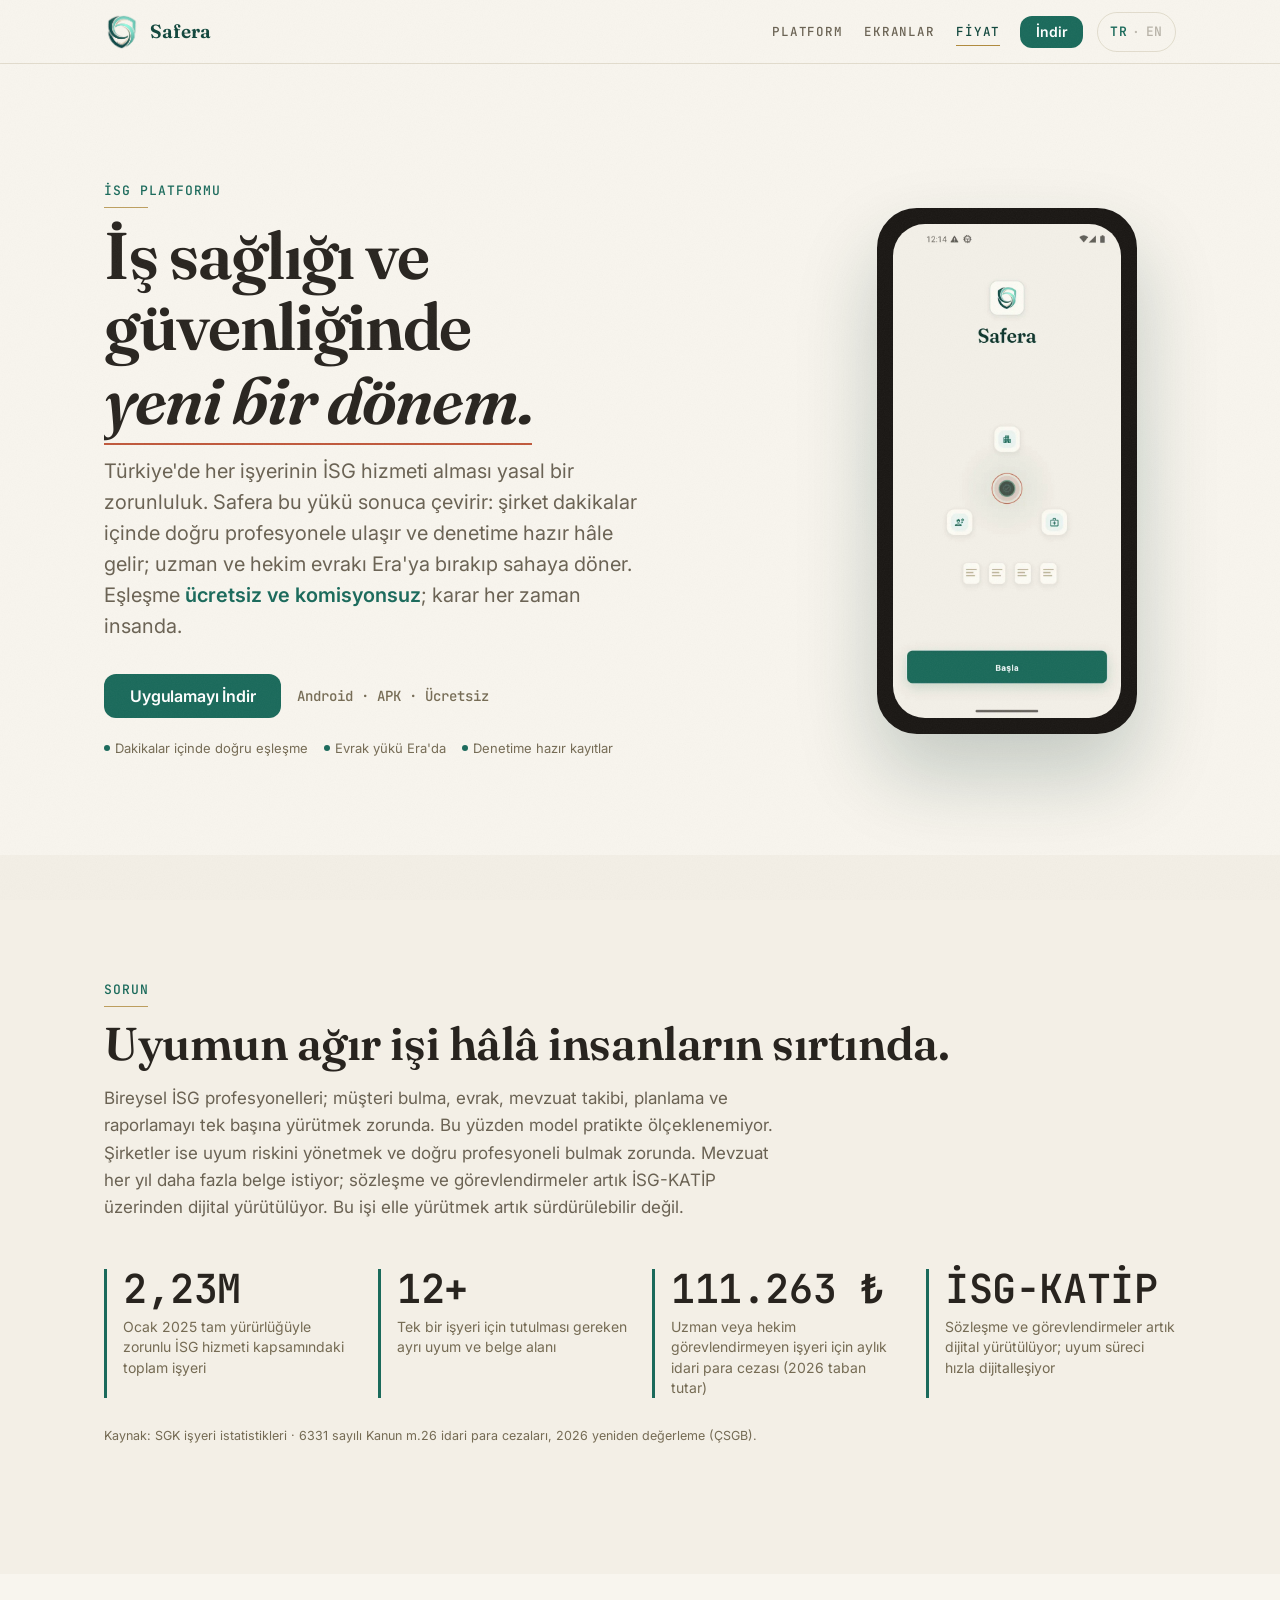
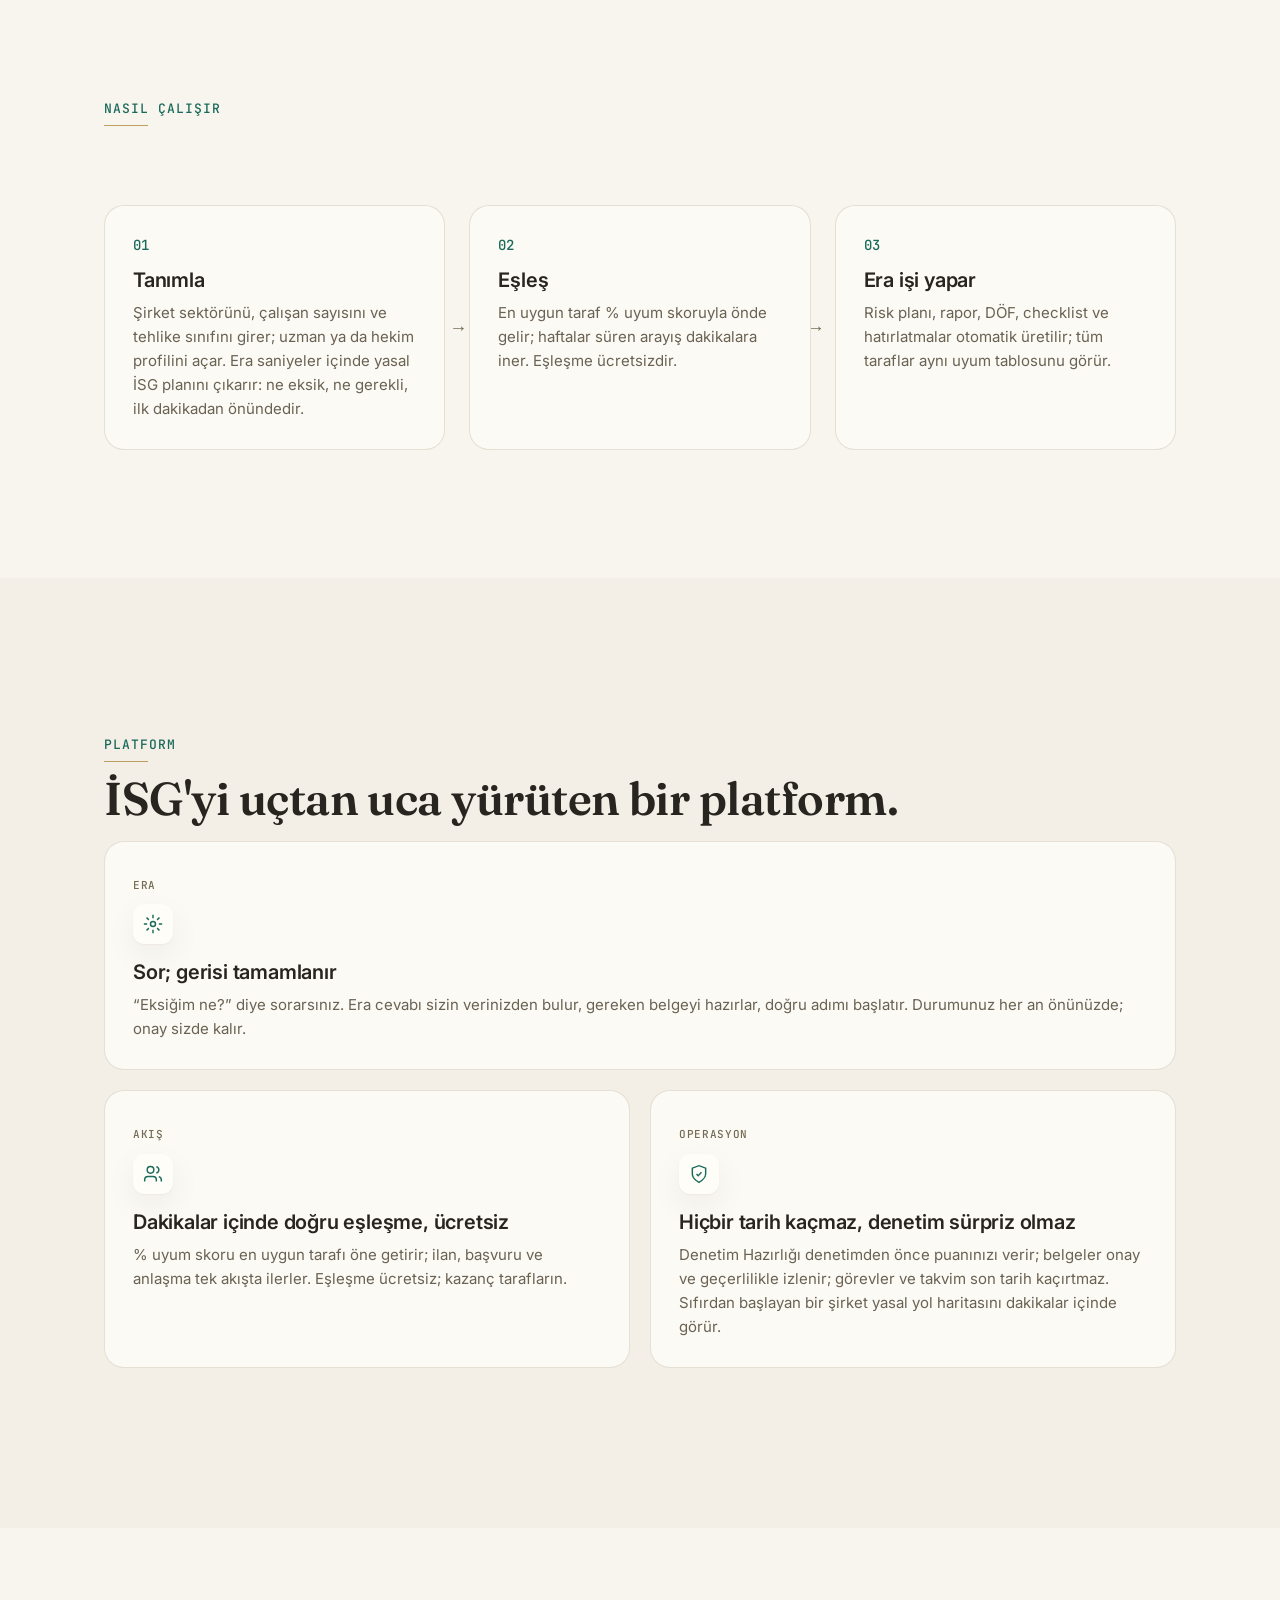
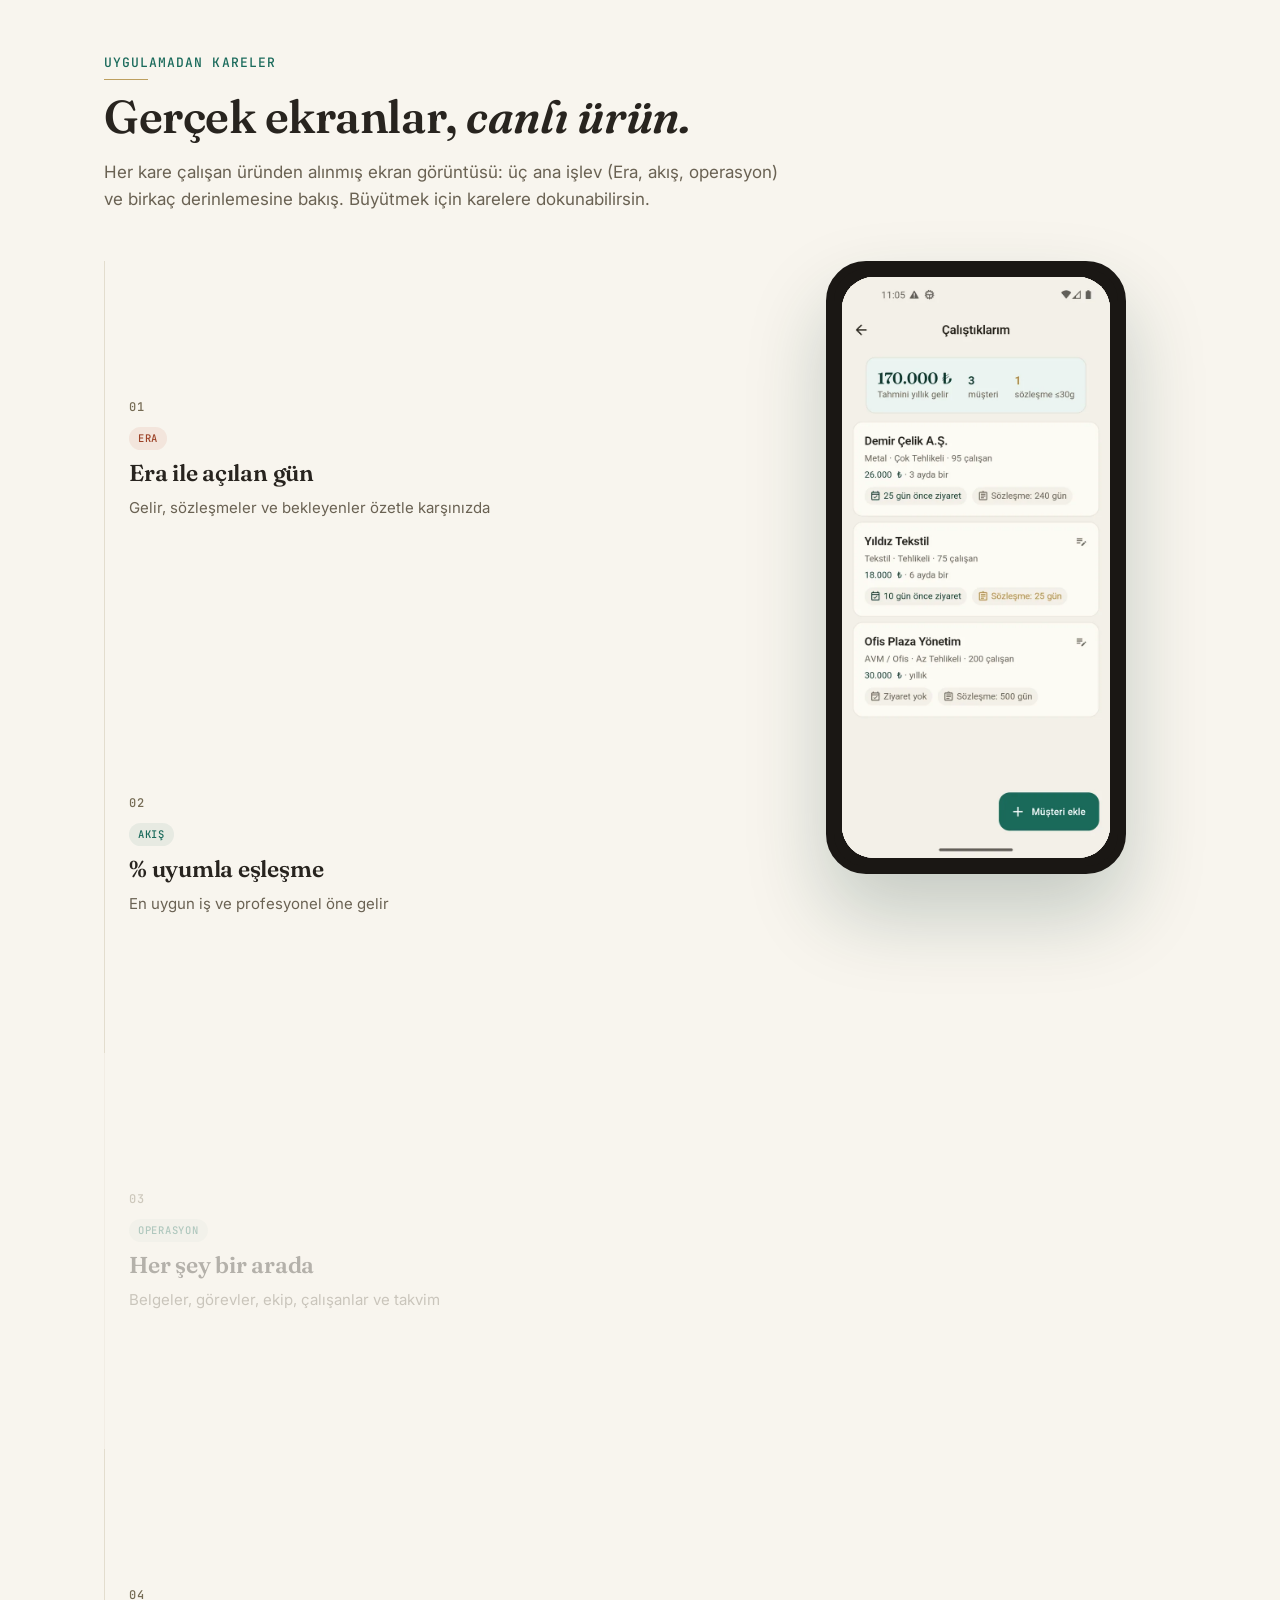
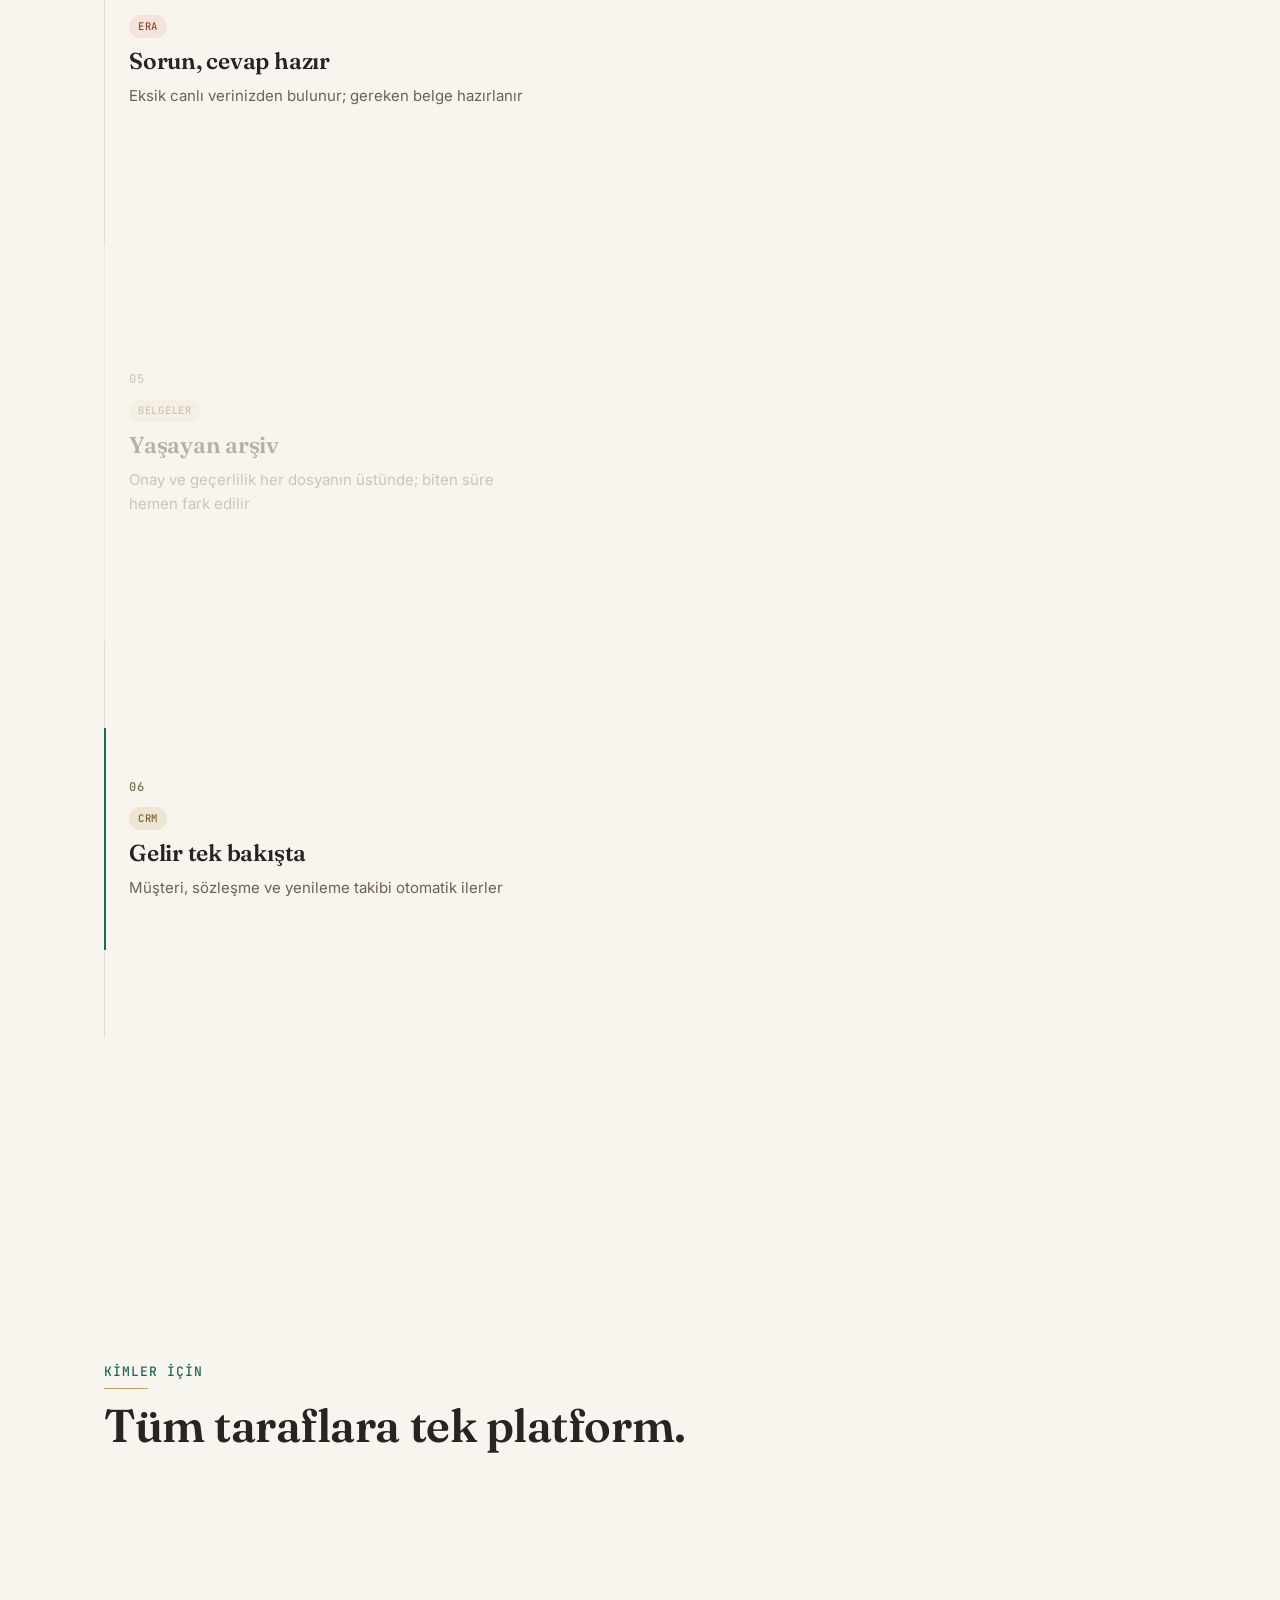
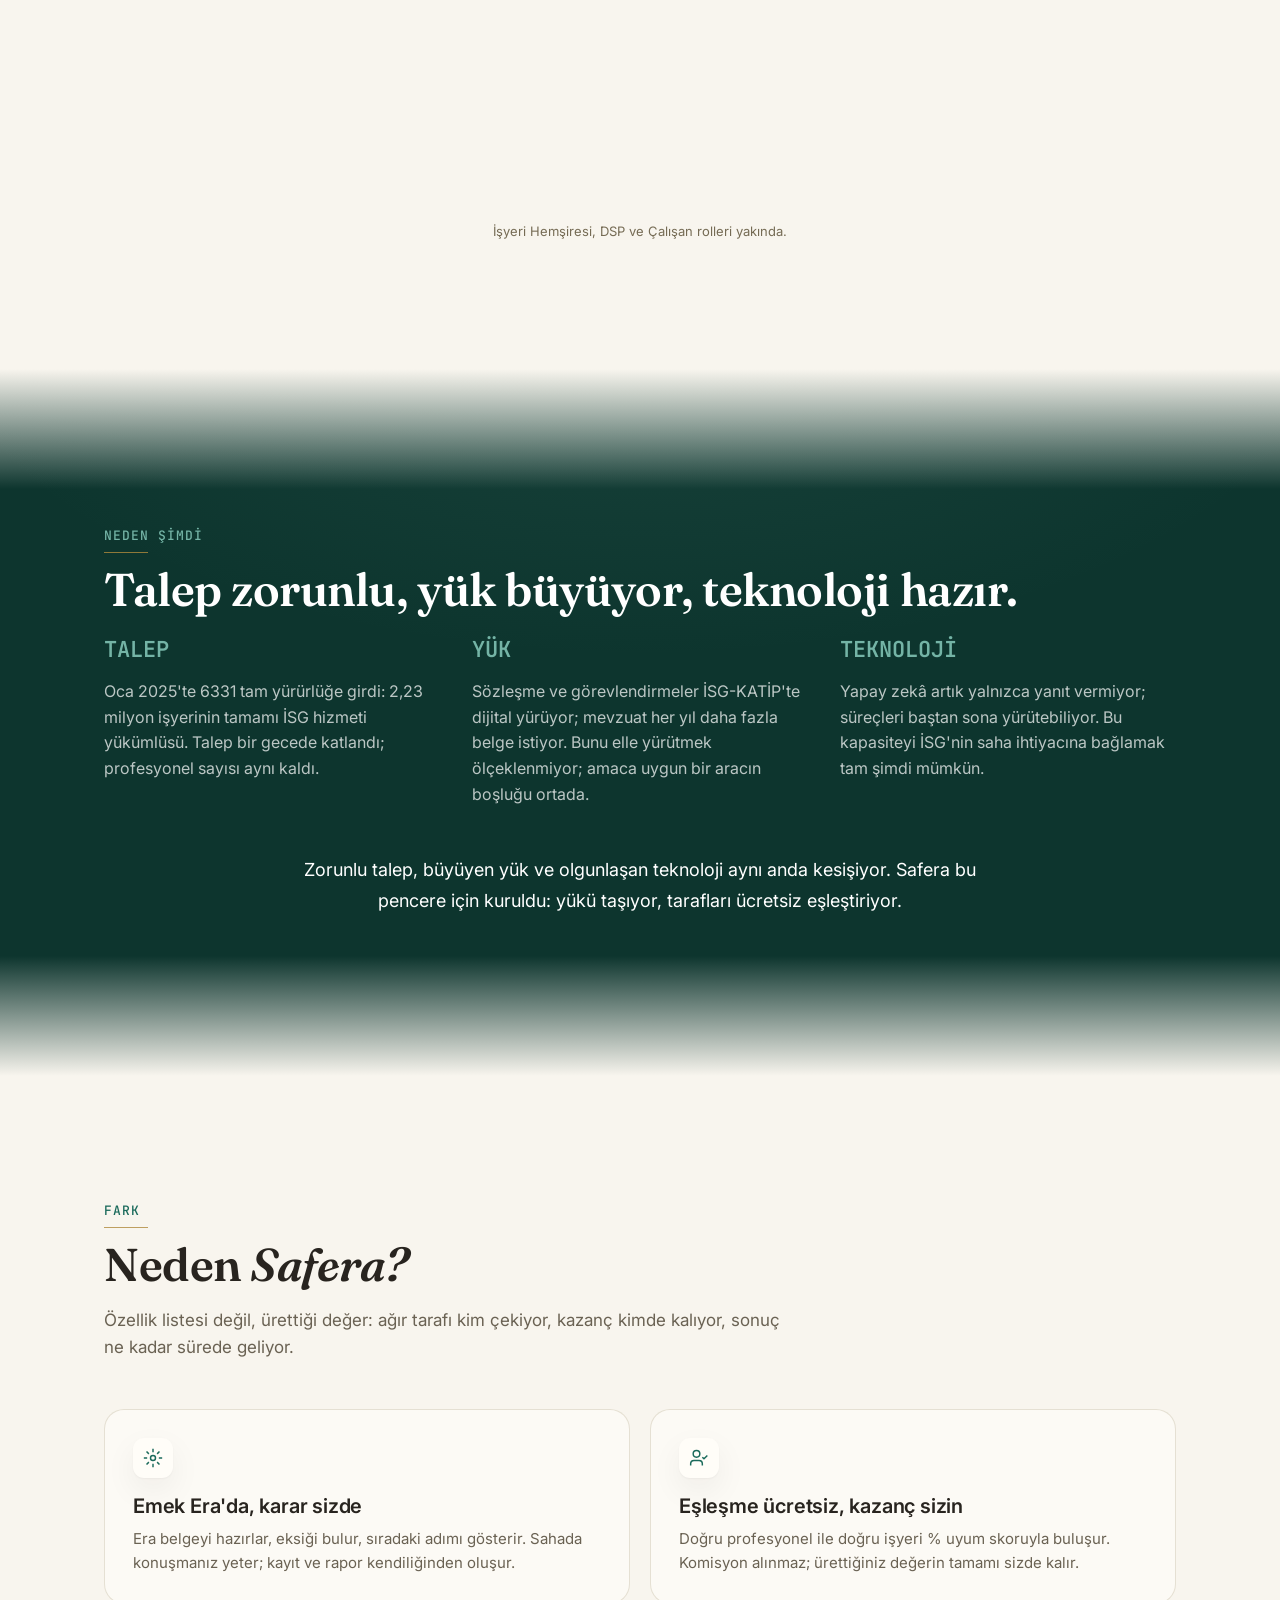
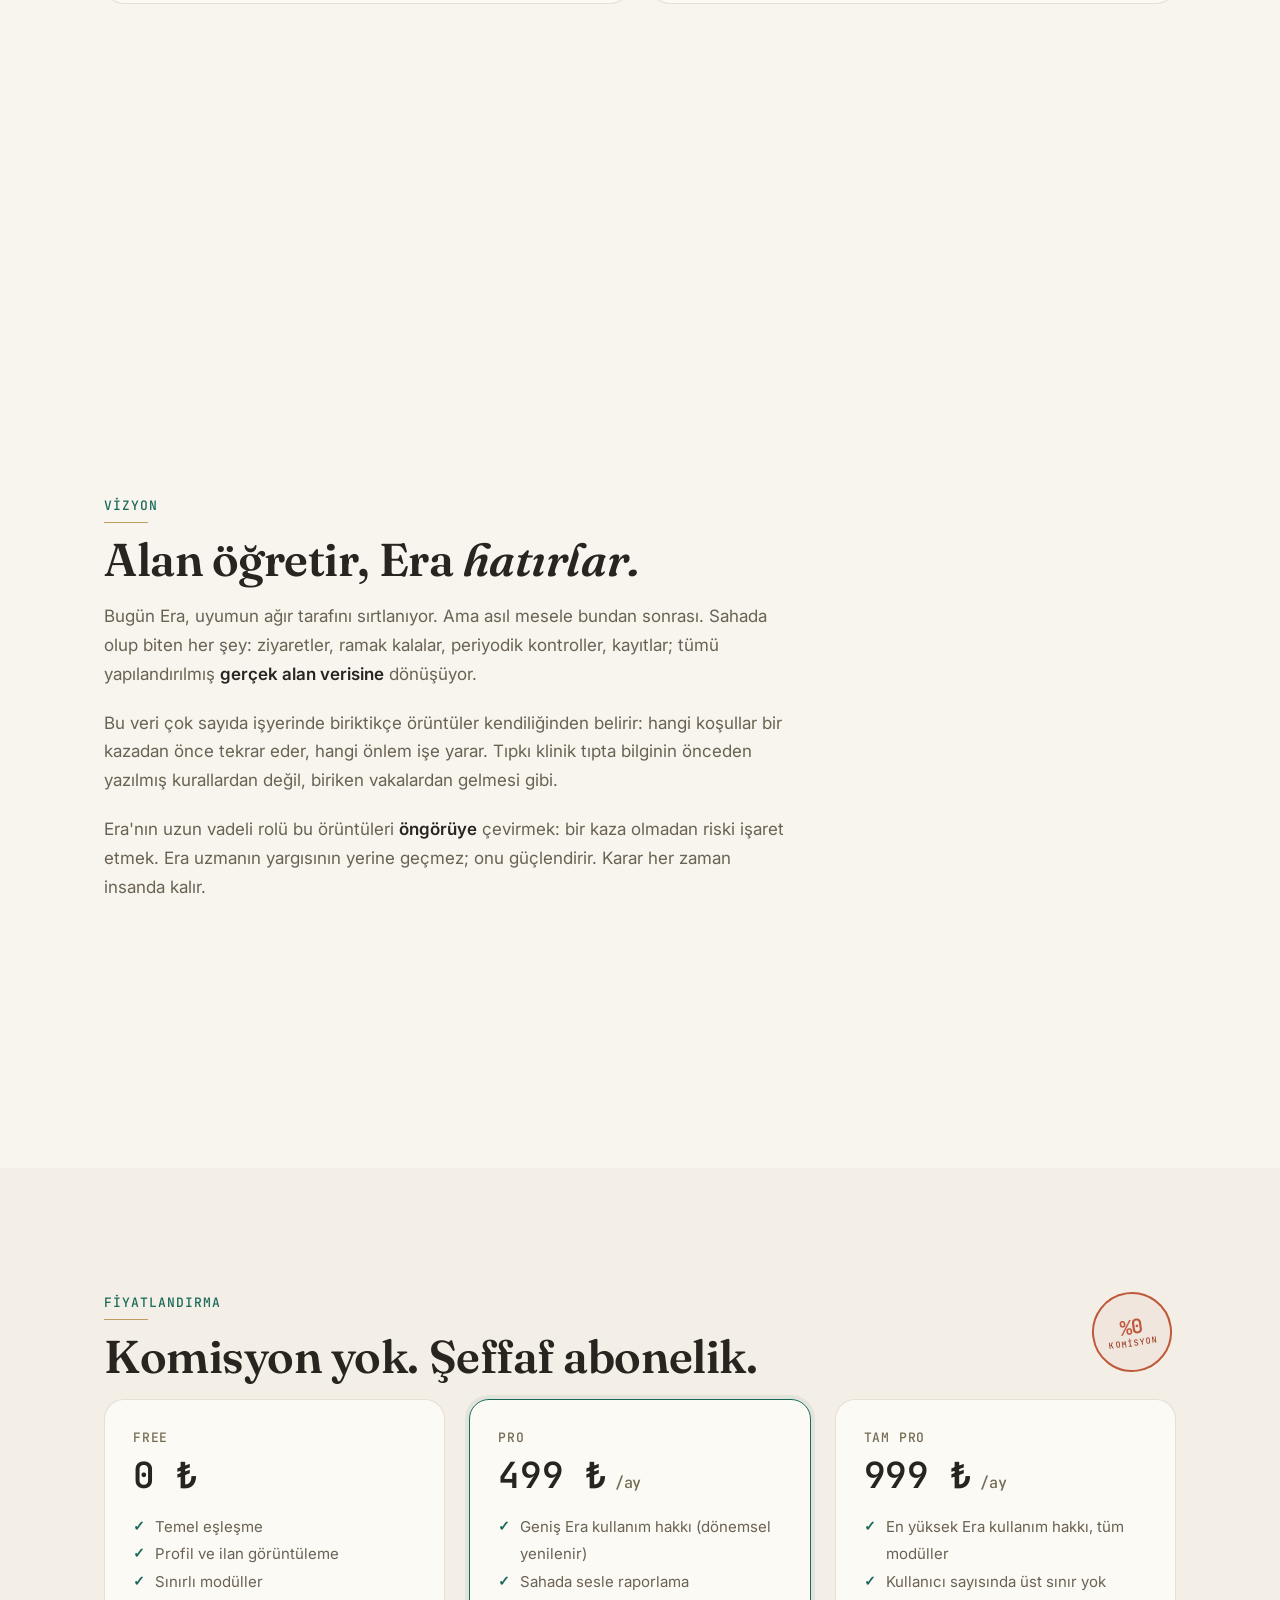
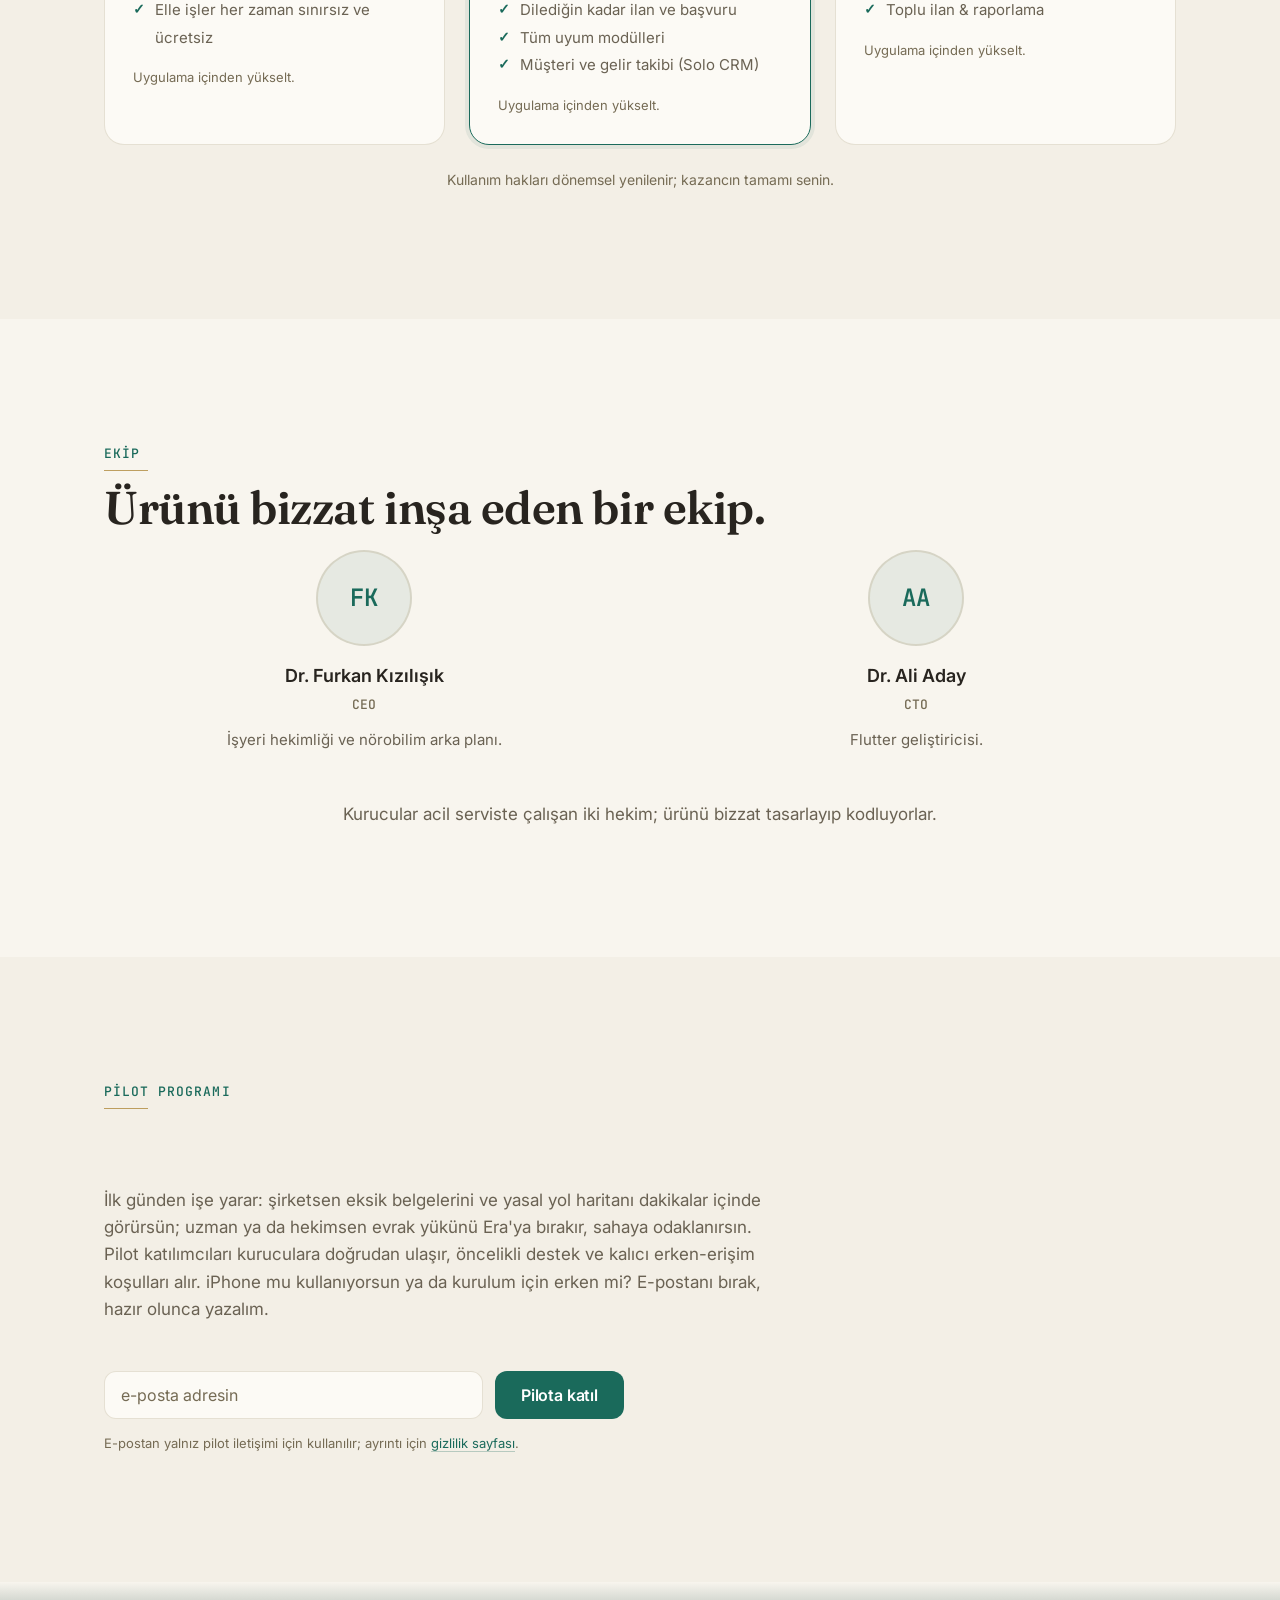
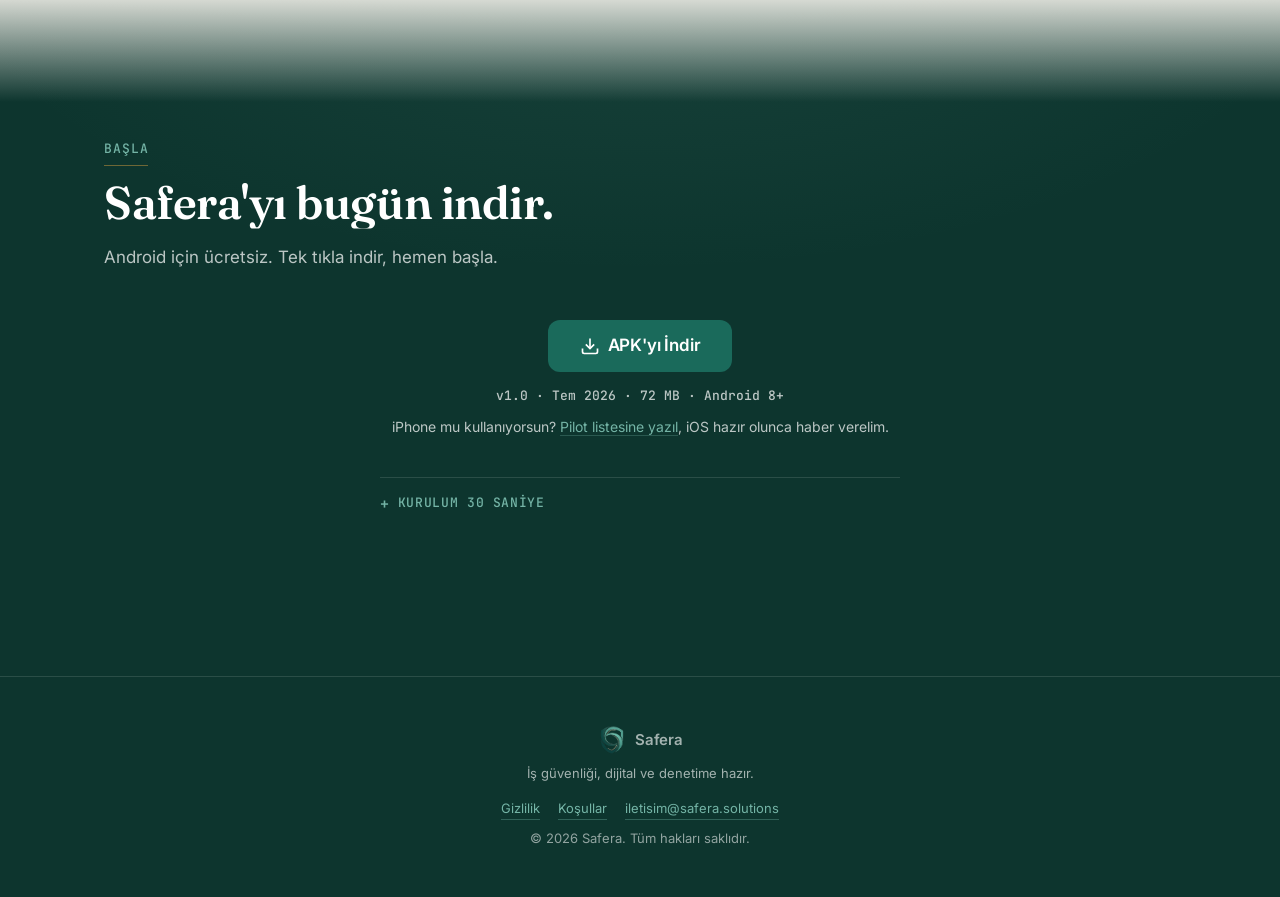
==== index.html @ c22185f4 "Doğrulama turu bulguları: vitrin lightbox hit-test/odak, form fetch+mailto fallback, 2,23M toplam çe" ====
<!doctype html>
<html lang="tr">
<head>
<meta charset="utf-8">
<link rel="icon" type="image/png" href="img/icon.png">
<link rel="apple-touch-icon" href="img/icon.png">
<meta name="viewport" content="width=device-width, initial-scale=1">
<title>Safera: İş sağlığı ve güvenliğinde yeni bir dönem</title>
<meta name="description" content="Safera: İSG yazılımı. İş güvenliği uzmanı, işyeri hekimi ve şirketleri tek platformda buluşturur; evrakı ve mevzuat takibini Era yapay zekâ yönetir.">
<link rel="canonical" href="https://safera.solutions/">
<meta name="theme-color" content="#F8F5EE">
<meta property="og:title" content="Safera: İş sağlığı ve güvenliğinde yeni bir dönem">
<meta property="og:description" content="Safera: İSG yazılımı. İş güvenliği uzmanı, işyeri hekimi ve şirketleri tek platformda buluşturur; evrakı ve mevzuat takibini Era yapay zekâ yönetir.">
<meta property="og:type" content="website">
<meta property="og:url" content="https://safera.solutions/">
<meta property="og:locale" content="tr_TR">
<meta property="og:image" content="https://safera.solutions/img/og.png">
<meta property="og:image:width" content="1200">
<meta property="og:image:height" content="630">
<meta property="og:image:alt" content="Safera: İş sağlığı ve güvenliğinde yeni bir dönem">
<meta name="twitter:card" content="summary_large_image">
<meta name="twitter:image" content="https://safera.solutions/img/og.png">
<link rel="preload" as="image" href="img/app/intro.webp" fetchpriority="high">
<link rel="preload" as="font" type="font/woff2" href="fonts/fraunces-n-560-latin.woff2" crossorigin>
<link rel="preload" as="font" type="font/woff2" href="fonts/fraunces-n-560-latin-ext.woff2" crossorigin>
<script type="application/ld+json">
{"@context":"https://schema.org","@graph":[
{"@type":"Organization","@id":"https://safera.solutions/#org","name":"Safera","url":"https://safera.solutions/","logo":"https://safera.solutions/img/icon.png","description":"İş sağlığı ve güvenliği platformu: şirketler ile İSG profesyonellerini buluşturur, operasyonu Era yapay zekâ ajanı yürütür."},
{"@type":"SoftwareApplication","name":"Safera","applicationCategory":"BusinessApplication","operatingSystem":"Android 8+","inLanguage":"tr","publisher":{"@id":"https://safera.solutions/#org"},"offers":{"@type":"Offer","price":"0","priceCurrency":"TRY"},"downloadUrl":"https://safera.solutions/safera.apk"}
]}
</script>
<style>
/* ─── FONTS — self-host (dış origin'e istek yok; KVKK + LCP) ── */
@font-face{font-family:'Fraunces';font-style:normal;font-weight:560 620;font-display:swap;src:url(fonts/fraunces-n-560-latin-ext.woff2) format('woff2');unicode-range:U+0100-02BA,U+02BD-02C5,U+02C7-02CC,U+02CE-02D7,U+02DD-02FF,U+0304,U+0308,U+0329,U+1D00-1DBF,U+1E00-1E9F,U+1EF2-1EFF,U+2020,U+20A0-20AB,U+20AD-20C0,U+2113,U+2C60-2C7F,U+A720-A7FF;}
@font-face{font-family:'Fraunces';font-style:normal;font-weight:560 620;font-display:swap;src:url(fonts/fraunces-n-560-latin.woff2) format('woff2');unicode-range:U+0000-00FF,U+0131,U+0152-0153,U+02BB-02BC,U+02C6,U+02DA,U+02DC,U+0304,U+0308,U+0329,U+2000-206F,U+20AC,U+2122,U+2191,U+2193,U+2212,U+2215,U+FEFF,U+FFFD;}
@font-face{font-family:'Fraunces';font-style:italic;font-weight:560 620;font-display:swap;src:url(fonts/fraunces-i-560-latin-ext.woff2) format('woff2');unicode-range:U+0100-02BA,U+02BD-02C5,U+02C7-02CC,U+02CE-02D7,U+02DD-02FF,U+0304,U+0308,U+0329,U+1D00-1DBF,U+1E00-1E9F,U+1EF2-1EFF,U+2020,U+20A0-20AB,U+20AD-20C0,U+2113,U+2C60-2C7F,U+A720-A7FF;}
@font-face{font-family:'Fraunces';font-style:italic;font-weight:560 620;font-display:swap;src:url(fonts/fraunces-i-560-latin.woff2) format('woff2');unicode-range:U+0000-00FF,U+0131,U+0152-0153,U+02BB-02BC,U+02C6,U+02DA,U+02DC,U+0304,U+0308,U+0329,U+2000-206F,U+20AC,U+2122,U+2191,U+2193,U+2212,U+2215,U+FEFF,U+FFFD;}
@font-face{font-family:'Inter';font-style:normal;font-weight:400 640;font-display:swap;src:url(fonts/inter-n-400-latin-ext.woff2) format('woff2');unicode-range:U+0100-02BA,U+02BD-02C5,U+02C7-02CC,U+02CE-02D7,U+02DD-02FF,U+0304,U+0308,U+0329,U+1D00-1DBF,U+1E00-1E9F,U+1EF2-1EFF,U+2020,U+20A0-20AB,U+20AD-20C0,U+2113,U+2C60-2C7F,U+A720-A7FF;}
@font-face{font-family:'Inter';font-style:normal;font-weight:400 640;font-display:swap;src:url(fonts/inter-n-400-latin.woff2) format('woff2');unicode-range:U+0000-00FF,U+0131,U+0152-0153,U+02BB-02BC,U+02C6,U+02DA,U+02DC,U+0304,U+0308,U+0329,U+2000-206F,U+20AC,U+2122,U+2191,U+2193,U+2212,U+2215,U+FEFF,U+FFFD;}
@font-face{font-family:'JetBrains Mono';font-style:normal;font-weight:500 600;font-display:swap;src:url(fonts/jetbrainsmono-n-500-latin-ext.woff2) format('woff2');unicode-range:U+0100-02BA,U+02BD-02C5,U+02C7-02CC,U+02CE-02D7,U+02DD-02FF,U+0304,U+0308,U+0329,U+1D00-1DBF,U+1E00-1E9F,U+1EF2-1EFF,U+2020,U+20A0-20AB,U+20AD-20C0,U+2113,U+2C60-2C7F,U+A720-A7FF;}
@font-face{font-family:'JetBrains Mono';font-style:normal;font-weight:500 600;font-display:swap;src:url(fonts/jetbrainsmono-n-500-latin.woff2) format('woff2');unicode-range:U+0000-00FF,U+0131,U+0152-0153,U+02BB-02BC,U+02C6,U+02DA,U+02DC,U+0304,U+0308,U+0329,U+2000-206F,U+20AC,U+2122,U+2191,U+2193,U+2212,U+2215,U+FEFF,U+FFFD;}

/* ─── TOKENS — Safera app paleti (washi/sumi + çam-teal + ember mühür + antika gold) ── */
:root{
  --bg:#F8F5EE;
  --bg-subtle:#F3EFE6;
  --bg-card:#FCFAF5;
  --bg-dark:#0D352E;
  --ink:#28241F;
  --ink-2:#6A6253;
  --ink-3:#756B54; /* AA: 4,6-5,0:1 tüm washi zeminlerde */
  --hairline:rgba(181,169,138,.32);
  --hairline-d:rgba(255,255,255,.12);
  --accent:#1A6A5B;
  --accent-deep:#11473D;
  --accent-mint:#74B4A6;
  --accent-wash:rgba(26,106,91,.08);
  --gold:#B08A3C;
  --gold-ink:#7D6127;   /* gold'un AA metin varyantı */
  --gold-wash:rgba(176,138,60,.14);
  --ember:#C0593C;
  --ember-ink:#9C4227;  /* ember'in AA metin varyantı */
  --radius-card:20px;
  --radius-btn:12px;
  --radius-icon:11px;
  --radius-phone:40px;
  --radius-screen:32px;
  --radius-pill:999px;
  --border:1px solid var(--hairline);
  --shadow-soft:0 1px 2px rgba(26,23,20,.04),0 12px 32px rgba(26,23,20,.06);
  --shadow-card-hover:0 16px 48px rgba(26,23,20,.10);
  --shadow-phone:0 40px 80px rgba(13,53,46,.22);
  --ease-out:cubic-bezier(.22,.61,.36,1);
}

/* ─── RESET + BASE ────────────────────────────────────────── */
*,*::before,*::after{box-sizing:border-box;margin:0;padding:0;}
html{scroll-behavior:smooth;}
body{
  font-family:'Inter',-apple-system,BlinkMacSystemFont,'Segoe UI',sans-serif;
  font-feature-settings:"cv11","ss01";
  -webkit-font-smoothing:antialiased;
  text-rendering:optimizeLegibility;
  background:var(--bg);color:var(--ink);
  font-size:17px;line-height:1.6;
}
a{color:var(--accent);text-decoration:underline;text-underline-offset:3px;text-decoration-thickness:1px;}
a:hover{text-decoration-thickness:2px;}
/* soldan çizilen, sağa doğru silinen alt çizgi (buton/marka hariç) */
main a:not(.btn-primary){
  text-decoration:none;padding-bottom:1px;
  background-image:linear-gradient(currentColor,currentColor),
    linear-gradient(color-mix(in srgb,currentColor 28%,transparent),color-mix(in srgb,currentColor 28%,transparent));
  background-repeat:no-repeat;
  background-size:0% 1px,100% 1px;
  background-position:100% 100%,0 100%;
  transition:background-size .4s var(--ease-out);
}
main a:not(.btn-primary):hover{background-size:100% 1px,100% 1px;background-position:0 100%,0 100%;}
img{display:block;max-width:100%;height:auto;}

/* ─── LAYOUT ─────────────────────────────────────────────── */
.container{max-width:1120px;margin:0 auto;padding:0 24px;}
section{padding:128px 0;}
.pad-lg{padding:160px 0;}
.bg-subtle{background:var(--bg-subtle);}
.bg-dark{
  background:var(--bg-dark);
  background-image:radial-gradient(1200px 600px at 50% -10%,rgba(116,180,166,.12),transparent 60%);
  position:relative;
}
/* washi ↔ sumi arasında yumuşak ton köprüsü */
.bg-dark::before,.bg-dark::after{
  content:'';position:absolute;left:0;right:0;height:120px;pointer-events:none;
}
.bg-dark::before{top:0;background:linear-gradient(180deg,var(--bg),rgba(248,245,238,0));}
.bg-dark::after{bottom:0;background:linear-gradient(0deg,var(--bg),rgba(248,245,238,0));}
#indir.bg-dark::after{display:none;} /* altı koyu footer'a bağlanır */

/* ─── KOYU BÖLÜM ─────────────────────────────────────────── */
.bg-dark{color:rgba(255,255,255,.72);}
.bg-dark h1,.bg-dark h2,.bg-dark h3{color:#fff;}
.bg-dark .eyebrow{color:var(--accent-mint);}
.bg-dark p,.bg-dark li,.bg-dark .section-desc{color:rgba(255,255,255,.72);}
.bg-dark .stat-num,.bg-dark .mono-accent{color:var(--accent-mint);}
.bg-dark .stat{border-left-color:var(--accent-mint);}
.bg-dark a:not(.btn-primary){color:var(--accent-mint);}

/* ─── TYPE COMPONENTS ─────────────────────────────────────── */
.eyebrow{
  font-family:'JetBrains Mono','Inter',monospace;font-size:13px;line-height:1;
  font-weight:500;letter-spacing:.08em;text-transform:uppercase;
  color:var(--accent);display:block;margin-bottom:12px;
}
/* görünür olunca soldan sağa çizilen gold hairline */
.eyebrow::after{
  content:'';display:block;width:44px;height:1px;margin-top:10px;
  background:var(--gold);opacity:.8;
  transform:scaleX(0);transform-origin:left center;
  transition:transform .8s var(--ease-out) .25s;
}
.eyebrow.in::after{transform:scaleX(1);}
/* Fraunces italik vurgu kelimeleri */
.fx-em{font-style:italic;}
.section-head h2{
  font-family:'Fraunces',Georgia,serif;
  font-size:clamp(30px,4vw,46px);line-height:1.1;
  font-weight:600;letter-spacing:-.01em;color:var(--ink);margin-bottom:16px;
}
.section-desc{
  font-size:17px;line-height:1.6;color:var(--ink-2);
  max-width:680px;margin-bottom:48px;
}
.bg-dark .section-head h2{color:#fff;}

/* ─── BUTTONS ─────────────────────────────────────────────── */
.btn-primary{
  display:inline-flex;align-items:center;gap:8px;
  background-color:var(--accent);color:#fff;
  background-image:linear-gradient(var(--accent-deep),var(--accent-deep));
  background-repeat:no-repeat;background-size:0% 100%;background-position:left center;
  font-family:'Inter',sans-serif;font-size:16px;line-height:1;
  font-weight:600;letter-spacing:-.01em;
  padding:14px 26px;border-radius:var(--radius-btn);border:0;
  text-decoration:none;cursor:pointer;
  transition:background-size .45s var(--ease-out),transform .15s var(--ease-out);
}
.btn-primary:hover{background-size:100% 100%;transform:translateY(-1px);color:#fff;}
.btn-primary:focus-visible{outline:2px solid var(--accent-mint);outline-offset:3px;}
.btn-lg{padding:16px 32px;font-size:17px;}

/* ─── CARDS ───────────────────────────────────────────────── */
.card{
  background:var(--bg-card);border:var(--border);
  border-radius:var(--radius-card);padding:28px;position:relative;
  transition:border-color .2s var(--ease-out),box-shadow .2s var(--ease-out),transform .2s var(--ease-out);
}
.card:hover{border-color:rgba(26,106,91,.2);box-shadow:var(--shadow-card-hover);transform:translateY(-2px);}
/* hover'da kartın çevresinde çizilen pine mürekkep hattı (SVG, JS enjekte) */
.ink-frame{position:absolute;inset:0;width:100%;height:100%;pointer-events:none;overflow:visible;display:block;}
.ink-frame rect{
  x:1px;y:1px;width:calc(100% - 2px);height:calc(100% - 2px);rx:19px;
  fill:none;stroke:var(--accent);stroke-width:1.5;
  stroke-dasharray:1;stroke-dashoffset:1;
  transition:stroke-dashoffset .9s var(--ease-out);
}
.card:hover .ink-frame rect,.price-card:hover .ink-frame rect{stroke-dashoffset:0;}
.bg-subtle .card{background:var(--bg-card);}
.card-icon{
  width:40px;height:40px;background:#FFFDF8;border-radius:var(--radius-icon);
  box-shadow:var(--shadow-soft);display:flex;align-items:center;justify-content:center;
  margin-bottom:16px;
}
.card-icon svg{color:var(--accent);}
.card h3{font-size:20px;line-height:1.25;font-weight:600;letter-spacing:-.01em;color:var(--ink);margin-bottom:8px;}
.card p{font-size:15px;line-height:1.6;color:var(--ink-2);}
.card ul{list-style:none;}
.card ul li{
  font-size:15px;line-height:1.85;color:var(--ink-2);
  padding-left:18px;position:relative;
}
.card ul li::before{
  content:'';position:absolute;left:0;top:.68em;
  width:6px;height:6px;border-radius:50%;background:var(--accent);
}
.card ul li em{font-style:italic;color:var(--ink-3);}
.card-tag{
  font-family:'JetBrains Mono','Inter',monospace;font-size:11px;font-weight:500;
  letter-spacing:.06em;text-transform:uppercase;color:var(--ink-3);
  display:inline-block;margin-bottom:10px;
}
.card-note{font-size:13px;color:var(--ink-3);margin-top:10px;}

/* ─── STAT ────────────────────────────────────────────────── */
.stat{border-left:3px solid var(--accent);padding-left:16px;}
.stat-num{
  font-family:'JetBrains Mono','Inter',monospace;font-size:40px;line-height:1;
  font-weight:600;letter-spacing:-.01em;color:var(--ink);display:block;
}
.stat-label{font-size:14px;line-height:1.45;color:var(--ink-3);margin-top:8px;display:block;}

/* ─── PHONE MOCK ──────────────────────────────────────────── */
.phone-shot{border-radius:var(--radius-screen);width:100%;height:auto;display:block;}
.phone-wrap{position:relative;display:flex;align-items:center;justify-content:center;}
.phone-wrap::before{
  content:'';position:absolute;
  width:320px;height:320px;border-radius:50%;
  background:radial-gradient(circle,rgba(94,196,180,.12),transparent 70%);
  z-index:0;
}
.phone{
  width:260px;border:8px solid #1A1714;
  border-radius:var(--radius-phone);background:#1A1714;padding:8px;
  box-shadow:var(--shadow-phone);position:relative;z-index:1;
}
/* hero telefonu: imleçle çok hafif mürekkep-eğimi (yalnız ince işaretçi) */
@media(pointer:fine) and (min-width:900px){
  #hero .phone{
    transform:perspective(900px) rotateX(var(--rx,0deg)) rotateY(var(--ry,0deg));
    transition:transform .45s var(--ease-out);will-change:transform;
  }
}
/* büyütülebilir ekranlar */
.phone-shot.zoomable{cursor:zoom-in;}
.phone-shot.zoomable:focus-visible{outline:2px solid var(--accent);outline-offset:4px;border-radius:12px;}

/* ─── LIGHTBOX — merkez sahne ────────────────────────────── */
#lightbox{
  position:fixed;inset:0;z-index:2600;display:flex;align-items:center;justify-content:center;
  background:rgba(13,26,23,.88);padding:32px;
}
#lightbox[hidden]{display:none;}
html.js #lightbox .lb-fig{opacity:0;transform:scale(.96);transition:opacity .3s var(--ease-out),transform .3s var(--ease-out);}
html.js #lightbox.in .lb-fig{opacity:1;transform:none;}
#lightbox .lb-fig{margin:0;display:flex;flex-direction:column;align-items:center;gap:14px;max-width:min(92vw,420px);}
#lightbox img{max-height:78vh;width:auto;max-width:100%;border-radius:24px;box-shadow:0 40px 90px rgba(0,0,0,.5);}
#lightbox figcaption{color:rgba(255,255,255,.85);font-size:14px;text-align:center;line-height:1.5;}
#lb-close{
  position:absolute;top:20px;right:20px;width:44px;height:44px;border-radius:50%;
  background:rgba(255,255,255,.08);border:1px solid rgba(255,255,255,.25);color:#fff;
  font-size:20px;line-height:1;cursor:pointer;
}
#lb-close:hover{background:rgba(255,255,255,.16);}
#lb-close:focus-visible{outline:2px solid var(--accent-mint);outline-offset:3px;}

/* ─── EKRAN GALERİSİ ──────────────────────────────────────── */
.shots-row{
  display:grid;grid-auto-flow:column;grid-auto-columns:236px;gap:28px;
  overflow-x:auto;scroll-snap-type:x proximity;
  padding:12px 4px 20px;-webkit-overflow-scrolling:touch;
}
.shots-row::-webkit-scrollbar{height:8px;}
.shots-row::-webkit-scrollbar-thumb{background:var(--hairline);border-radius:4px;}
.shot{scroll-snap-align:center;}
.shot .phone{width:236px;padding:7px;border-width:7px;border-radius:36px;box-shadow:0 24px 56px rgba(13,53,46,.16);}
.shot .phone-shot{border-radius:29px;}
.shot-cap{
  margin-top:14px;text-align:center;font-size:13.5px;line-height:1.45;color:var(--ink-2);
}
.shot-cap b{display:block;font-size:14px;color:var(--ink);font-weight:600;margin-bottom:2px;}
.shot-role{
  font-family:'JetBrains Mono','Inter',monospace;font-size:10.5px;letter-spacing:.07em;
  text-transform:uppercase;color:var(--accent);display:inline-block;margin-bottom:6px;
  background:var(--accent-wash);padding:3px 9px;border-radius:var(--radius-pill);
}
.shot-role.ember{color:var(--ember-ink);background:rgba(192,89,60,.10);}
.shot-role.gold{color:var(--gold-ink);background:var(--gold-wash);}
.shots-hint{font-size:13px;color:var(--ink-3);text-align:center;margin-top:6px;}
@media(max-width:640px){.shots-row{grid-auto-columns:200px;gap:20px;}.shot .phone{width:200px;}}

/* ─── SKIP LINK + SR-ONLY ────────────────────────────────── */
.sr-only{position:absolute;width:1px;height:1px;padding:0;margin:-1px;overflow:hidden;clip:rect(0,0,0,0);white-space:nowrap;border:0;}
.skip{
  position:fixed;top:10px;left:10px;z-index:300;
  background:var(--accent);color:#fff;font-size:14px;font-weight:600;
  padding:10px 16px;border-radius:var(--radius-btn);
  transform:translateY(-64px);transition:transform .2s var(--ease-out);
}
.skip:focus{transform:none;outline:2px solid var(--accent-mint);outline-offset:2px;}
section[id]{scroll-margin-top:72px;}

/* ─── NAV ─────────────────────────────────────────────────── */
header{
  position:sticky;top:0;z-index:100;height:64px;
  background:rgba(248,245,238,.8);
  -webkit-backdrop-filter:blur(12px);backdrop-filter:blur(12px);
  border-bottom:1px solid var(--hairline);
  transition:background .35s var(--ease-out),box-shadow .35s var(--ease-out);
}
/* okuma ilerlemesi: header altında soldan çizilen gold hairline */
#scroll-progress{
  position:absolute;left:0;bottom:-1px;height:2px;width:100%;
  background:var(--gold);opacity:.85;
  transform:scaleX(0);transform-origin:left center;pointer-events:none;
}
.nav-links{margin-left:auto;display:flex;gap:22px;align-items:center;}
.nav-links a{
  font-family:'JetBrains Mono','Inter',monospace;font-size:12.5px;letter-spacing:.06em;text-transform:uppercase;
  color:var(--ink-2);text-decoration:none;padding:4px 0;position:relative;
}
.nav-links a::after{
  content:'';position:absolute;left:0;right:0;bottom:0;height:1px;
  background:var(--gold);transform:scaleX(0);transform-origin:left center;
  transition:transform .35s var(--ease-out);
}
.nav-links a:hover{color:var(--accent);}
.nav-links a.on{color:var(--accent-deep);}
.nav-links a.on::after,.nav-links a:hover::after{transform:scaleX(1);}
.btn-nav{padding:9px 16px;font-size:14px;margin-left:20px;}
#lang-toggle{margin-left:14px;}
@media(max-width:760px){.nav-links{display:none;}.btn-nav{margin-left:auto;}}
header.scrolled{
  background:rgba(248,245,238,.74);
  box-shadow:0 8px 24px rgba(26,23,20,.05);
}
header .container{height:100%;display:flex;align-items:center;}
.nav-brand{display:flex;align-items:center;gap:10px;text-decoration:none;transition:transform .35s var(--ease-out);transform-origin:left center;}
header.scrolled .nav-brand{transform:scale(.93);}
.nav-name{font-family:'Fraunces',Georgia,serif;font-size:19px;font-weight:620;color:var(--accent-deep);letter-spacing:0;}
.nav-icon{height:clamp(28px,4vw,36px);width:auto;border-radius:clamp(6px,1vw,10px);}
.footer-icon{height:clamp(24px,3.5vw,30px);width:auto;border-radius:clamp(5px,1vw,8px);opacity:.7;}

/* ─── HERO ────────────────────────────────────────────────── */
#hero{padding:120px 0 96px;}
.hero-grid{display:grid;grid-template-columns:58% 42%;gap:56px;align-items:center;}
.hero-text{max-width:540px;}
#hero h1{
  font-family:'Fraunces',Georgia,serif;
  font-size:clamp(38px,6.4vw,66px);line-height:1.07;
  font-weight:620;letter-spacing:-.02em;color:var(--ink);margin-bottom:20px;
}
.h1-gold{display:inline;border-bottom:4px solid var(--ember);padding-bottom:2px;}
.hero-sub{
  font-size:clamp(17px,2.2vw,20px);line-height:1.55;
  color:var(--ink-2);margin-bottom:32px;font-weight:400;
}
.hero-sub strong{color:var(--accent);font-weight:600;}
.hero-cta{display:flex;align-items:center;gap:16px;flex-wrap:wrap;margin-bottom:20px;}
.hero-meta{font-family:'JetBrains Mono','Inter',monospace;font-size:14px;color:var(--ink-3);}
.hero-trust{font-size:13px;color:var(--ink-3);display:flex;gap:16px;flex-wrap:wrap;}
.hero-trust span{display:flex;align-items:center;gap:5px;}
.trust-dot{width:6px;height:6px;border-radius:50%;background:var(--accent);display:inline-block;flex-shrink:0;}

/* ─── STATS GRID ──────────────────────────────────────────── */
.stats-grid{display:grid;grid-template-columns:repeat(4,1fr);gap:24px;}
.stats-note{font-size:12.5px;color:var(--ink-3);margin-top:28px;}

/* ─── STEPS ───────────────────────────────────────────────── */
.step-num{
  font-family:'JetBrains Mono','Inter',monospace;font-size:14px;font-weight:500;
  color:var(--accent);margin-bottom:12px;display:block;
}
.steps-grid{display:grid;grid-template-columns:repeat(3,1fr);gap:24px;position:relative;}
.step-arrow{
  position:absolute;top:50%;transform:translateY(-50%);
  font-size:18px;color:var(--ink-3);pointer-events:none;
}
.step-arrow-1{left:calc(33.33% - 12px);}
.step-arrow-2{left:calc(66.66% - 12px);}

/* ─── BENTO ───────────────────────────────────────────────── */
.bento{display:grid;grid-template-columns:repeat(2,1fr);gap:20px;}
.span-2{grid-column:span 2;}

/* ─── ROLES ───────────────────────────────────────────────── */
.roles-grid{display:grid;grid-template-columns:repeat(3,1fr);gap:24px;}
.role-head{display:flex;align-items:center;gap:10px;margin-bottom:16px;}
.role-icon{
  width:28px;height:28px;border-radius:6px;
  background:var(--accent-wash);display:flex;align-items:center;justify-content:center;
}
.role-icon svg{color:var(--accent);}
.role-head h3{font-size:20px;font-weight:600;letter-spacing:-.01em;color:var(--ink);}
.honest-note{font-size:13px;color:var(--ink-3);margin-top:24px;text-align:center;}

/* ─── WHY NOW ─────────────────────────────────────────────── */
.timeline-grid{display:grid;grid-template-columns:repeat(3,1fr);gap:32px;}
.tl-date{
  font-family:'JetBrains Mono','Inter',monospace;font-size:22px;font-weight:600;
  color:var(--accent-mint);display:block;margin-bottom:12px;
}
.timeline-item p{font-size:16px;line-height:1.6;}
.why-close{
  text-align:center;font-size:18px;color:#fff !important;
  max-width:720px;margin:48px auto 0;line-height:1.7;
}

/* ─── DIFF ────────────────────────────────────────────────── */
.diff-grid{display:grid;grid-template-columns:repeat(2,1fr);gap:20px;}

/* ─── VISION ──────────────────────────────────────────────── */
.vision-body{max-width:680px;}
.vision-body p{font-size:17px;line-height:1.7;color:var(--ink-2);margin-bottom:20px;}
.vision-body p strong{color:var(--ink);font-weight:600;}
.vision-grid{display:grid;grid-template-columns:repeat(3,1fr);gap:24px;margin-top:48px;}
.vision-grid .stat-num{font-size:15px;font-family:'JetBrains Mono','Inter',monospace;letter-spacing:.04em;text-transform:uppercase;color:var(--accent);}
.vision-grid .stat-label{font-size:14.5px;color:var(--ink-2);line-height:1.55;}

/* ─── PRICING ─────────────────────────────────────────────── */
.price-grid{display:grid;grid-template-columns:repeat(3,1fr);gap:24px;}
.price-card{background:var(--bg-card);border:var(--border);border-radius:var(--radius-card);padding:28px;}
.price-card.featured{border:1.5px solid var(--accent);box-shadow:0 0 0 4px var(--accent-wash);}
.plan-name{
  font-family:'JetBrains Mono','Inter',monospace;font-size:13px;font-weight:500;
  color:var(--ink-3);text-transform:uppercase;letter-spacing:.06em;
  display:block;margin-bottom:8px;
}
.plan-price{
  font-family:'JetBrains Mono','Inter',monospace;font-size:36px;font-weight:600;
  letter-spacing:-.01em;color:var(--ink);display:block;margin-bottom:20px;line-height:1;
}
.plan-price small{font-size:.42em;color:var(--ink-3);font-weight:500;}
.plan-features{list-style:none;margin-bottom:16px;}
.plan-features li{
  font-size:15px;line-height:1.85;color:var(--ink-2);
  padding-left:22px;position:relative;
}
.plan-features li::before{
  content:'✓';position:absolute;left:0;color:var(--accent);font-size:14px;font-weight:600;line-height:1.85;
}
.plan-note{font-size:13px;color:var(--ink-3);}
.price-note{text-align:center;font-size:14px;color:var(--ink-3);margin-top:24px;}
.price-card{position:relative;transition:box-shadow .2s var(--ease-out),transform .2s var(--ease-out);}
.price-card:hover{box-shadow:var(--shadow-card-hover);transform:translateY(-2px);}

/* ─── EMBER MÜHÜR (tek damga anı) ─────────────────────────── */
.section-head{position:relative;}
.seal{
  position:absolute;right:4px;top:-4px;width:80px;height:80px;
  border:2px solid var(--ember);border-radius:50%;
  display:flex;flex-direction:column;align-items:center;justify-content:center;gap:2px;
  color:var(--ember);background:rgba(192,89,60,.05);
  transform:rotate(-8deg);
}
.seal b{font-family:'JetBrains Mono','Inter',monospace;font-size:20px;font-weight:600;letter-spacing:-.02em;line-height:1;}
.seal span{font-family:'JetBrains Mono','Inter',monospace;font-size:8.5px;letter-spacing:.14em;text-transform:uppercase;line-height:1;color:var(--ember-ink);}
html.js .seal{
  opacity:0;transform:scale(1.55) rotate(-22deg);
  transition:transform .55s cubic-bezier(.3,1.35,.55,1),opacity .25s ease;
}
html.js .seal.in{opacity:1;transform:scale(1) rotate(-8deg);}
@media(max-width:640px){.seal{position:static;margin:18px 0 0;width:68px;height:68px;}}

/* ─── PİLOT FORM ─────────────────────────────────────────── */
.pilot-form{
  display:flex;gap:12px;flex-wrap:wrap;max-width:520px;
}
.pilot-form[hidden],.pilot-ok[hidden]{display:none;}
.pilot-err{border-left-color:var(--ember);color:var(--ember-ink);font-weight:500;}
.pilot-form input[type=email]{
  flex:1;min-width:220px;font-family:'Inter',sans-serif;font-size:16px;color:var(--ink);
  background:var(--bg-card);border:1px solid var(--hairline);border-radius:var(--radius-btn);
  padding:13px 16px;
}
.pilot-form input[type=email]::placeholder{color:var(--ink-3);}
.pilot-form input[type=email]:focus-visible{outline:2px solid var(--accent);outline-offset:1px;border-color:var(--accent);}
.pilot-note{font-size:13px;color:var(--ink-3);margin-top:14px;}
.pilot-ok{
  display:inline-flex;align-items:center;gap:10px;margin-top:8px;
  font-size:16px;color:var(--accent-deep);font-weight:600;
  border-left:3px solid var(--accent);padding-left:14px;
}
/* ─── TEAM ────────────────────────────────────────────────── */
.team-grid{display:grid;grid-template-columns:repeat(2,1fr);gap:32px;}
.team-member{text-align:center;}
.team-avatar{
  width:96px;height:96px;border-radius:50%;
  background:var(--accent-wash);border:2px solid var(--hairline);
  display:flex;align-items:center;justify-content:center;
  margin:0 auto 16px;
}
.team-avatar span{
  font-family:'JetBrains Mono','Inter',monospace;font-size:24px;font-weight:600;color:var(--accent);
}
.team-member h3{font-size:18px;font-weight:600;color:var(--ink);margin-bottom:4px;}
.team-role{
  font-family:'JetBrains Mono','Inter',monospace;font-size:13px;color:var(--ink-3);
  display:block;margin-bottom:12px;
}
.team-member p{font-size:15px;color:var(--ink-2);max-width:320px;margin:0 auto;}
.team-narrative{
  text-align:center;font-size:17px;color:var(--ink-2);
  max-width:680px;margin:48px auto 0;line-height:1.7;
}
.team-narrative strong{color:var(--ink);font-weight:600;}

/* ─── DOWNLOAD ────────────────────────────────────────────── */
.dl-wrap{margin-top:48px;display:flex;flex-direction:column;align-items:center;gap:12px;}
.dl-text{text-align:center;}
.dl-meta{font-family:'JetBrains Mono','Inter',monospace;font-size:13px;margin-top:14px;}
.dl-alt{font-size:14px;margin-top:10px;text-align:center;}
.dl-guide{margin-top:26px;max-width:520px;width:100%;border-top:1px solid var(--hairline-d);padding-top:14px;}
.dl-guide summary{
  font-family:'JetBrains Mono','Inter',monospace;font-size:13px;letter-spacing:.05em;text-transform:uppercase;
  color:var(--accent-mint);cursor:pointer;list-style:none;display:flex;align-items:center;gap:8px;
}
.dl-guide summary::-webkit-details-marker{display:none;}
.dl-guide summary::before{content:'+';font-size:15px;transition:transform .3s var(--ease-out);}
.dl-guide[open] summary::before{transform:rotate(45deg);}
.dl-guide ol{margin:14px 0 0 18px;font-size:14.5px;line-height:1.8;}
.dl-hash{font-family:'JetBrains Mono','Inter',monospace;font-size:11px;line-height:1.5;overflow-wrap:anywhere;color:rgba(255,255,255,.55) !important;margin-top:12px;}

/* ─── FOOTER ──────────────────────────────────────────────── */
footer{background:var(--bg-dark);border-top:1px solid var(--hairline-d);padding:48px 0;}
footer .container{display:flex;flex-direction:column;align-items:center;gap:8px;text-align:center;}
.footer-brand{display:flex;align-items:center;gap:8px;}
.footer-slogan{font-size:13px;color:rgba(255,255,255,.62) !important;}
.footer-copy{font-size:13px;color:rgba(255,255,255,.55) !important;}
.footer-links{display:flex;gap:18px;flex-wrap:wrap;justify-content:center;font-size:13px;margin-top:6px;}
.footer-links a{color:var(--accent-mint);text-decoration:none;border-bottom:1px solid rgba(116,180,166,.35);padding-bottom:1px;}
.footer-links a:hover{border-bottom-color:var(--accent-mint);}

/* ─── REVEAL — perde (clip) + hafif yükselme ─────────────── */
html.js .reveal{
  opacity:0;transform:translateY(16px);
  clip-path:inset(0 0 98% 0);
  transition:opacity .6s var(--ease-out),transform .6s var(--ease-out),clip-path .6s var(--ease-out);
}
html.js .reveal.in{opacity:1;transform:none;clip-path:inset(0 0 0% 0);}
html.js .reveal.done{clip-path:none;} /* geçiş bitince maske kalkar (gölgeler kırpılmasın) */
#hero .phone-wrap.done{transition:none;} /* parallax yazımı reveal geçişinden geçmesin (lastik gecikme) */

/* ─── HERO SATIR MASKESİ ─────────────────────────────────── */
.hl{display:block;overflow:hidden;padding:.06em 0 .14em;margin:-.06em 0 -.14em;}
html.js .hl-in{display:block;transform:translateY(112%);transition:transform .9s var(--ease-out);}
html.js .hl-go .hl-in{transform:none;}

/* ─── WASHI KAĞIT GRENİ ──────────────────────────────────── */
body::after{
  content:'';position:fixed;inset:0;z-index:2400;pointer-events:none;opacity:.045;
  background-image:url("data:image/svg+xml,<svg xmlns='http://www.w3.org/2000/svg' width='240' height='240'><filter id='n'><feTurbulence type='fractalNoise' baseFrequency='.85' numOctaves='2' stitchTiles='stitch'/><feColorMatrix type='saturate' values='0'/></filter><rect width='240' height='240' filter='url(%23n)'/></svg>");
  background-size:240px 240px;
}

/* ─── VİTRİN — masaüstü sticky ekran turu ────────────────── */
.vitrine{display:none;}
@media(min-width:900px){
  .shots-row,.shots-hint{display:none;}
  .vitrine{display:grid;grid-template-columns:minmax(0,1fr) 400px;gap:64px;align-items:start;}
  .vitrine-steps{list-style:none;padding-bottom:8vh;}
  .vstep{
    min-height:44vh;display:flex;flex-direction:column;justify-content:center;
    padding:24px 32px 24px 24px;border-left:1px solid var(--hairline);
    opacity:.32;cursor:pointer;position:relative;
    transition:opacity .45s var(--ease-out);
  }
  .vstep::before{
    content:'';position:absolute;left:-1px;top:50%;width:2px;height:0;
    background:var(--accent);
    transition:height .5s var(--ease-out),top .5s var(--ease-out);
  }
  .vstep.on{opacity:1;}
  .vstep.on::before{top:22%;height:56%;}
  .vstep-num{font-family:'JetBrains Mono','Inter',monospace;font-size:12px;color:var(--ink-3);display:block;margin-bottom:10px;letter-spacing:.06em;}
  .vstep .shot-role{margin-bottom:10px;align-self:flex-start;}
  .vstep h3{font-family:'Fraunces',Georgia,serif;font-size:23px;font-weight:600;letter-spacing:-.01em;color:var(--ink);margin-bottom:8px;line-height:1.2;}
  .vstep p{font-size:15px;line-height:1.6;color:var(--ink-2);max-width:400px;}
  .vitrine-stage{position:sticky;top:max(84px,7.5vh);display:flex;justify-content:center;}
  .vitrine-stage .phone{width:min(300px,37vh);}
  .vscreen{display:grid;}
  .vscreen .phone-shot{
    grid-area:1/1;opacity:0;pointer-events:none;visibility:hidden;
    transition:opacity .55s var(--ease-out),visibility 0s linear .55s;
  }
  .vscreen .phone-shot.on{opacity:1;pointer-events:auto;visibility:visible;transition:opacity .55s var(--ease-out),visibility 0s;}
}

/* ─── RESPONSIVE TABLET ──────────────────────────────────── */
@media(max-width:1024px){
  section{padding:96px 0;}
  .pad-lg{padding:112px 0;}
  #hero{padding:80px 0 64px;}
  .hero-grid{grid-template-columns:1fr;gap:48px;}
  .phone{width:240px;}
  .stats-grid{grid-template-columns:repeat(2,1fr);}
}

/* ─── RESPONSIVE MOBILE ──────────────────────────────────── */
@media(max-width:640px){
  .container{padding:0 20px;}
  section{padding:72px 0;}
  .pad-lg{padding:80px 0;}
  #hero{padding:64px 0 48px;}
  #hero h1{font-size:38px;}
  .phone{width:220px;}
  .stats-grid{grid-template-columns:1fr;}
  .stat-num{font-size:34px;}
  .steps-grid,.roles-grid,.timeline-grid,.diff-grid,.team-grid,.vision-grid{grid-template-columns:1fr;}
  .step-arrow{display:none;}
  .bento{grid-template-columns:1fr;}
  .span-2{grid-column:span 1;}
  .price-grid{grid-template-columns:1fr;}
}

/* ─── REDUCED MOTION ─────────────────────────────────────── */
@media(prefers-reduced-motion:reduce){
  *{animation:none!important;transition:opacity .2s ease!important;}
  html.js .reveal{transform:none;clip-path:none;}
  html.js .hl-in{transform:none;}
  html.js .seal{opacity:1;transform:rotate(-8deg);}
  .eyebrow::after{transform:scaleX(1);}
  .ink-frame{display:none;}
  .card:hover,.price-card:hover,.btn-primary:hover{transform:none;}
  #hero .phone{transform:none;}
  #scroll-progress{transition:none;}
}

/* ─── LANG TOGGLE ─────────────────────────────────────────── */
#lang-toggle{font-family:'JetBrains Mono','Inter',monospace;font-size:13px;letter-spacing:.04em;background:transparent;border:1px solid var(--hairline);color:var(--ink-2);padding:5px 12px;min-height:40px;border-radius:var(--radius-pill);cursor:pointer;display:inline-flex;gap:5px;align-items:center;line-height:1;}
#lang-toggle:hover{border-color:var(--accent);color:var(--accent);}
#lang-toggle .sep{opacity:.4;}
#lang-toggle [data-l]{opacity:.45;transition:opacity .2s;}
#lang-toggle [data-l].on{opacity:1;color:var(--accent);font-weight:600;}
</style>
</head>
<body>

<a class="skip" href="#main" data-en="Skip to content">İçeriğe geç</a>

<!-- NAV -->
<header>
  <div class="container">
    <a class="nav-brand" href="#hero" aria-label="Safera ana sayfa">
      <img src="img/icon.png" alt="" class="nav-icon">
      <span class="nav-name">Safera</span>
    </a>
    <nav class="nav-links" aria-label="Bölümler">
      <a href="#platform" data-spy="platform">Platform</a>
      <a href="#ekranlar" data-spy="ekranlar" data-en="Screens">Ekranlar</a>
      <a href="#fiyat" data-spy="fiyat" data-en="Pricing">Fiyat</a>
    </nav>
    <a class="btn-primary btn-nav" href="#indir" data-en="Download">İndir</a>
    <button id="lang-toggle" type="button" aria-label="Dil: Türkçe. Switch to English"><span data-l="tr">TR</span><span class="sep">·</span><span data-l="en">EN</span></button>
    <span id="scroll-progress" aria-hidden="true"></span>
  </div>
</header>
<span id="lang-status" class="sr-only" role="status" aria-live="polite"></span>

<main id="main" tabindex="-1">

<!-- HERO -->
<section id="hero">
  <div class="container">
    <div class="hero-grid">
      <div class="hero-text">
        <span class="eyebrow reveal" style="transition-delay:0ms" data-en="OHS PLATFORM">İSG PLATFORMU</span>
        <h1 id="hero-title" data-en="A <em class='fx-em'>new era</em> in occupational<br><span class='h1-gold'>health &amp; safety.</span>">İş sağlığı ve güvenliğinde<br><span class="h1-gold fx-em">yeni bir dönem.</span></h1>
        <p class="hero-sub reveal" style="transition-delay:160ms" data-en="In Türkiye, receiving OHS services is a legal requirement for every workplace. Safera turns that burden into results: the company reaches the right professional in minutes and becomes audit-ready; the expert and the physician hand the paperwork to Era and get back to the field. Matching is <strong>free, with no commission</strong>; the decision always stays with people.">
          Türkiye'de her işyerinin İSG hizmeti alması yasal bir zorunluluk. Safera bu yükü sonuca çevirir: şirket dakikalar içinde doğru profesyonele ulaşır ve denetime hazır hâle gelir; uzman ve hekim evrakı Era'ya bırakıp sahaya döner. Eşleşme <strong>ücretsiz ve komisyonsuz</strong>; karar her zaman insanda.
        </p>
        <div class="hero-cta reveal" style="transition-delay:240ms">
          <a class="btn-primary" href="#indir" data-en="Download the App">Uygulamayı İndir</a>
          <span class="hero-meta" data-en="Android · APK · Free">Android · APK · Ücretsiz</span>
        </div>
        <div class="hero-trust reveal" style="transition-delay:320ms">
          <span data-en="<span class='trust-dot' aria-hidden='true'></span> The right match in minutes"><span class="trust-dot" aria-hidden="true"></span> Dakikalar içinde doğru eşleşme</span>
          <span data-en="<span class='trust-dot' aria-hidden='true'></span> The paperwork lives with Era"><span class="trust-dot" aria-hidden="true"></span> Evrak yükü Era'da</span>
          <span data-en="<span class='trust-dot' aria-hidden='true'></span> Audit-ready records"><span class="trust-dot" aria-hidden="true"></span> Denetime hazır kayıtlar</span>
        </div>
      </div>
      <div class="phone-wrap reveal" style="transition-delay:120ms">
        <div class="phone">
          <img class="phone-shot" src="img/app/intro.webp" alt="Safera açılış ekranı" width="330" height="715" loading="eager" fetchpriority="high">
        </div>
      </div>
    </div>
  </div>
</section>

<!-- SORUN -->
<section class="bg-subtle">
  <div class="container">
    <div class="section-head">
      <span class="eyebrow reveal" data-en="THE PROBLEM">SORUN</span>
      <h2 class="reveal" data-en="The heavy lifting of compliance still rests on people's shoulders.">Uyumun ağır işi hâlâ insanların sırtında.</h2>
      <p class="section-desc reveal">
<span data-en="Independent OHS professionals have to handle client acquisition, paperwork, regulatory tracking, planning and reporting on their own. That's why the model can't scale in practice. Companies, in turn, must manage compliance risk and find the right professional. Regulation demands more documents every year; contracts and assignments now run digitally on İSG-KATİP. Doing this by hand is no longer sustainable.">Bireysel İSG profesyonelleri; müşteri bulma, evrak, mevzuat takibi, planlama ve raporlamayı tek başına yürütmek zorunda. Bu yüzden model pratikte ölçeklenemiyor. Şirketler ise uyum riskini yönetmek ve doğru profesyoneli bulmak zorunda. Mevzuat her yıl daha fazla belge istiyor; sözleşme ve görevlendirmeler artık İSG-KATİP üzerinden dijital yürütülüyor. Bu işi elle yürütmek artık sürdürülebilir değil.</span>
      </p>
    </div>
    <div class="stats-grid">
      <div class="stat reveal" style="transition-delay:0ms">
        <span class="stat-num" data-en="2.23M">2,23M</span>
        <span class="stat-label" data-en="Total workplaces under mandatory OHS coverage since the January 2025 full rollout">Ocak 2025 tam yürürlüğüyle zorunlu İSG hizmeti kapsamındaki toplam işyeri</span>
      </div>
      <div class="stat reveal" style="transition-delay:60ms">
        <span class="stat-num" data-en="12+">12+</span>
        <span class="stat-label" data-en="Separate compliance and document areas to maintain for a single workplace">Tek bir işyeri için tutulması gereken ayrı uyum ve belge alanı</span>
      </div>
      <div class="stat reveal" style="transition-delay:120ms">
        <span class="stat-num" data-en="₺111,263">111.263 ₺</span>
        <span class="stat-label" data-en="Monthly administrative fine for not assigning an OHS expert or physician (2026 base amount)">Uzman veya hekim görevlendirmeyen işyeri için aylık idari para cezası (2026 taban tutar)</span>
      </div>
      <div class="stat reveal" style="transition-delay:180ms">
        <span class="stat-num" data-en="İSG-KATİP">İSG-KATİP</span>
        <span class="stat-label" data-en="Contracts and assignments now run digitally; the compliance flow is rapidly going digital">Sözleşme ve görevlendirmeler artık dijital yürütülüyor; uyum süreci hızla dijitalleşiyor</span>
      </div>
    </div>
    <p class="stats-note reveal" data-en="Sources: SGK workplace statistics · Law 6331 art. 26 administrative fines, 2026 revaluation (Ministry of Labour and Social Security).">Kaynak: SGK işyeri istatistikleri · 6331 sayılı Kanun m.26 idari para cezaları, 2026 yeniden değerleme (ÇSGB).</p>
  </div>
</section>

<!-- NASIL ÇALIŞIR -->
<section>
  <div class="container">
    <div class="section-head">
      <span class="eyebrow reveal" data-en="HOW IT WORKS">NASIL ÇALIŞIR</span>
      <h2 class="reveal" data-en="Three steps for company and expert.">Şirket ve uzman için üç adım.</h2>
    </div>
    <div class="steps-grid">
      <span class="step-arrow step-arrow-1" aria-hidden="true">→</span>
      <span class="step-arrow step-arrow-2" aria-hidden="true">→</span>
      <div class="card reveal" style="transition-delay:0ms">
        <span class="step-num">01</span>
        <h3 data-en="Define">Tanımla</h3>
        <p data-en="The company enters its sector, headcount and hazard class; the expert or physician opens a profile. Era produces the legally required OHS plan in seconds: what's missing and what's needed is in front of you from the first minute.">Şirket sektörünü, çalışan sayısını ve tehlike sınıfını girer; uzman ya da hekim profilini açar. Era saniyeler içinde yasal İSG planını çıkarır: ne eksik, ne gerekli, ilk dakikadan önündedir.</p>
      </div>
      <div class="card reveal" style="transition-delay:60ms">
        <span class="step-num">02</span>
        <h3 data-en="Match">Eşleş</h3>
        <p data-en="The best-fit party ranks first by % fit score; a search that used to take weeks comes down to minutes. Matching is free.">En uygun taraf % uyum skoruyla önde gelir; haftalar süren arayış dakikalara iner. Eşleşme ücretsizdir.</p>
      </div>
      <div class="card reveal" style="transition-delay:120ms">
        <span class="step-num">03</span>
        <h3 data-en="Era does the work">Era işi yapar</h3>
        <p data-en="Risk plans, reports, CAPAs, checklists and reminders are generated automatically; all parties see the same compliance picture.">Risk planı, rapor, DÖF, checklist ve hatırlatmalar otomatik üretilir; tüm taraflar aynı uyum tablosunu görür.</p>
      </div>
    </div>
  </div>
</section>

<!-- PLATFORM -->
<section id="platform" class="bg-subtle pad-lg">
  <div class="container">
    <div class="section-head">
      <span class="eyebrow reveal">PLATFORM</span>
      <h2 class="reveal" data-en="A platform that runs OHS end to end.">İSG'yi uçtan uca yürüten bir platform.</h2>
    </div>
    <div class="bento">

      <div class="card span-2 reveal">
        <span class="card-tag">ERA</span>
        <div class="card-icon">
          <svg width="20" height="20" viewBox="0 0 24 24" fill="none" stroke="currentColor" stroke-width="1.75" aria-hidden="true"><circle cx="12" cy="12" r="3"/><path d="M12 1v4M12 19v4M4.22 4.22l2.83 2.83M16.95 16.95l2.83 2.83M1 12h4M19 12h4M4.22 19.78l2.83-2.83M16.95 7.05l2.83-2.83"/></svg>
        </div>
        <h3 data-en="Ask; the rest gets done">Sor; gerisi tamamlanır</h3>
        <p data-en="“What am I missing?” Era finds the answer in your own data, prepares the needed document, and starts the right step. Your status is in front of you at any moment; approval stays with you.">“Eksiğim ne?” diye sorarsınız. Era cevabı sizin verinizden bulur, gereken belgeyi hazırlar, doğru adımı başlatır. Durumunuz her an önünüzde; onay sizde kalır.</p>
      </div>

      <div class="card reveal" style="transition-delay:0ms">
        <span class="card-tag" data-en="THE FEED">AKIŞ</span>
        <div class="card-icon">
          <svg width="20" height="20" viewBox="0 0 24 24" fill="none" stroke="currentColor" stroke-width="1.75" aria-hidden="true"><path d="M16 21v-2a4 4 0 0 0-4-4H6a4 4 0 0 0-4 4v2"/><circle cx="9" cy="7" r="4"/><path d="M22 21v-2a4 4 0 0 0-3-3.87"/><path d="M16 3.13a4 4 0 0 1 0 7.75"/></svg>
        </div>
        <h3 data-en="The right match in minutes, free">Dakikalar içinde doğru eşleşme, ücretsiz</h3>
        <p data-en="The % fit score brings the best-fit party to the top; listing, application and agreement flow in one stream. Matching is free; the earnings stay with the people doing the work.">% uyum skoru en uygun tarafı öne getirir; ilan, başvuru ve anlaşma tek akışta ilerler. Eşleşme ücretsiz; kazanç tarafların.</p>
      </div>

      <div class="card reveal" style="transition-delay:60ms">
        <span class="card-tag" data-en="OPERATIONS">OPERASYON</span>
        <div class="card-icon">
          <svg width="20" height="20" viewBox="0 0 24 24" fill="none" stroke="currentColor" stroke-width="1.75" aria-hidden="true"><path d="M12 22s8-4 8-10V5l-8-3-8 3v7c0 6 8 10 8 10z"/><path d="m9 12 2 2 4-4"/></svg>
        </div>
        <h3 data-en="No deadline slips, no inspection surprises">Hiçbir tarih kaçmaz, denetim sürpriz olmaz</h3>
        <p data-en="Audit Readiness scores you before any inspection; documents are tracked with approval and validity; tasks and the calendar never let a deadline slip. A brand-new company sees its legal roadmap within minutes.">Denetim Hazırlığı denetimden önce puanınızı verir; belgeler onay ve geçerlilikle izlenir; görevler ve takvim son tarih kaçırtmaz. Sıfırdan başlayan bir şirket yasal yol haritasını dakikalar içinde görür.</p>
      </div>

    </div>
  </div>
</section>

<!-- EKRANLAR -->
<section id="ekranlar">
  <div class="container">
    <div class="section-head">
      <span class="eyebrow reveal" data-en="INSIDE THE APP">UYGULAMADAN KARELER</span>
      <h2 class="reveal" data-en="Real screens, <em class='fx-em'>live product.</em>">Gerçek ekranlar, <em class="fx-em">canlı ürün.</em></h2>
      <p class="section-desc reveal" data-en="Every frame is a screenshot from the running product: the three core functions (Era, the feed, operations) plus a few deep dives. Tap any screen to enlarge.">Her kare çalışan üründen alınmış ekran görüntüsü: üç ana işlev (Era, akış, operasyon) ve birkaç derinlemesine bakış. Büyütmek için karelere dokunabilirsin.</p>
    </div>
    <!-- masaüstü: sticky ekran turu -->
    <div class="vitrine">
      <ol class="vitrine-steps">
        <li class="vstep on" data-i="0">
          <span class="vstep-num">01</span>
          <span class="shot-role ember">ERA</span>
          <h3 data-en="The day opens with Era">Era ile açılan gün</h3>
          <p data-en="Income, contracts and pending items, summarized on arrival">Gelir, sözleşmeler ve bekleyenler özetle karşınızda</p>
        </li>
        <li class="vstep" data-i="1">
          <span class="vstep-num">02</span>
          <span class="shot-role" data-en="THE FEED">AKIŞ</span>
          <h3 data-en="Matching by % fit">% uyumla eşleşme</h3>
          <p data-en="The best-fit job and professional come first">En uygun iş ve profesyonel öne gelir</p>
        </li>
        <li class="vstep" data-i="2">
          <span class="vstep-num">03</span>
          <span class="shot-role" data-en="OPERATIONS">OPERASYON</span>
          <h3 data-en="Everything in one place">Her şey bir arada</h3>
          <p data-en="Documents, tasks, team, employees and the calendar">Belgeler, görevler, ekip, çalışanlar ve takvim</p>
        </li>
        <li class="vstep" data-i="3">
          <span class="vstep-num">04</span>
          <span class="shot-role ember">ERA</span>
          <h3 data-en="Ask; the answer is ready">Sorun, cevap hazır</h3>
          <p data-en="The gap is found in your live data; the needed document is prepared">Eksik canlı verinizden bulunur; gereken belge hazırlanır</p>
        </li>
        <li class="vstep" data-i="4">
          <span class="vstep-num">05</span>
          <span class="shot-role gold" data-en="DOCUMENTS">BELGELER</span>
          <h3 data-en="A living archive">Yaşayan arşiv</h3>
          <p data-en="Approval and validity on every file; expiring documents are flagged at once">Onay ve geçerlilik her dosyanın üstünde; biten süre hemen fark edilir</p>
        </li>
        <li class="vstep" data-i="5">
          <span class="vstep-num">06</span>
          <span class="shot-role gold">CRM</span>
          <h3 data-en="Income at a glance">Gelir tek bakışta</h3>
          <p data-en="Clients, contracts and renewals move along automatically">Müşteri, sözleşme ve yenileme takibi otomatik ilerler</p>
        </li>
      </ol>
      <div class="vitrine-stage reveal">
        <div class="phone">
          <div class="vscreen">
            <img class="phone-shot on" src="img/app/uzman-ozet.webp" alt="Era ile açılan günlük özet ekranı" width="330" height="715" loading="lazy">
            <img class="phone-shot" src="img/app/uzman-akis.webp" alt="Akış: % uyum skorlu iş ilanları" width="330" height="715" loading="lazy">
            <img class="phone-shot" src="img/app/sirket-operasyon.webp" alt="Operasyon merkezi" width="330" height="715" loading="lazy">
            <img class="phone-shot" src="img/app/era-chat.webp" alt="Era sohbeti: eksik belgelerin canlı tespiti" width="330" height="715" loading="lazy">
            <img class="phone-shot" src="img/app/sirket-belgeler.webp" alt="Belgeler: onay ve geçerlilik takibi" width="330" height="715" loading="lazy">
            <img class="phone-shot" src="img/app/uzman-crm.webp" alt="Çalıştıklarım: müşteri ve gelir takibi" width="330" height="715" loading="lazy">
          </div>
        </div>
      </div>
    </div>
    <!-- mobil/tablet: yatay film şeridi -->
    <div class="shots-row reveal" tabindex="0" role="region" aria-label="Uygulama ekranları, yatay kaydırılabilir galeri">
      <figure class="shot">
        <div class="phone"><img class="phone-shot" src="img/app/uzman-ozet.webp" alt="Era ile açılan günlük özet ekranı" width="236" height="511" loading="lazy"></div>
        <figcaption class="shot-cap"><span class="shot-role ember">ERA</span><b data-en="The day opens with Era">Era ile açılan gün</b><span data-en="Income, contracts and pending items, summarized on arrival">Gelir, sözleşmeler ve bekleyenler özetle karşınızda</span></figcaption>
      </figure>
      <figure class="shot">
        <div class="phone"><img class="phone-shot" src="img/app/uzman-akis.webp" alt="Akış: % uyum skorlu iş ilanları" width="236" height="511" loading="lazy"></div>
        <figcaption class="shot-cap"><span class="shot-role">AKIŞ</span><b data-en="Matching by % fit">% uyumla eşleşme</b><span data-en="The best-fit job and professional come first">En uygun iş ve profesyonel öne gelir</span></figcaption>
      </figure>
      <figure class="shot">
        <div class="phone"><img class="phone-shot" src="img/app/sirket-operasyon.webp" alt="Operasyon merkezi" width="236" height="511" loading="lazy"></div>
        <figcaption class="shot-cap"><span class="shot-role">OPERASYON</span><b data-en="Everything in one place">Her şey bir arada</b><span data-en="Documents, tasks, team, employees and the calendar">Belgeler, görevler, ekip, çalışanlar ve takvim</span></figcaption>
      </figure>
      <figure class="shot">
        <div class="phone"><img class="phone-shot" src="img/app/era-chat.webp" alt="Era sohbeti: eksik belgelerin canlı tespiti" width="236" height="511" loading="lazy"></div>
        <figcaption class="shot-cap"><span class="shot-role ember">ERA</span><b data-en="Ask; the answer is ready">Sorun, cevap hazır</b><span data-en="The gap is found in your live data; the needed document is prepared">Eksik canlı verinizden bulunur; gereken belge hazırlanır</span></figcaption>
      </figure>
      <figure class="shot">
        <div class="phone"><img class="phone-shot" src="img/app/sirket-belgeler.webp" alt="Belgeler: onay ve geçerlilik takibi" width="236" height="511" loading="lazy"></div>
        <figcaption class="shot-cap"><span class="shot-role gold">BELGELER</span><b data-en="A living archive">Yaşayan arşiv</b><span data-en="Approval and validity on every file; expiring documents are flagged at once">Onay ve geçerlilik her dosyanın üstünde; biten süre hemen fark edilir</span></figcaption>
      </figure>
      <figure class="shot">
        <div class="phone"><img class="phone-shot" src="img/app/uzman-crm.webp" alt="Çalıştıklarım: müşteri ve gelir takibi" width="236" height="511" loading="lazy"></div>
        <figcaption class="shot-cap"><span class="shot-role gold">CRM</span><b data-en="Income at a glance">Gelir tek bakışta</b><span data-en="Clients, contracts and renewals move along automatically">Müşteri, sözleşme ve yenileme takibi otomatik ilerler</span></figcaption>
      </figure>
    </div>
    <p class="shots-hint reveal" data-en="Scroll sideways for more screens →">Daha fazla ekran için yana kaydır →</p>
  </div>
</section>

<!-- KİMLER İÇİN -->
<section>
  <div class="container">
    <div class="section-head">
      <span class="eyebrow reveal" data-en="WHO IT'S FOR">KİMLER İÇİN</span>
      <h2 class="reveal" data-en="One platform for everyone involved.">Tüm taraflara tek platform.</h2>
    </div>
    <div class="roles-grid">
      <div class="card reveal" style="transition-delay:0ms">
        <div class="role-head">
          <div class="role-icon" aria-hidden="true">
            <svg width="16" height="16" viewBox="0 0 24 24" fill="none" stroke="currentColor" stroke-width="1.75"><path d="M20 21v-2a4 4 0 0 0-4-4H8a4 4 0 0 0-4 4v2"/><circle cx="12" cy="7" r="4"/></svg>
          </div>
          <h3 data-en="OHS Expert">İSG Uzmanı</h3>
        </div>
        <ul>
          <li data-en="Hand the paperwork to Era; keep your evenings">Evrak yükünü Era'ya bırak, akşamların sana kalsın</li>
          <li data-en="Report by voice in the field; leave no work for the desk">Sahada sesle raporla, ofise iş bırakma</li>
          <li data-en="Clients, contracts and income at a glance">Müşterin, sözleşmen ve gelirin tek bakışta</li>
          <li data-en="Jobs that fit you find you first">Sana uyan iş seni önce bulur</li>
        </ul>
      </div>
      <div class="card reveal" style="transition-delay:60ms">
        <div class="role-head">
          <div class="role-icon" aria-hidden="true">
            <svg width="16" height="16" viewBox="0 0 24 24" fill="none" stroke="currentColor" stroke-width="1.75"><path d="M20 21v-2a4 4 0 0 0-4-4H8a4 4 0 0 0-4 4v2"/><circle cx="12" cy="7" r="4"/><path d="M16 11h6M19 8v6"/></svg>
          </div>
          <h3 data-en="Workplace Physician">İşyeri Hekimi</h3>
        </div>
        <ul>
          <li data-en="No periodic examination is ever missed">Hiçbir periyodik muayene atlanmaz</li>
          <li data-en="You hear about regulation changes as they happen">Mevzuat değiştiğinde haberin olur</li>
          <li data-en="Reports ready in a single tap">Raporlar tek dokunuşla hazır</li>
          <li data-en="Contract directly with the company">Şirketle doğrudan sözleşme yap</li>
          <li data-en="<em>e-Prescription integration (soon)</em>"><em>e-Reçete entegrasyonu (yakında)</em></li>
        </ul>
      </div>
      <div class="card reveal" style="transition-delay:120ms">
        <div class="role-head">
          <div class="role-icon" aria-hidden="true">
            <svg width="16" height="16" viewBox="0 0 24 24" fill="none" stroke="currentColor" stroke-width="1.75"><rect width="20" height="14" x="2" y="7" rx="2"/><path d="M16 21V5a2 2 0 0 0-2-2h-4a2 2 0 0 0-2 2v16"/></svg>
          </div>
          <h3 data-en="Company">Şirket</h3>
        </div>
        <ul>
          <li data-en="Reach the right professional in minutes">Doğru profesyonele dakikalar içinde ulaş</li>
          <li data-en="Even starting from zero, you see what's required">Sıfırdan başlasan bile ne gerektiğini gör</li>
          <li data-en="See your score before any inspection; close the gaps">Denetimden önce puanını gör, eksiği kapat</li>
          <li data-en="Your entire compliance on one panel, always current">Uyumun tamamı tek panelde, hep güncel</li>
        </ul>
      </div>
    </div>
    <p class="honest-note reveal" data-en="Workplace Nurse, DSP and Employee roles coming soon.">İşyeri Hemşiresi, DSP ve Çalışan rolleri yakında.</p>
  </div>
</section>

<!-- NEDEN ŞİMDİ -->
<section class="bg-dark pad-lg">
  <div class="container">
    <div class="section-head">
      <span class="eyebrow reveal" data-en="WHY NOW">NEDEN ŞİMDİ</span>
      <h2 class="reveal" data-en="Demand is mandatory, the load is growing, the technology is ready.">Talep zorunlu, yük büyüyor, teknoloji hazır.</h2>
    </div>
    <div class="timeline-grid">
      <div class="timeline-item reveal" style="transition-delay:0ms">
        <span class="tl-date" data-en="DEMAND">TALEP</span>
        <p data-en="In January 2025, Law 6331 came fully into force: all 2.23 million workplaces are now required to receive OHS services. Demand multiplied overnight; the number of professionals stayed the same.">Oca 2025'te 6331 tam yürürlüğe girdi: 2,23 milyon işyerinin tamamı İSG hizmeti yükümlüsü. Talep bir gecede katlandı; profesyonel sayısı aynı kaldı.</p>
      </div>
      <div class="timeline-item reveal" style="transition-delay:60ms">
        <span class="tl-date" data-en="LOAD">YÜK</span>
        <p data-en="Contracts and assignments run digitally on İSG-KATİP, and regulation asks for more documents every year. Handling this by hand doesn't scale; the gap for a purpose-built tool is wide open.">Sözleşme ve görevlendirmeler İSG-KATİP'te dijital yürüyor; mevzuat her yıl daha fazla belge istiyor. Bunu elle yürütmek ölçeklenmiyor; amaca uygun bir aracın boşluğu ortada.</p>
      </div>
      <div class="timeline-item reveal" style="transition-delay:120ms">
        <span class="tl-date" data-en="TECHNOLOGY">TEKNOLOJİ</span>
        <p data-en="AI no longer just answers; it can run processes from start to finish. Connecting that capability to the field's actual workload is possible exactly now.">Yapay zekâ artık yalnızca yanıt vermiyor; süreçleri baştan sona yürütebiliyor. Bu kapasiteyi İSG'nin saha ihtiyacına bağlamak tam şimdi mümkün.</p>
      </div>
    </div>
    <p class="why-close reveal" data-en="Mandatory demand, a growing load and matured technology are crossing at the same moment. Safera was built for this window: it carries the load, and matches all parties for free.">Zorunlu talep, büyüyen yük ve olgunlaşan teknoloji aynı anda kesişiyor. Safera bu pencere için kuruldu: yükü taşıyor, tarafları ücretsiz eşleştiriyor.</p>
  </div>
</section>

<!-- FARK -->
<section>
  <div class="container">
    <div class="section-head">
      <span class="eyebrow reveal" data-en="THE EDGE">FARK</span>
      <h2 class="reveal" data-en="Why <em class='fx-em'>Safera?</em>">Neden <em class="fx-em">Safera?</em></h2>
      <p class="section-desc reveal">
<span data-en="Not a feature list; the value it produces: who does the heavy lifting, who keeps the earnings, how fast results arrive.">Özellik listesi değil, ürettiği değer: ağır tarafı kim çekiyor, kazanç kimde kalıyor, sonuç ne kadar sürede geliyor.</span>
      </p>
    </div>
    <div class="diff-grid">
      <div class="card reveal" style="transition-delay:0ms">
        <div class="card-icon">
          <svg width="20" height="20" viewBox="0 0 24 24" fill="none" stroke="currentColor" stroke-width="1.75" aria-hidden="true"><circle cx="12" cy="12" r="3"/><path d="M12 1v4M12 19v4M4.22 4.22l2.83 2.83M16.95 16.95l2.83 2.83M1 12h4M19 12h4M4.22 19.78l2.83-2.83M16.95 7.05l2.83-2.83"/></svg>
        </div>
        <h3 data-en="Era takes the grunt work; the call is yours">Emek Era'da, karar sizde</h3>
        <p data-en="Era prepares the document, finds the gap, and points to the next step. In the field, speaking is enough; the record and the report write themselves.">Era belgeyi hazırlar, eksiği bulur, sıradaki adımı gösterir. Sahada konuşmanız yeter; kayıt ve rapor kendiliğinden oluşur.</p>
      </div>
      <div class="card reveal" style="transition-delay:60ms">
        <div class="card-icon">
          <svg width="20" height="20" viewBox="0 0 24 24" fill="none" stroke="currentColor" stroke-width="1.75" aria-hidden="true"><path d="M16 21v-2a4 4 0 0 0-4-4H6a4 4 0 0 0-4 4v2"/><circle cx="9" cy="7" r="4"/><polyline points="16 11 18 13 22 9"/></svg>
        </div>
        <h3 data-en="Matching is free; the earnings are yours">Eşleşme ücretsiz, kazanç sizin</h3>
        <p data-en="The right professional and the right workplace meet by % fit score. No commission is taken; the full value stays with the people doing the work.">Doğru profesyonel ile doğru işyeri % uyum skoruyla buluşur. Komisyon alınmaz; ürettiğiniz değerin tamamı sizde kalır.</p>
      </div>
      <div class="card reveal" style="transition-delay:0ms">
        <div class="card-icon">
          <svg width="20" height="20" viewBox="0 0 24 24" fill="none" stroke="currentColor" stroke-width="1.75" aria-hidden="true"><circle cx="12" cy="12" r="10"/><polyline points="12 6 12 12 16 14"/></svg>
        </div>
        <h3 data-en="Months of work, down to minutes">Aylar süren iş, dakikalara iner</h3>
        <p data-en="From setup to inspection: a process that drags on with scattered folders comes together on one panel. Deadlines are reminded automatically; an overdue file becomes visible at once.">Kurulumdan denetime: dağınık klasörlerle uzayan süreç tek panelde toparlanır. Son tarihler otomatik hatırlatılır; süresi geçen belge anında görünür.</p>
      </div>
      <div class="card reveal" style="transition-delay:60ms">
        <div class="card-icon">
          <svg width="20" height="20" viewBox="0 0 24 24" fill="none" stroke="currentColor" stroke-width="1.75" aria-hidden="true"><rect width="18" height="18" x="3" y="3" rx="2"/><path d="M3 9h18M3 15h18M9 3v18"/></svg>
        </div>
        <h3 data-en="Order that maintains itself">Düzen kendini korur</h3>
        <p data-en="Risk, training, documents and reporting live in one place. Compliance isn't set up once and left alone; it is kept alive every day.">Risk, eğitim, belge ve rapor aynı yerde yaşar. Uyum bir kez kurulup bırakılmaz; her gün canlı tutulur.</p>
      </div>
    </div>
  </div>
</section>

<!-- VİZYON -->
<section>
  <div class="container">
    <div class="section-head">
      <span class="eyebrow reveal" data-en="VISION">VİZYON</span>
      <h2 class="reveal" data-en="The field teaches, Era <em class='fx-em'>remembers.</em>">Alan öğretir, Era <em class="fx-em">hatırlar.</em></h2>
    </div>
    <div class="vision-body">
      <p class="reveal" data-en="Today Era does the heavy lifting of compliance. But the real point is what comes next. Everything that happens in the field (visits, near-misses, periodic checks, records) turns into structured <strong>real field data</strong>.">Bugün Era, uyumun ağır tarafını sırtlanıyor. Ama asıl mesele bundan sonrası. Sahada olup biten her şey: ziyaretler, ramak kalalar, periyodik kontroller, kayıtlar; tümü yapılandırılmış <strong>gerçek alan verisine</strong> dönüşüyor.</p>
      <p class="reveal" data-en="As this data accumulates across many workplaces, patterns emerge on their own: which conditions recur before an accident, which measure actually works. Just as in clinical medicine, knowledge comes not from pre-written rules but from accumulated cases.">Bu veri çok sayıda işyerinde biriktikçe örüntüler kendiliğinden belirir: hangi koşullar bir kazadan önce tekrar eder, hangi önlem işe yarar. Tıpkı klinik tıpta bilginin önceden yazılmış kurallardan değil, biriken vakalardan gelmesi gibi.</p>
      <p class="reveal" data-en="Era's long-term role is to turn these patterns into <strong>foresight</strong>: to flag risk before an accident happens. Era doesn't replace the expert's judgment; it strengthens it. The decision always stays with the human.">Era'nın uzun vadeli rolü bu örüntüleri <strong>öngörüye</strong> çevirmek: bir kaza olmadan riski işaret etmek. Era uzmanın yargısının yerine geçmez; onu güçlendirir. Karar her zaman insanda kalır.</p>
    </div>
    <div class="vision-grid">
      <div class="stat reveal" style="transition-delay:0ms">
        <span class="stat-num" data-en="Today">Bugün</span>
        <span class="stat-label" data-en="Do the work of compliance; match company and professional directly.">Uyumun işini yap; şirketle profesyoneli doğrudan eşleştir.</span>
      </div>
      <div class="stat reveal" style="transition-delay:60ms">
        <span class="stat-num" data-en="Near term">Yakın vade</span>
        <span class="stat-label" data-en="Patterns from accumulated field data: smart reminders, risk prioritization, a sharper Audit Readiness score.">Biriken alan verisinden örüntü: akıllı hatırlatma, risk önceliklendirme, isabeti artan Denetim Hazırlığı puanı.</span>
      </div>
      <div class="stat reveal" style="transition-delay:120ms">
        <span class="stat-num" data-en="Long term">Uzun vade</span>
        <span class="stat-label" data-en="Foresight: warning before an accident, evidence-based prevention advice. Human decision at the center.">Öngörü: kaza olmadan uyarı, kanıta dayalı önlem önerisi. İnsan kararı merkezde.</span>
      </div>
    </div>
  </div>
</section>

<!-- FİYATLANDIRMA -->
<section id="fiyat" class="bg-subtle">
  <div class="container">
    <div class="section-head">
      <span class="eyebrow reveal" data-en="PRICING">FİYATLANDIRMA</span>
      <h2 class="reveal" data-en="No commission. Transparent subscription.">Komisyon yok. Şeffaf abonelik.</h2>
      <span class="seal" aria-hidden="true"><b>%0</b><span data-en="COMMISSION">KOMİSYON</span></span>
    </div>
    <div class="price-grid">
      <div class="price-card reveal" style="transition-delay:0ms">
        <span class="plan-name">Free</span>
        <span class="plan-price" data-en="₺0">0 ₺</span>
        <ul class="plan-features">
          <li data-en="Basic matching">Temel eşleşme</li>
          <li data-en="View profiles and listings">Profil ve ilan görüntüleme</li>
          <li data-en="Limited modules">Sınırlı modüller</li>
          <li data-en="Manual work is always unlimited and free">Elle işler her zaman sınırsız ve ücretsiz</li>
        </ul>
        <p class="plan-note" data-en="Upgrade in-app.">Uygulama içinden yükselt.</p>
      </div>
      <div class="price-card featured reveal" style="transition-delay:60ms">
        <span class="plan-name">Pro</span>
        <span class="plan-price" data-en="₺499<small> /mo</small>">499 ₺<small> /ay</small></span>
        <ul class="plan-features">
          <li data-en="Generous Era usage allowance (renews each period)">Geniş Era kullanım hakkı (dönemsel yenilenir)</li>
          <li data-en="Report by voice in the field">Sahada sesle raporlama</li>
          <li data-en="As many listings and applications as you need">Dilediğin kadar ilan ve başvuru</li>
          <li data-en="All compliance modules">Tüm uyum modülleri</li>
          <li data-en="Client and income tracking (Solo CRM)">Müşteri ve gelir takibi (Solo CRM)</li>
        </ul>
        <p class="plan-note" data-en="Upgrade in-app.">Uygulama içinden yükselt.</p>
      </div>
      <div class="price-card reveal" style="transition-delay:120ms">
        <span class="plan-name" data-en="Full Pro">Tam Pro</span>
        <span class="plan-price" data-en="₺999<small> /mo</small>">999 ₺<small> /ay</small></span>
        <ul class="plan-features">
          <li data-en="The highest Era usage allowance, all modules">En yüksek Era kullanım hakkı, tüm modüller</li>
          <li data-en="No cap on user count">Kullanıcı sayısında üst sınır yok</li>
          <li data-en="Bulk listings &amp; reporting">Toplu ilan &amp; raporlama</li>
        </ul>
        <p class="plan-note" data-en="Upgrade in-app.">Uygulama içinden yükselt.</p>
      </div>
    </div>
    <p class="price-note reveal" data-en="Usage allowances renew each period; the earnings are all yours.">Kullanım hakları dönemsel yenilenir; kazancın tamamı senin.</p>
  </div>
</section>

<!-- EKİP -->
<section>
  <div class="container">
    <div class="section-head">
      <span class="eyebrow reveal" data-en="TEAM">EKİP</span>
      <h2 class="reveal" data-en="A team that builds the product themselves.">Ürünü bizzat inşa eden bir ekip.</h2>
    </div>
    <div class="team-grid">
      <div class="team-member reveal" style="transition-delay:0ms">
        <div class="team-avatar"><span aria-hidden="true">FK</span></div>
        <h3>Dr. Furkan Kızılışık</h3>
        <span class="team-role">CEO</span>
        <p data-en="Background in workplace medicine and neuroscience.">İşyeri hekimliği ve nörobilim arka planı.</p>
      </div>
      <div class="team-member reveal" style="transition-delay:60ms">
        <div class="team-avatar"><span aria-hidden="true">AA</span></div>
        <h3>Dr. Ali Aday</h3>
        <span class="team-role">CTO</span>
        <p data-en="Flutter developer.">Flutter geliştiricisi.</p>
      </div>
    </div>
    <p class="team-narrative reveal">
<span data-en="The founders are two emergency physicians; they design and code the product themselves.">Kurucular acil serviste çalışan iki hekim; ürünü bizzat tasarlayıp kodluyorlar.</span>
    </p>
  </div>
</section>

<!-- PİLOT -->
<section id="pilot" class="bg-subtle">
  <div class="container">
    <div class="section-head">
      <span class="eyebrow reveal" data-en="PILOT PROGRAM">PİLOT PROGRAMI</span>
      <h2 class="reveal" data-en="Safera is taking shape with its <em class='fx-em'>first users.</em>">Safera ilk kullanıcılarıyla <em class="fx-em">şekilleniyor.</em></h2>
      <p class="section-desc reveal" data-en="Useful from day one: as a company you see your missing documents and legal roadmap within minutes; as an expert or physician you hand the paperwork to Era and focus on the field. Pilot participants reach the founders directly, get priority support and keep permanent early-access terms. Using iPhone, or not ready to install yet? Leave your e-mail; we'll write when it's ready.">İlk günden işe yarar: şirketsen eksik belgelerini ve yasal yol haritanı dakikalar içinde görürsün; uzman ya da hekimsen evrak yükünü Era'ya bırakır, sahaya odaklanırsın. Pilot katılımcıları kuruculara doğrudan ulaşır, öncelikli destek ve kalıcı erken-erişim koşulları alır. iPhone mu kullanıyorsun ya da kurulum için erken mi? E-postanı bırak, hazır olunca yazalım.</p>
    </div>
    <form class="pilot-form reveal" action="https://formsubmit.co/iletisim@safera.solutions" method="POST">
      <input type="hidden" name="_subject" value="Safera pilot kaydı">
      <input type="hidden" name="_next" value="https://safera.solutions/?pilot=ok#pilot">
      <input type="hidden" name="_captcha" value="false">
      <input type="text" name="_honey" style="display:none" tabindex="-1" autocomplete="off" aria-hidden="true">
      <label class="sr-only" for="pilot-email" data-en="Your e-mail">E-posta adresin</label>
      <input id="pilot-email" type="email" name="email" required autocomplete="email" placeholder="e-posta adresin" data-en-placeholder="your e-mail">
      <button class="btn-primary" type="submit" data-en="Join the pilot">Pilota katıl</button>
    </form>
    <p class="pilot-ok" id="pilot-ok" hidden data-en="Received. We'll be in touch soon.">Alındı. Yakında yazacağız.</p>
    <p class="pilot-ok pilot-err" id="pilot-err" hidden data-en="Couldn't send right now. You can write to us directly: &lt;a href='mailto:iletisim@safera.solutions'&gt;iletisim@safera.solutions&lt;/a&gt;">Şu anda gönderilemedi. Doğrudan yazabilirsin: <a href="mailto:iletisim@safera.solutions">iletisim@safera.solutions</a></p>
    <p class="pilot-note reveal" data-en="Your e-mail is used only for pilot communication; details on the &lt;a href='gizlilik.html'&gt;privacy page&lt;/a&gt;.">E-postan yalnız pilot iletişimi için kullanılır; ayrıntı için <a href="gizlilik.html">gizlilik sayfası</a>.</p>
  </div>
</section>

<!-- İNDİR -->
<section id="indir" class="bg-dark pad-lg">
  <div class="container">
    <div class="section-head" style="margin-bottom:0">
      <span class="eyebrow reveal" data-en="GET STARTED">BAŞLA</span>
      <h2 class="reveal" data-en="Download Safera today.">Safera'yı bugün indir.</h2>
      <p class="section-desc reveal" style="margin-bottom:0" data-en="Free for Android. One tap to download, start right away.">Android için ücretsiz. Tek tıkla indir, hemen başla.</p>
    </div>
    <div class="dl-wrap">
      <div class="dl-text reveal">
        <a class="btn-primary btn-lg" href="./safera.apk" download="safera.apk">
          <svg width="20" height="20" viewBox="0 0 24 24" fill="none" stroke="currentColor" stroke-width="2" aria-hidden="true"><path d="M21 15v4a2 2 0 0 1-2 2H5a2 2 0 0 1-2-2v-4"/><polyline points="7 10 12 15 17 10"/><line x1="12" y1="15" x2="12" y2="3"/></svg>
          <span data-en="Download the APK">APK'yı İndir</span>
        </a>
        <p class="dl-meta" data-en="v1.0 · Jul 2026 · 72 MB · Android 8+">v1.0 · Tem 2026 · 72 MB · Android 8+</p>
        <p class="dl-alt" data-en="Using iPhone? &lt;a href='#pilot'&gt;Join the pilot list&lt;/a&gt;; we'll let you know when iOS is ready.">iPhone mu kullanıyorsun? <a href="#pilot">Pilot listesine yazıl</a>, iOS hazır olunca haber verelim.</p>
      </div>
      <details class="dl-guide reveal">
        <summary data-en="Installation takes 30 seconds">Kurulum 30 saniye</summary>
        <ol>
          <li data-en="Tap “Download the APK”; when the download finishes, open the notification.">“APK'yı İndir”e dokun; indirme bitince bildirimi aç.</li>
          <li data-en="If Android asks, allow installs from this source once.">Android sorarsa bu kaynağa bir defalık izin ver.</li>
          <li data-en="Tap “Install”, then open Safera and sign up for free.">“Yükle”ye dokun; Safera'yı aç ve ücretsiz kaydol.</li>
        </ol>
        <p class="dl-hash">SHA-256: acf82d20fade1b9eb350f0d94cc1d6408bfb16c4f69c289044e907fdc34d997b</p>
      </details>
    </div>
  </div>
</section>

</main>

<footer>
  <div class="container">
    <div class="footer-brand">
      <img src="img/icon.png" alt="" class="footer-icon">
      <span style="font-size:15px;font-weight:600;color:rgba(255,255,255,.62);letter-spacing:-.01em;">Safera</span>
    </div>
    <p class="footer-slogan" data-en="Occupational safety, digital and audit-ready.">İş güvenliği, dijital ve denetime hazır.</p>
    <nav class="footer-links" aria-label="Alt bağlantılar">
      <a href="gizlilik.html" data-en="Privacy">Gizlilik</a>
      <a href="kosullar.html" data-en="Terms">Koşullar</a>
      <a href="mailto:iletisim@safera.solutions">iletisim@safera.solutions</a>
    </nav>
    <p class="footer-copy" data-en="© 2026 Safera. All rights reserved.">© 2026 Safera. Tüm hakları saklıdır.</p>
  </div>
</footer>

<!-- LIGHTBOX — ekran büyütme sahnesi -->
<div id="lightbox" hidden role="dialog" aria-modal="true" aria-label="Ekran görüntüsü">
  <button id="lb-close" type="button" aria-label="Kapat">×</button>
  <figure class="lb-fig">
    <img src="" alt="" width="330" height="715">
    <figcaption></figcaption>
  </figure>
</div>

<script>
document.documentElement.classList.add('js');
var RM=window.matchMedia&&matchMedia('(prefers-reduced-motion: reduce)').matches;

/* anchor: yumuşak kaydırma + odak hedefe taşınır + hash güncellenir
   (delege — dil değişiminde yeniden yaratılan linkler de kapsanır) */
document.addEventListener('click',function(e){
  var a=e.target&&e.target.closest?e.target.closest('a[href^="#"]'):null;
  if(!a)return;
  var href=a.getAttribute('href');
  if(href.length<2)return;
  var t=document.querySelector(href);
  if(t){
    e.preventDefault();
    t.scrollIntoView({behavior:RM?'auto':'smooth'});
    if(!t.hasAttribute('tabindex'))t.setAttribute('tabindex','-1');
    t.focus({preventScroll:true});
    try{history.pushState(null,'',href);}catch(err){}
  }
});

/* ── hero satır maskesi: <br> segmentleri perdeyle açılır ── */
function splitHero(){
  var h=document.getElementById('hero-title');
  if(!h)return;
  if(RM){h.classList.add('hl-go');return;}
  var parts=h.innerHTML.split(/<br\s*\/?>/i);
  h.innerHTML=parts.map(function(p,i){
    return '<span class="hl"><span class="hl-in" style="transition-delay:'+(120+i*140)+'ms">'+p+'</span></span>';
  }).join('');
  h.classList.remove('hl-go');
  requestAnimationFrame(function(){requestAnimationFrame(function(){h.classList.add('hl-go');});});
}

/* ── count-up: rakamlar görünür olunca sayarak gelir ── */
var fxCounts=[];
function fxStopCounts(){fxCounts.forEach(function(c){c();});fxCounts=[];}
function countUp(el){
  if(RM||el.dataset.counted)return;
  el.dataset.counted='1';
  var txt=el.textContent,m=txt.match(/\d[\d.,]*\d|\d/);
  if(!m)return;
  el.setAttribute('aria-label',txt); /* SR daima nihai değeri okur */
  var raw=m[0],dec=null,grp=null;
  var lastDot=raw.lastIndexOf('.'),lastCom=raw.lastIndexOf(',');
  if(lastDot>-1&&lastCom>-1){dec=lastDot>lastCom?'.':',';grp=dec==='.'?',':'.';}
  else if(lastDot>-1){if(raw.length-lastDot-1===3){grp='.';}else{dec='.';}}
  else if(lastCom>-1){if(raw.length-lastCom-1===3){grp=',';}else{dec=',';}}
  var clean=raw;
  if(grp){clean=clean.split(grp).join('');}
  if(dec&&dec!=='.'){clean=clean.replace(dec,'.');}
  var target=parseFloat(clean);
  if(isNaN(target))return;
  var decimals=dec?(raw.length-Math.max(lastDot,lastCom)-1):0;
  function fmt(n){
    var s=n.toFixed(decimals),pp=s.split('.'),ip=pp[0];
    if(grp)ip=ip.replace(/\B(?=(\d{3})+(?!\d))/g,grp);
    return dec?ip+dec+pp[1]:ip;
  }
  var t0=null,dur=900,alive=true;
  fxCounts.push(function(){ if(alive){alive=false;el.textContent=txt;el.removeAttribute('aria-label');} }); /* iptalde tam değer geri yazılır */
  function step(ts){
    if(!alive)return;
    if(!t0)t0=ts;
    var p=Math.min(1,(ts-t0)/dur),e=1-Math.pow(1-p,3);
    el.textContent=txt.replace(raw,fmt(target*e));
    if(p<1){requestAnimationFrame(step);}else{alive=false;el.removeAttribute('aria-label');}
  }
  requestAnimationFrame(step);
}

/* ── reveal: perde açılır, bitince maske kalkar ── */
function markIn(el){
  el.classList.add('in');
  setTimeout(function(){el.classList.add('done');},1200);
  el.querySelectorAll('.stat-num').forEach(countUp);
}
var io=new IntersectionObserver(function(entries){
  entries.forEach(function(en){
    if(en.isIntersecting){markIn(en.target);io.unobserve(en.target);}
  });
},{threshold:0,rootMargin:'0px 0px -8% 0px'}); /* clip-path'li öğede ratio ~%2 kalır; eşik 0 şart */
document.querySelectorAll('.reveal,.seal').forEach(function(el){io.observe(el);});
document.querySelectorAll('#hero .reveal').forEach(function(el){io.unobserve(el);markIn(el);});

/* ── kart mürekkep çerçeveleri (hover'da çizilen SVG hattı) ── */
if(!RM){
  var NS='http://www.w3.org/2000/svg';
  document.querySelectorAll('.card,.price-card').forEach(function(c){
    var s=document.createElementNS(NS,'svg');
    s.setAttribute('class','ink-frame');s.setAttribute('aria-hidden','true');
    var r=document.createElementNS(NS,'rect');r.setAttribute('pathLength','1');
    s.appendChild(r);c.appendChild(s);
  });
}

/* ── header yoğunlaşması + hero parallax + okuma ilerlemesi ── */
var hd=document.querySelector('header'),
    heroWrap=document.querySelector('#hero .phone-wrap'),
    heroSec=document.getElementById('hero'),
    prog=document.getElementById('scroll-progress'),tick=false;
function onScroll(){
  if(tick)return;
  tick=true;
  requestAnimationFrame(function(){
    var y=window.scrollY||document.documentElement.scrollTop;
    if(hd)hd.classList.toggle('scrolled',y>10);
    if(!RM&&heroWrap&&heroSec&&y>0&&y<heroSec.offsetTop+heroSec.offsetHeight){
      heroWrap.style.transform='translate3d(0,'+(y*.08).toFixed(1)+'px,0)';
    }
    if(prog){
      var max=document.documentElement.scrollHeight-innerHeight;
      prog.style.transform='scaleX('+(max>0?Math.min(1,y/max):0).toFixed(4)+')';
    }
    tick=false;
  });
}
addEventListener('scroll',onScroll,{passive:true});
onScroll();

/* ── hero telefonu: imleçle hafif mürekkep-eğimi ── */
(function(){
  if(RM||!(window.matchMedia&&matchMedia('(pointer:fine)').matches))return;
  var ph=heroWrap&&heroWrap.querySelector('.phone');
  if(!ph)return;
  heroWrap.addEventListener('pointermove',function(e){
    var r=heroWrap.getBoundingClientRect(),
        dx=(e.clientX-r.left)/r.width-.5,
        dy=(e.clientY-r.top)/r.height-.5;
    ph.style.setProperty('--ry',(dx*7).toFixed(2)+'deg');
    ph.style.setProperty('--rx',(-dy*6).toFixed(2)+'deg');
  });
  heroWrap.addEventListener('pointerleave',function(){
    ph.style.setProperty('--rx','0deg');ph.style.setProperty('--ry','0deg');
  });
}());

/* ── scrollspy: aktif bölüm nav'da gold hairline alır ── */
(function(){
  var as=[].slice.call(document.querySelectorAll('.nav-links a[data-spy]'));
  if(!as.length||!('IntersectionObserver' in window))return;
  var map={};
  as.forEach(function(a){map[a.getAttribute('data-spy')]=a;});
  var sio=new IntersectionObserver(function(es){
    es.forEach(function(en){
      var a=map[en.target.id];
      if(a&&en.isIntersecting){
        as.forEach(function(x){x.classList.remove('on');});
        a.classList.add('on');
      }
    });
  },{rootMargin:'-30% 0px -60% 0px',threshold:0});
  ['platform','ekranlar','fiyat'].forEach(function(id){
    var s=document.getElementById(id);
    if(s)sio.observe(s);
  });
}());

/* ── lightbox: ekran karesine dokun → merkez sahnede büyüt ── */
(function(){
  var lb=document.getElementById('lightbox');
  if(!lb)return;
  var im=lb.querySelector('img'),cap=lb.querySelector('figcaption'),
      btn=document.getElementById('lb-close'),last=null,tid=null;
  var zoom=[].slice.call(document.querySelectorAll('.vscreen .phone-shot, .shot .phone-shot'));
  window.fxRelabel=function(){
    var en=document.documentElement.lang==='en';
    zoom.forEach(function(p){p.setAttribute('aria-label',(en?'Enlarge: ':'Büyüt: ')+p.alt);});
    btn.setAttribute('aria-label',en?'Close':'Kapat');
    lb.setAttribute('aria-label',en?'Screenshot':'Ekran görüntüsü');
  };
  function onKey(e){
    if(e.key==='Escape'){shut();}
    else if(e.key==='Tab'){e.preventDefault();btn.focus();} /* tek odak durağı — tuzak */
  }
  function open(src,alt){
    clearTimeout(tid);
    im.src=src;im.alt=alt;cap.textContent=alt;
    lb.hidden=false;
    requestAnimationFrame(function(){lb.classList.add('in');});
    last=document.activeElement;
    btn.focus();
    document.addEventListener('keydown',onKey);
    document.body.style.overflow='hidden';
  }
  function shut(){
    lb.classList.remove('in');
    tid=setTimeout(function(){lb.hidden=true;},RM?0:220);
    document.removeEventListener('keydown',onKey);
    document.body.style.overflow='';
    if(last&&last.focus)last.focus();
  }
  zoom.forEach(function(p){
    p.classList.add('zoomable');
    p.setAttribute('tabindex','0');p.setAttribute('role','button');
    p.addEventListener('click',function(){open(p.currentSrc||p.src,p.alt);});
    p.addEventListener('keydown',function(e){
      if(e.key==='Enter'||e.key===' '){e.preventDefault();open(p.currentSrc||p.src,p.alt);}
    });
  });
  window.fxRelabel();
  lb.addEventListener('click',function(e){if(e.target===lb)shut();});
  btn.addEventListener('click',shut);
}());

/* ── pilot formu: fetch ile gönder, hata durumunda mailto'ya düş ── */
(function(){
  var f=document.querySelector('.pilot-form'),
      ok=document.getElementById('pilot-ok'),
      er=document.getElementById('pilot-err');
  if(location.search.indexOf('pilot=ok')>-1){ /* JS'siz native dönüş yolu */
    if(f)f.hidden=true;
    if(ok)ok.hidden=false;
    return;
  }
  if(!f||!window.fetch)return;
  f.addEventListener('submit',function(e){
    e.preventDefault();
    var em=document.getElementById('pilot-email'),
        btn=f.querySelector('button[type=submit]');
    if(er)er.hidden=true;
    btn.disabled=true;
    fetch('https://formsubmit.co/ajax/iletisim@safera.solutions',{
      method:'POST',
      headers:{'Content-Type':'application/json','Accept':'application/json'},
      body:JSON.stringify({email:em.value,_subject:'Safera pilot kaydı'})
    }).then(function(r){
      if(!r.ok)throw new Error(r.status);
      return r.json();
    }).then(function(){
      f.hidden=true;
      if(ok)ok.hidden=false;
    }).catch(function(){
      btn.disabled=false;
      if(er)er.hidden=false;
    });
  });
}());

/* ── vitrin: scroll'a bağlı sticky ekran turu ── */
(function(){
  var steps=[].slice.call(document.querySelectorAll('.vstep'));
  var shots=[].slice.call(document.querySelectorAll('.vscreen .phone-shot'));
  if(!steps.length)return;
  function act(i){
    steps.forEach(function(s,k){
      s.classList.toggle('on',k===i);
      if(k===i){s.setAttribute('aria-current','step');}else{s.removeAttribute('aria-current');}
    });
    shots.forEach(function(s,k){
      s.classList.toggle('on',k===i);
      s.setAttribute('tabindex',k===i?'0':'-1');
      if(k===i){s.removeAttribute('aria-hidden');}else{s.setAttribute('aria-hidden','true');}
    });
  }
  var vio=new IntersectionObserver(function(es){
    es.forEach(function(en){if(en.isIntersecting)act(+en.target.getAttribute('data-i'));});
  },{rootMargin:'-42% 0px -42% 0px',threshold:0});
  steps.forEach(function(s){
    vio.observe(s);
    s.setAttribute('tabindex','0');
    function go(){s.scrollIntoView({behavior:RM?'auto':'smooth',block:'center'});}
    s.addEventListener('click',go);
    s.addEventListener('keydown',function(e){
      if(e.key==='Enter'||e.key===' '){e.preventDefault();go();}
    });
  });
}());

/* ── i18n · TR ⇄ EN in-place toggle ── */
(function(){
  var KEY='safera-lang',first=true;
  function stored(){
    try{ return localStorage.getItem(KEY)==='en' ? 'en' : 'tr'; }catch(e){ return 'tr'; }
  }
  var lang=stored();
  function apply(l){
    lang=l;
    fxStopCounts();
    document.documentElement.lang=l;
    document.querySelectorAll('[data-en]').forEach(function(el){
      if(el.getAttribute('data-tr')===null) el.setAttribute('data-tr', el.innerHTML);
      el.innerHTML = (l==='en') ? el.getAttribute('data-en') : el.getAttribute('data-tr');
    });
    document.querySelectorAll('[data-en-placeholder]').forEach(function(el){
      if(el.getAttribute('data-tr-placeholder')===null) el.setAttribute('data-tr-placeholder', el.getAttribute('placeholder')||'');
      el.setAttribute('placeholder', (l==='en') ? el.getAttribute('data-en-placeholder') : el.getAttribute('data-tr-placeholder'));
    });
    var ts=document.querySelectorAll('#lang-toggle [data-l]');
    for(var i=0;i<ts.length;i++) ts[i].classList.toggle('on', ts[i].getAttribute('data-l')===l);
    var b=document.getElementById('lang-toggle');
    if(b) b.setAttribute('aria-label', l==='en' ? 'Language: English. Türkçeye geç' : 'Dil: Türkçe. Switch to English');
    try{ localStorage.setItem(KEY,l); }catch(e){}
    splitHero();
    if(window.fxRelabel)window.fxRelabel();
    var st=document.getElementById('lang-status');
    if(st&&!first) st.textContent = l==='en' ? 'English selected' : 'Türkçe seçildi';
    first=false;
  }
  apply(lang);
  var b=document.getElementById('lang-toggle');
  if(b) b.addEventListener('click',function(){ apply(lang==='en'?'tr':'en'); });
}());

</script>
<!-- Analitik (çerezsiz, KVKK-dostu): goatcounter.com'da 'safera-solutions' kodu ile ücretsiz hesap açıldıktan
     sonra alttaki satırın yorumunu kaldır. Hesap açılmadan aktifleştirme — kod başkasına gidebilir.
<script data-goatcounter="https://safera-solutions.goatcounter.com/count" async src="https://gc.zgo.at/count.js"></script>
-->
</body>
</html>
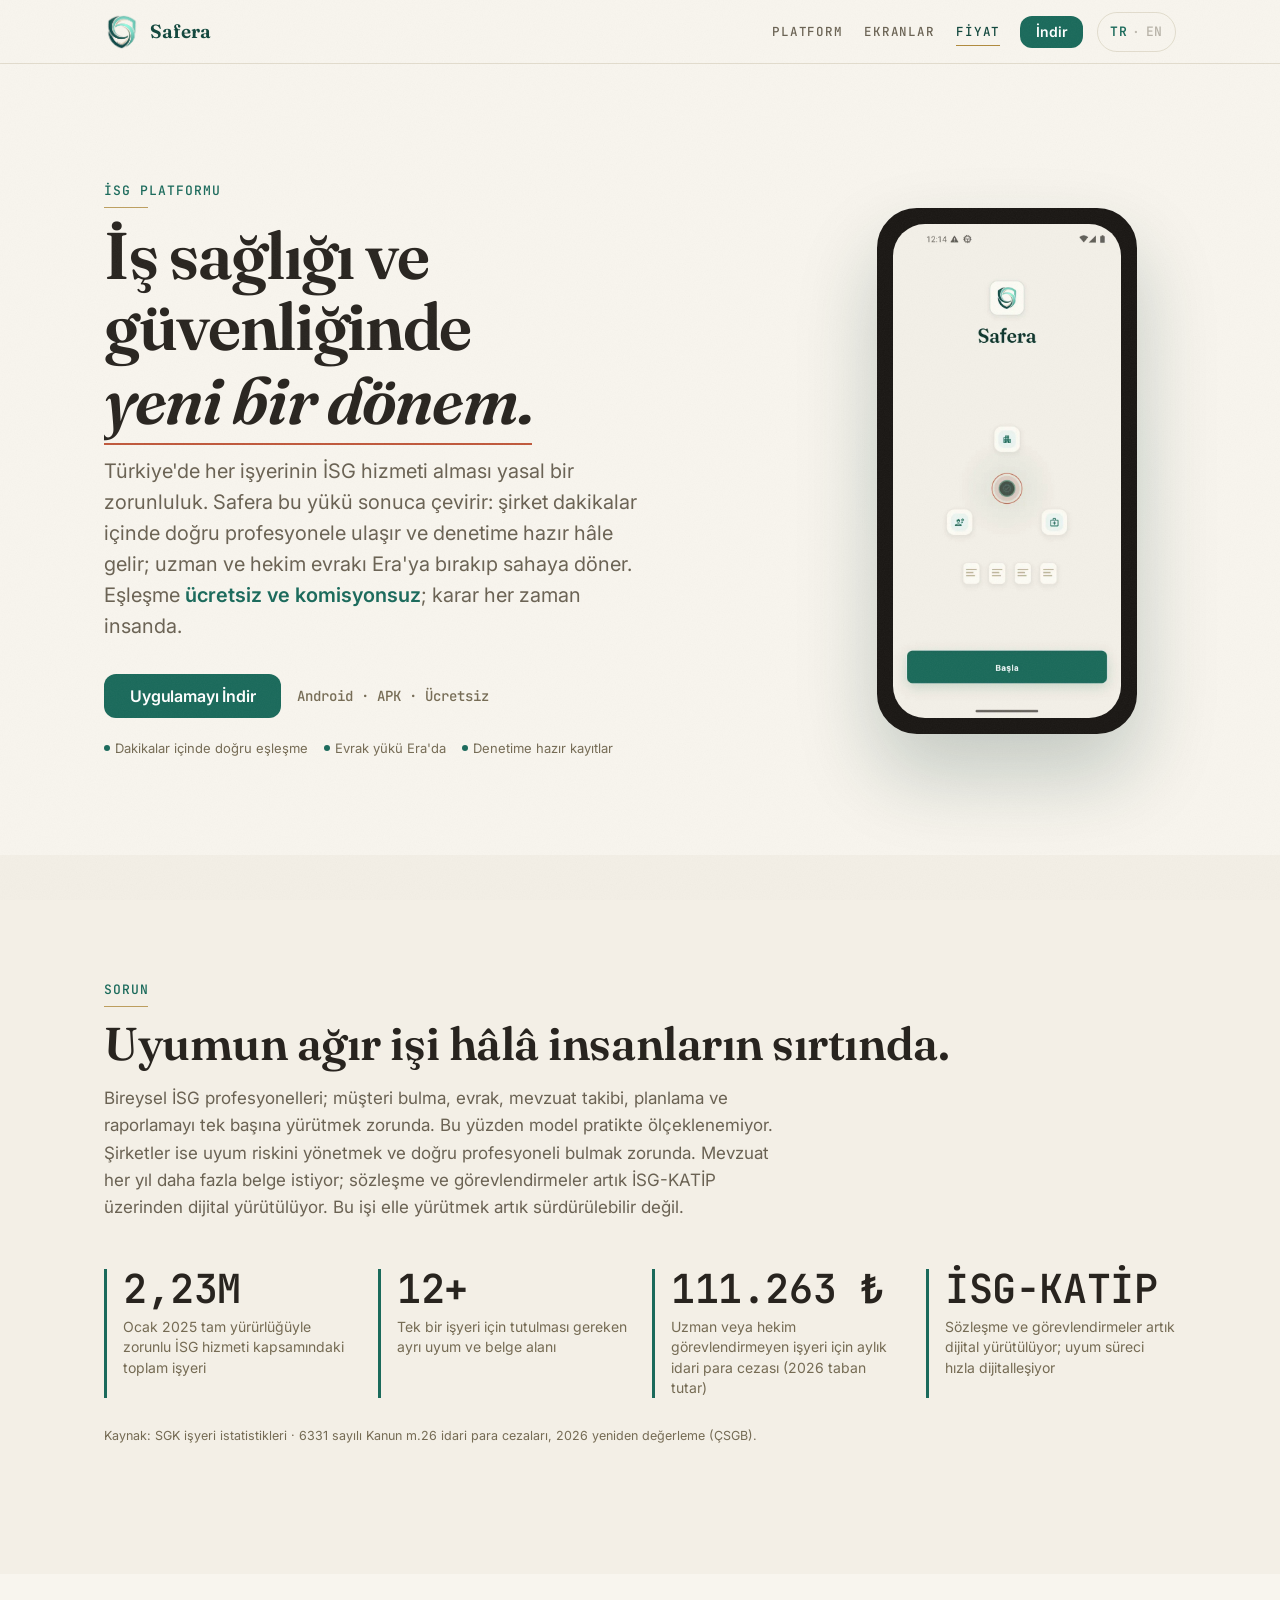
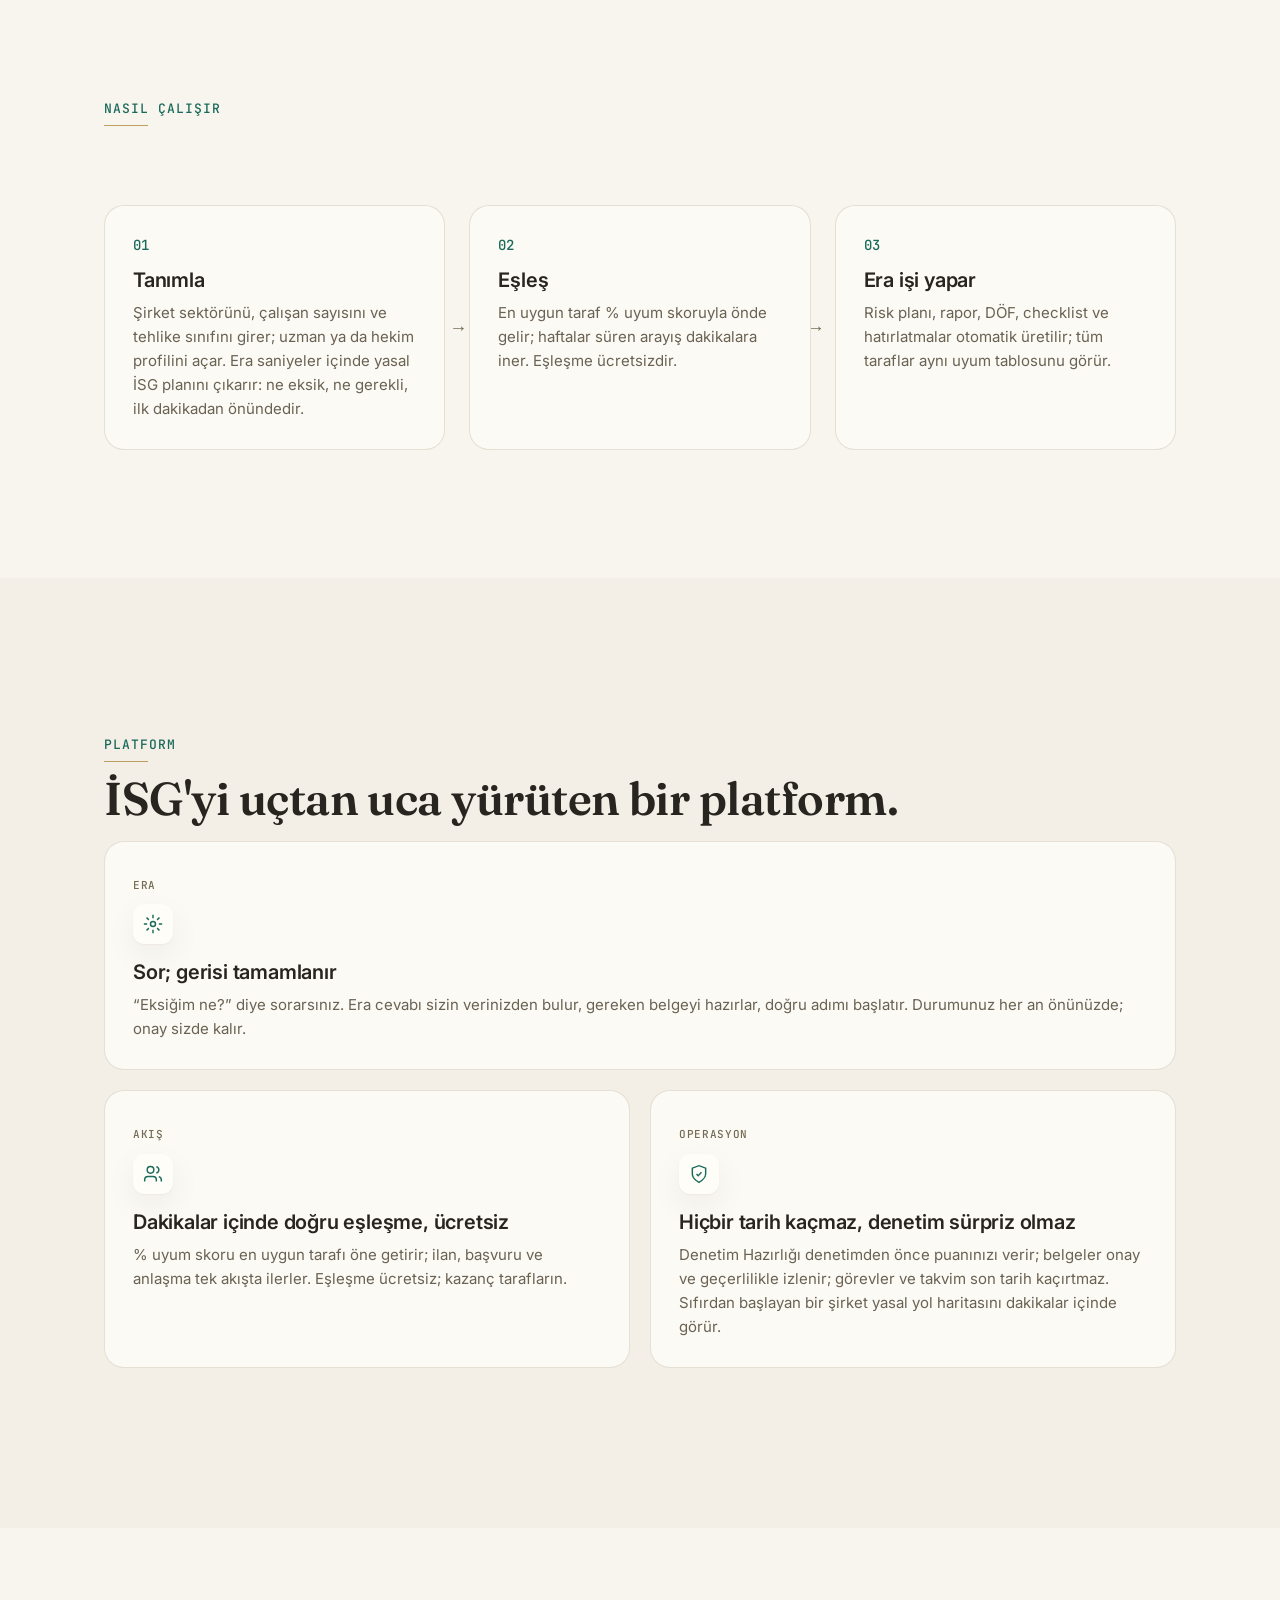
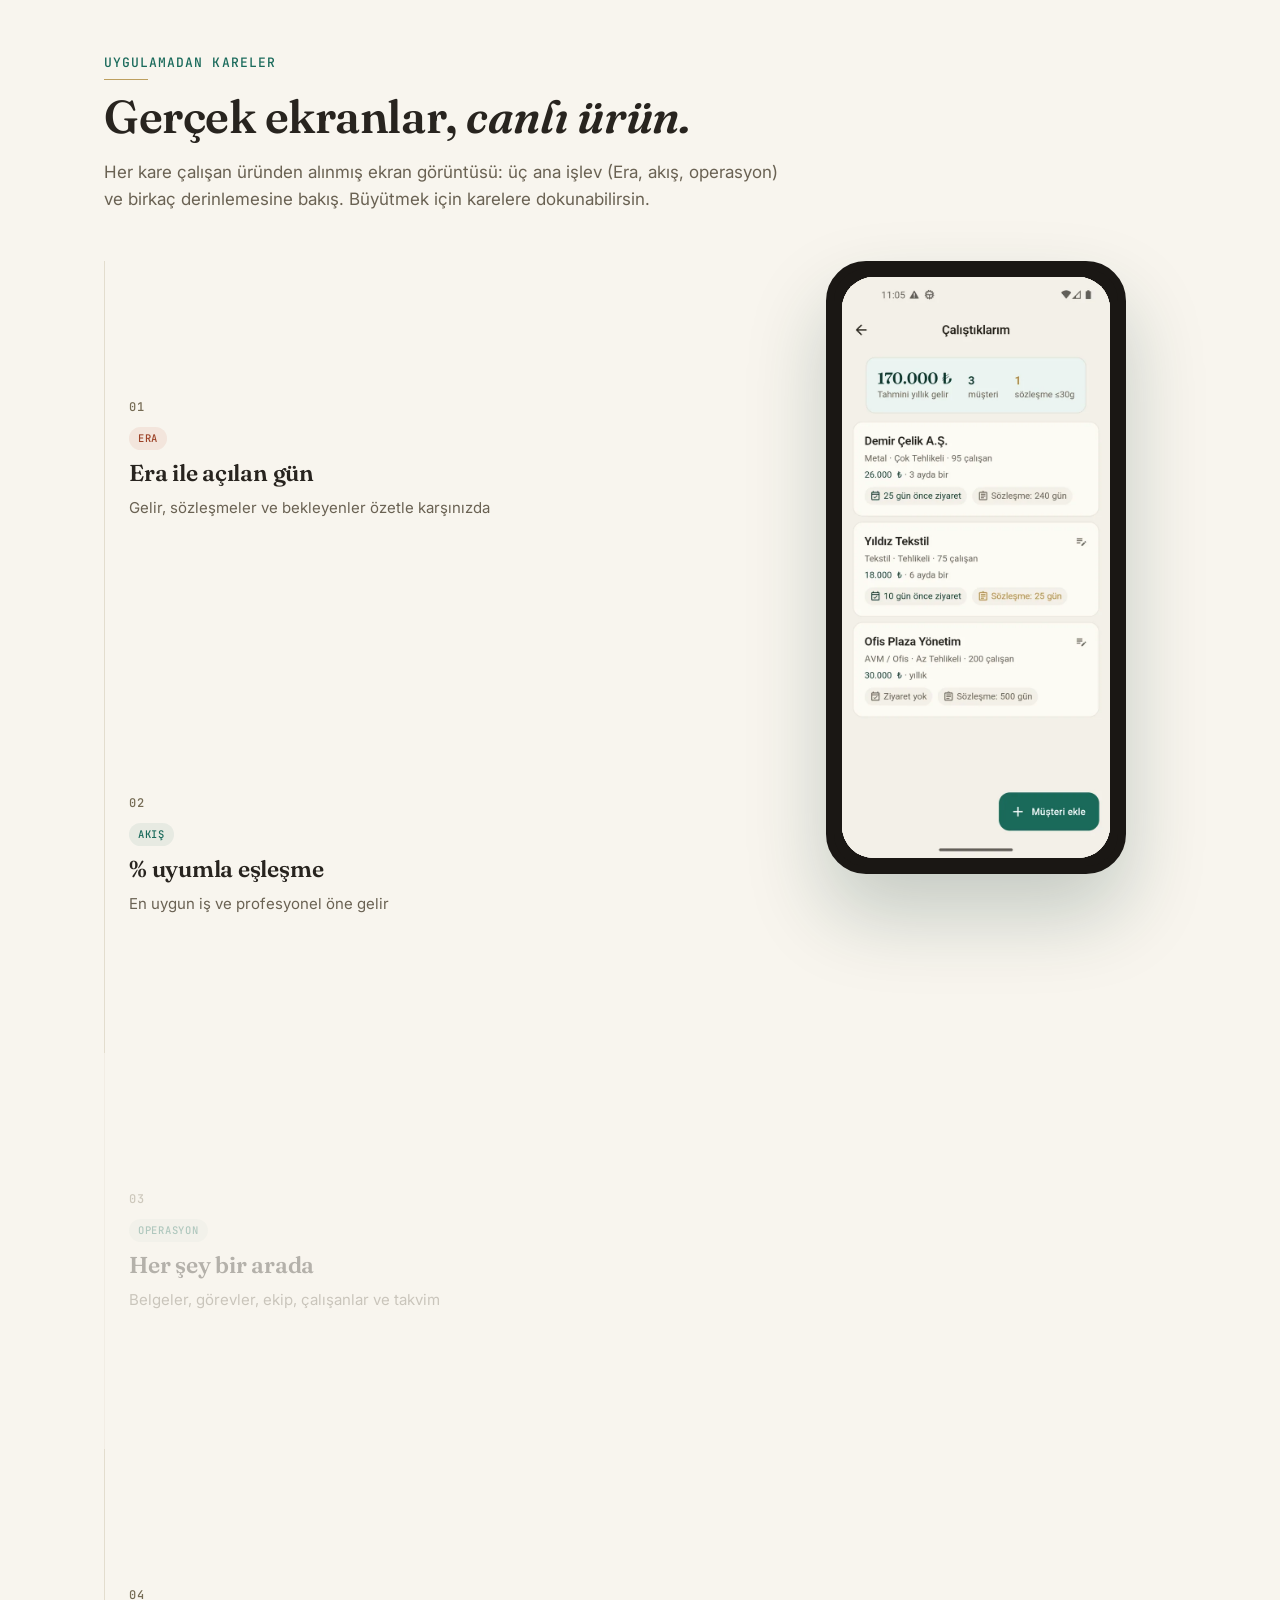
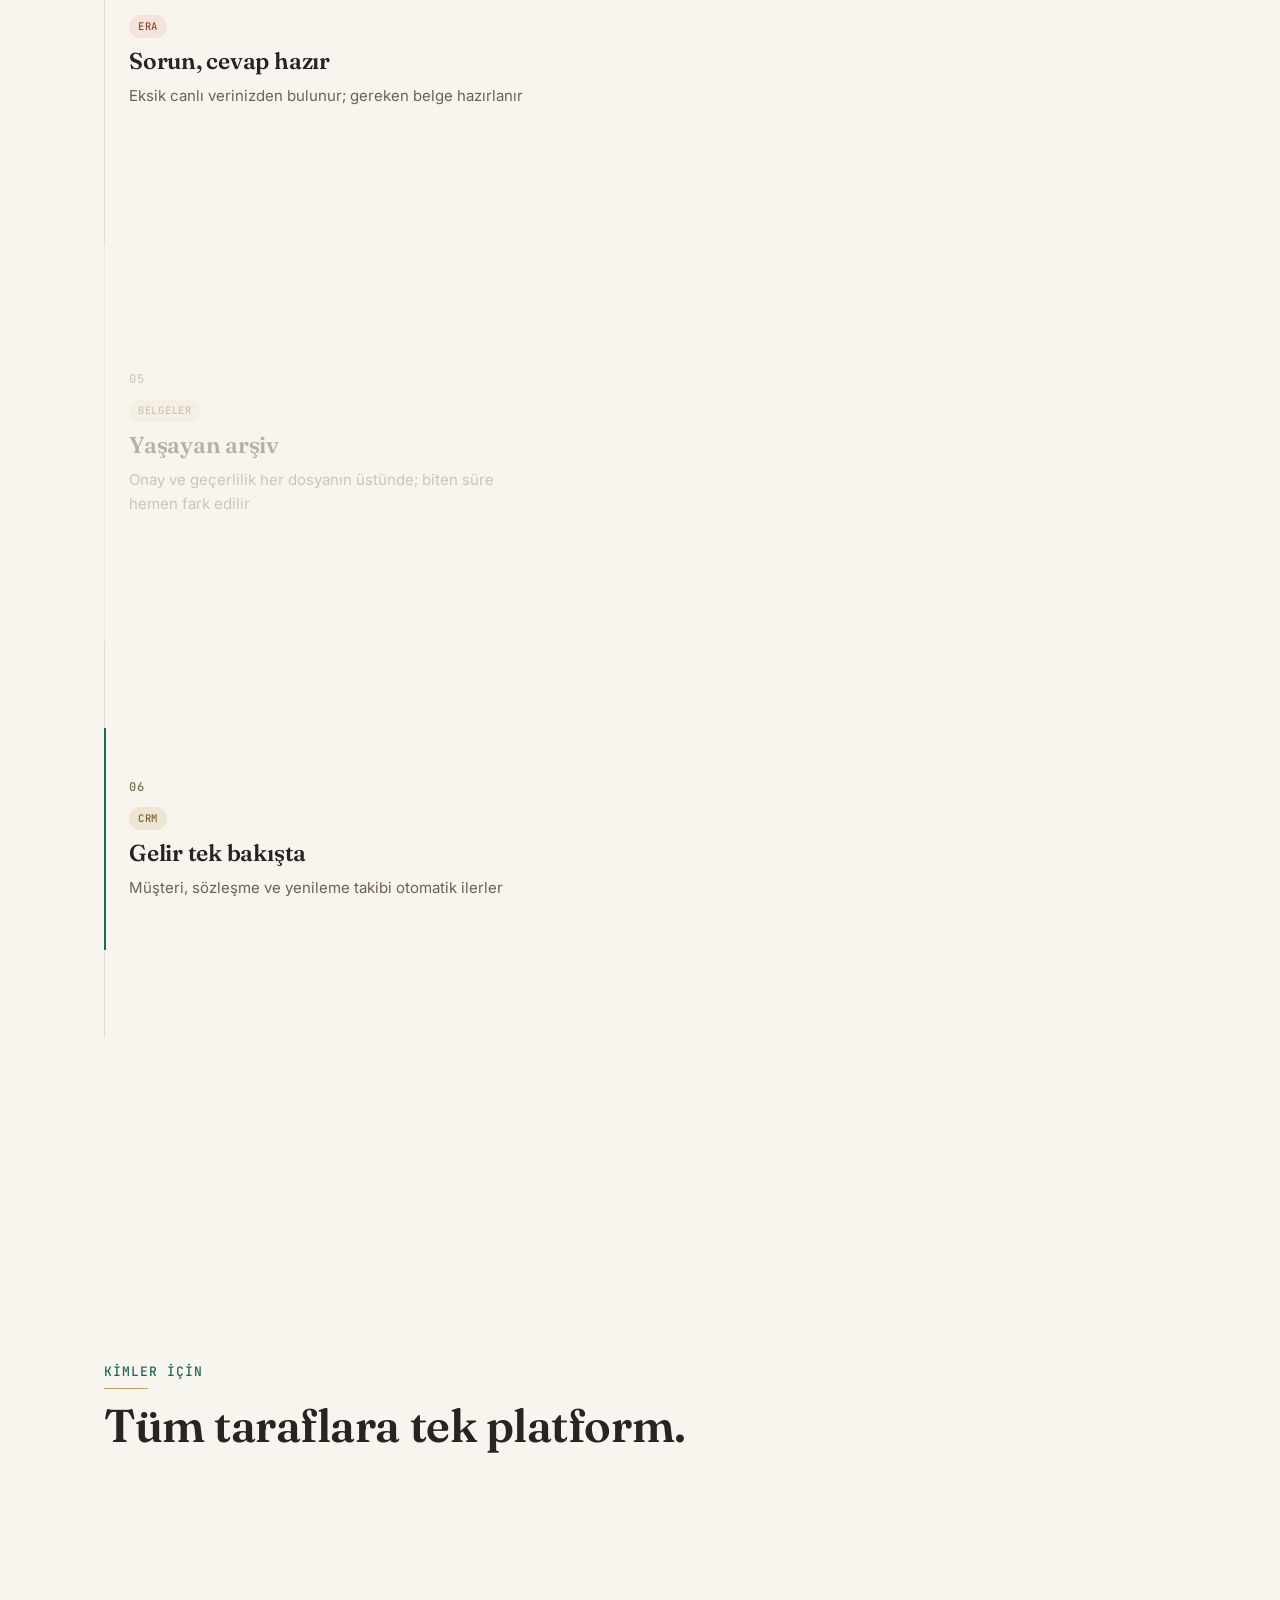
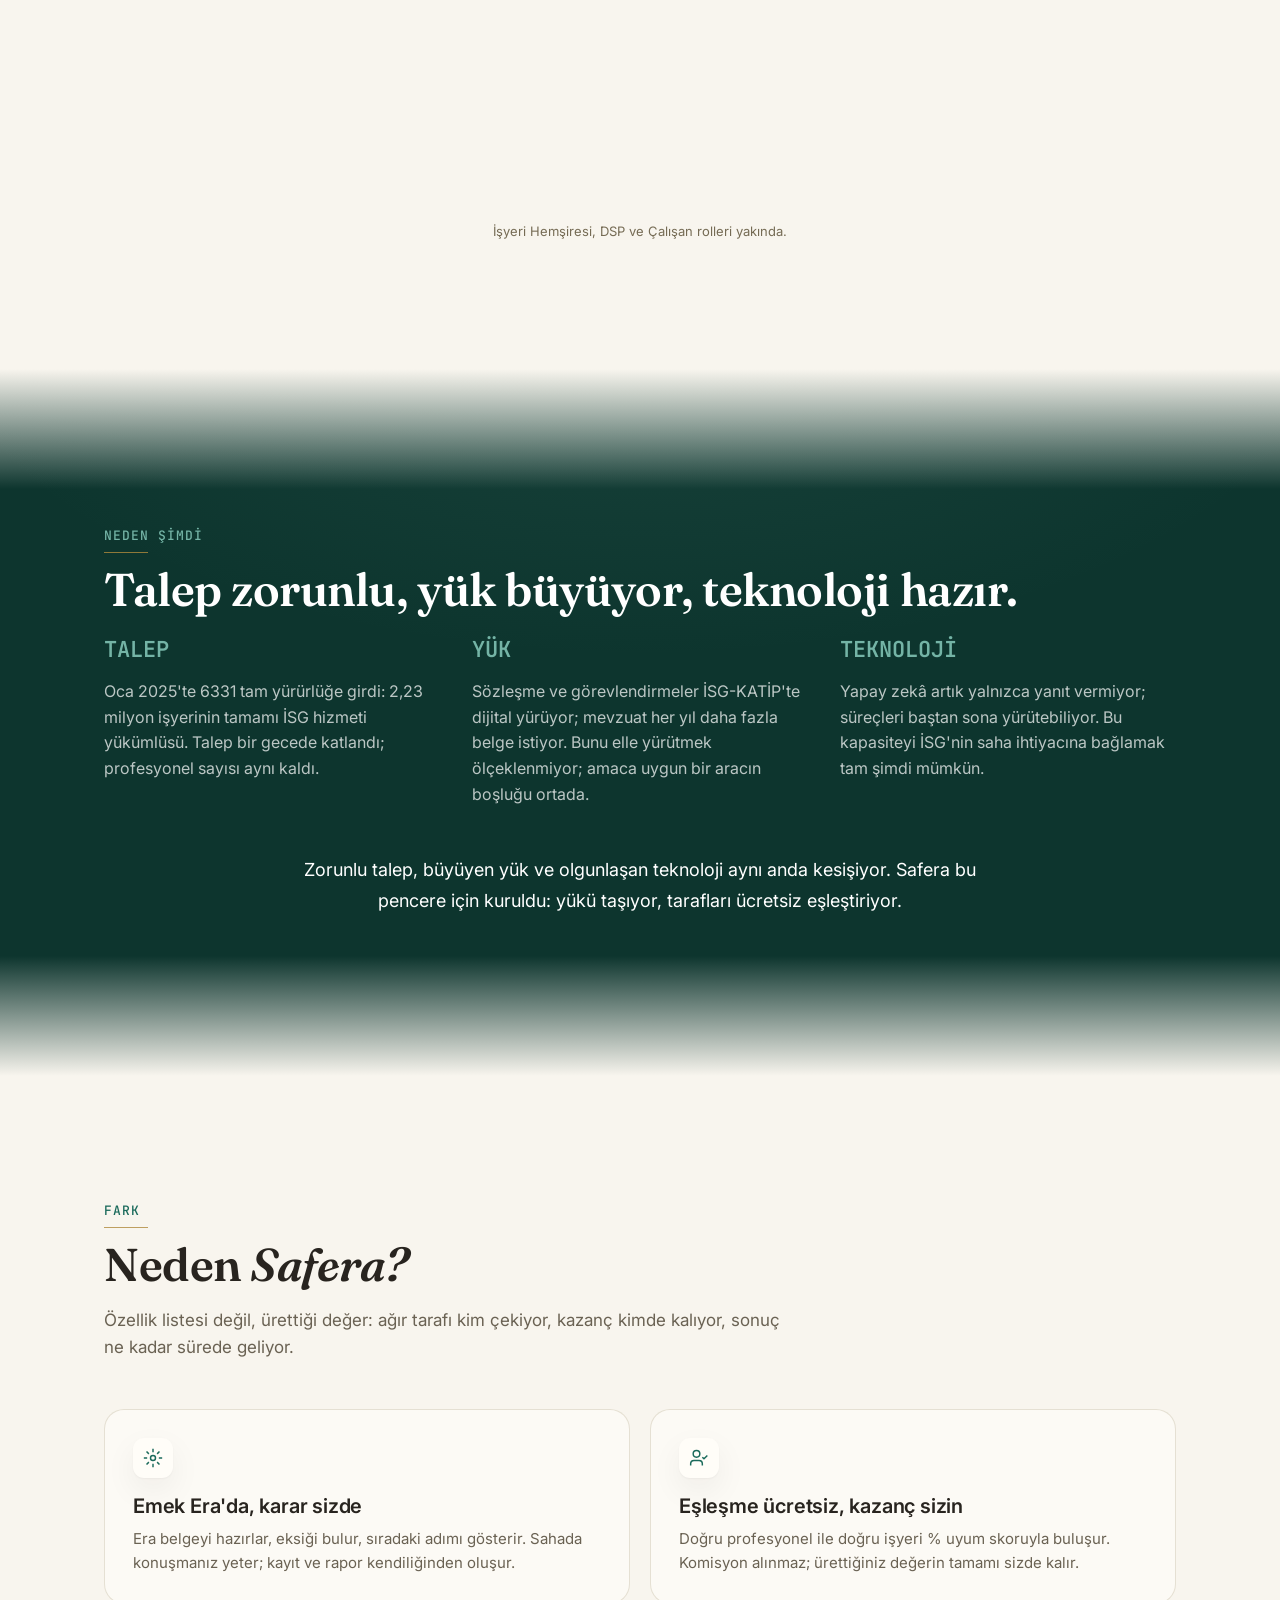
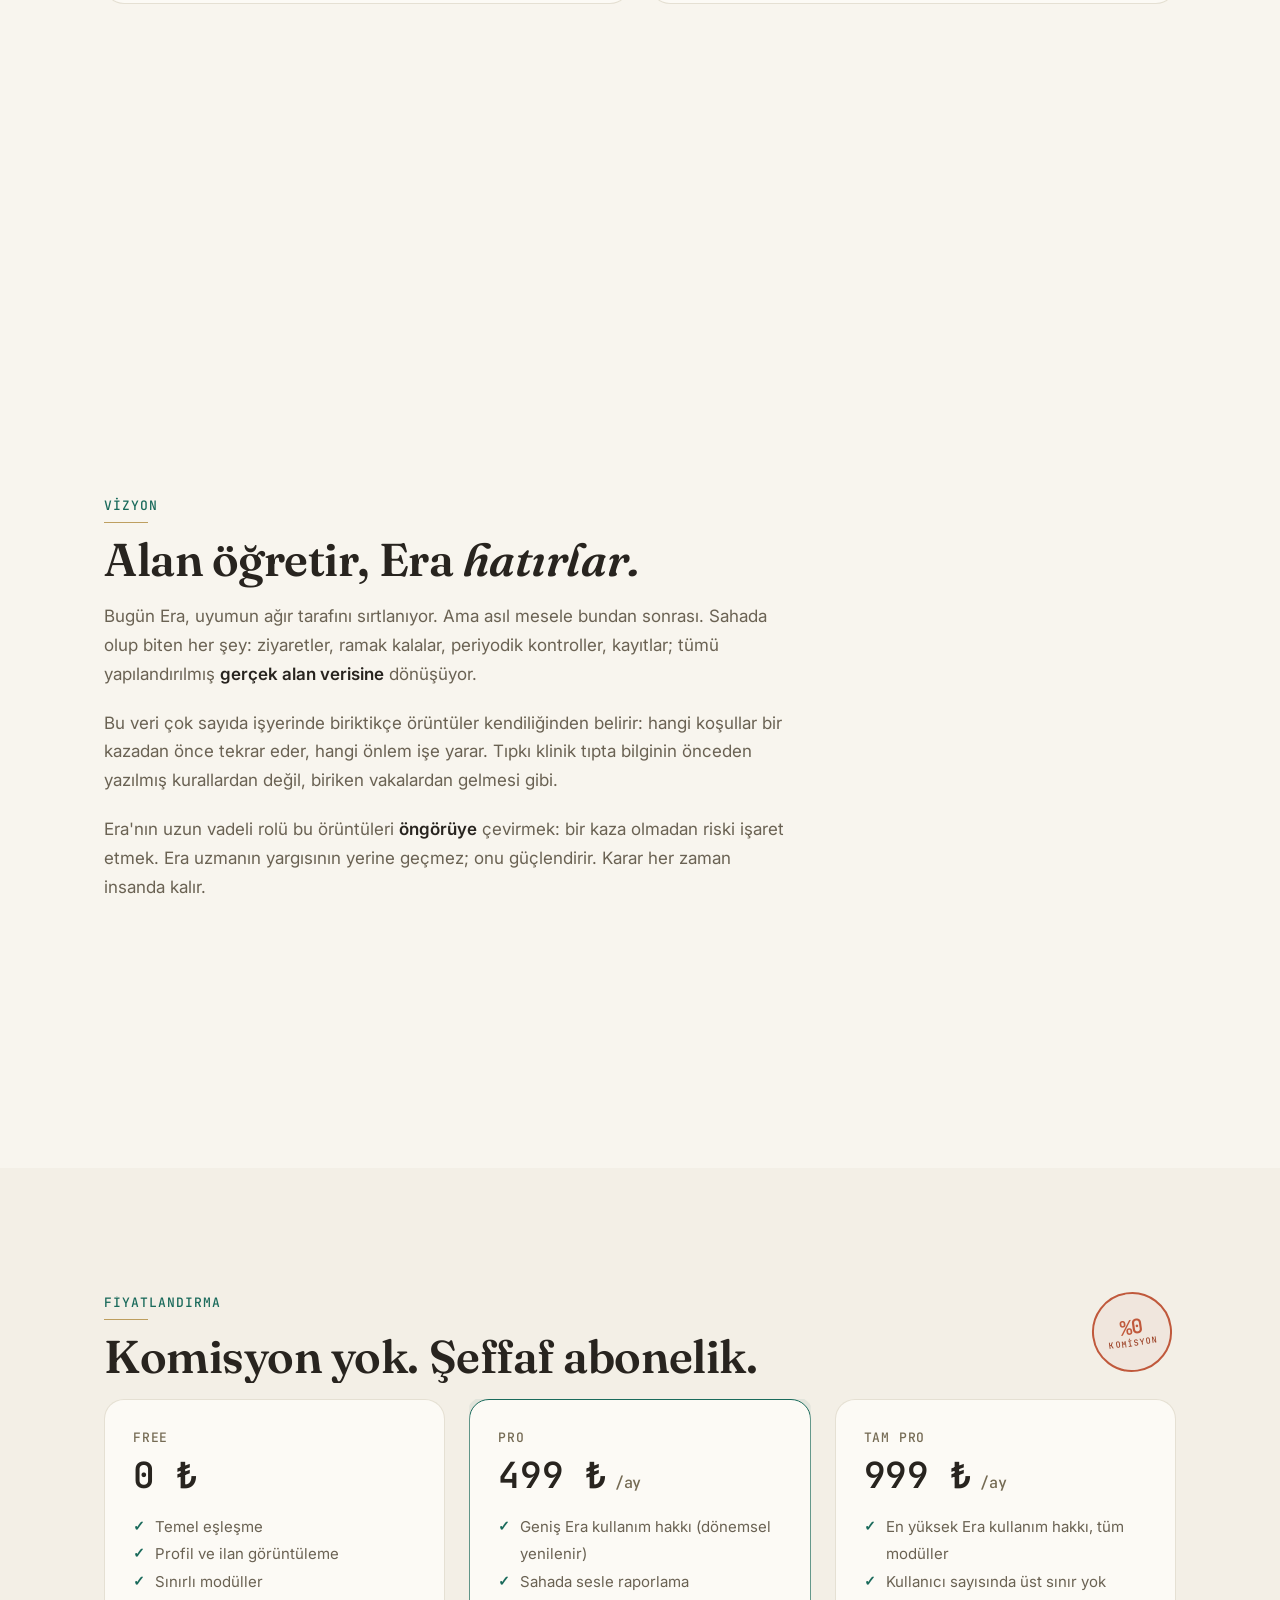
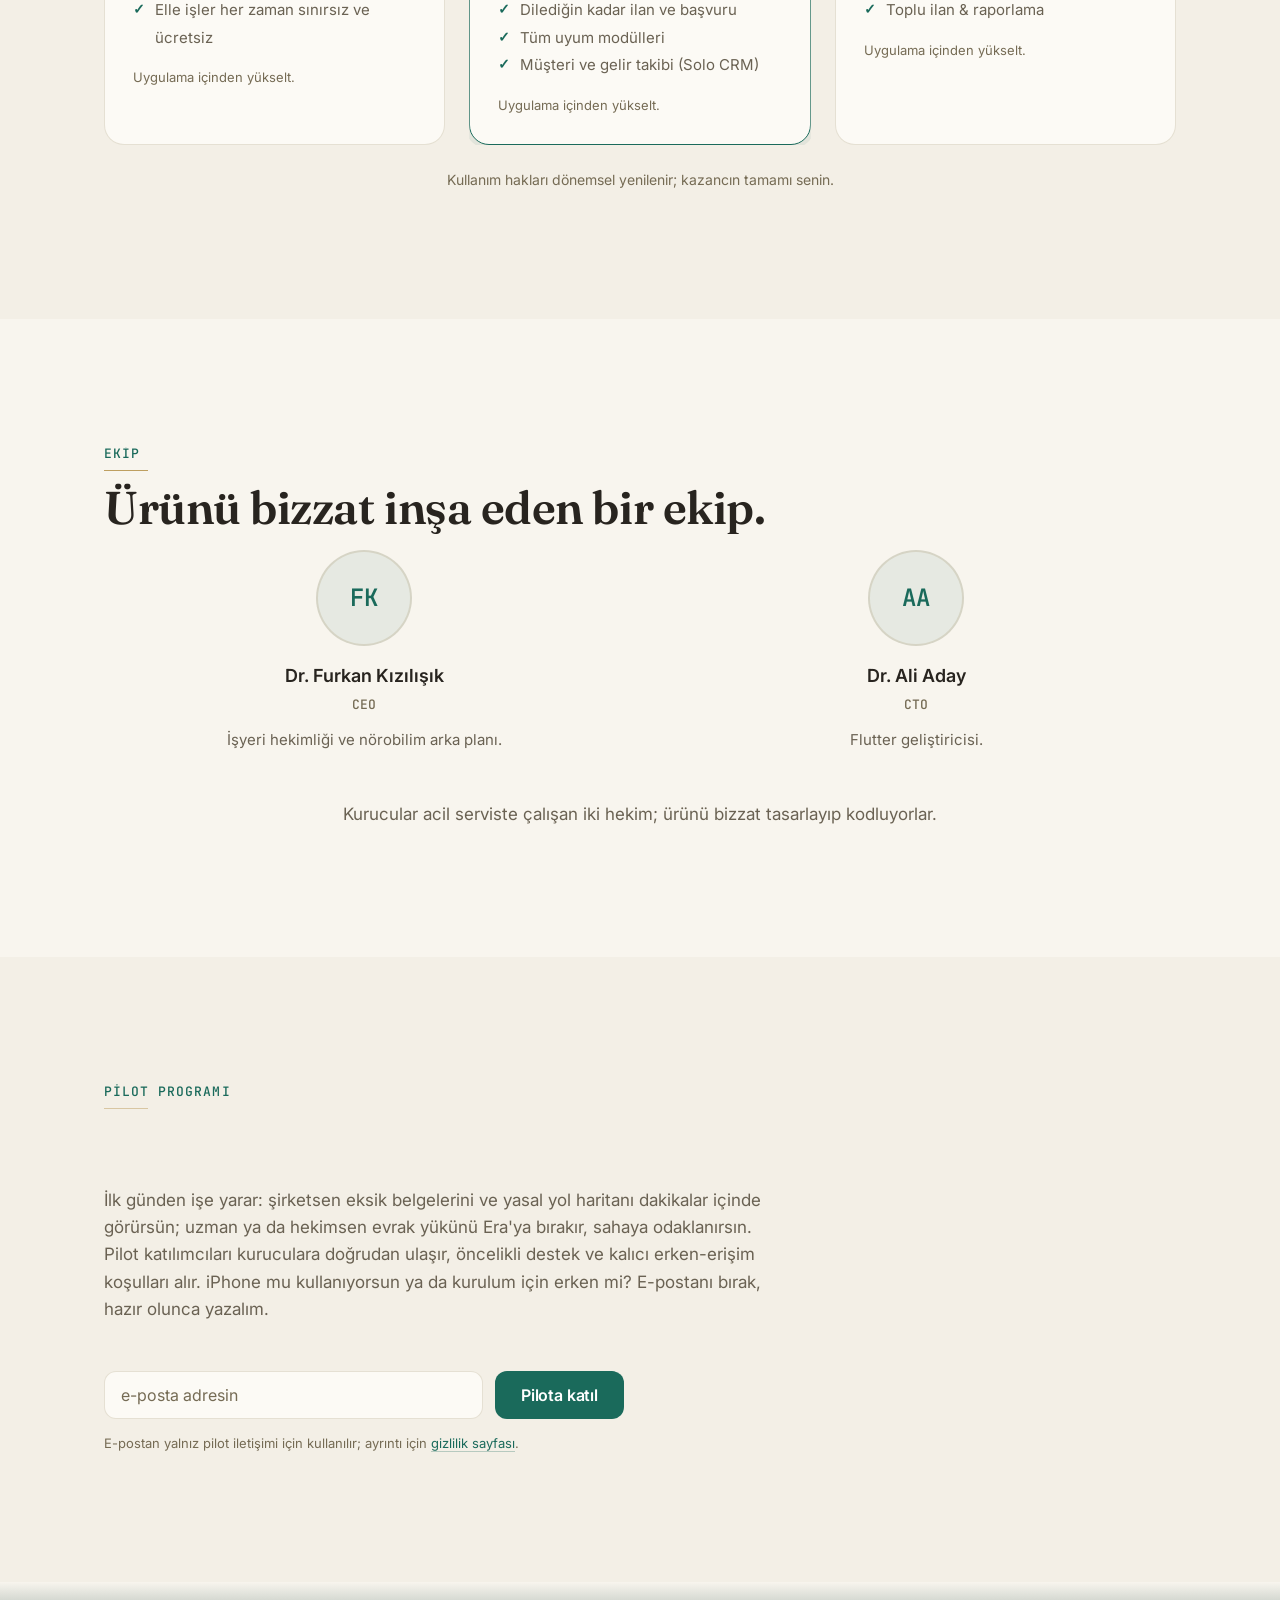
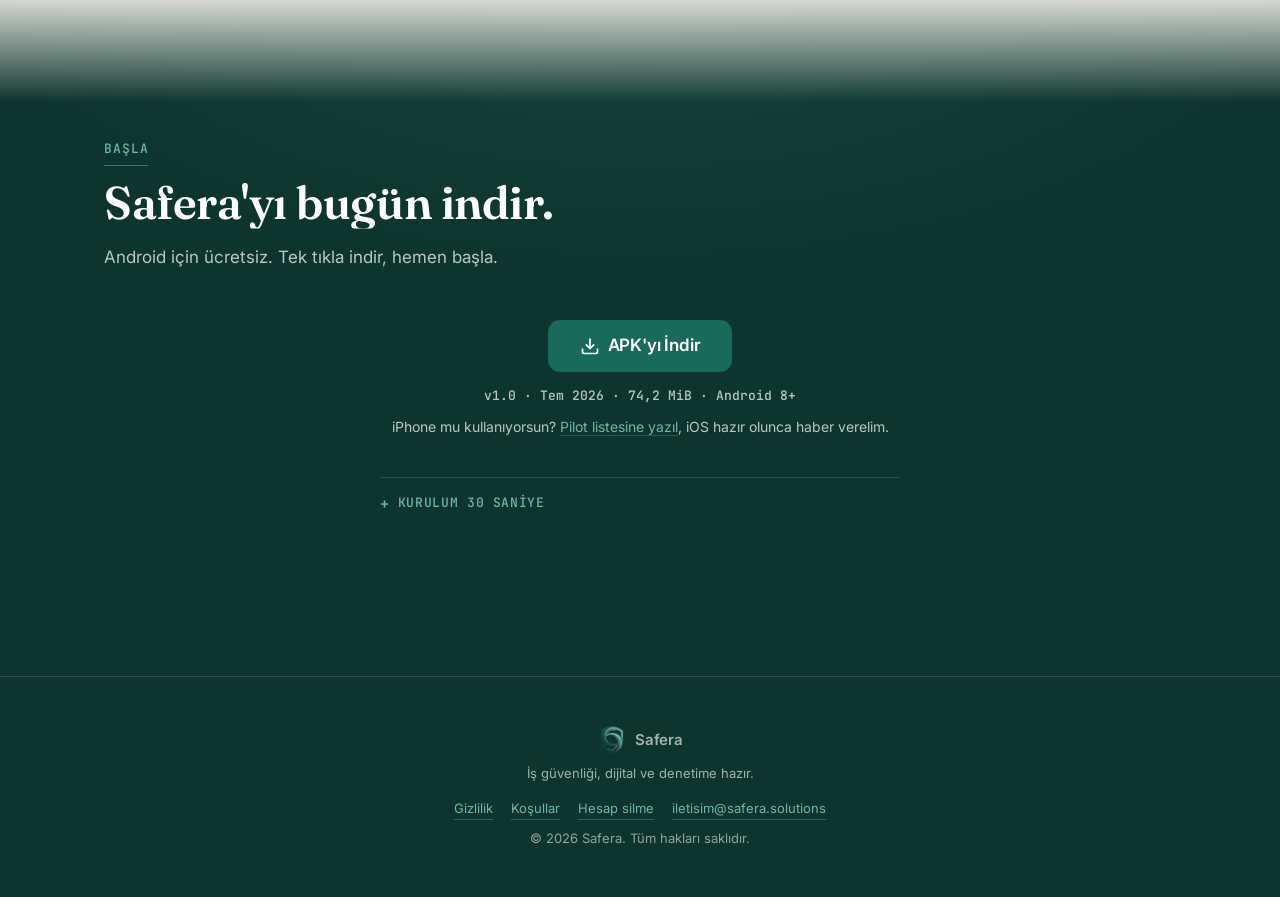
==== commit 30d1e019: "Denetim duzeltmeleri: olculen sayilar, veri yerlesimi, mutlak ifade, APK ozeti Denetim turu T1-20260" ====
--- a/index.html
+++ b/index.html
@@ -519,6 +519,7 @@
 .dl-guide[open] summary::before{transform:rotate(45deg);}
 .dl-guide ol{margin:14px 0 0 18px;font-size:14.5px;line-height:1.8;}
 .dl-hash{font-family:'JetBrains Mono','Inter',monospace;font-size:11px;line-height:1.5;overflow-wrap:anywhere;color:rgba(255,255,255,.55) !important;margin-top:12px;}
+.dl-hash-not{font-size:11.5px;line-height:1.55;color:rgba(255,255,255,.5) !important;margin-top:6px;}
 
 /* ─── FOOTER ──────────────────────────────────────────────── */
 footer{background:var(--bg-dark);border-top:1px solid var(--hairline-d);padding:48px 0;}
@@ -1144,7 +1145,9 @@
           <svg width="20" height="20" viewBox="0 0 24 24" fill="none" stroke="currentColor" stroke-width="2" aria-hidden="true"><path d="M21 15v4a2 2 0 0 1-2 2H5a2 2 0 0 1-2-2v-4"/><polyline points="7 10 12 15 17 10"/><line x1="12" y1="15" x2="12" y2="3"/></svg>
           <span data-en="Download the APK">APK'yı İndir</span>
         </a>
-        <p class="dl-meta" data-en="v1.0 · Jul 2026 · 72 MB · Android 8+">v1.0 · Tem 2026 · 72 MB · Android 8+</p>
+        <!-- Boyut ve ozet ELLE yazilmaz: tools/claims/olcum_kaynak.py --yaz
+             yayimlanan site/safera.apk dosyasindan hesaplayip buraya basar. -->
+        <p class="dl-meta"><span data-en="v1.0 · Jul 2026 · ">v1.0 · Tem 2026 · </span><span data-olcum="apk_mib">74,2 MiB</span><span data-en=" · Android 8+"> · Android 8+</span></p>
         <p class="dl-alt" data-en="Using iPhone? &lt;a href='#pilot'&gt;Join the pilot list&lt;/a&gt;; we'll let you know when iOS is ready.">iPhone mu kullanıyorsun? <a href="#pilot">Pilot listesine yazıl</a>, iOS hazır olunca haber verelim.</p>
       </div>
       <details class="dl-guide reveal">
@@ -1154,7 +1157,8 @@
           <li data-en="If Android asks, allow installs from this source once.">Android sorarsa bu kaynağa bir defalık izin ver.</li>
           <li data-en="Tap “Install”, then open Safera and sign up for free.">“Yükle”ye dokun; Safera'yı aç ve ücretsiz kaydol.</li>
         </ol>
-        <p class="dl-hash">SHA-256: acf82d20fade1b9eb350f0d94cc1d6408bfb16c4f69c289044e907fdc34d997b</p>
+        <p class="dl-hash">SHA-256: <span data-olcum="apk_sha256">ecaeeb0cbac7ecaf6f80105d620072b659de9d7c50678a155d892449dda0b56a</span></p>
+        <p class="dl-hash-not"><span data-en="This digest is computed from the published file at publish time. If it does not match your download, do not install the file.">Bu özet, yayım anında yayımlanan dosyanın kendisinden hesaplanır. İndirdiğin dosyanın özeti buradakiyle aynı değilse dosyayı kurma.</span></p>
       </details>
     </div>
   </div>
@@ -1172,6 +1176,7 @@
     <nav class="footer-links" aria-label="Alt bağlantılar">
       <a href="gizlilik.html" data-en="Privacy">Gizlilik</a>
       <a href="kosullar.html" data-en="Terms">Koşullar</a>
+      <a href="hesap-silme.html" data-en="Delete account">Hesap silme</a>
       <a href="mailto:iletisim@safera.solutions">iletisim@safera.solutions</a>
     </nav>
     <p class="footer-copy" data-en="© 2026 Safera. All rights reserved.">© 2026 Safera. Tüm hakları saklıdır.</p>
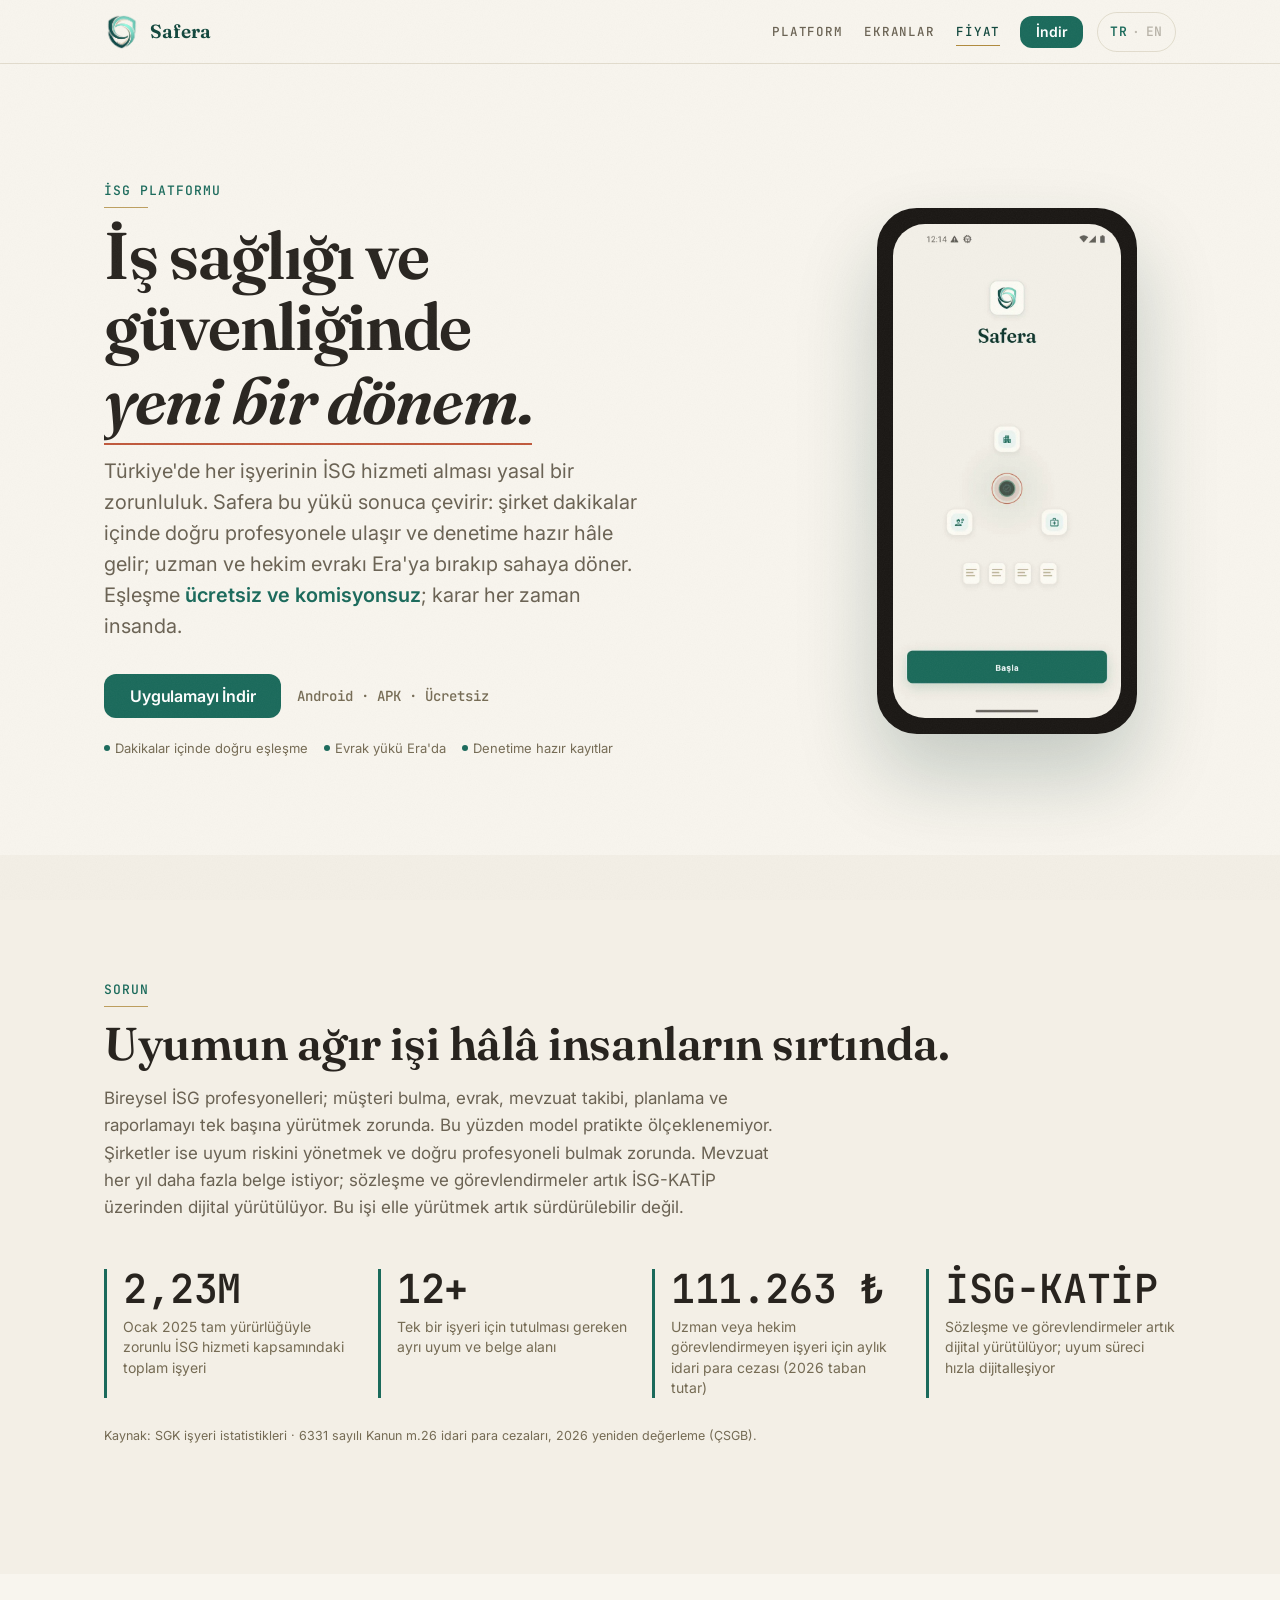
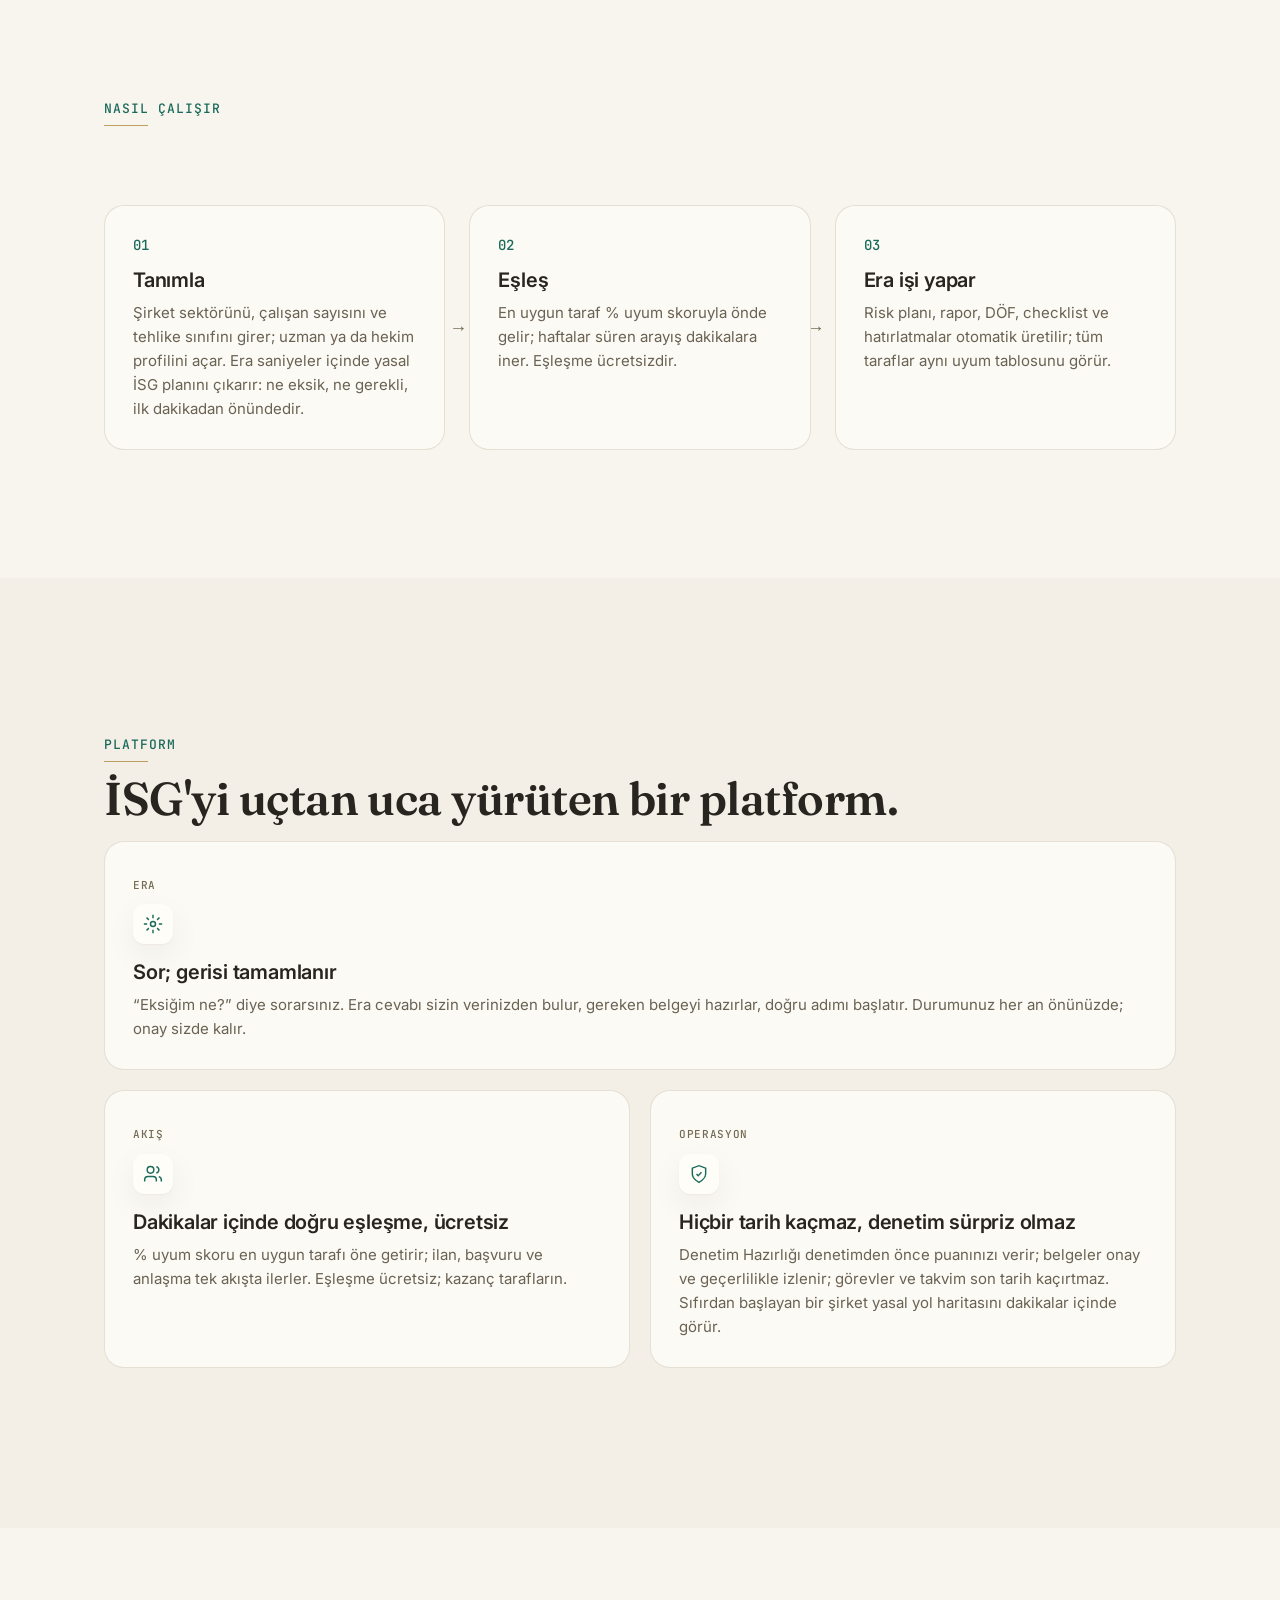
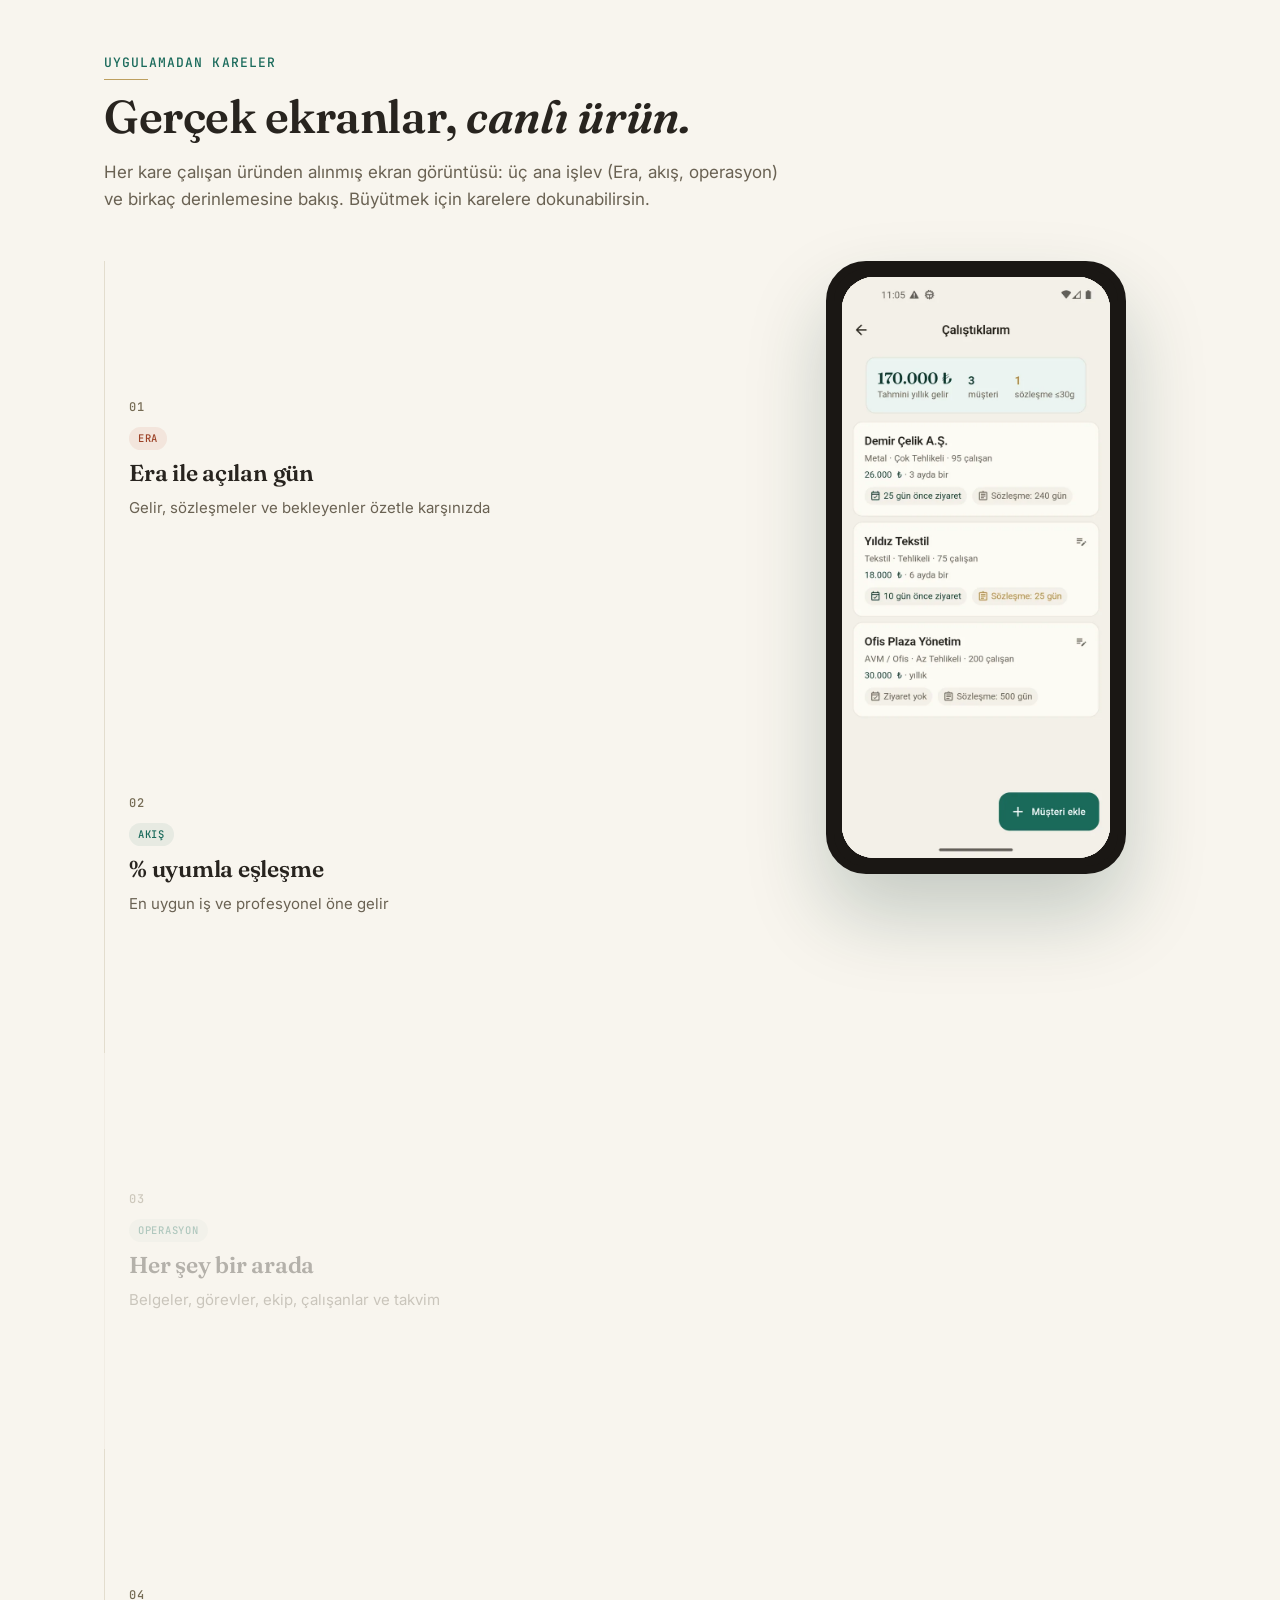
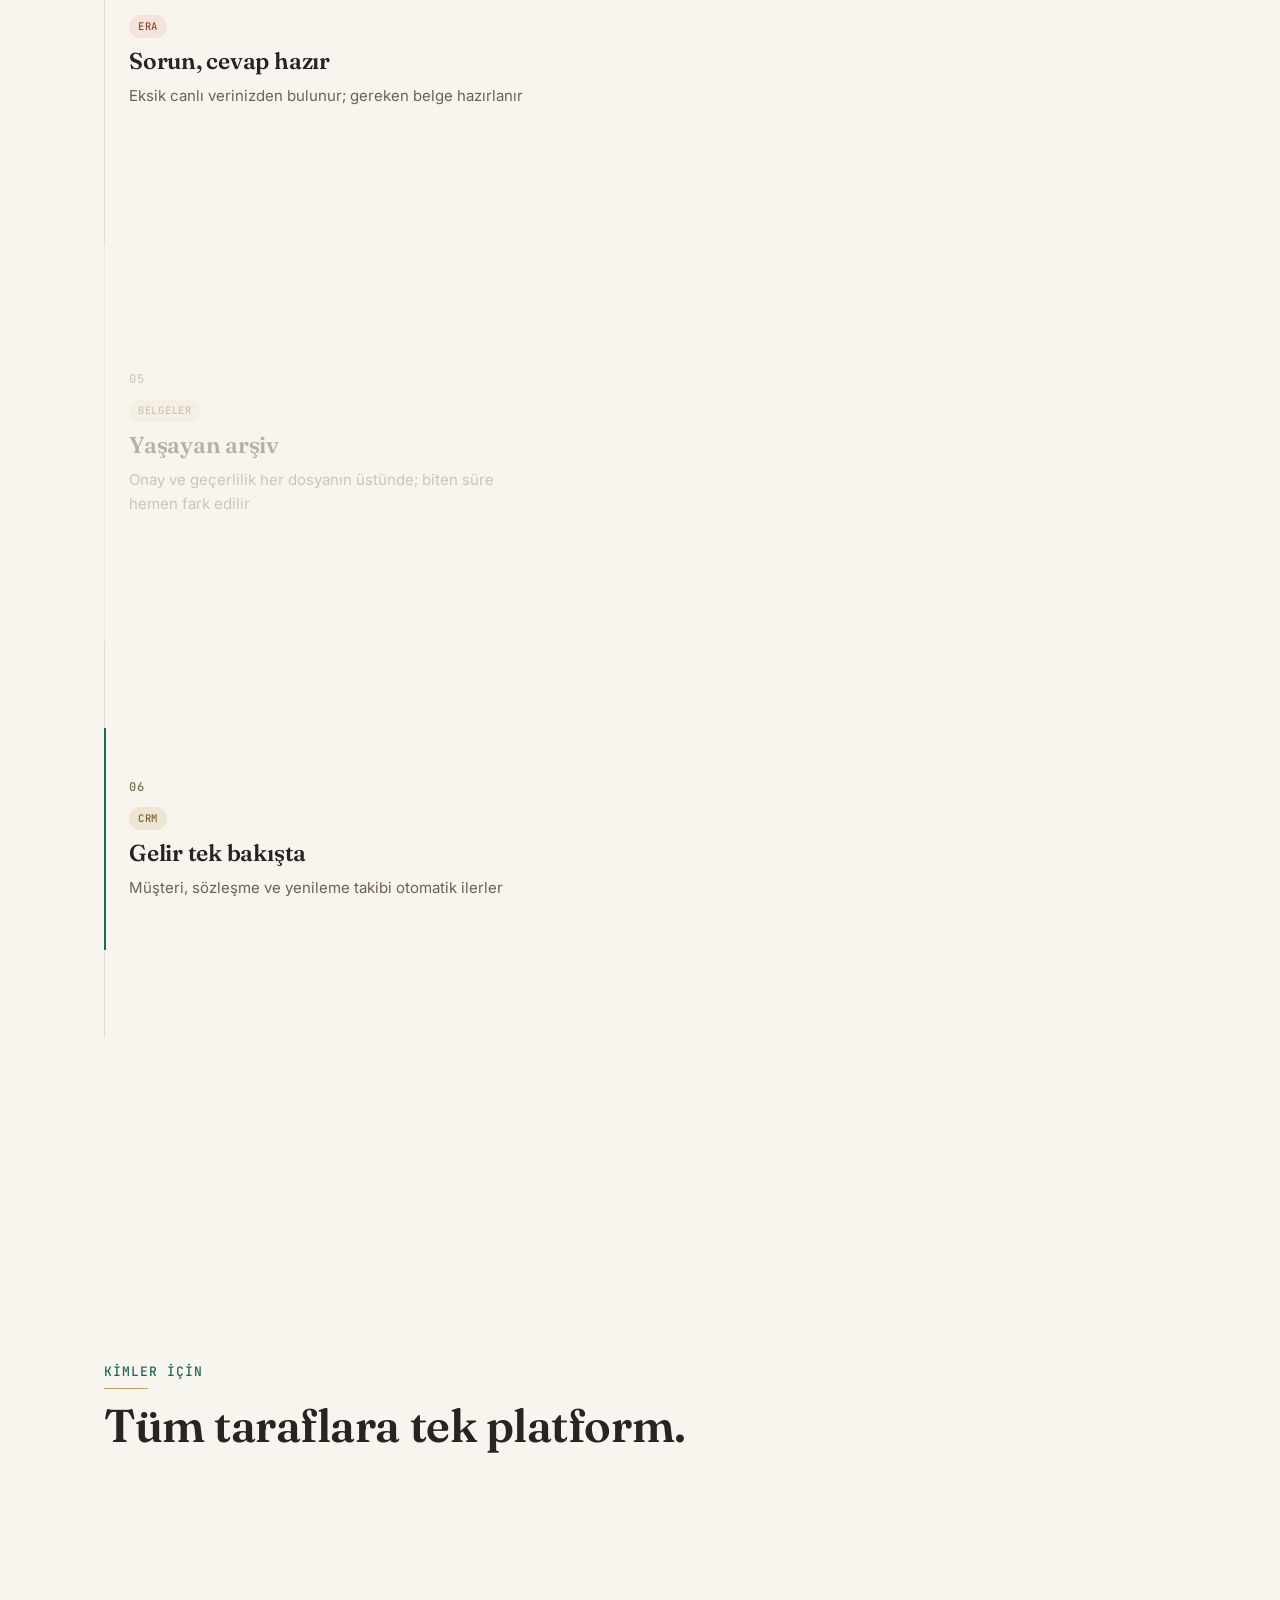
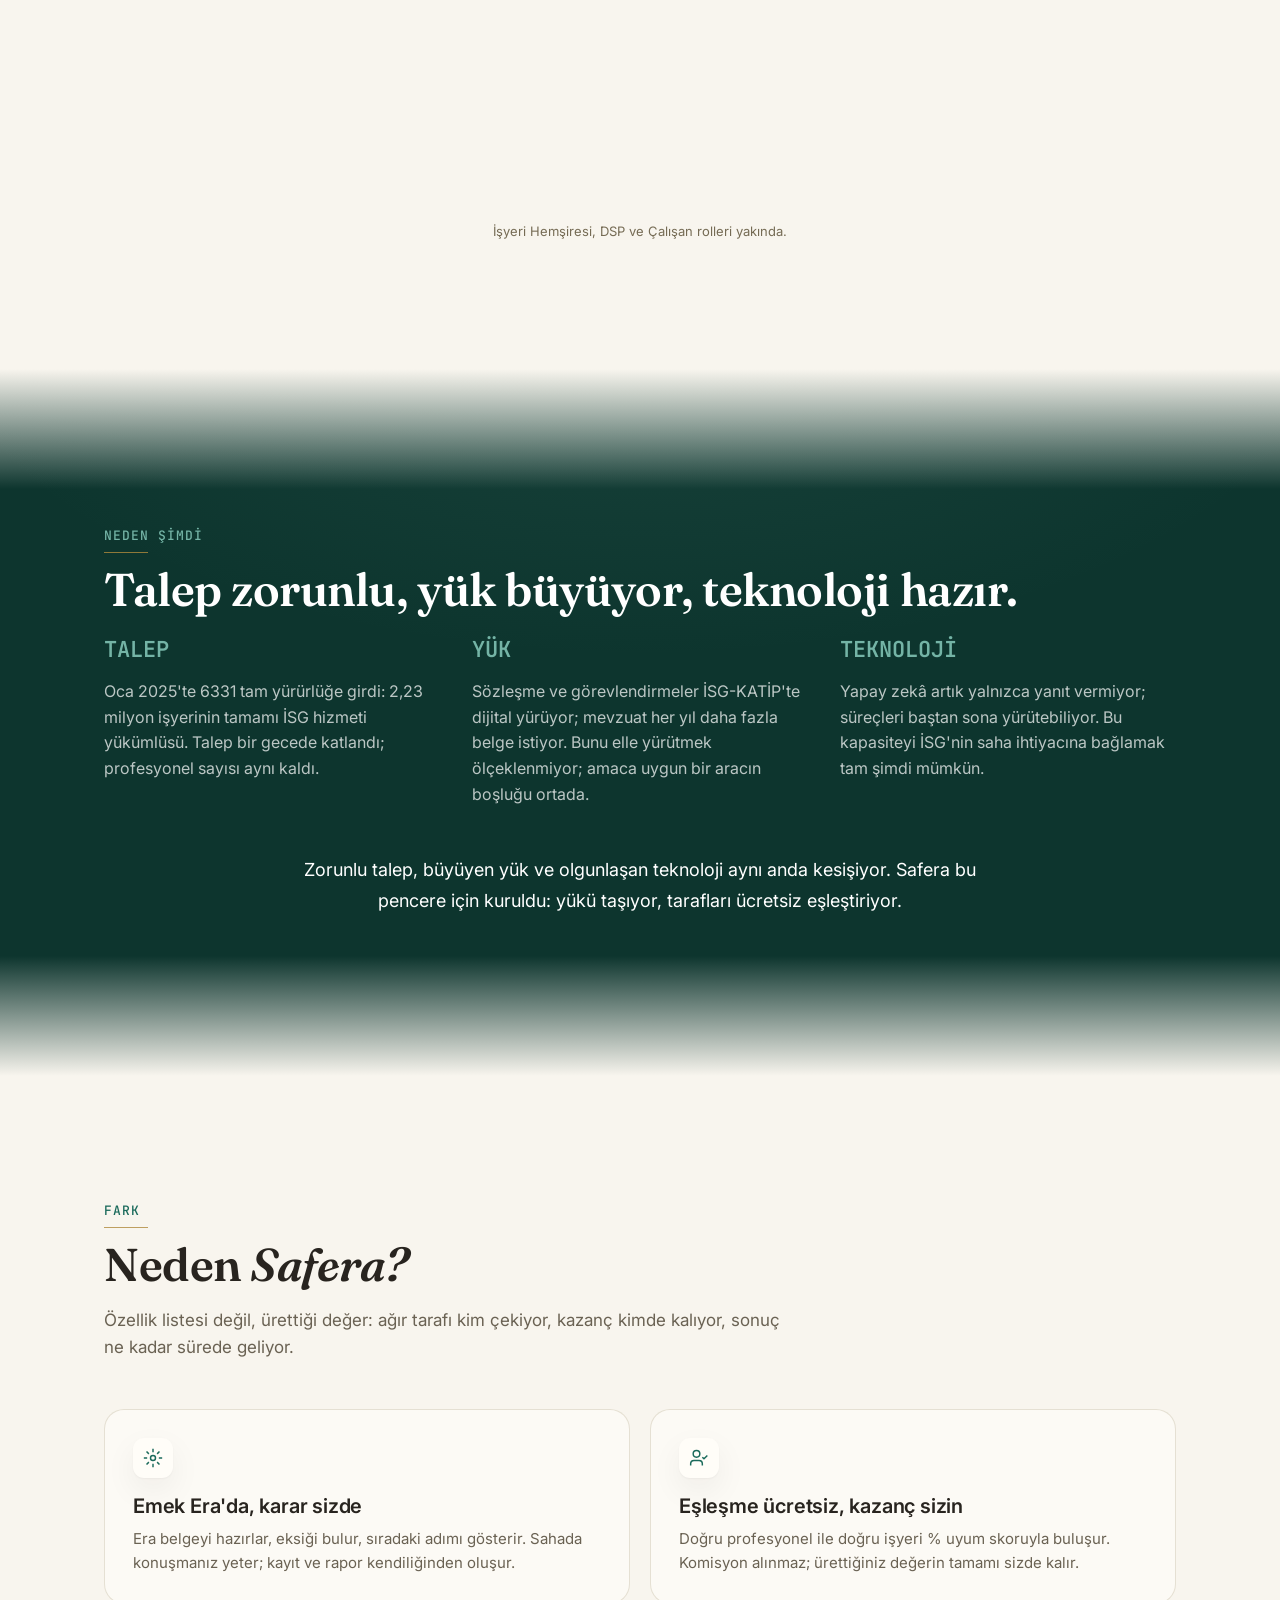
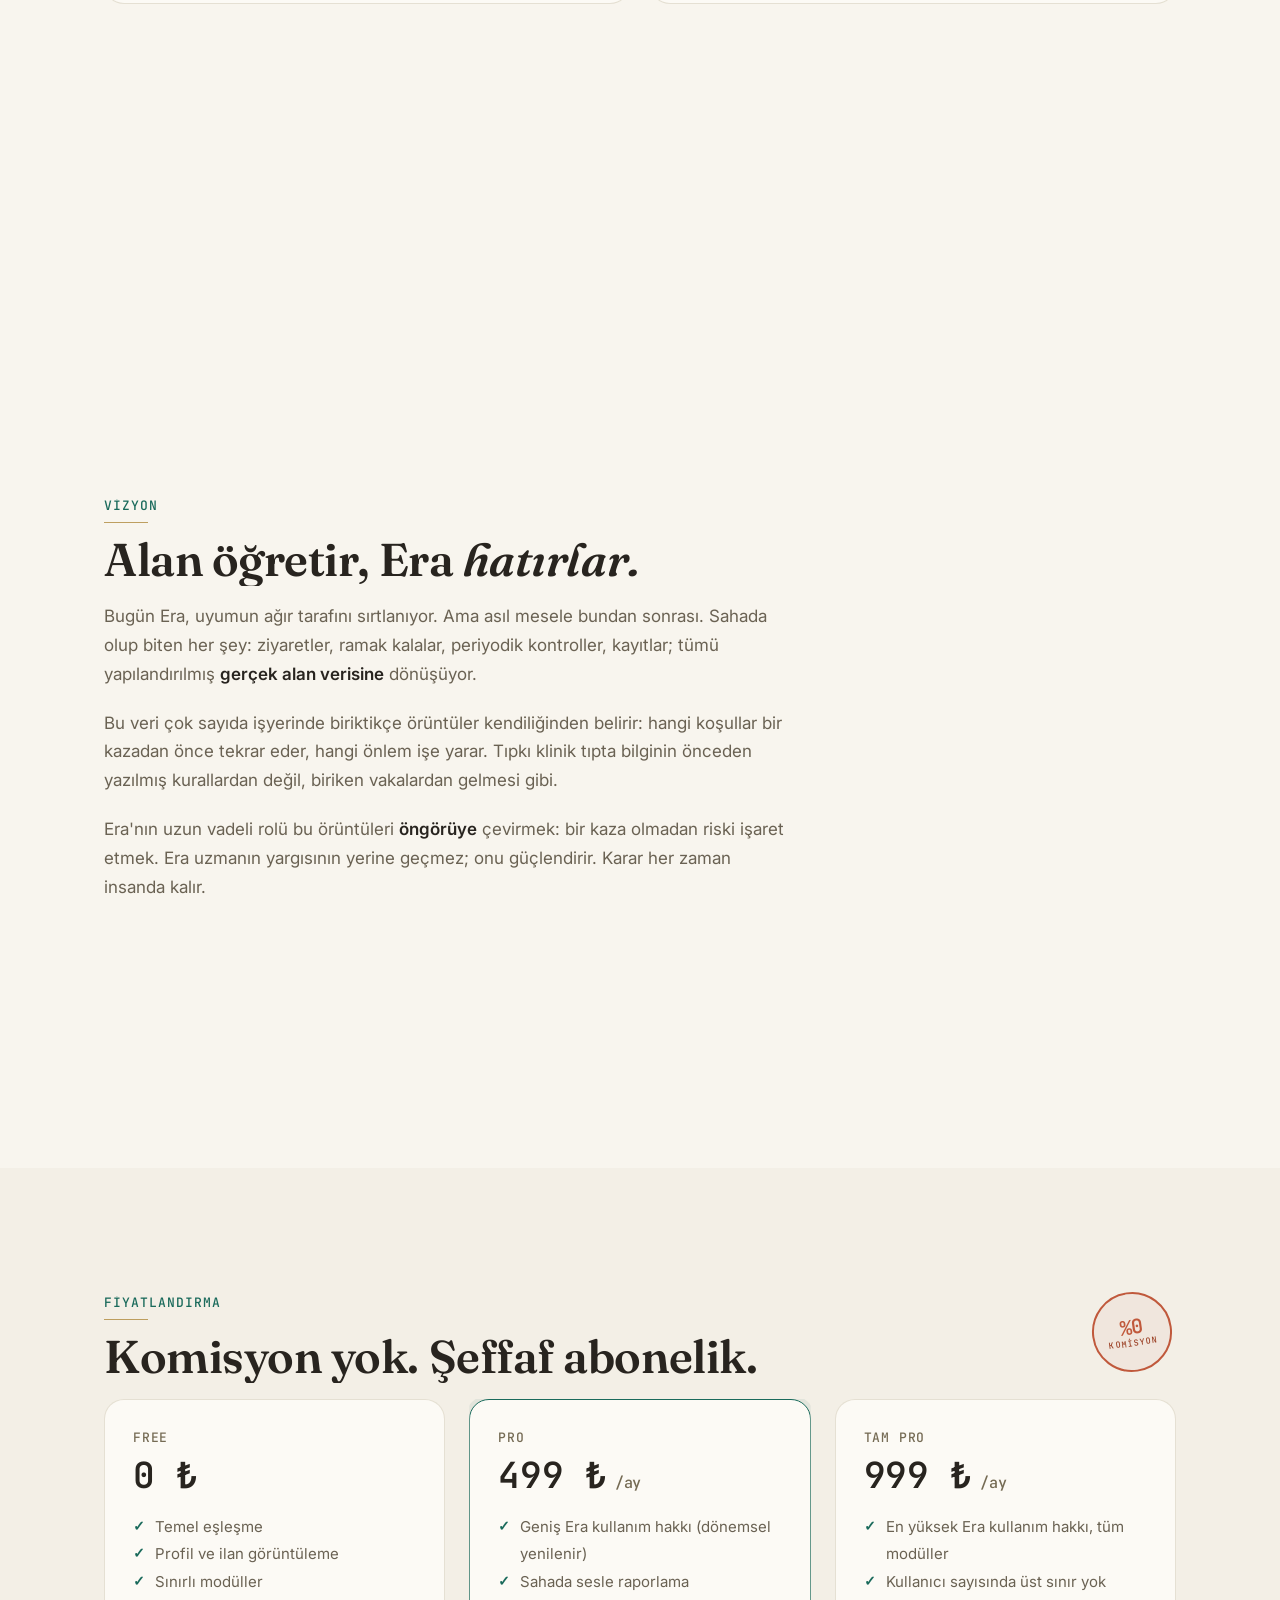
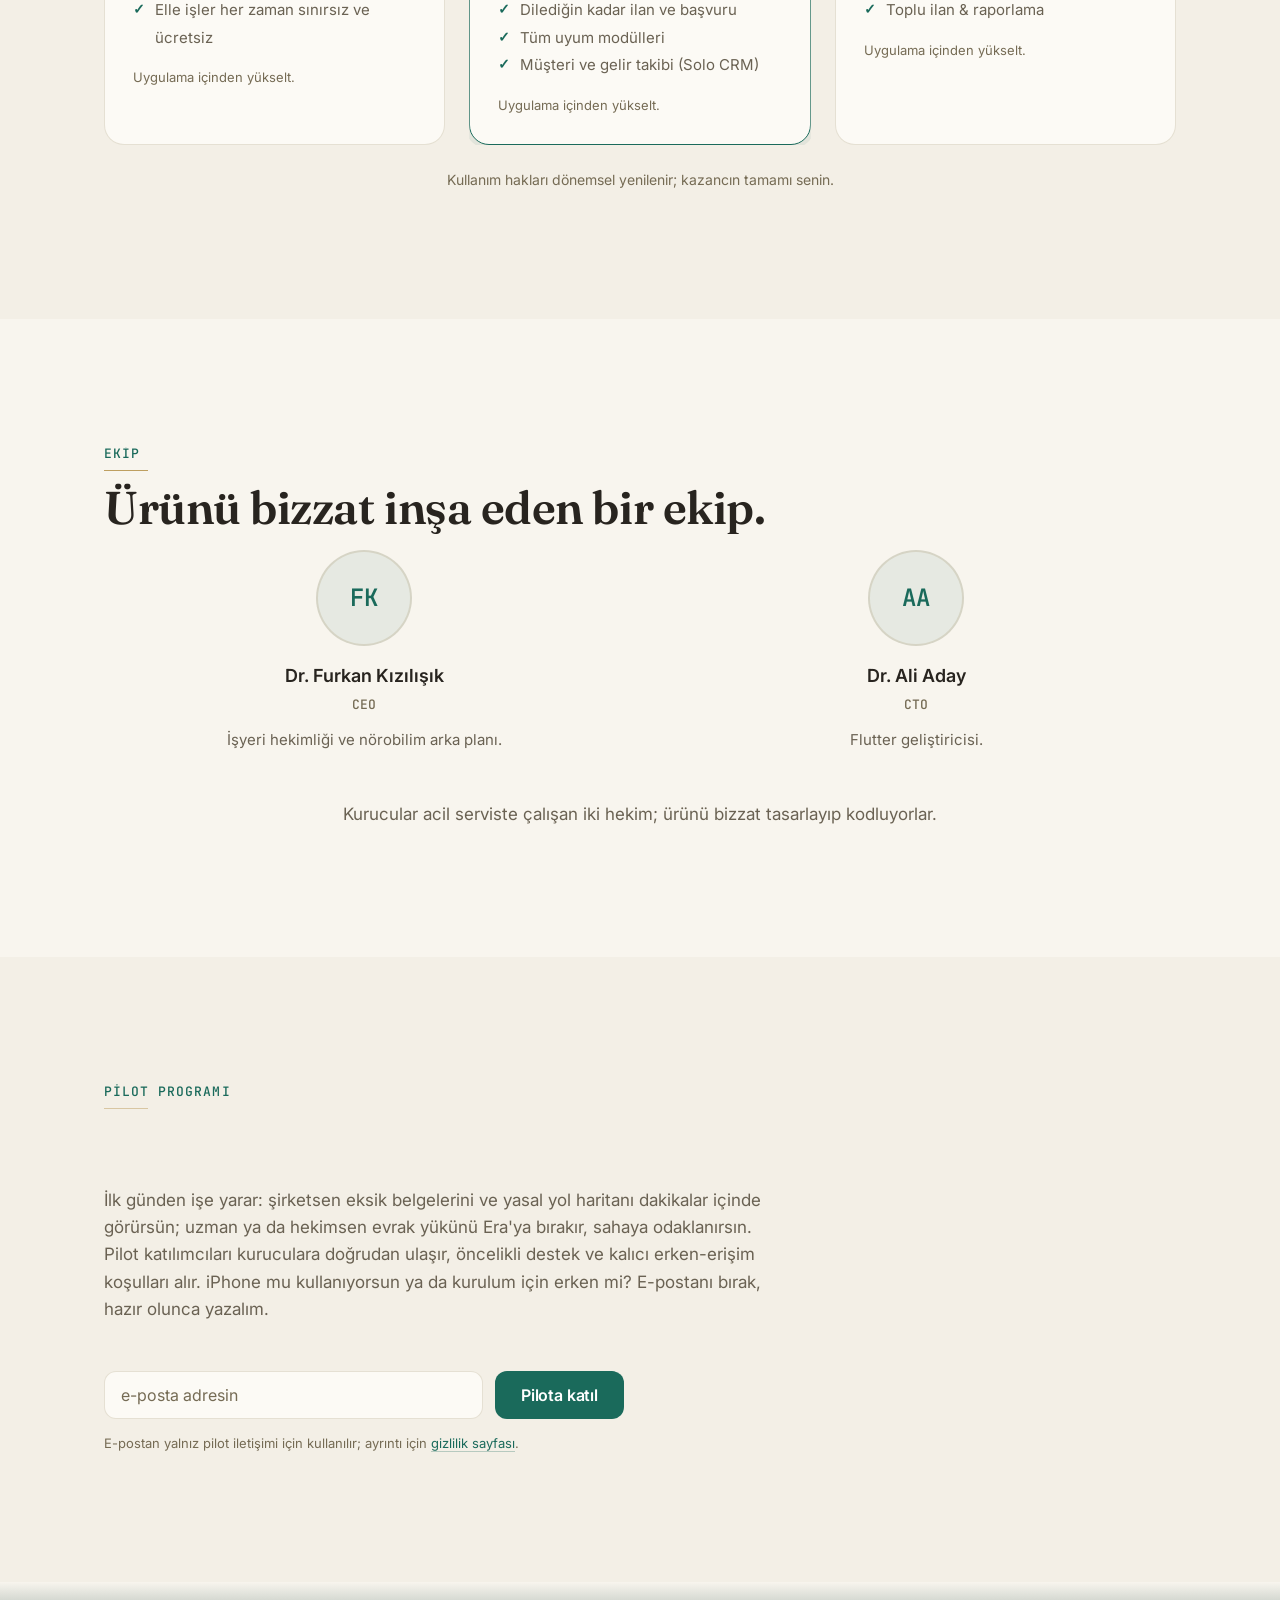
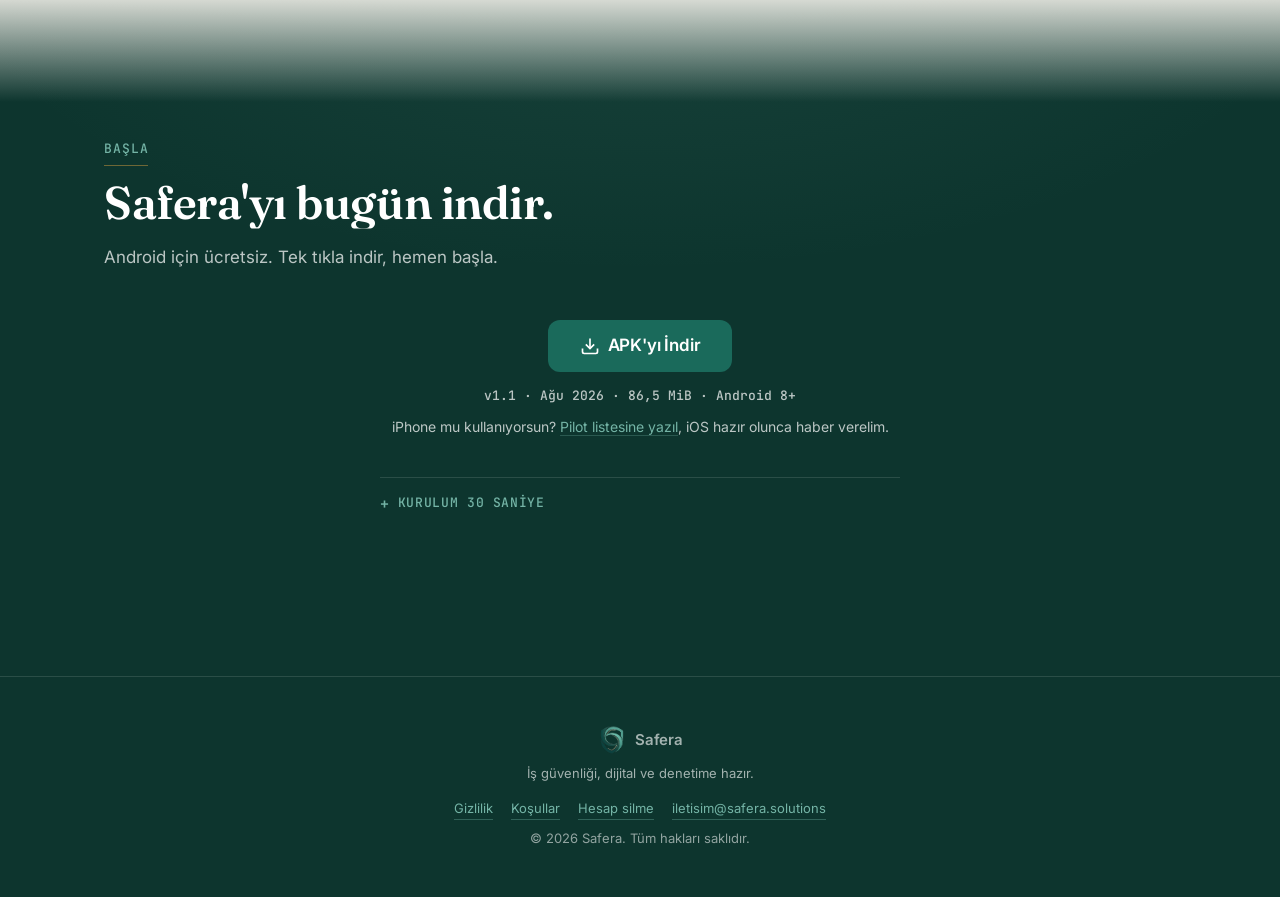
==== commit c206581a: "Site: v1.1 release APK + olculen sayilar tazelendi APK yeniden derlendi ve gercek surum imzasiyla im" ====
--- a/index.html
+++ b/index.html
@@ -1147,7 +1147,7 @@
         </a>
         <!-- Boyut ve ozet ELLE yazilmaz: tools/claims/olcum_kaynak.py --yaz
              yayimlanan site/safera.apk dosyasindan hesaplayip buraya basar. -->
-        <p class="dl-meta"><span data-en="v1.0 · Jul 2026 · ">v1.0 · Tem 2026 · </span><span data-olcum="apk_mib">74,2 MiB</span><span data-en=" · Android 8+"> · Android 8+</span></p>
+        <p class="dl-meta"><span data-en="v1.1 · Aug 2026 · ">v1.1 · Ağu 2026 · </span><span data-olcum="apk_mib">86,5 MiB</span><span data-en=" · Android 8+"> · Android 8+</span></p>
         <p class="dl-alt" data-en="Using iPhone? &lt;a href='#pilot'&gt;Join the pilot list&lt;/a&gt;; we'll let you know when iOS is ready.">iPhone mu kullanıyorsun? <a href="#pilot">Pilot listesine yazıl</a>, iOS hazır olunca haber verelim.</p>
       </div>
       <details class="dl-guide reveal">
@@ -1157,7 +1157,7 @@
           <li data-en="If Android asks, allow installs from this source once.">Android sorarsa bu kaynağa bir defalık izin ver.</li>
           <li data-en="Tap “Install”, then open Safera and sign up for free.">“Yükle”ye dokun; Safera'yı aç ve ücretsiz kaydol.</li>
         </ol>
-        <p class="dl-hash">SHA-256: <span data-olcum="apk_sha256">ecaeeb0cbac7ecaf6f80105d620072b659de9d7c50678a155d892449dda0b56a</span></p>
+        <p class="dl-hash">SHA-256: <span data-olcum="apk_sha256">96744e4f8d7d60b6479faba5844c331f521d1daf9b06f7050374cd9faf6d67bd</span></p>
         <p class="dl-hash-not"><span data-en="This digest is computed from the published file at publish time. If it does not match your download, do not install the file.">Bu özet, yayım anında yayımlanan dosyanın kendisinden hesaplanır. İndirdiğin dosyanın özeti buradakiyle aynı değilse dosyayı kurma.</span></p>
       </details>
     </div>
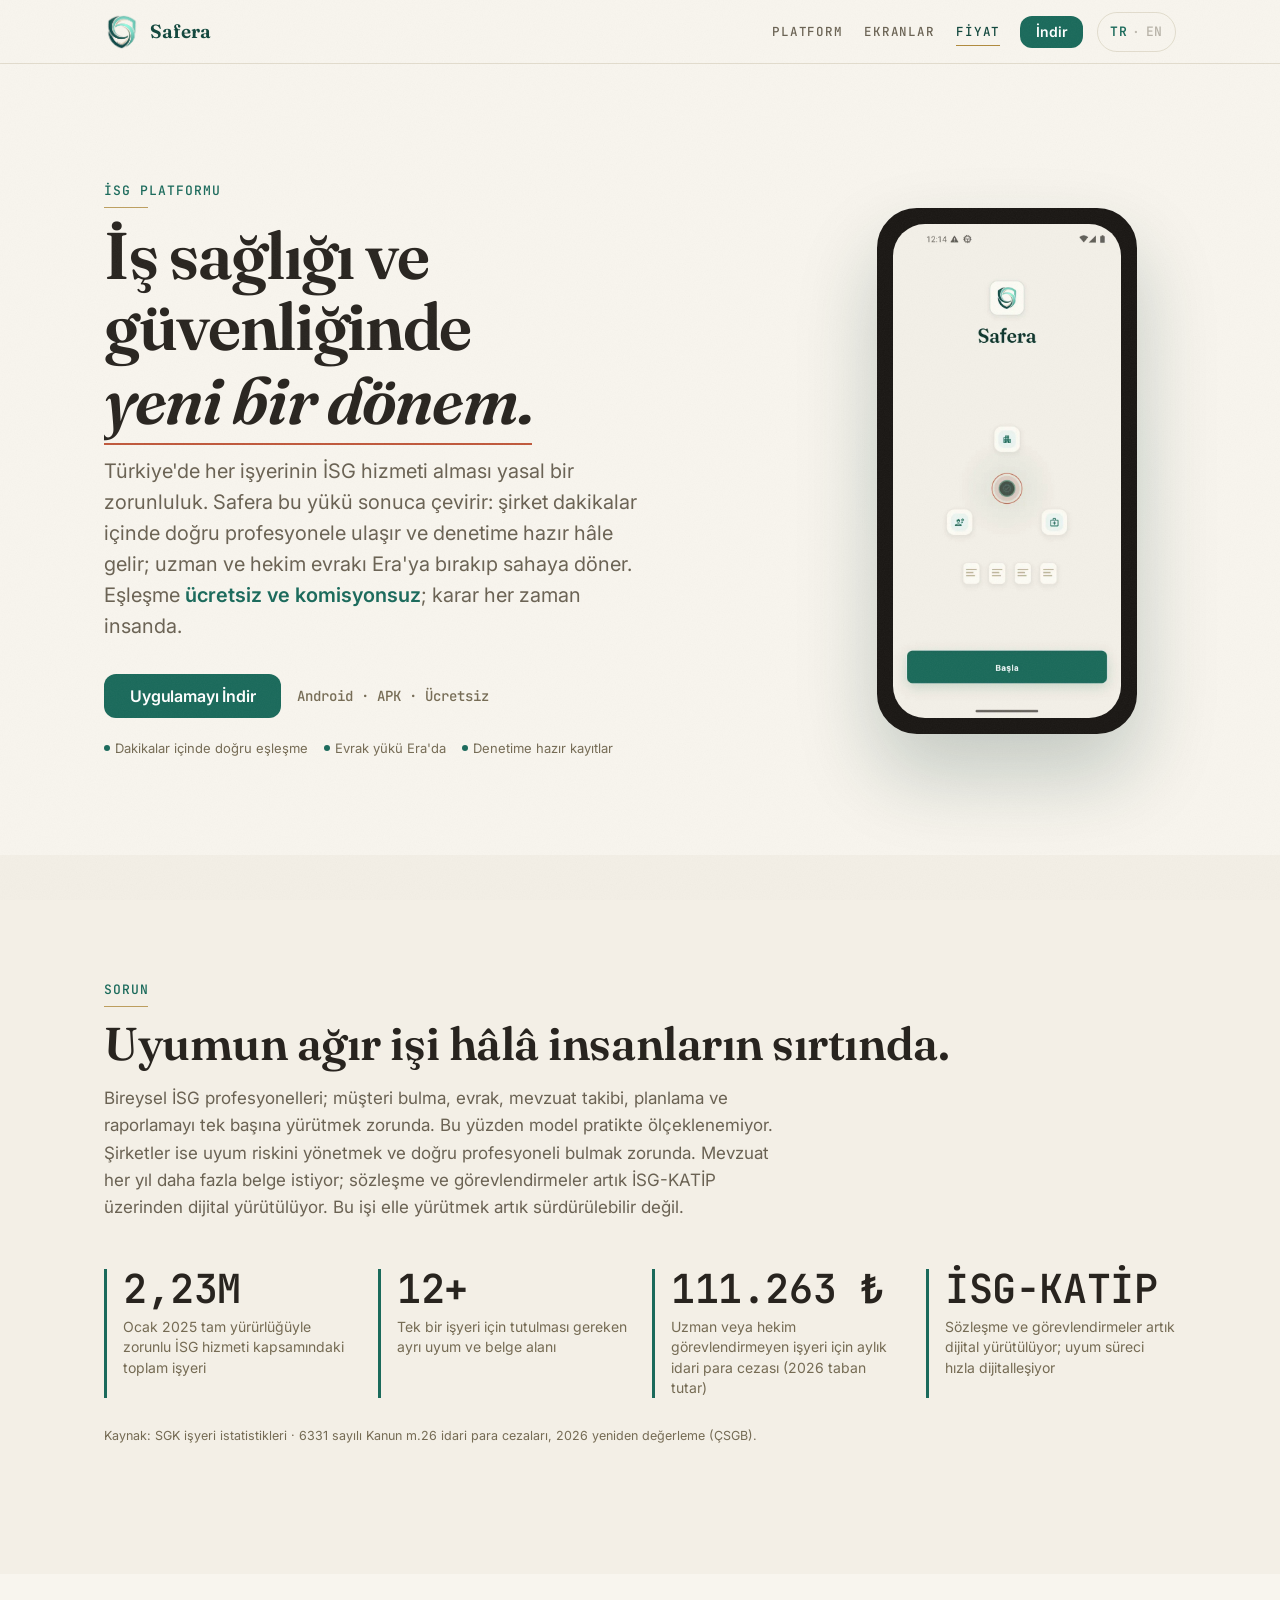
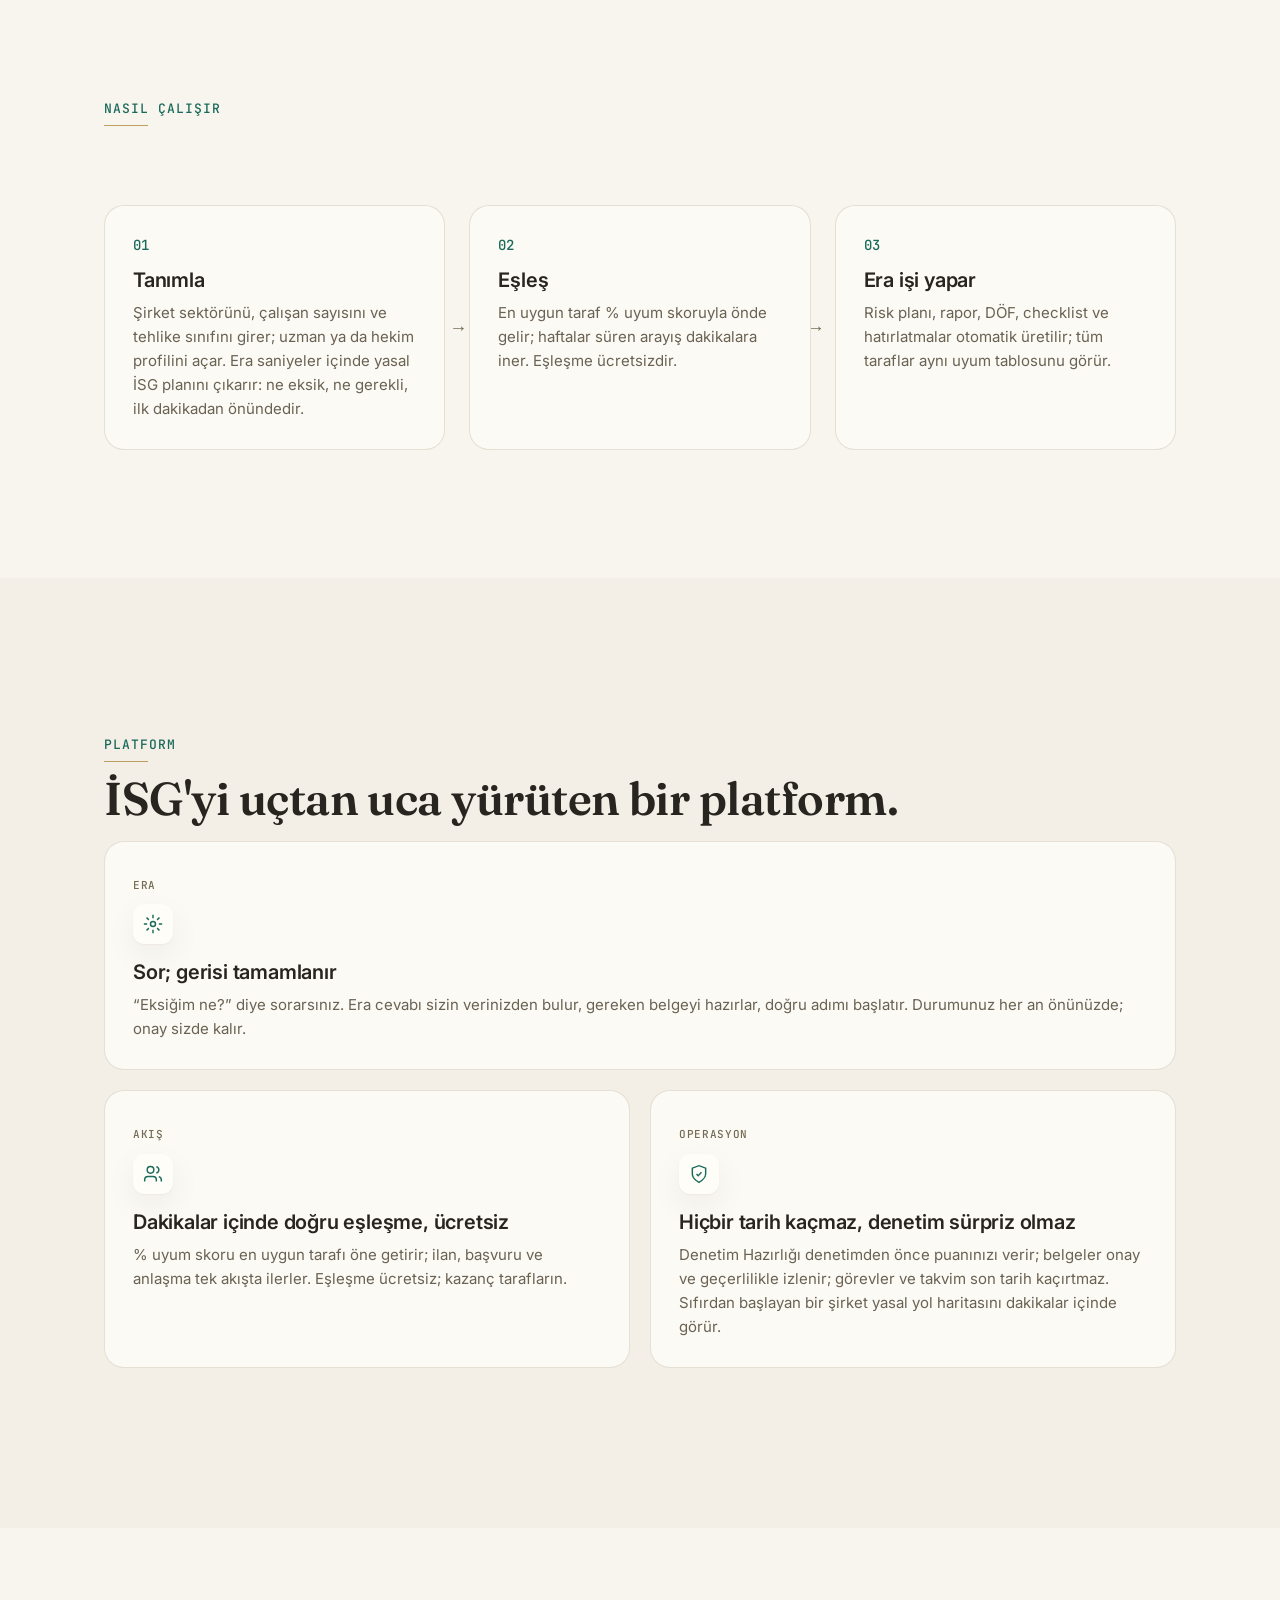
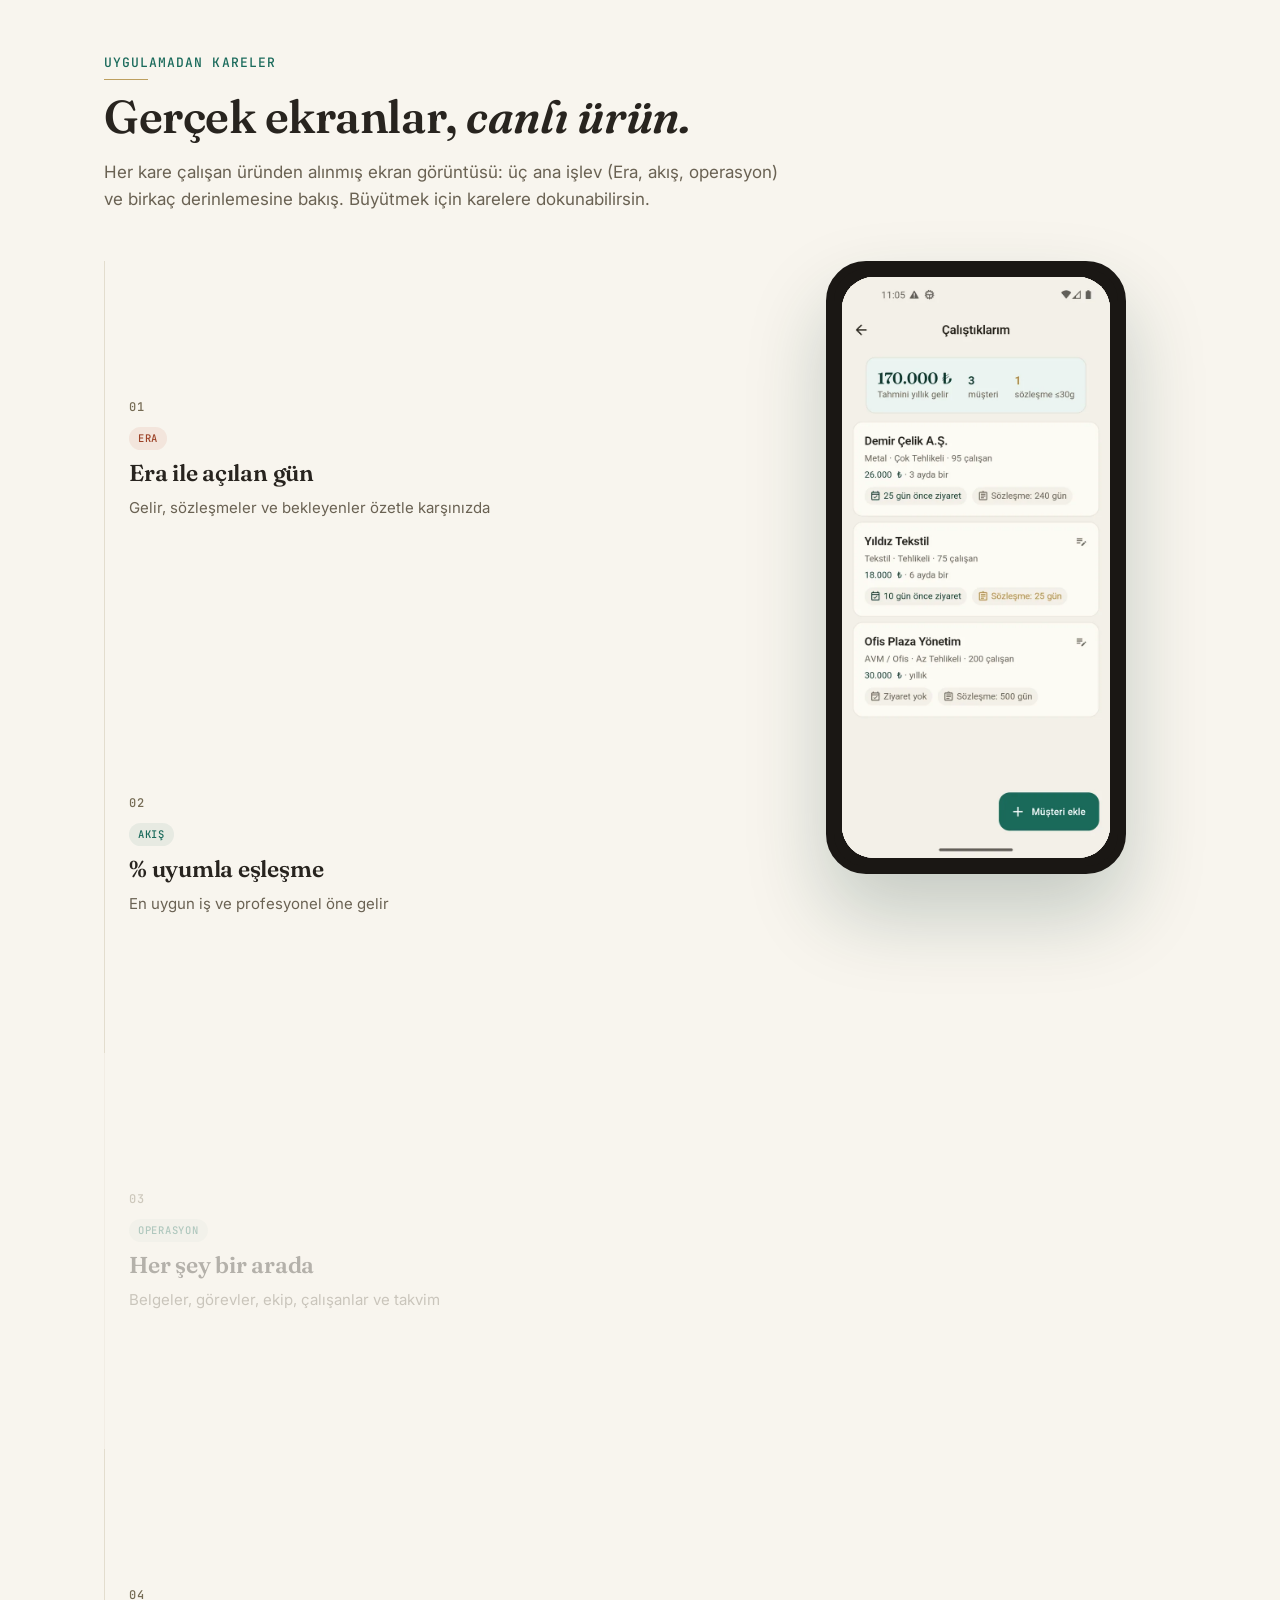
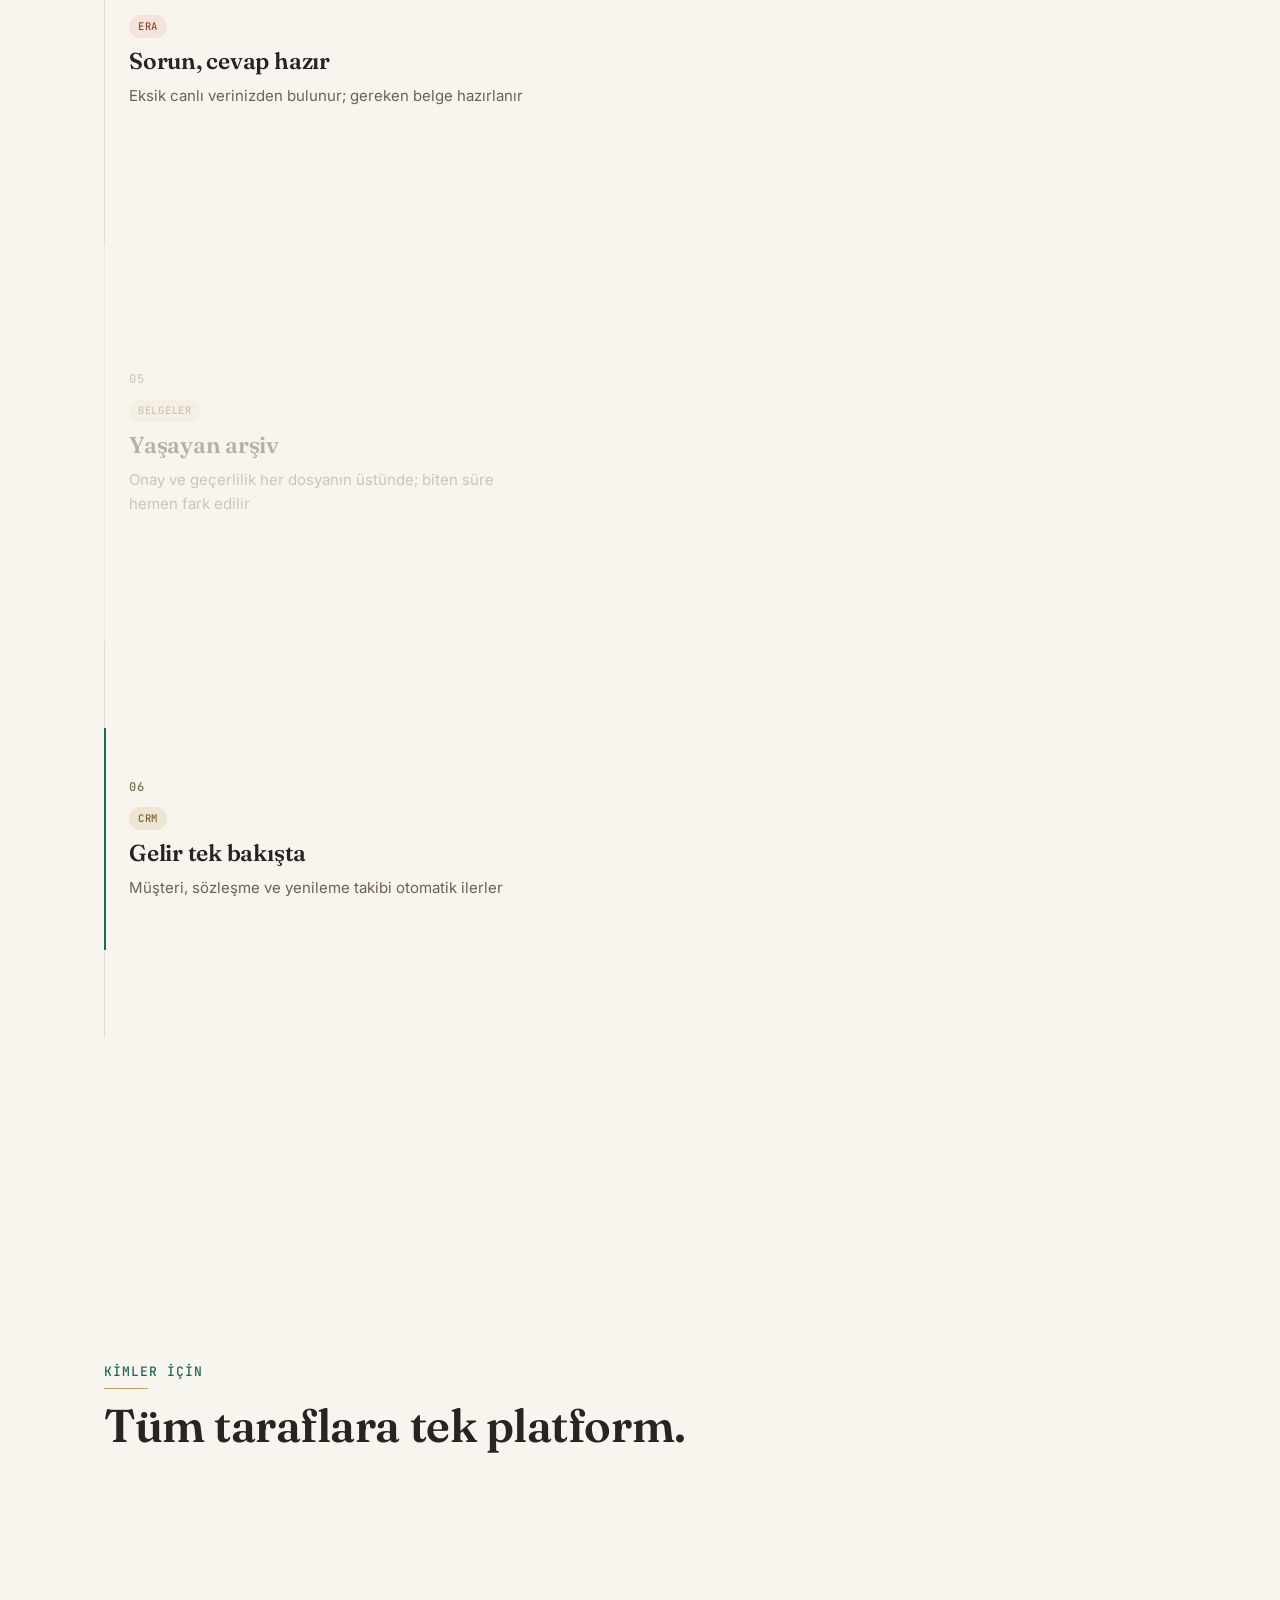
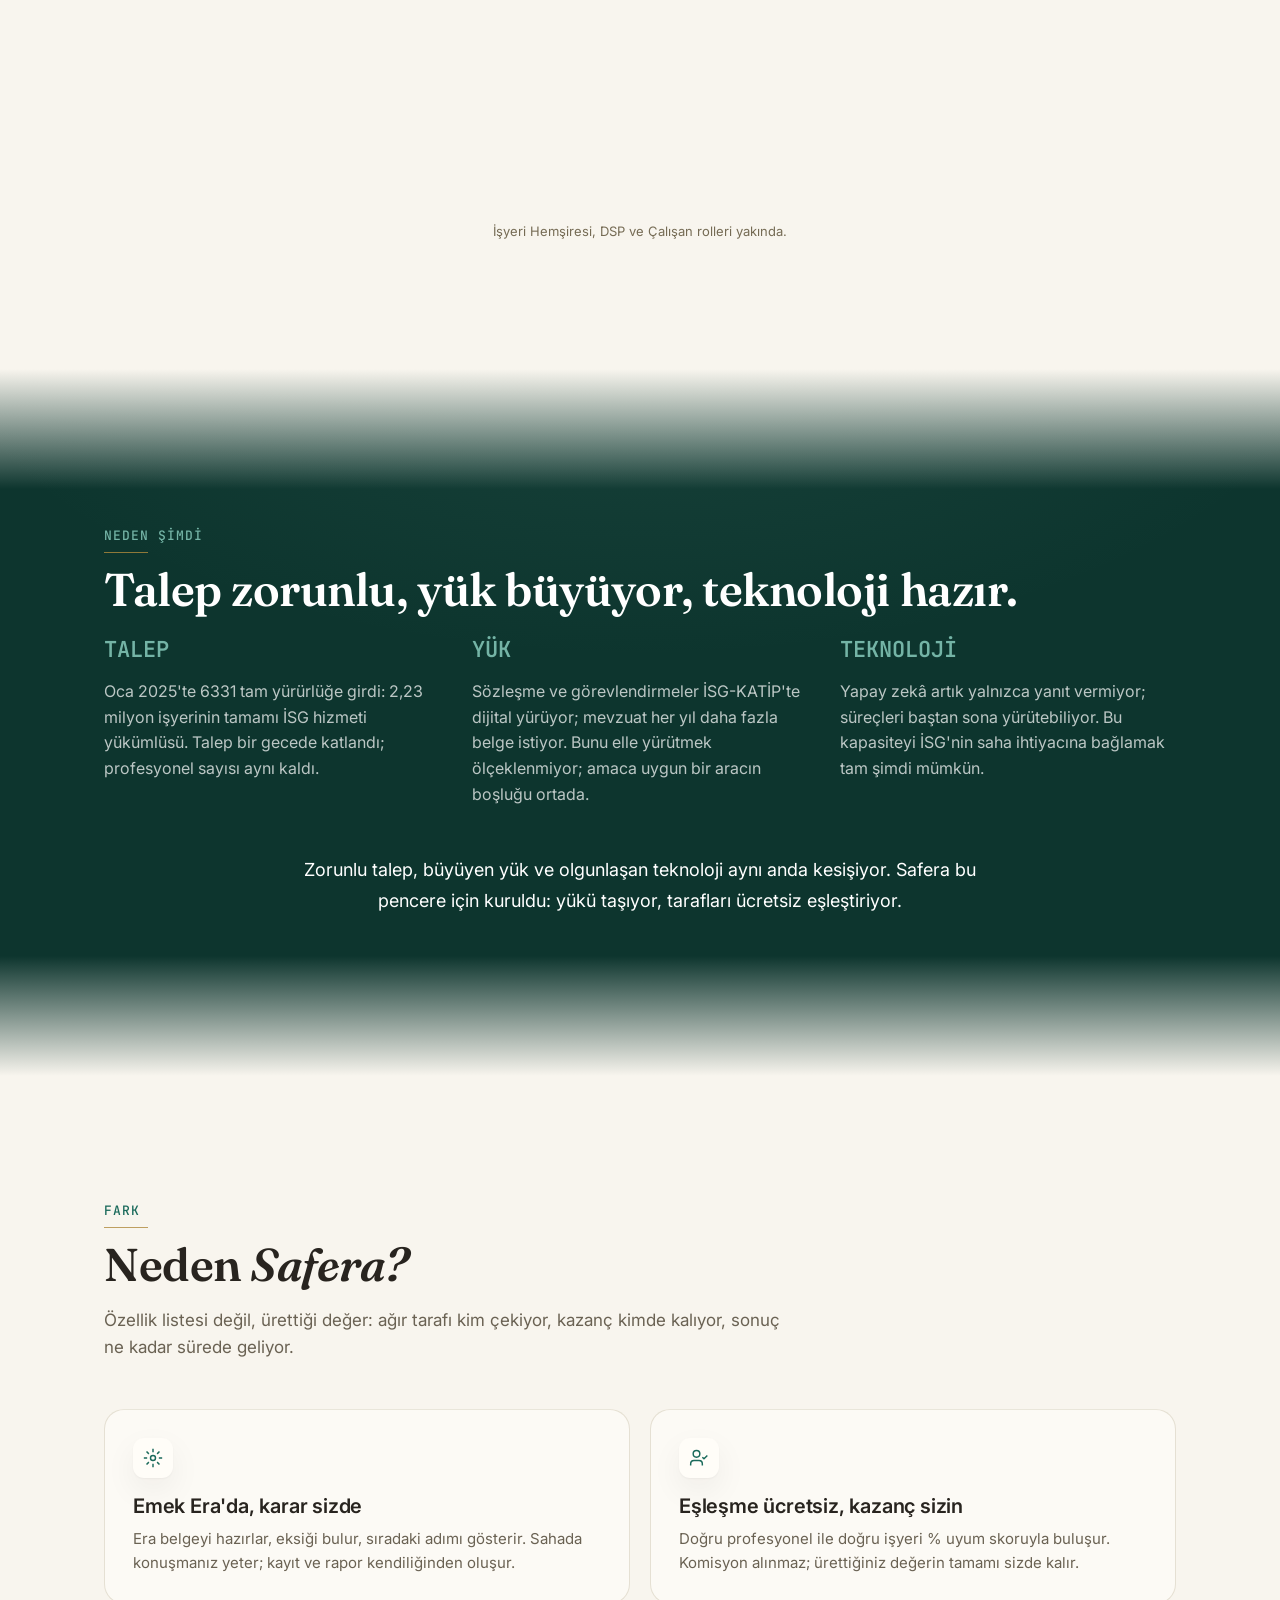
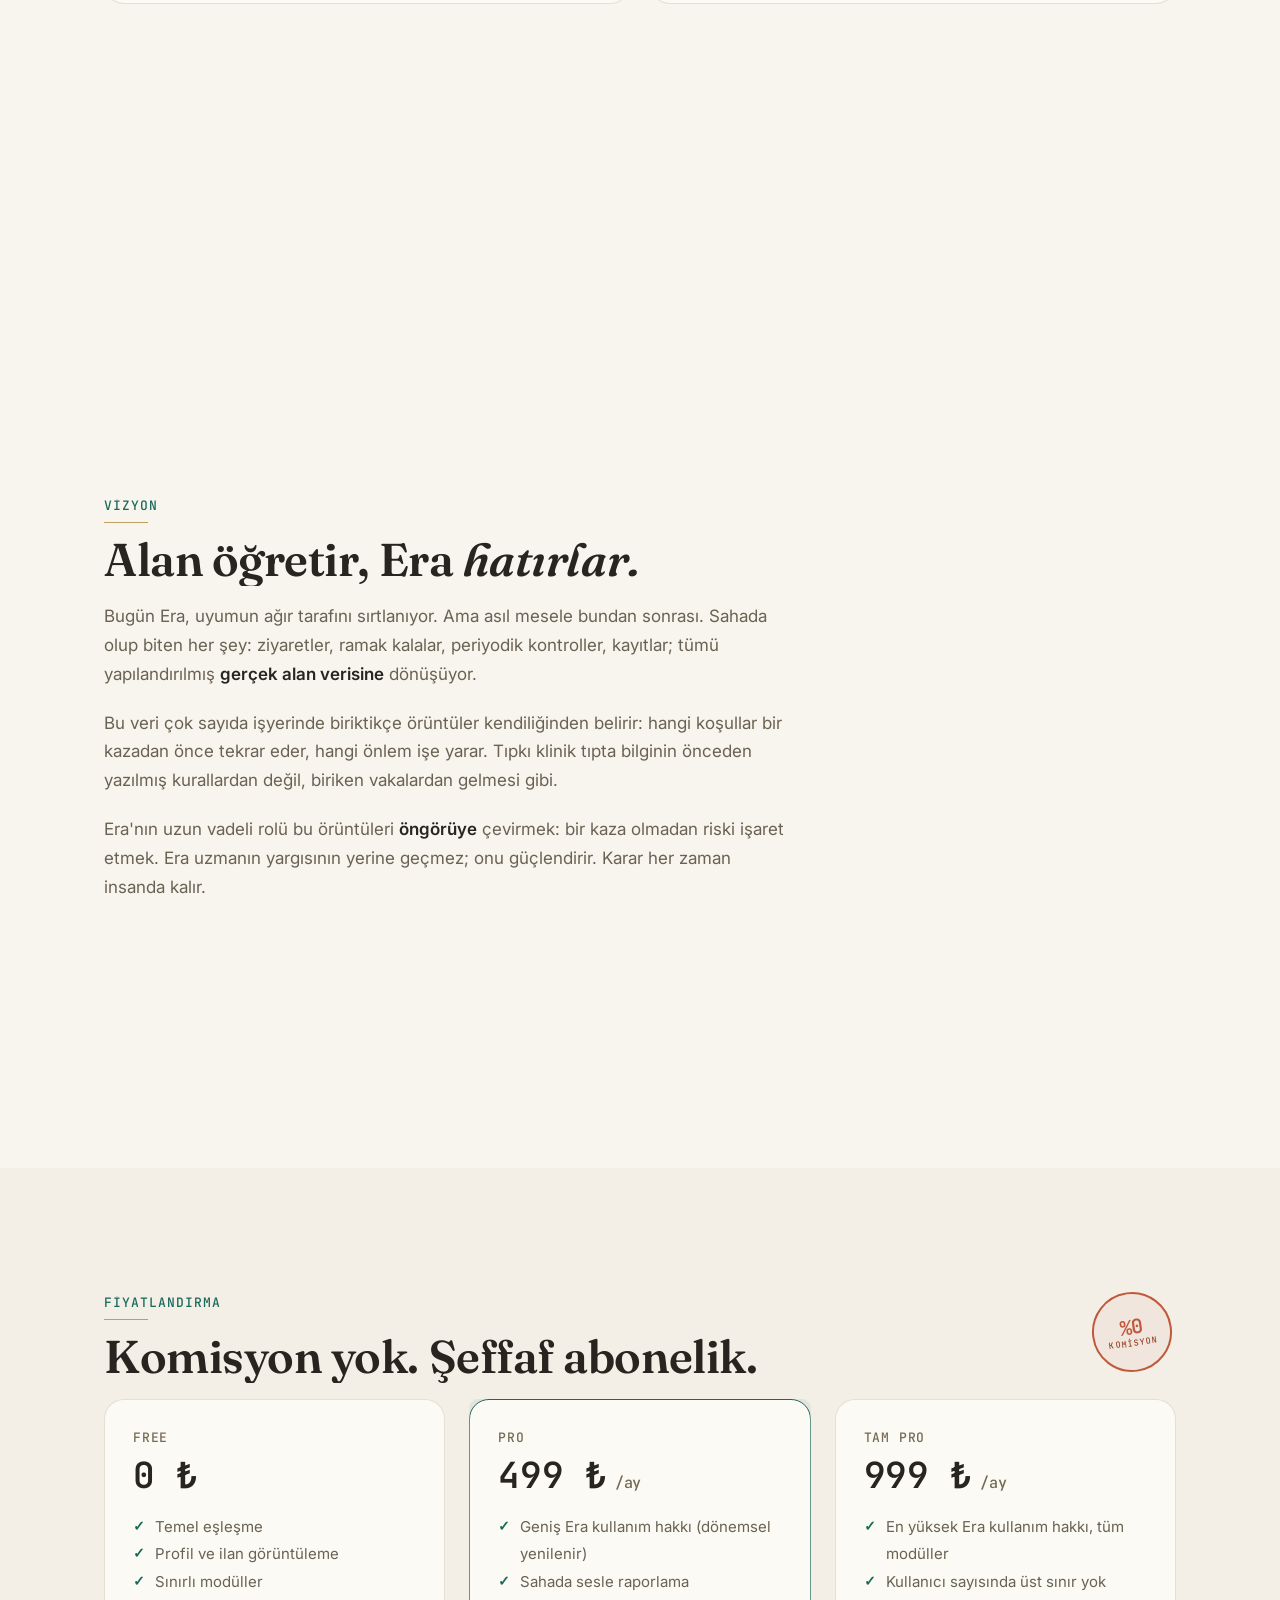
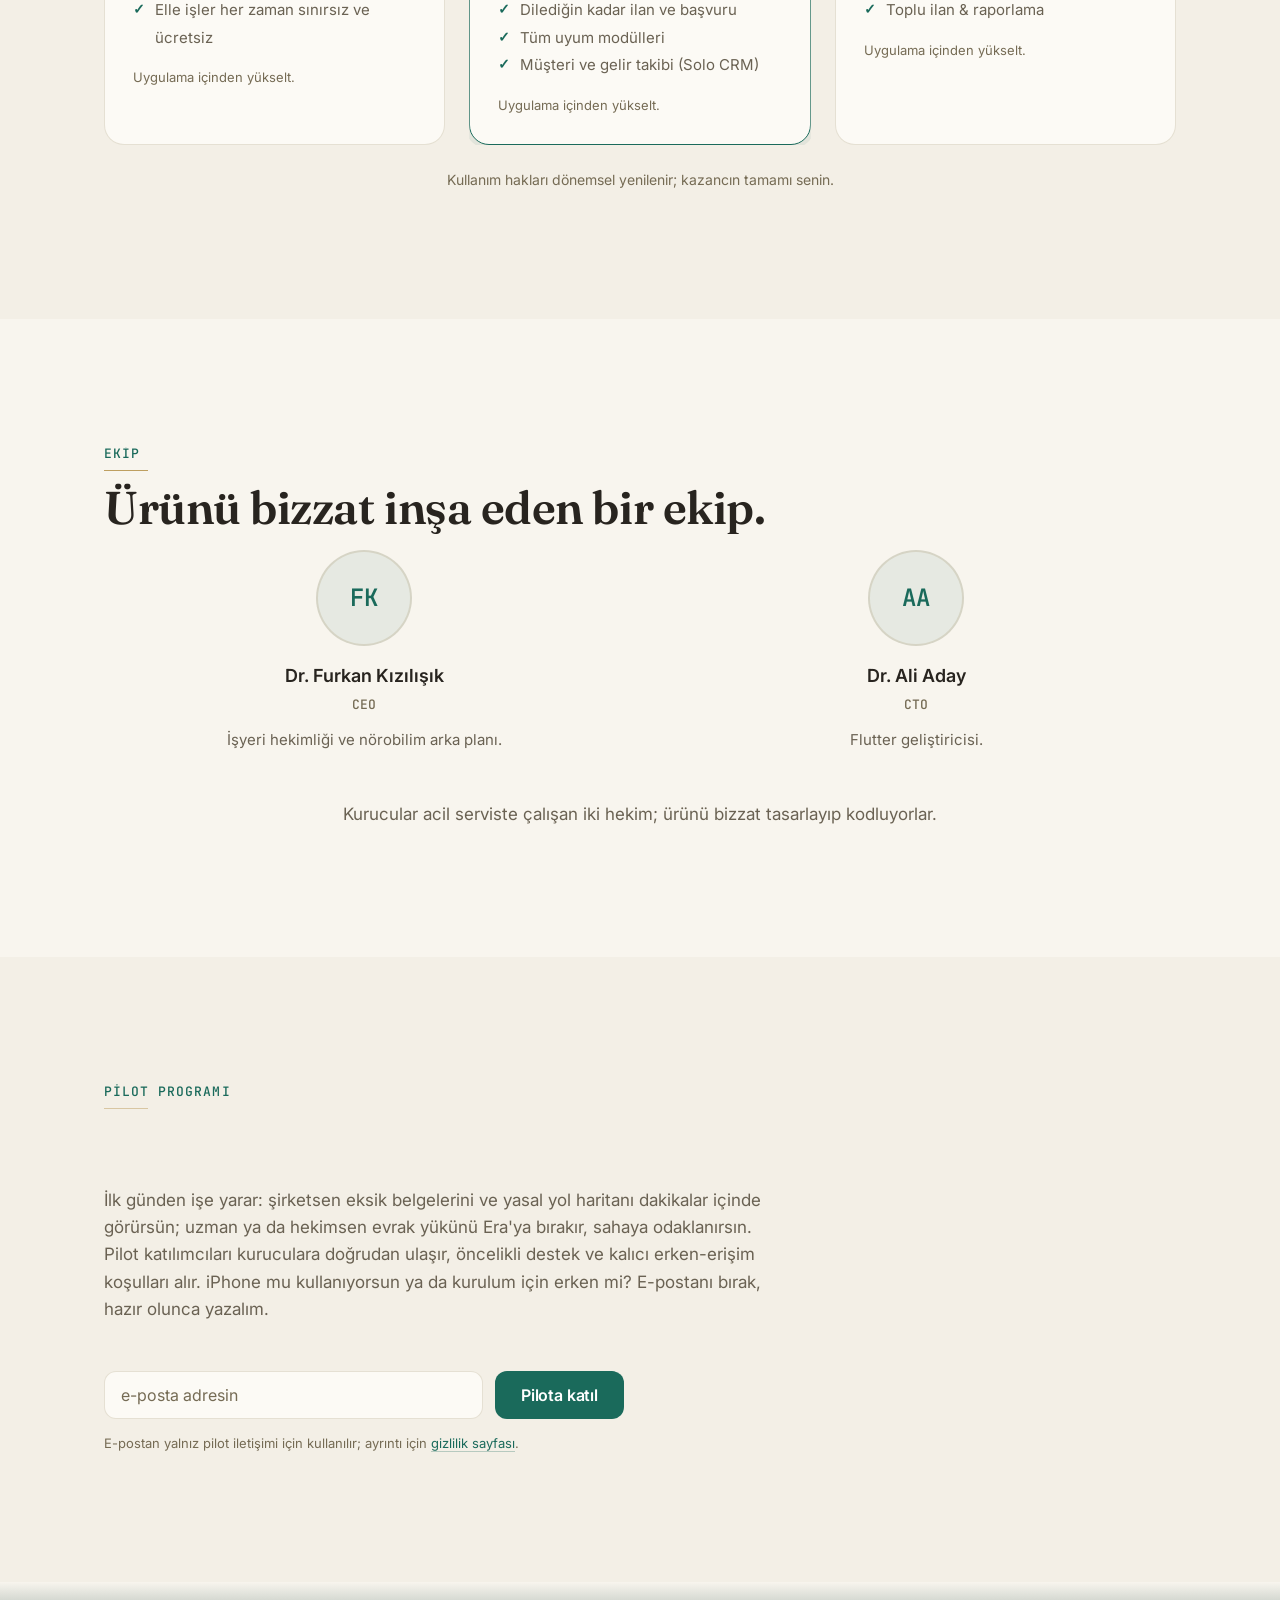
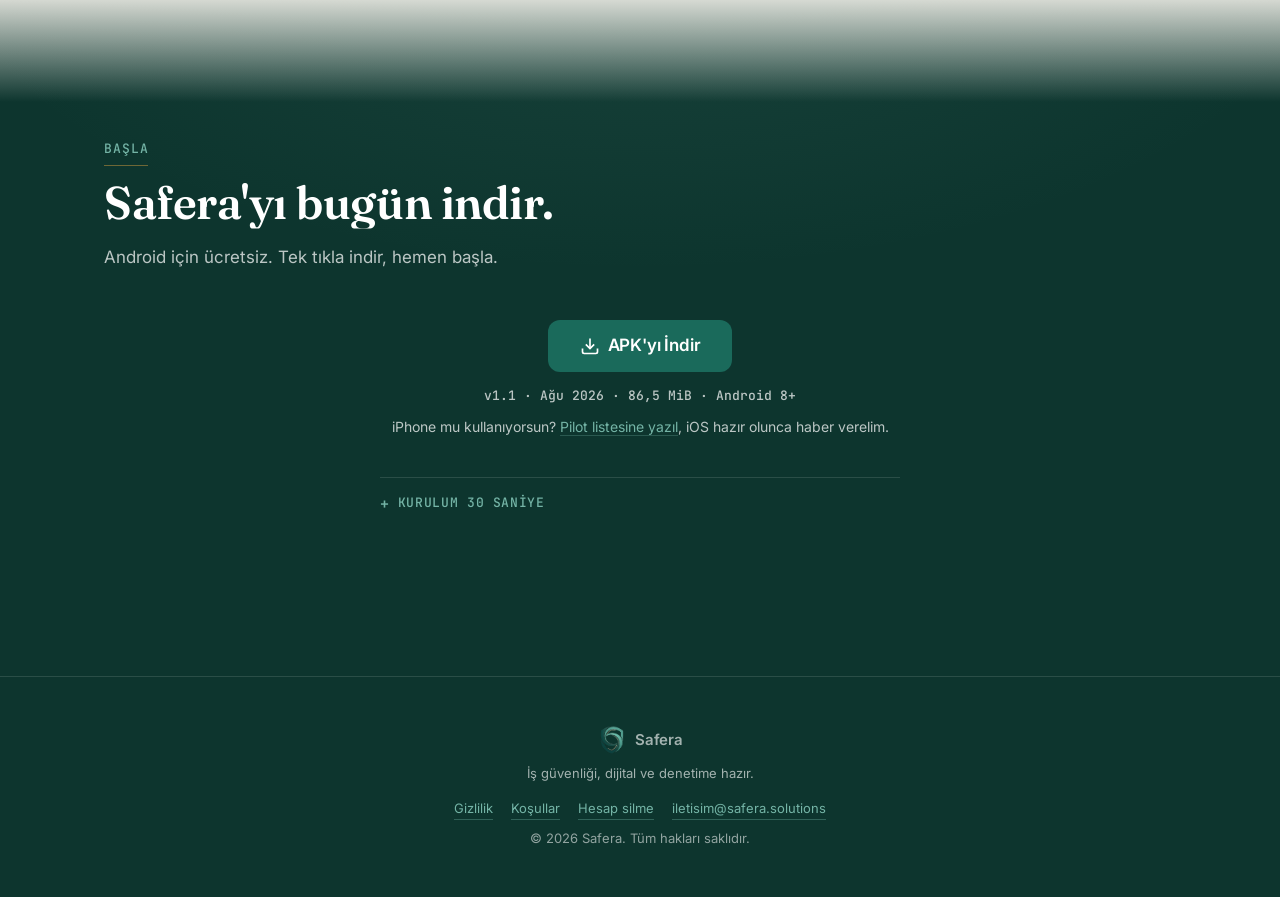
==== commit 8b6bd353: "Site: APK yeniden derlendi (onay karti dugme kirpilmasi giderildi) Emulatorde olculen kusur: Era ona" ====
--- a/index.html
+++ b/index.html
@@ -1157,7 +1157,7 @@
           <li data-en="If Android asks, allow installs from this source once.">Android sorarsa bu kaynağa bir defalık izin ver.</li>
           <li data-en="Tap “Install”, then open Safera and sign up for free.">“Yükle”ye dokun; Safera'yı aç ve ücretsiz kaydol.</li>
         </ol>
-        <p class="dl-hash">SHA-256: <span data-olcum="apk_sha256">96744e4f8d7d60b6479faba5844c331f521d1daf9b06f7050374cd9faf6d67bd</span></p>
+        <p class="dl-hash">SHA-256: <span data-olcum="apk_sha256">e17cb97848d6e7328908973cb21edbdc984890dc1e4b06c0b6113f06452f5527</span></p>
         <p class="dl-hash-not"><span data-en="This digest is computed from the published file at publish time. If it does not match your download, do not install the file.">Bu özet, yayım anında yayımlanan dosyanın kendisinden hesaplanır. İndirdiğin dosyanın özeti buradakiyle aynı değilse dosyayı kurma.</span></p>
       </details>
     </div>
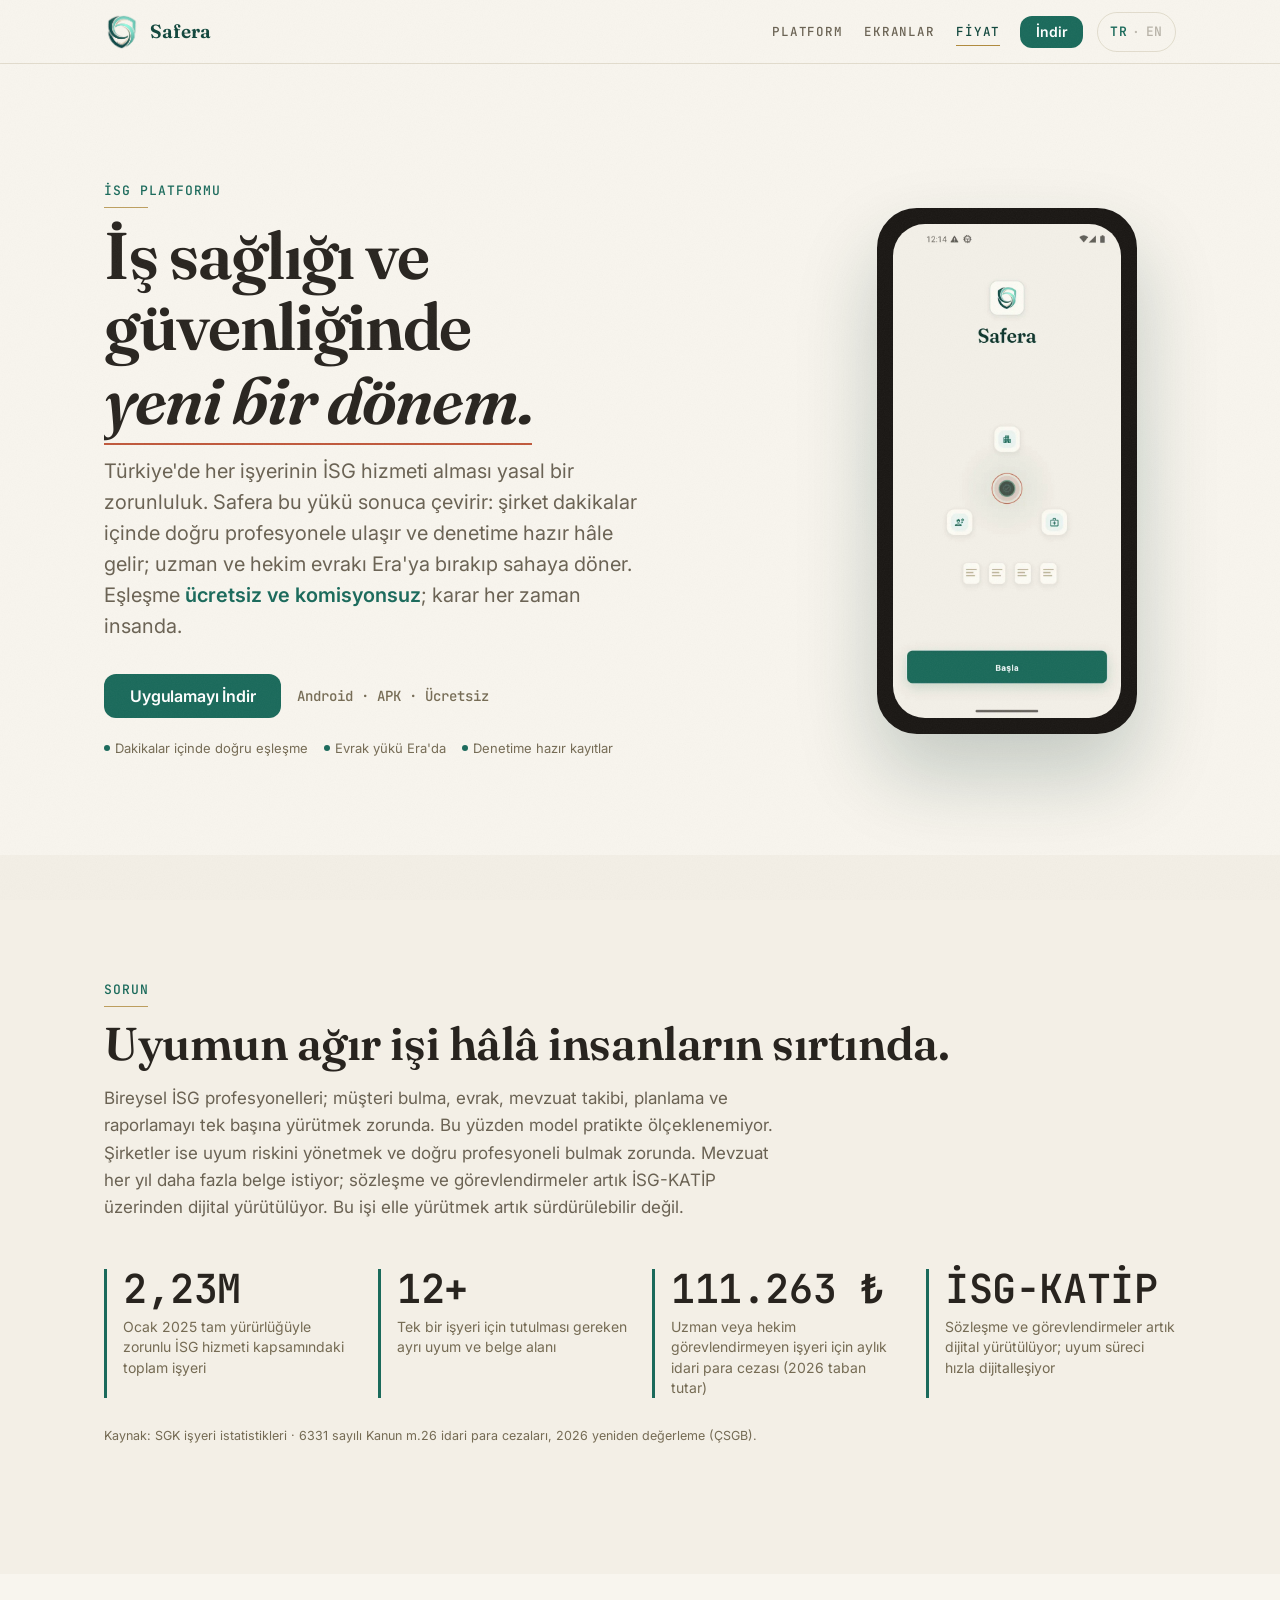
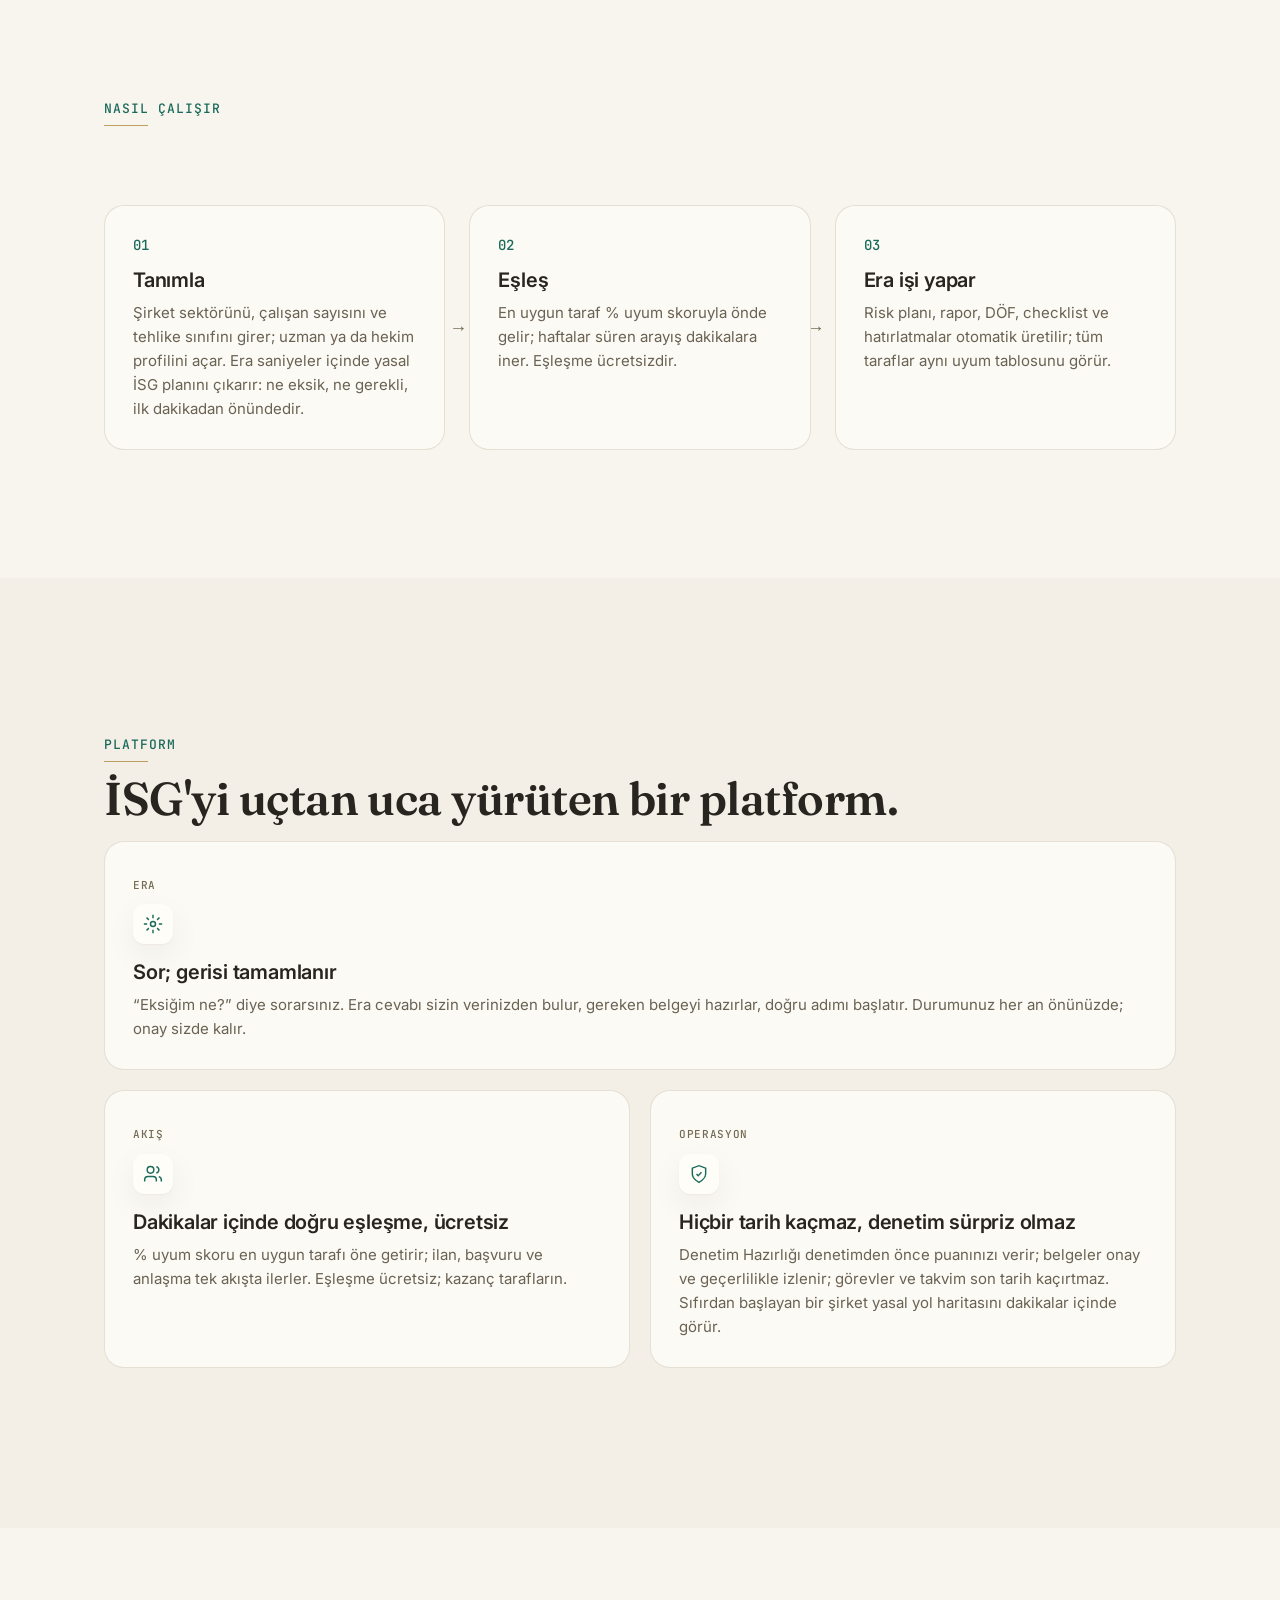
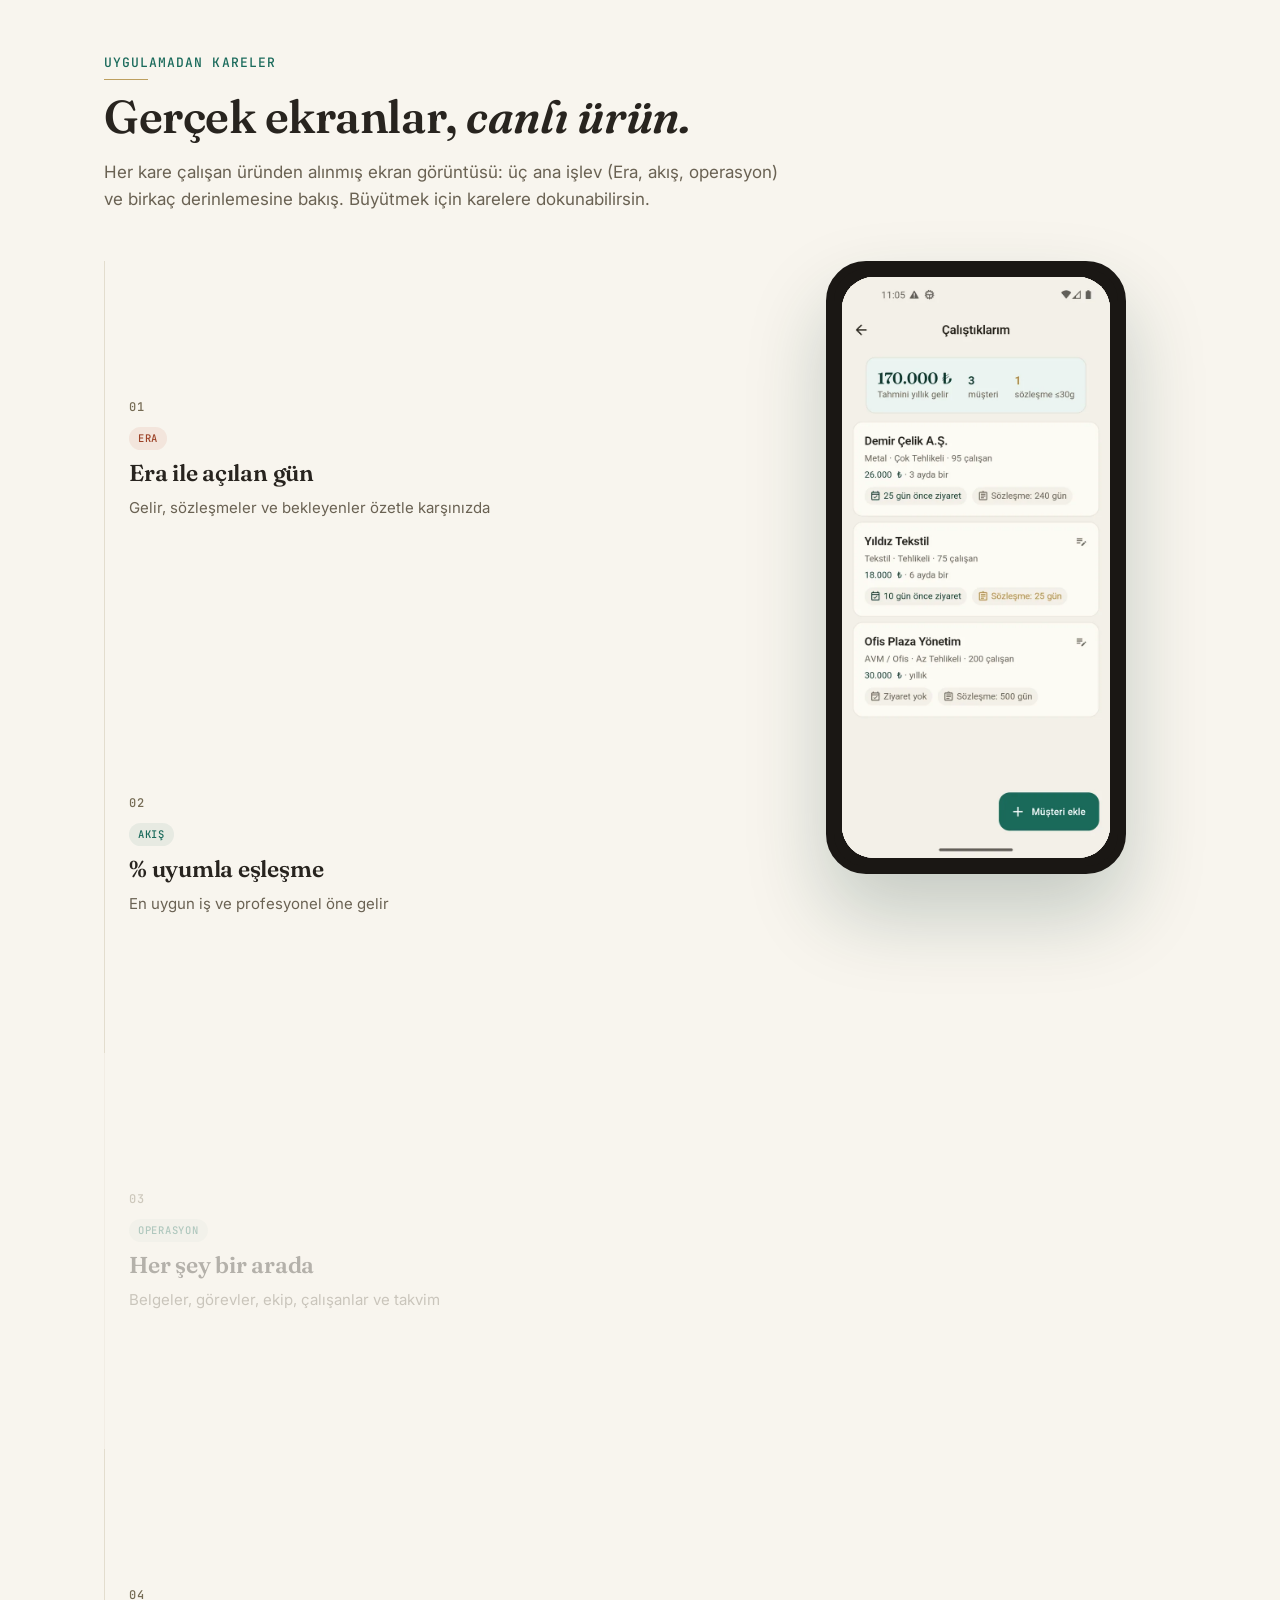
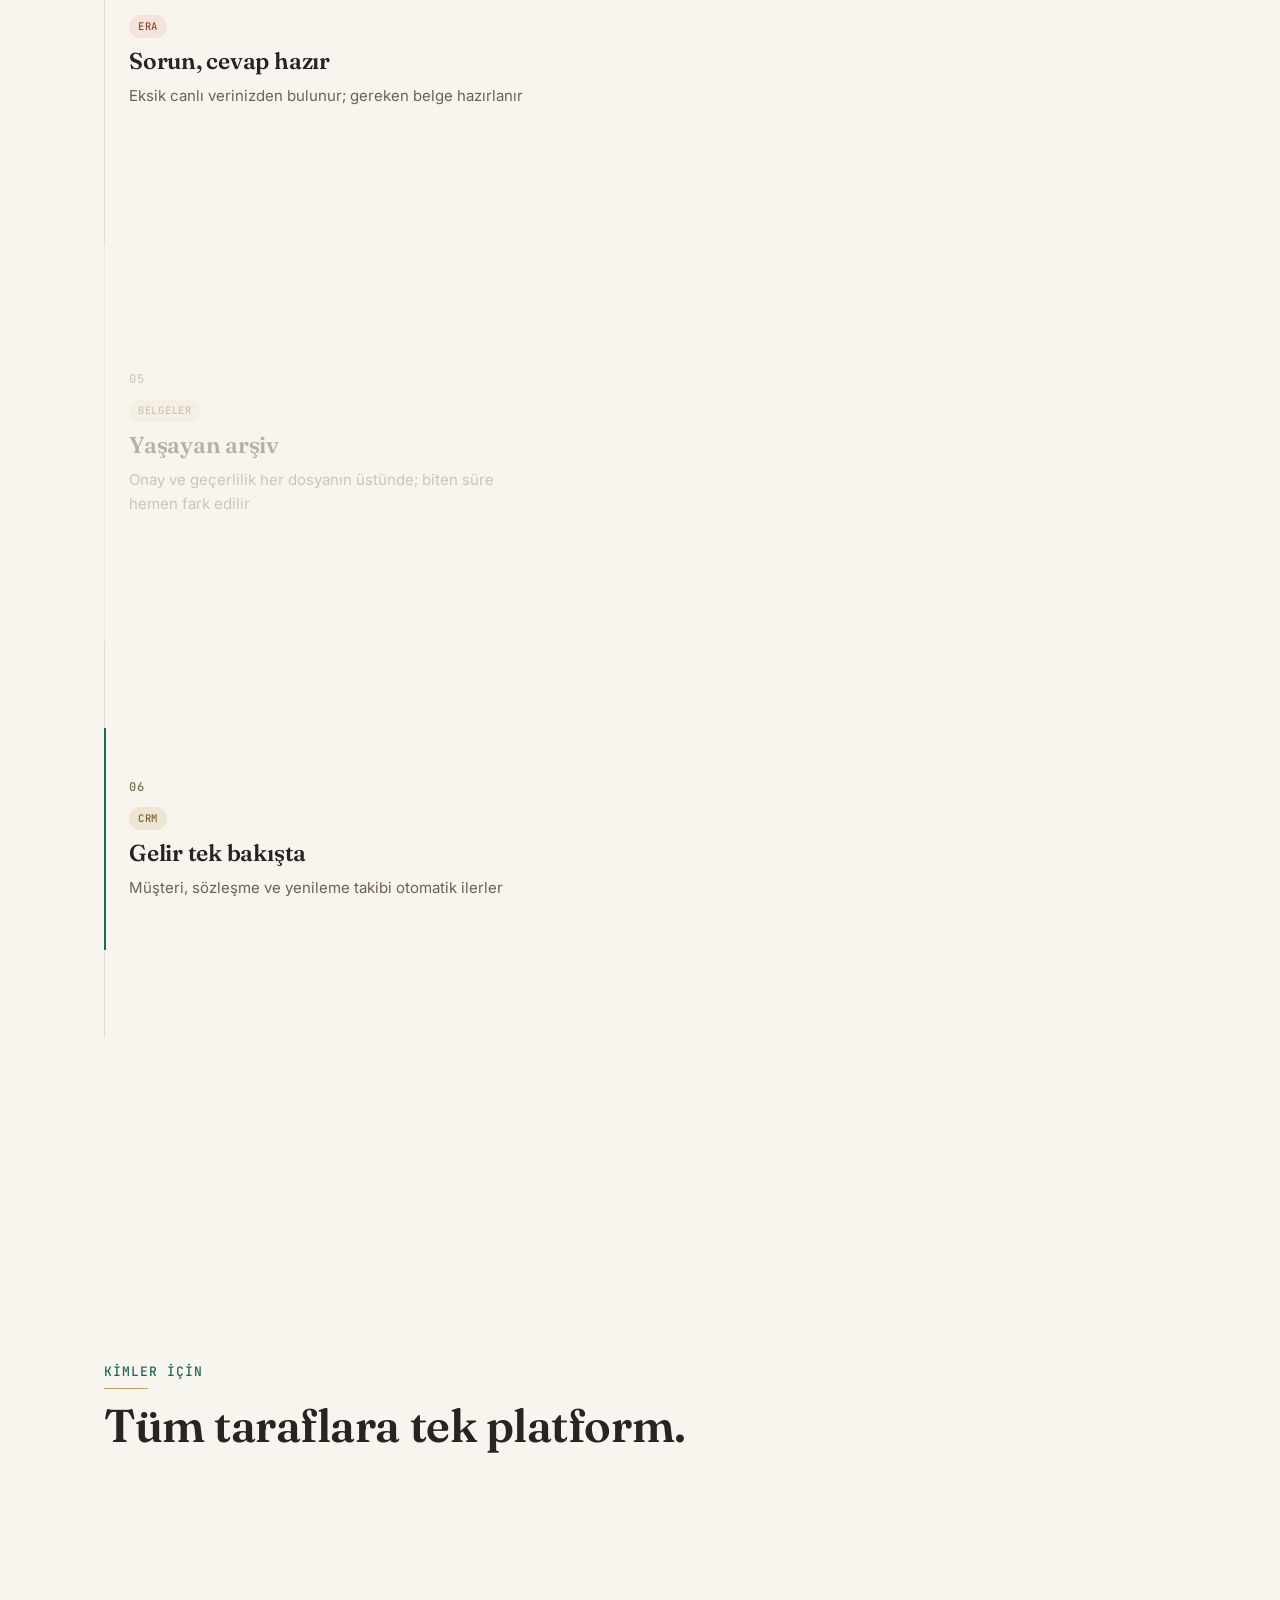
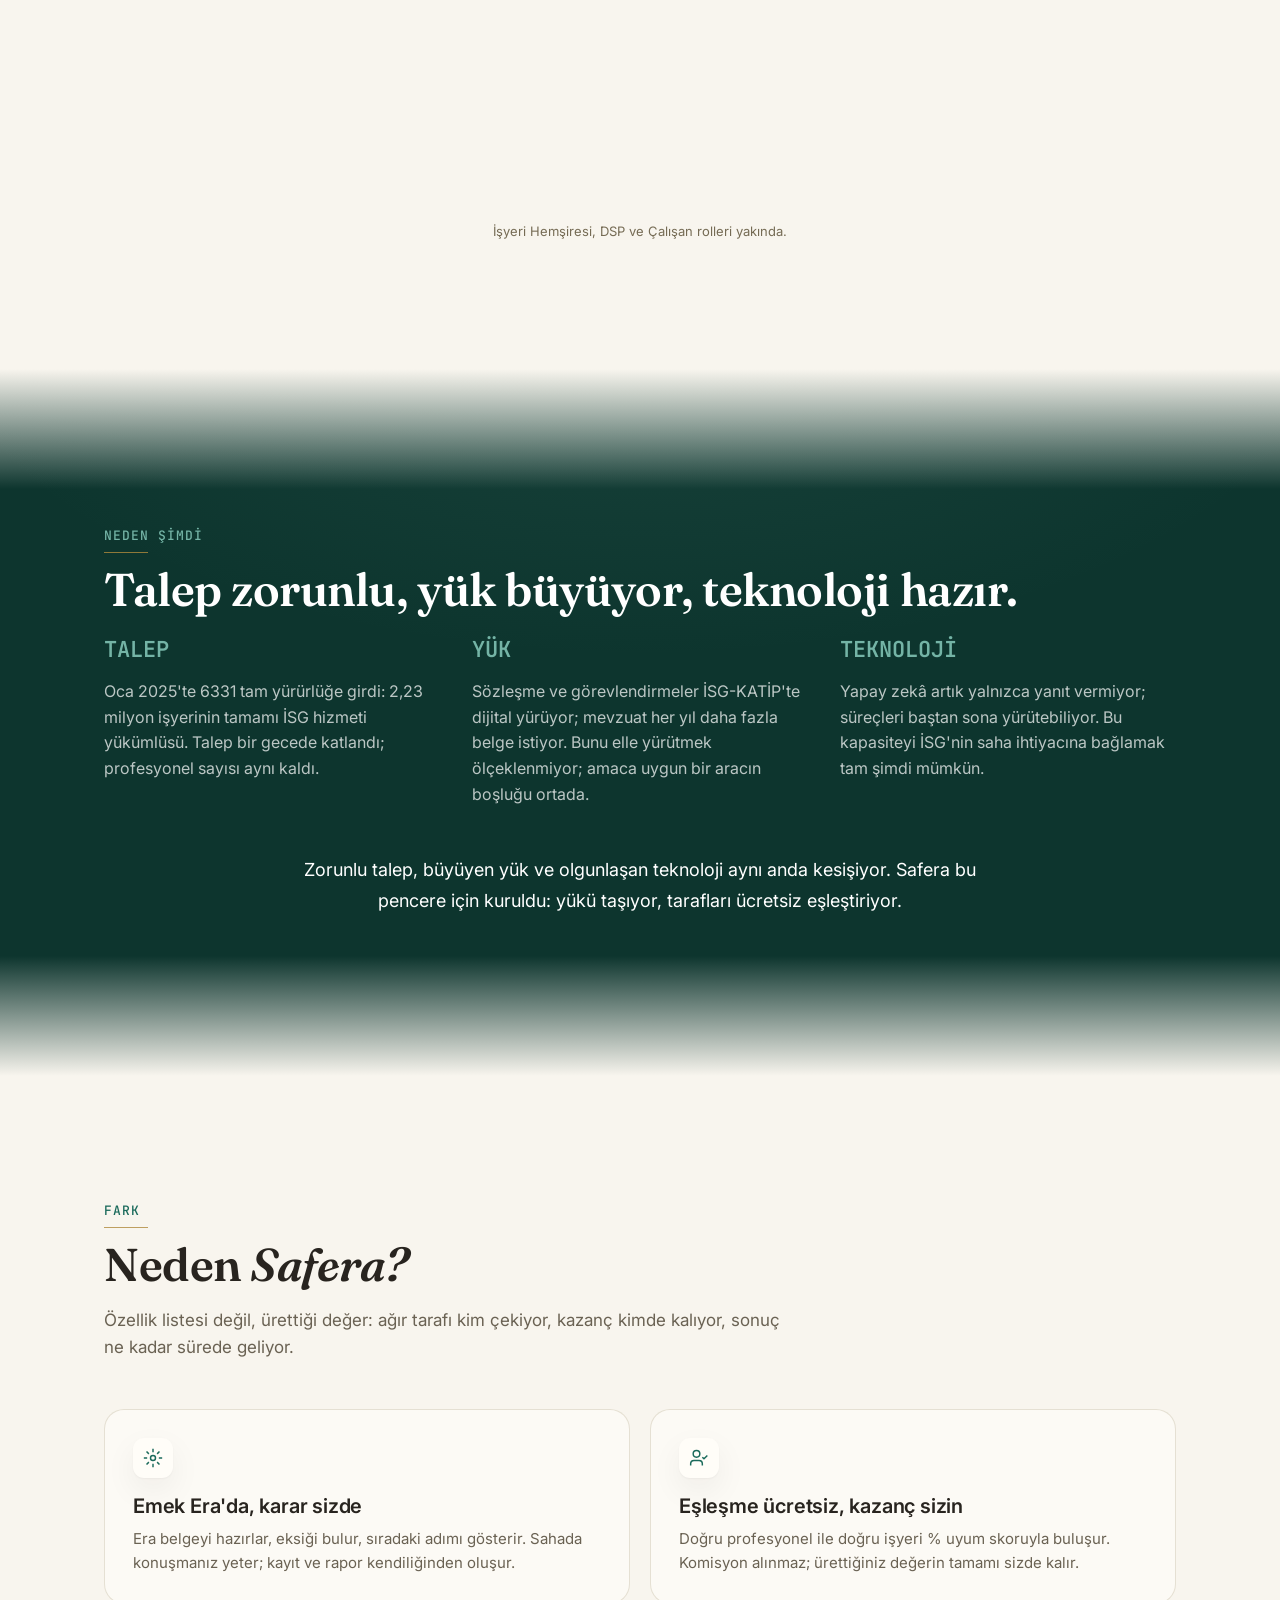
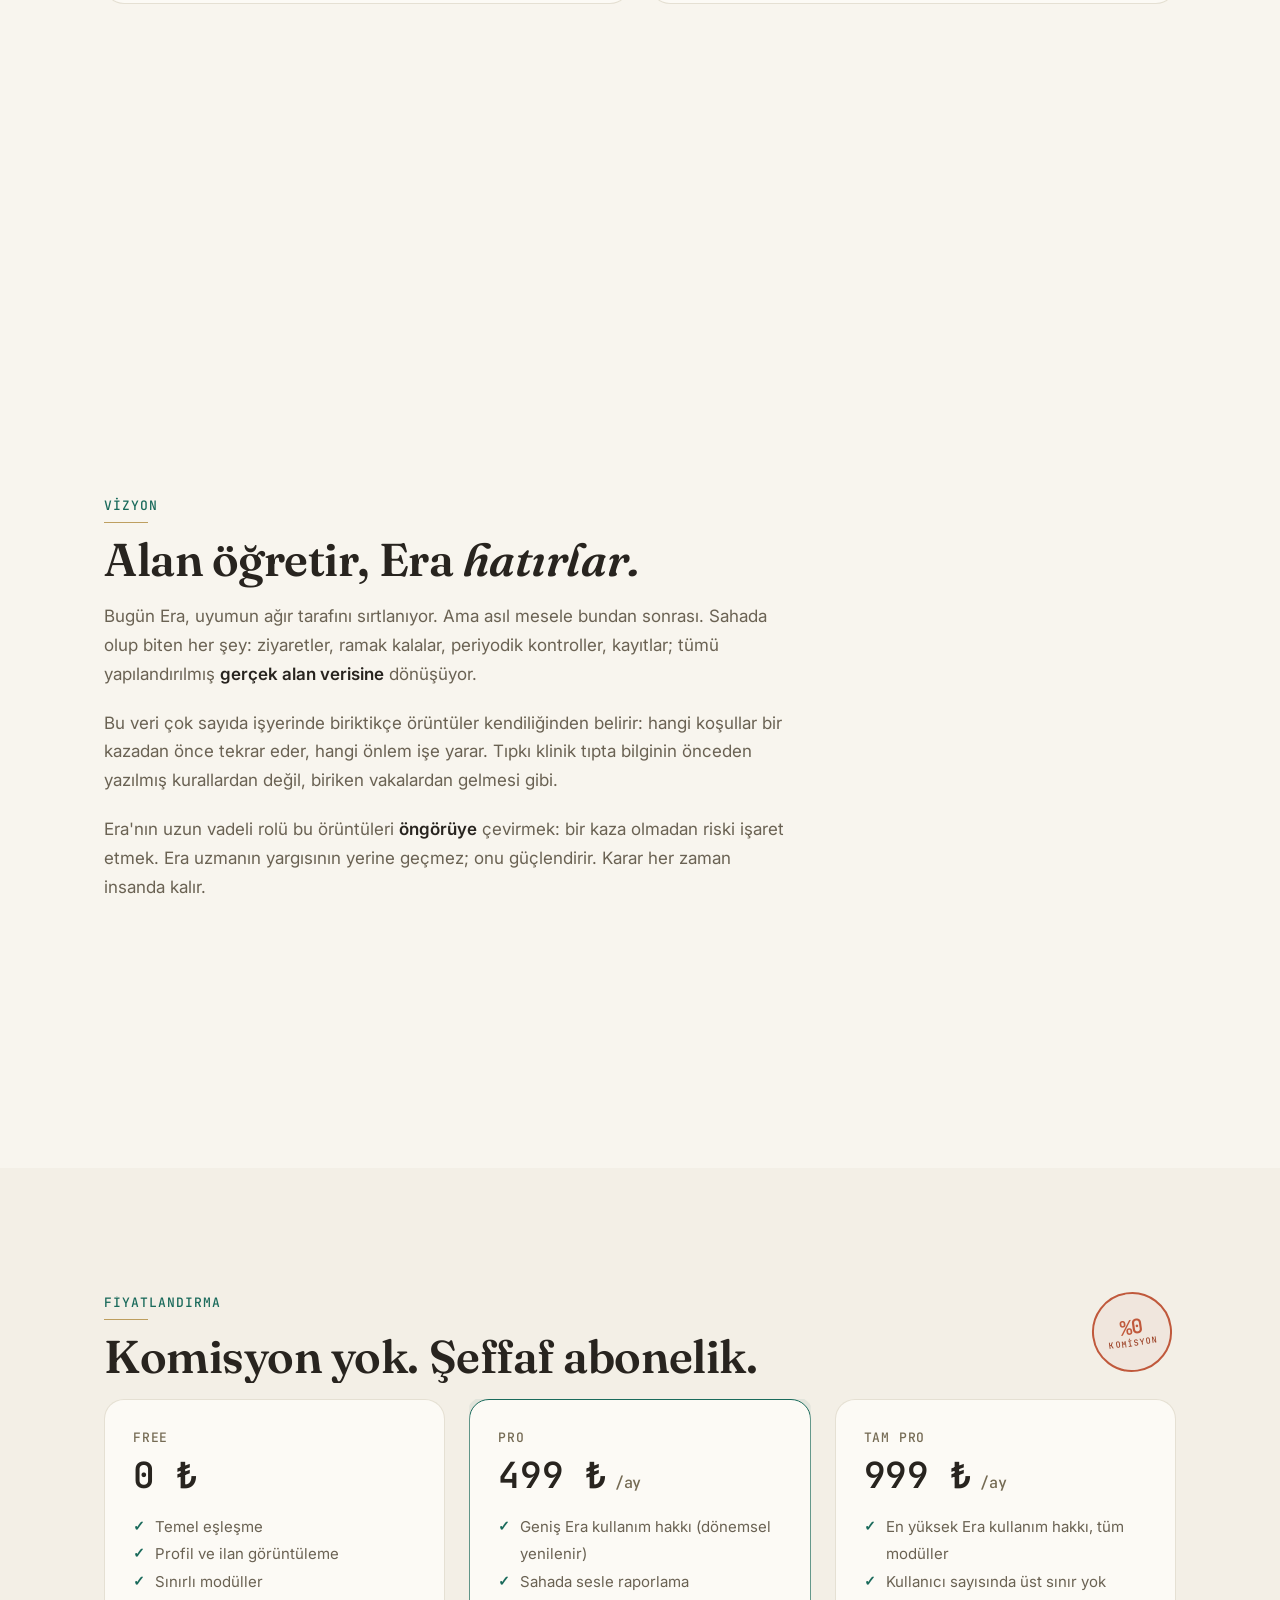
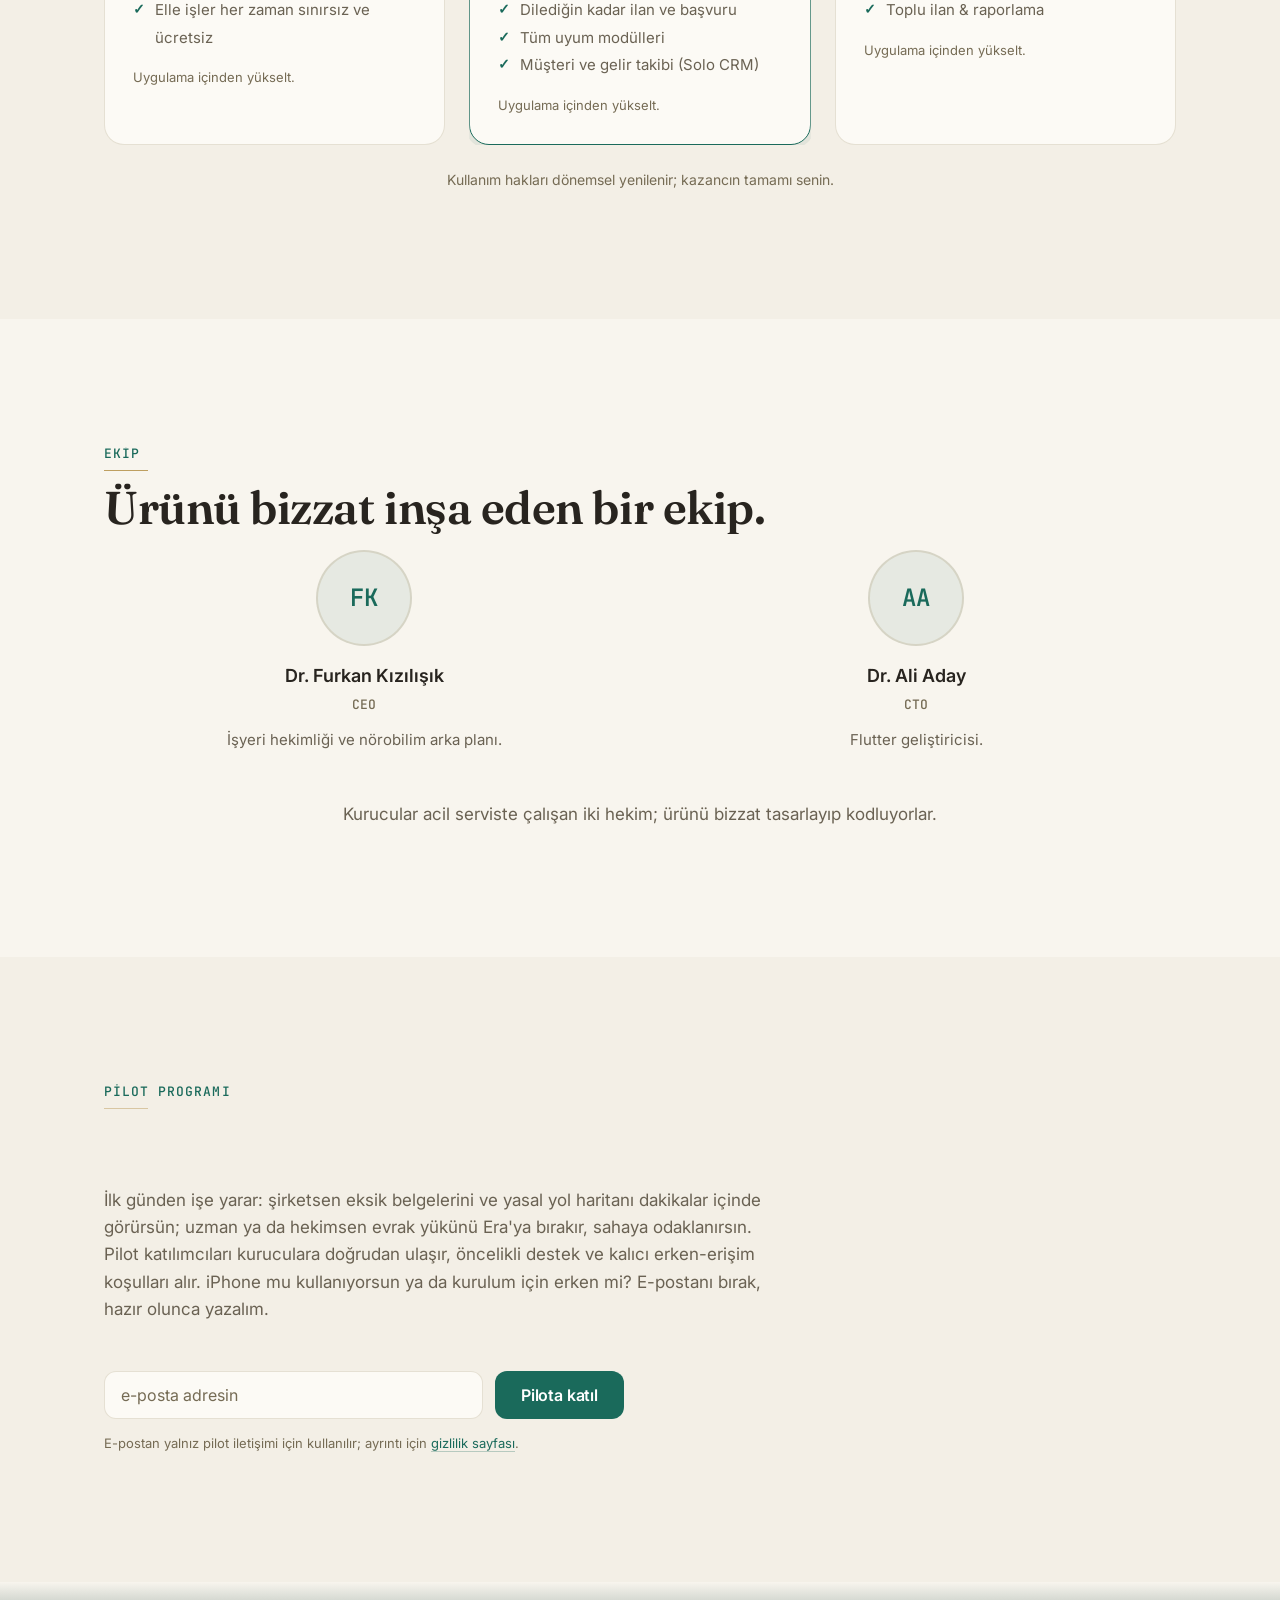
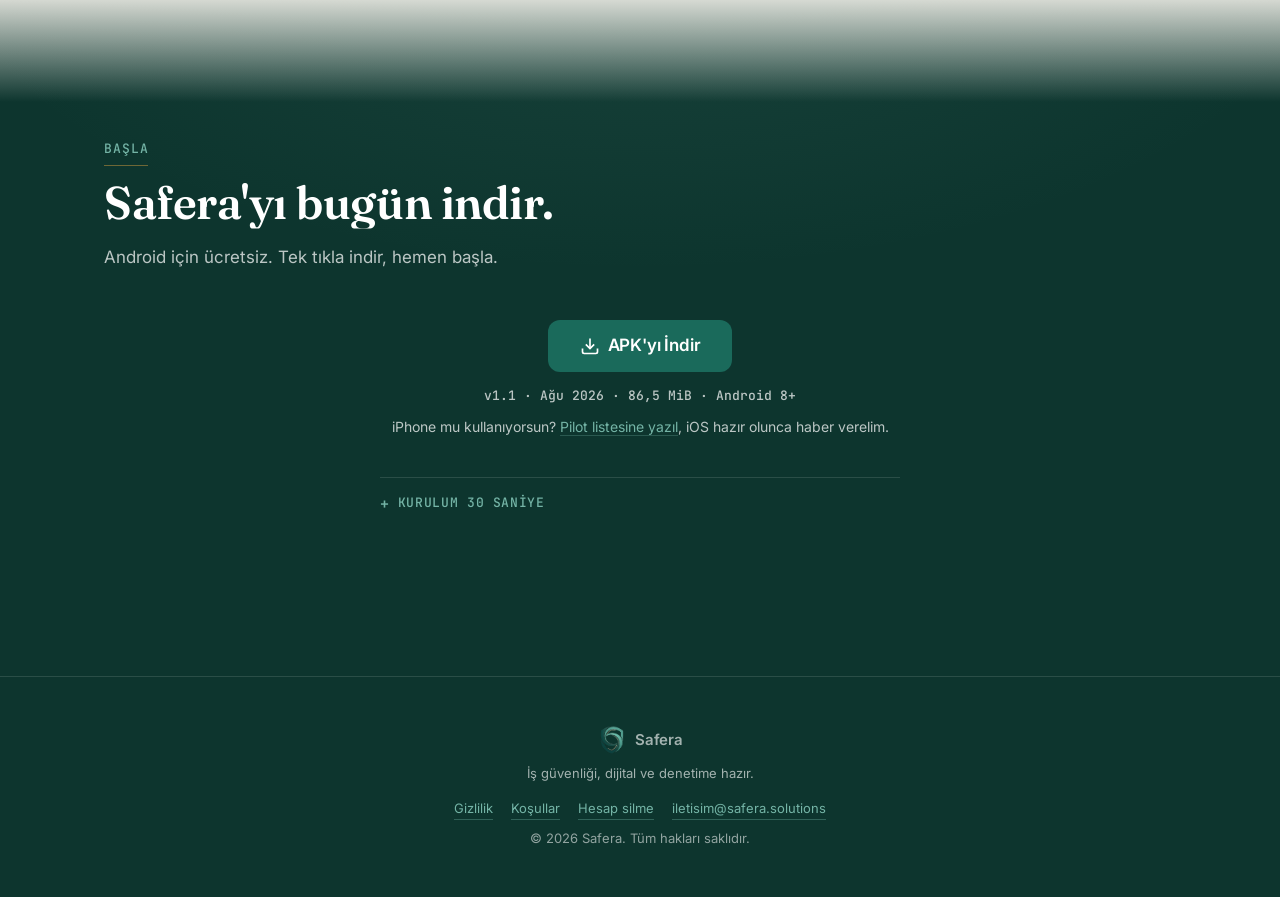
==== commit 289208d5: "Site: nihai APK (gorsel tur kapanislari + P1 sinifi duzeltmeleri) 3 rollu, 268 ekran-goruntulu gorse" ====
--- a/index.html
+++ b/index.html
@@ -1157,7 +1157,7 @@
           <li data-en="If Android asks, allow installs from this source once.">Android sorarsa bu kaynağa bir defalık izin ver.</li>
           <li data-en="Tap “Install”, then open Safera and sign up for free.">“Yükle”ye dokun; Safera'yı aç ve ücretsiz kaydol.</li>
         </ol>
-        <p class="dl-hash">SHA-256: <span data-olcum="apk_sha256">e17cb97848d6e7328908973cb21edbdc984890dc1e4b06c0b6113f06452f5527</span></p>
+        <p class="dl-hash">SHA-256: <span data-olcum="apk_sha256">e45e598141398edcba88cd53ddd2bd23af4567a87f4864ce339b3f200c71fc04</span></p>
         <p class="dl-hash-not"><span data-en="This digest is computed from the published file at publish time. If it does not match your download, do not install the file.">Bu özet, yayım anında yayımlanan dosyanın kendisinden hesaplanır. İndirdiğin dosyanın özeti buradakiyle aynı değilse dosyayı kurma.</span></p>
       </details>
     </div>
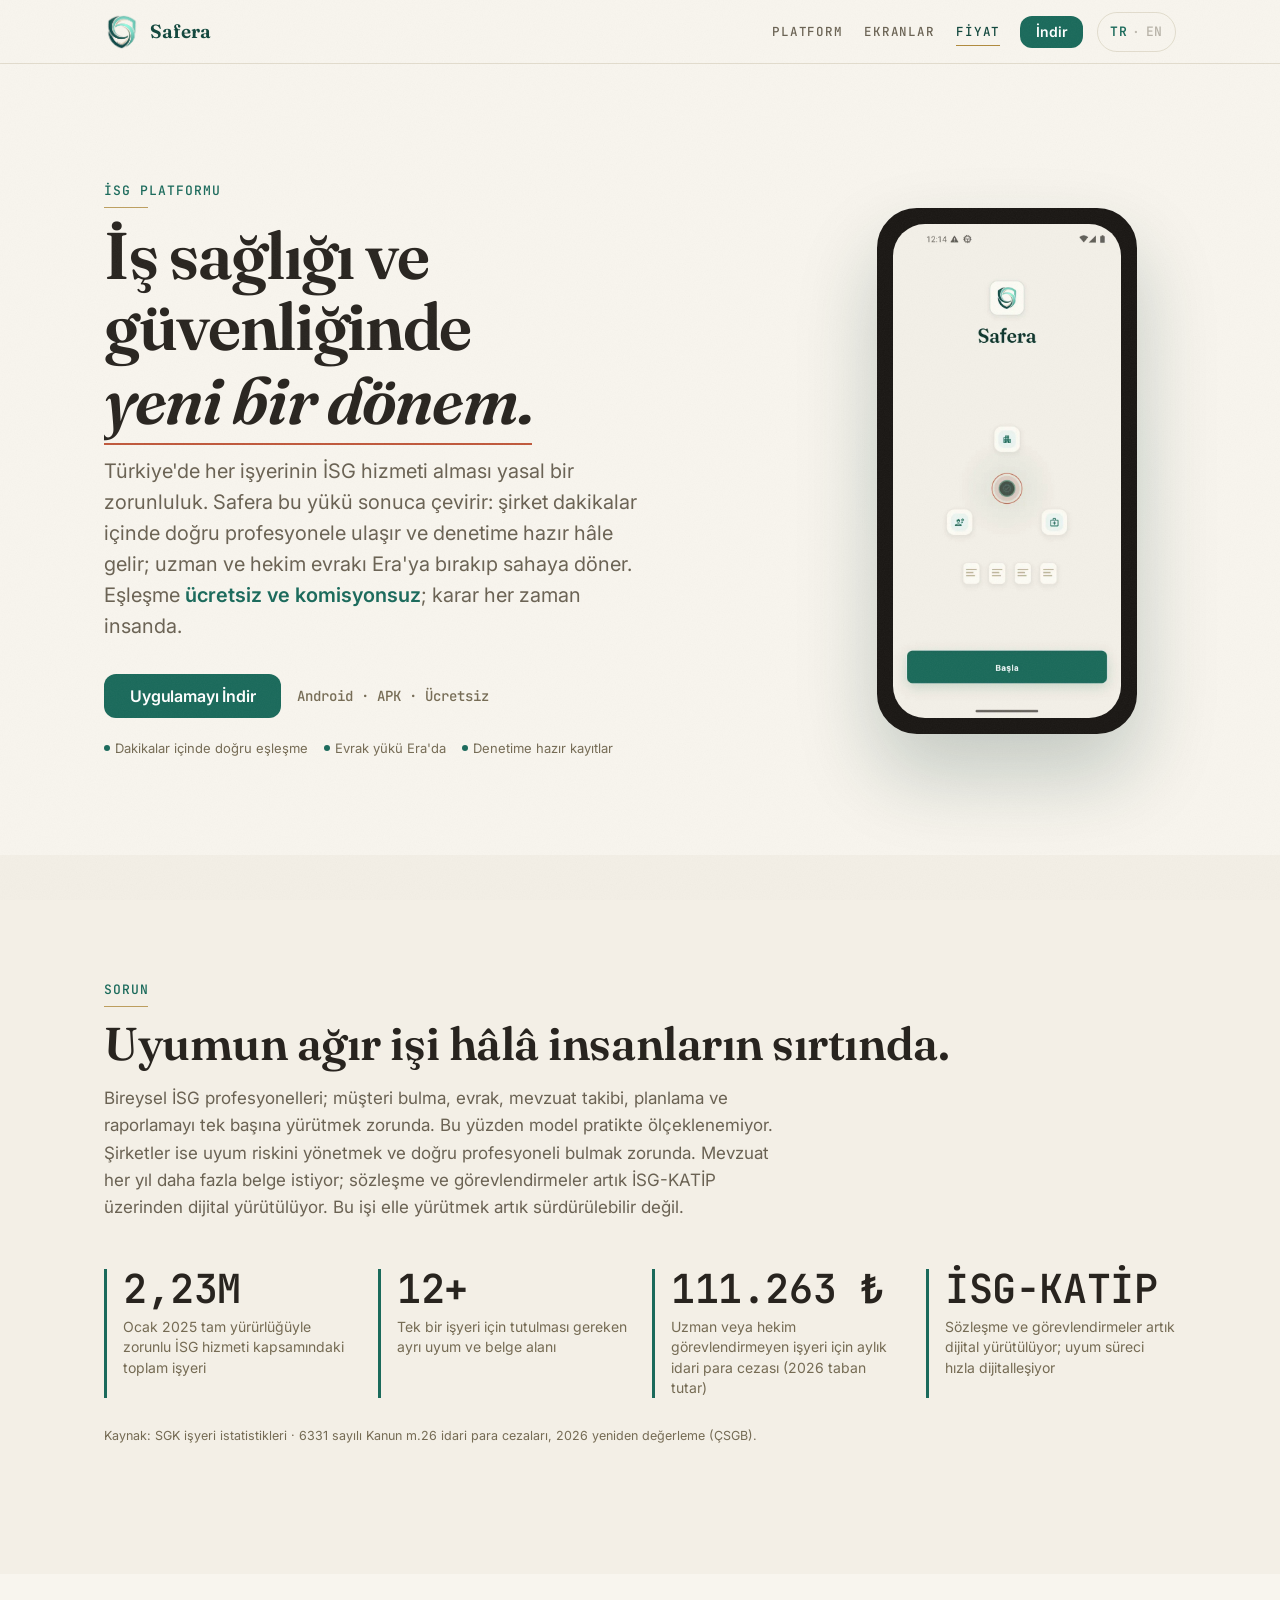
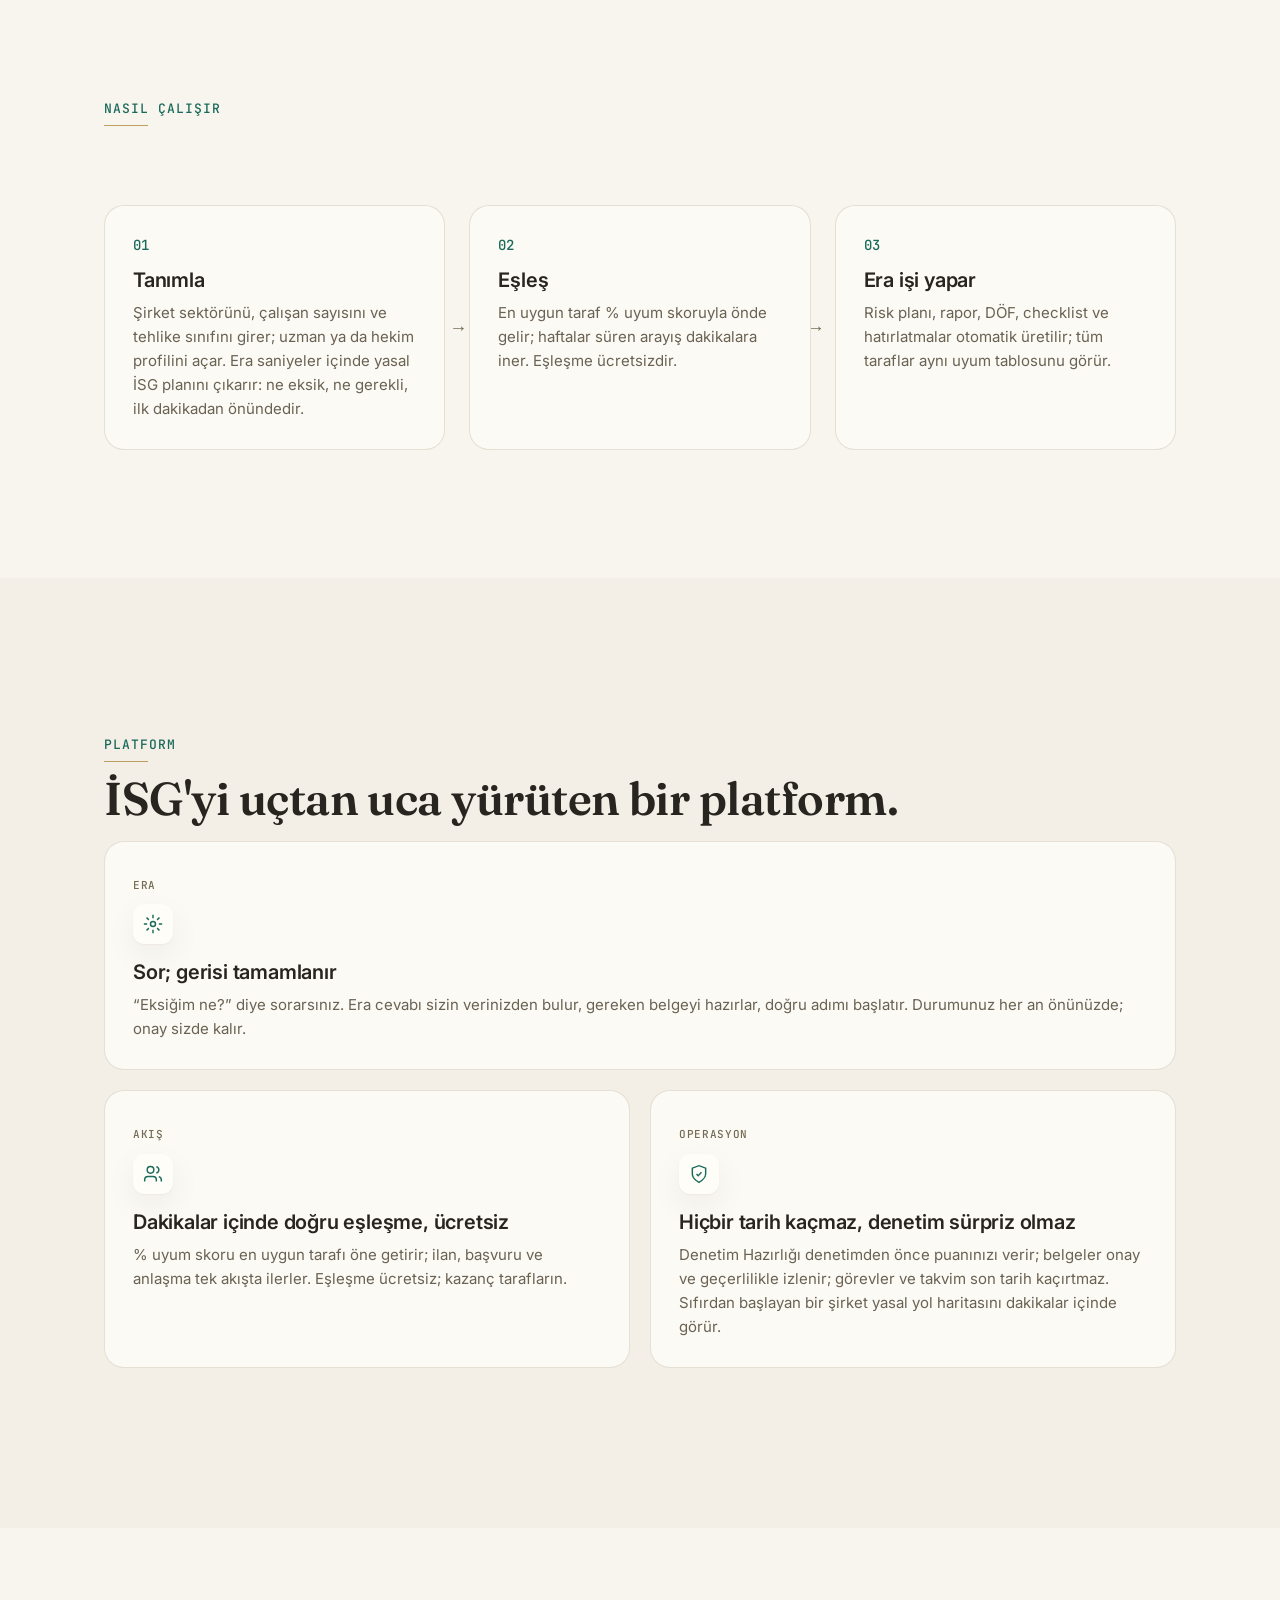
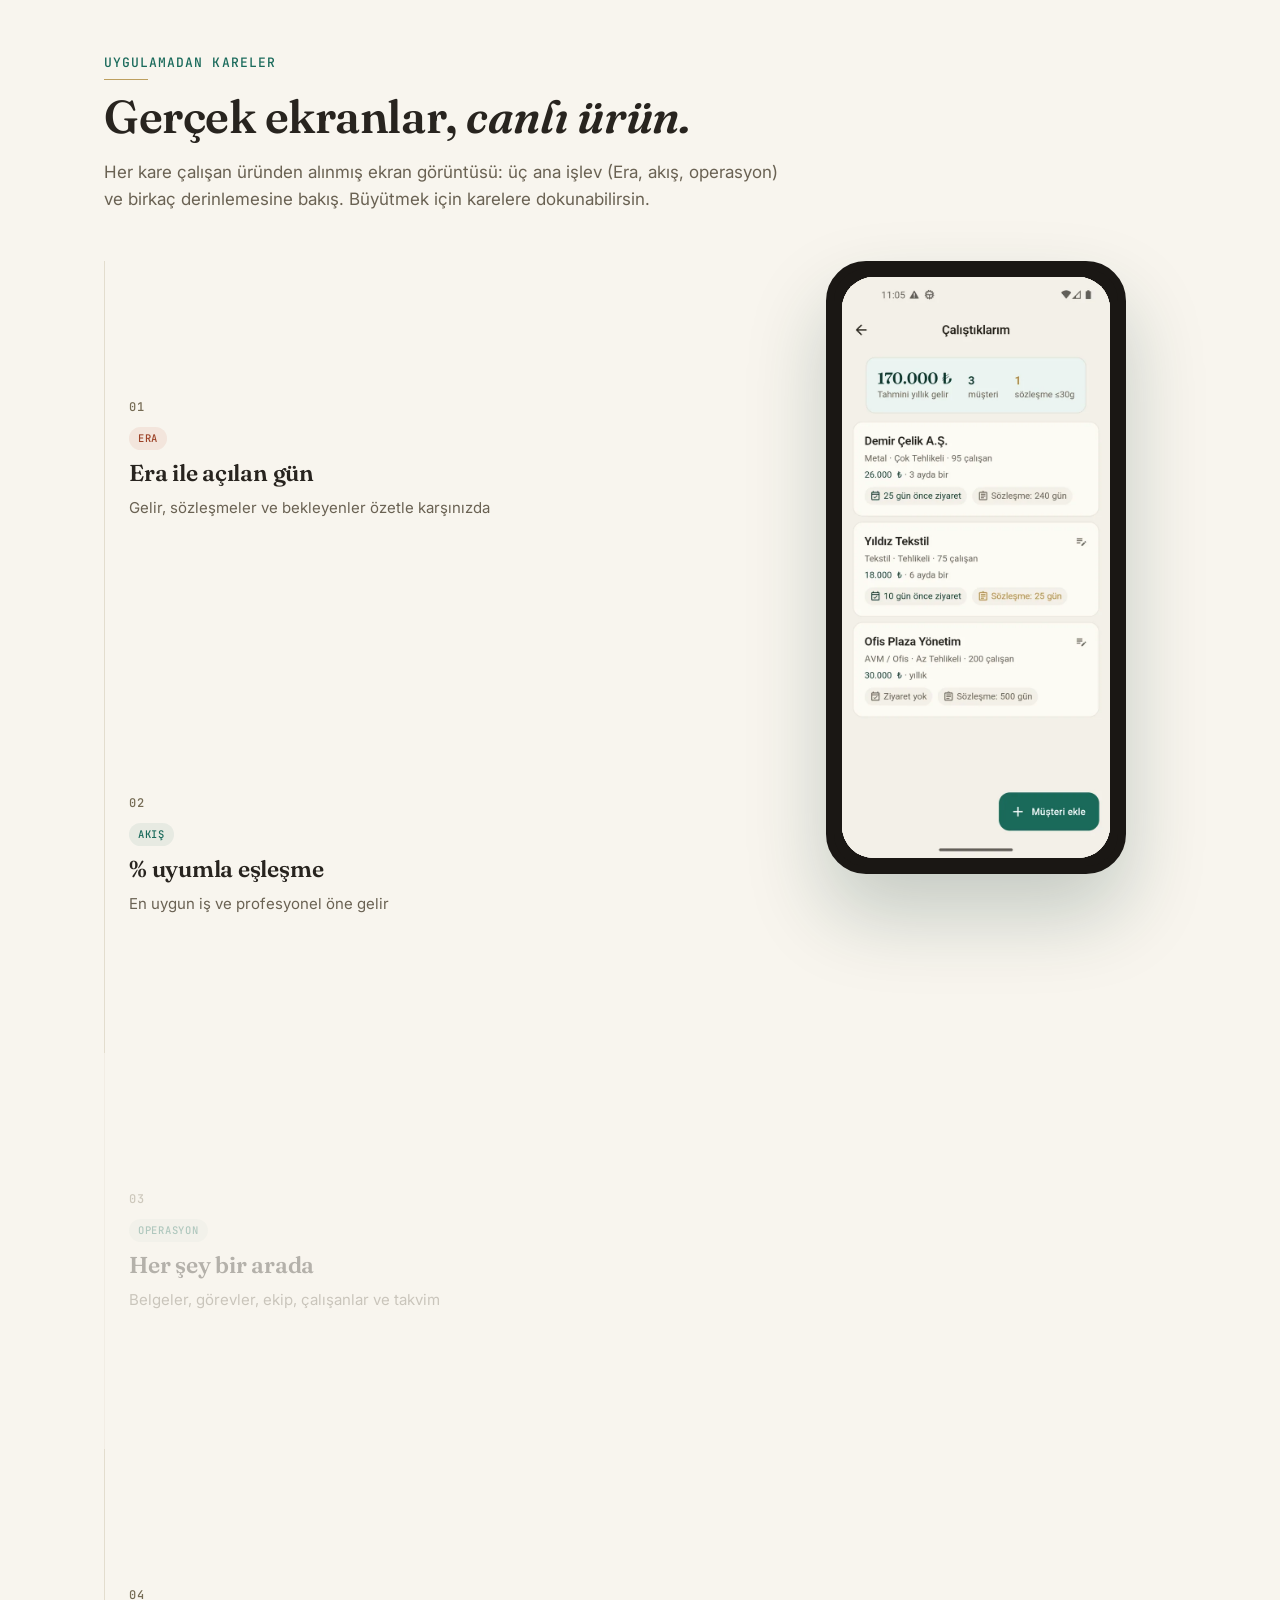
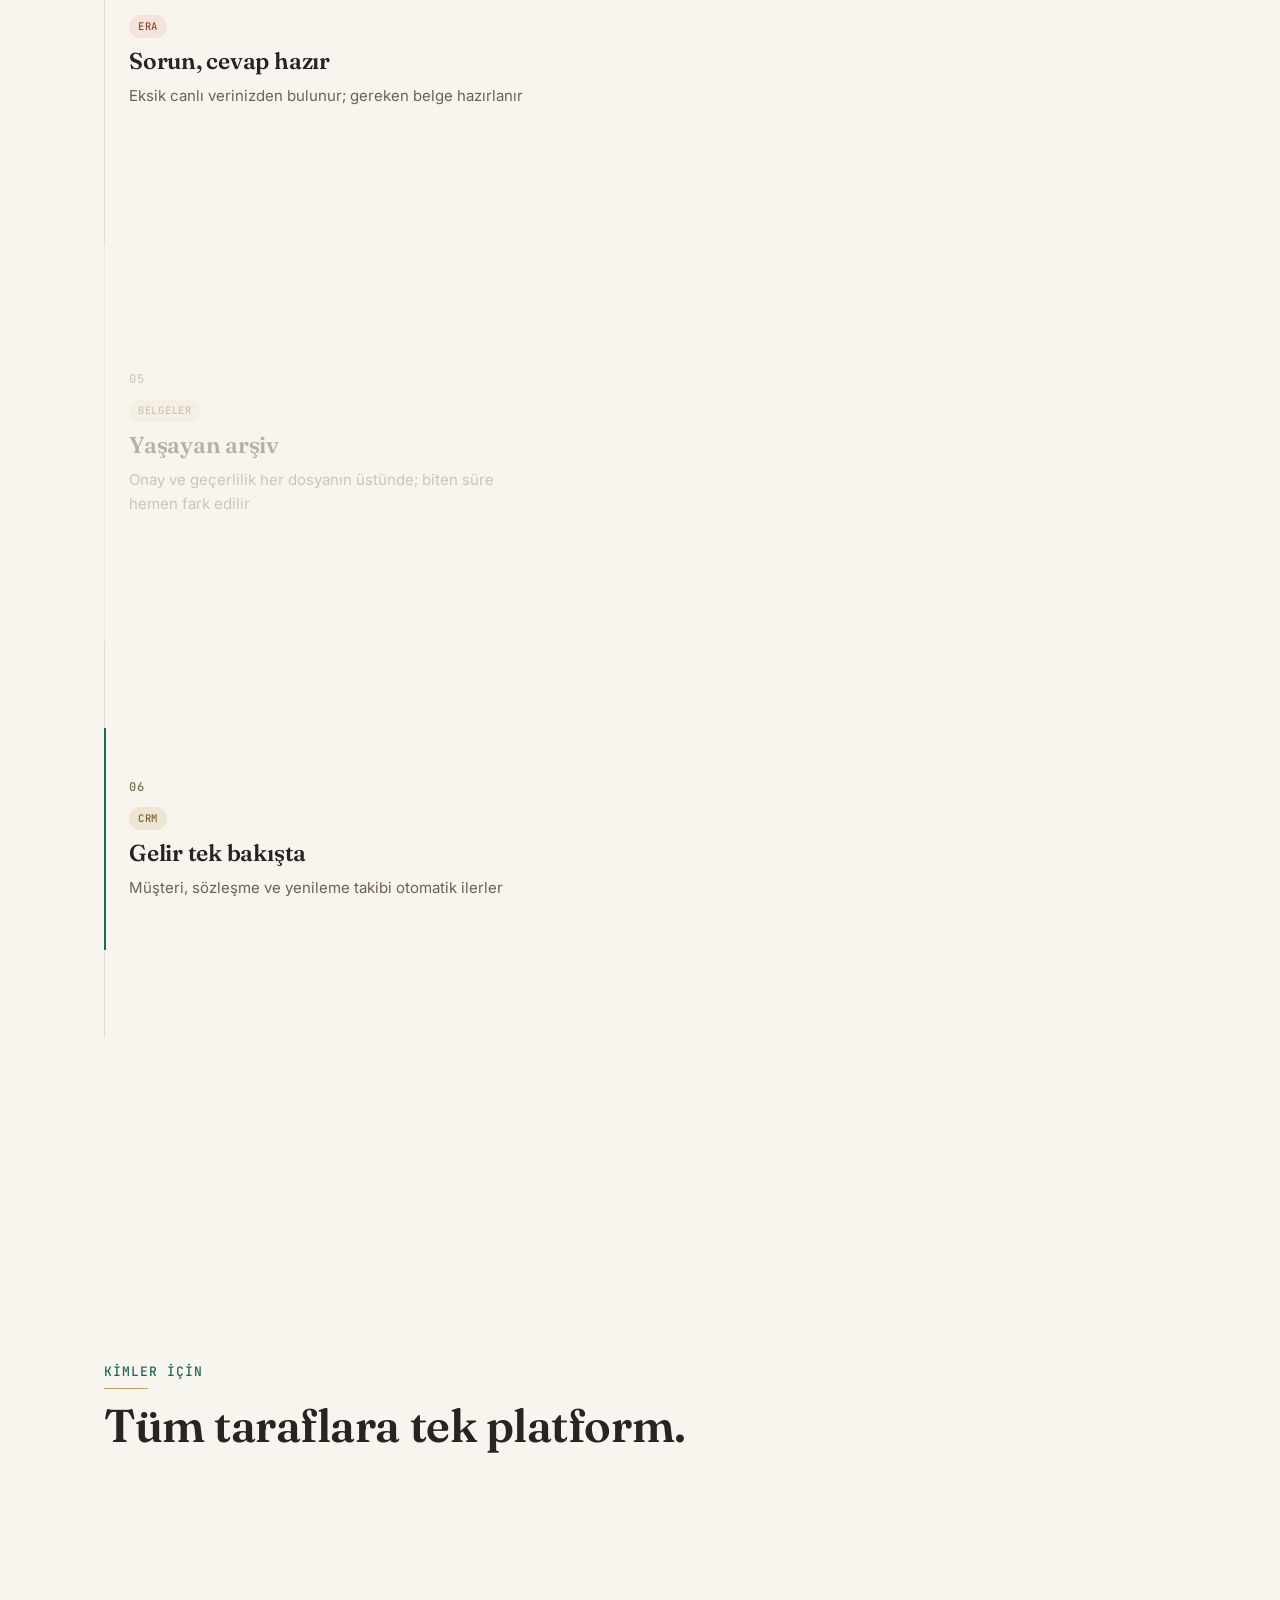
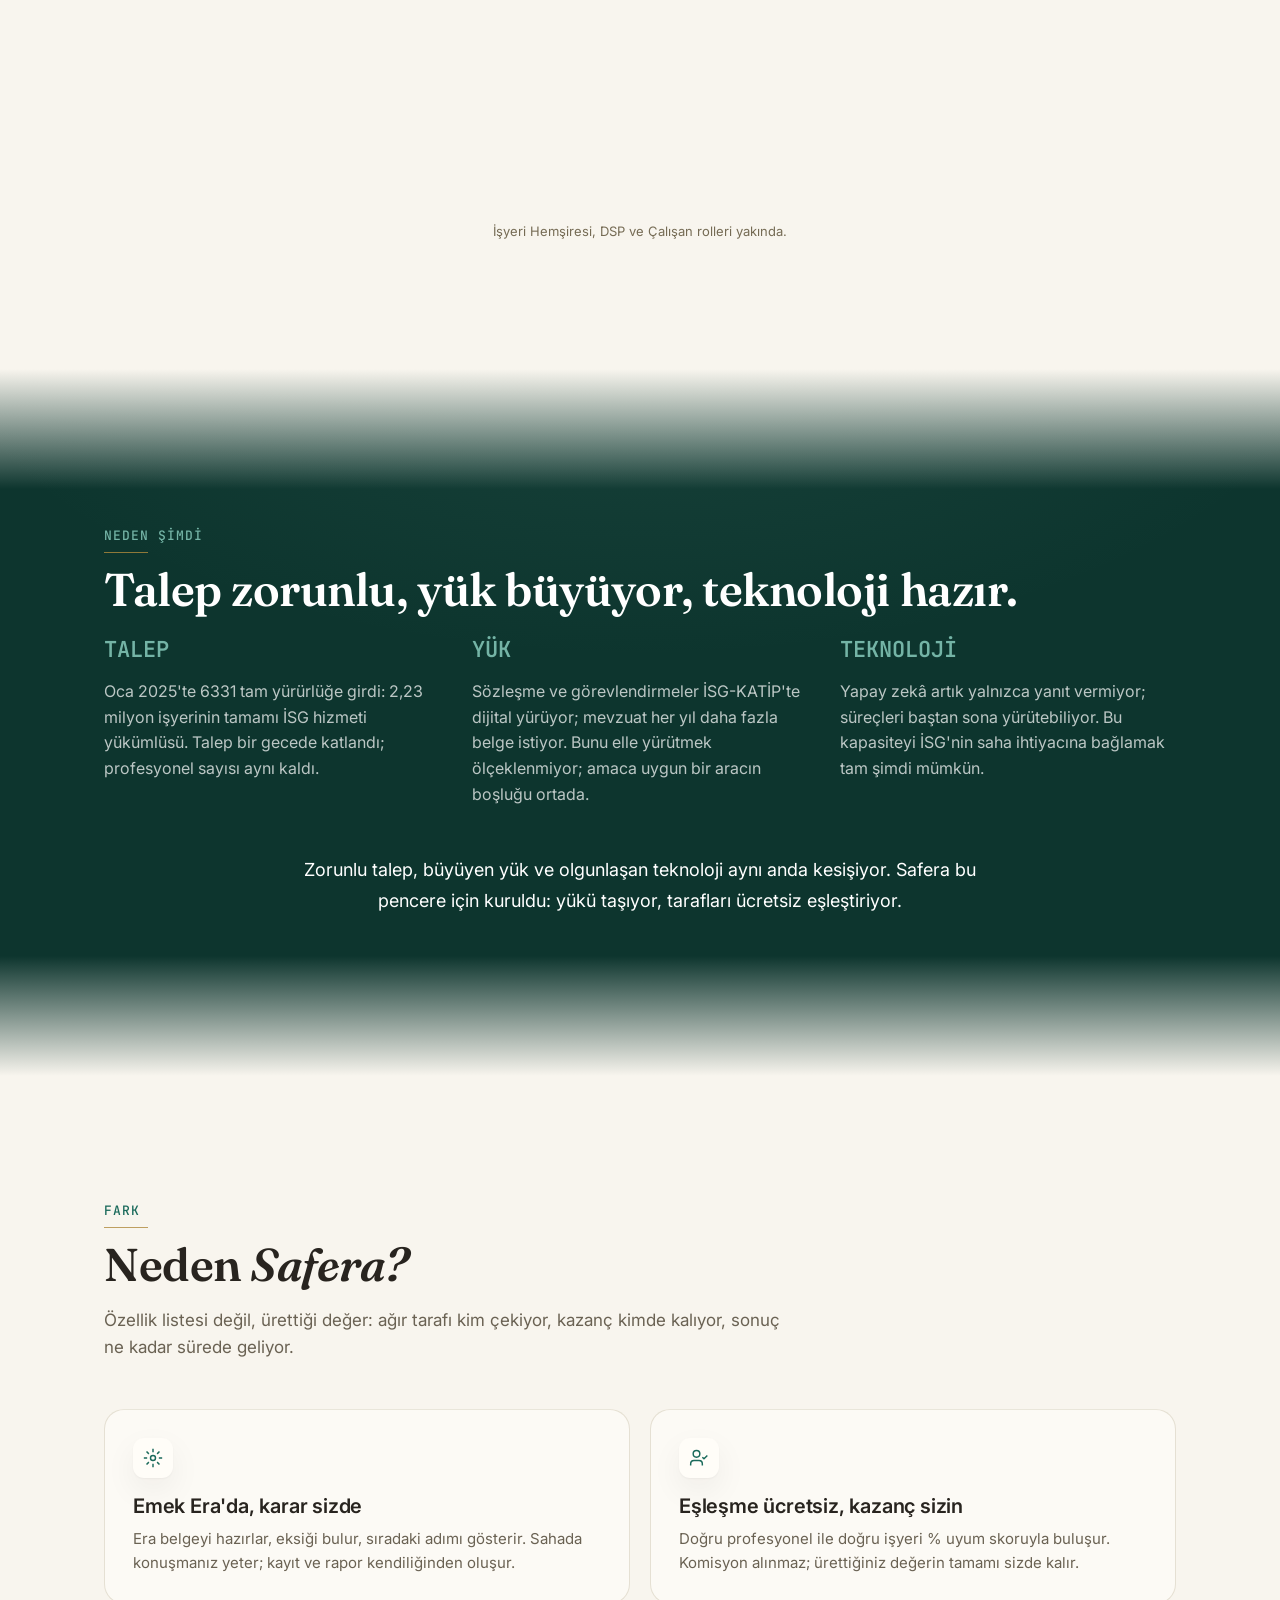
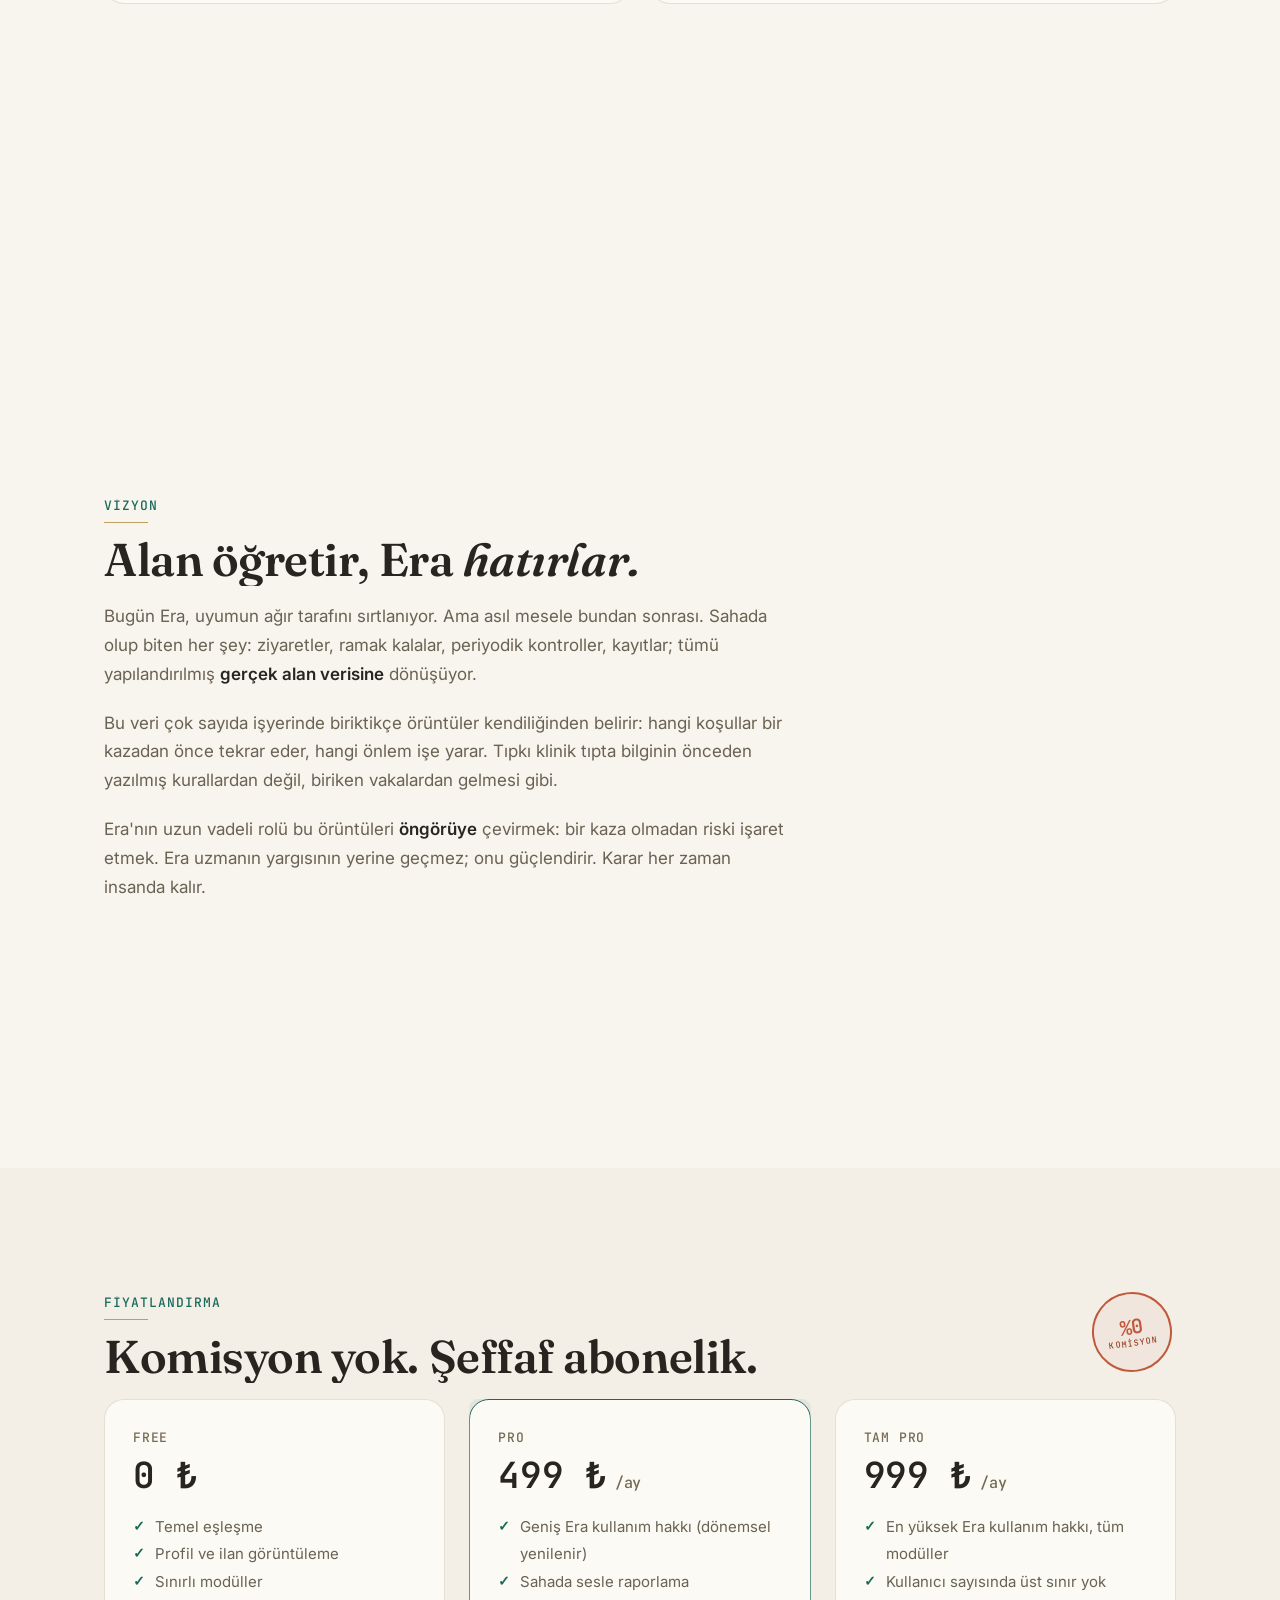
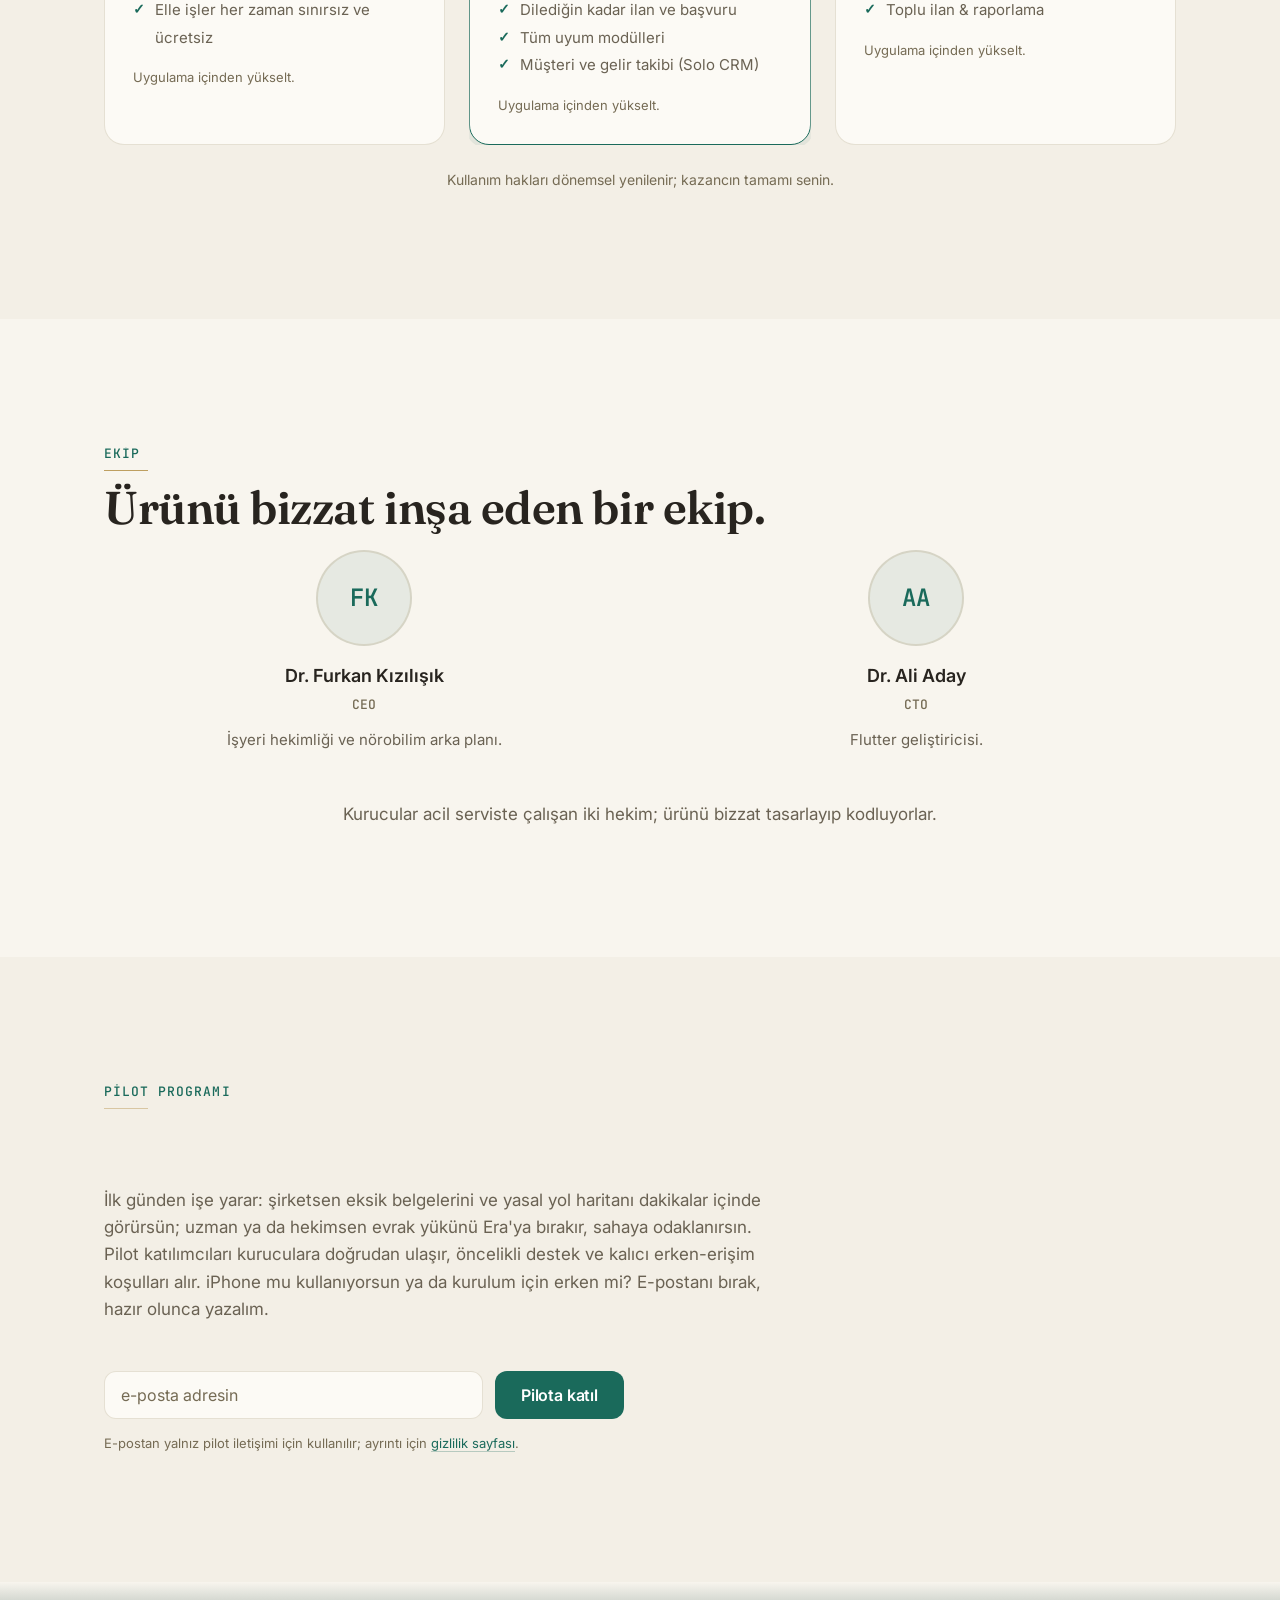
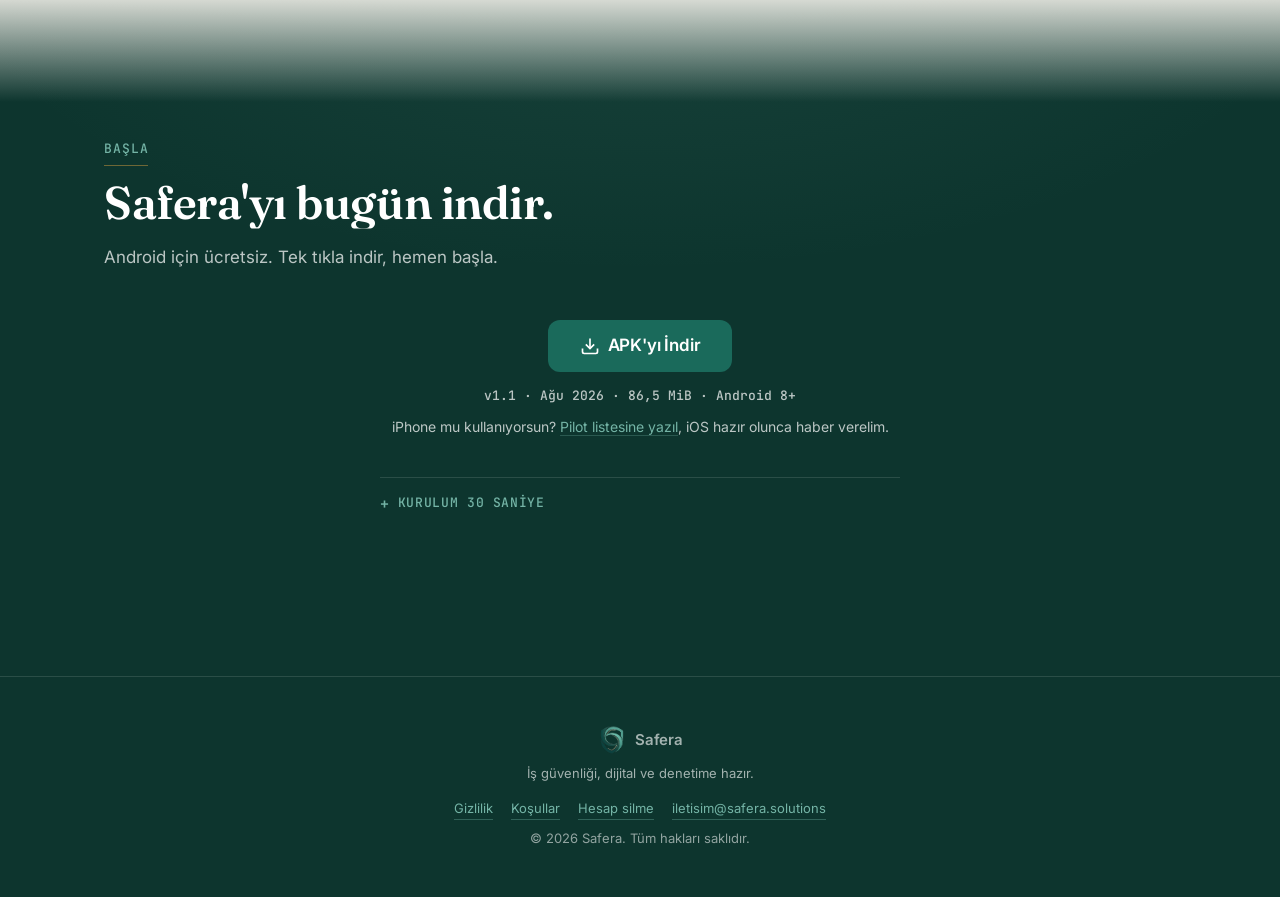
==== commit 9b4794a9: "Site: TAM-KAPANIS APK (uc defterdeki her madde kapali/curutulmus; 1565+679 yesil) Co-Authored-By: Cl" ====
--- a/index.html
+++ b/index.html
@@ -1157,7 +1157,7 @@
           <li data-en="If Android asks, allow installs from this source once.">Android sorarsa bu kaynağa bir defalık izin ver.</li>
           <li data-en="Tap “Install”, then open Safera and sign up for free.">“Yükle”ye dokun; Safera'yı aç ve ücretsiz kaydol.</li>
         </ol>
-        <p class="dl-hash">SHA-256: <span data-olcum="apk_sha256">e45e598141398edcba88cd53ddd2bd23af4567a87f4864ce339b3f200c71fc04</span></p>
+        <p class="dl-hash">SHA-256: <span data-olcum="apk_sha256">eec1e03fe164ce76988e0813ed5926c3486d8c9b04b7dc083f11fa2a2abe1e27</span></p>
         <p class="dl-hash-not"><span data-en="This digest is computed from the published file at publish time. If it does not match your download, do not install the file.">Bu özet, yayım anında yayımlanan dosyanın kendisinden hesaplanır. İndirdiğin dosyanın özeti buradakiyle aynı değilse dosyayı kurma.</span></p>
       </details>
     </div>
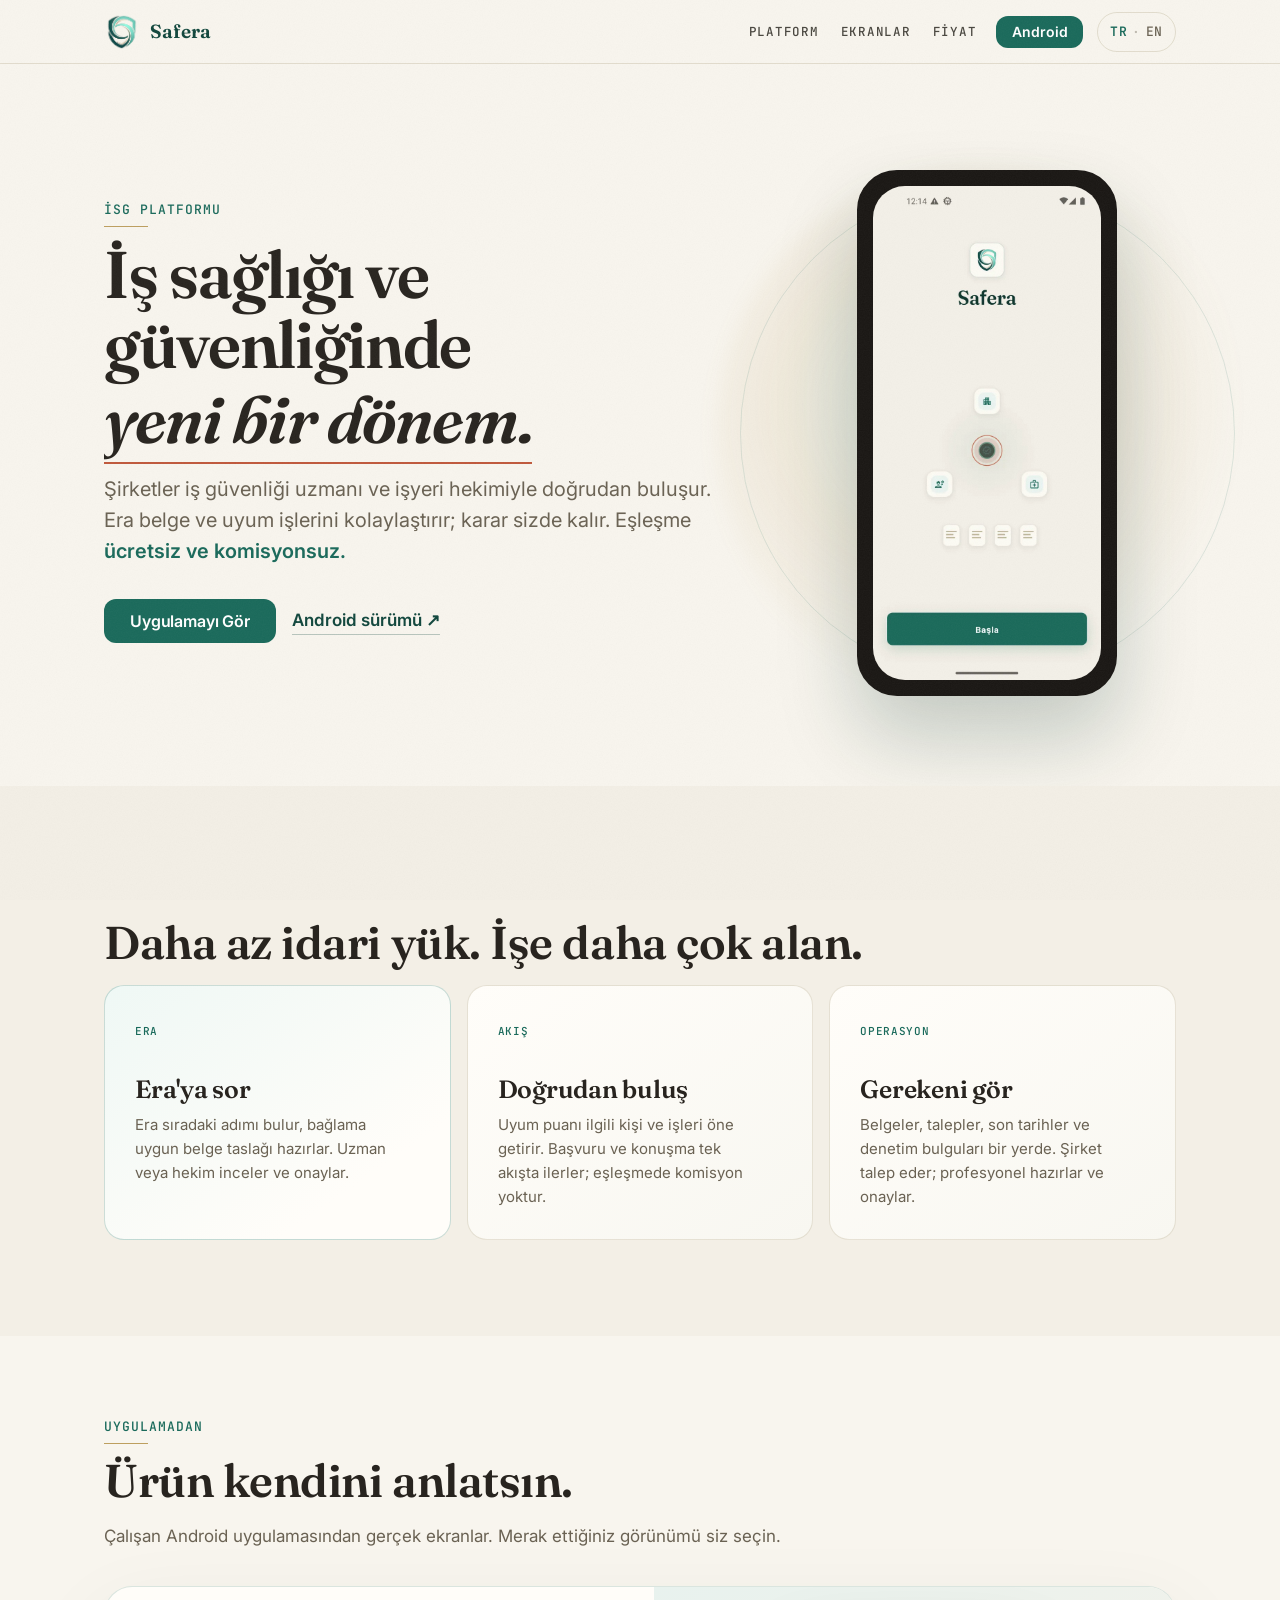
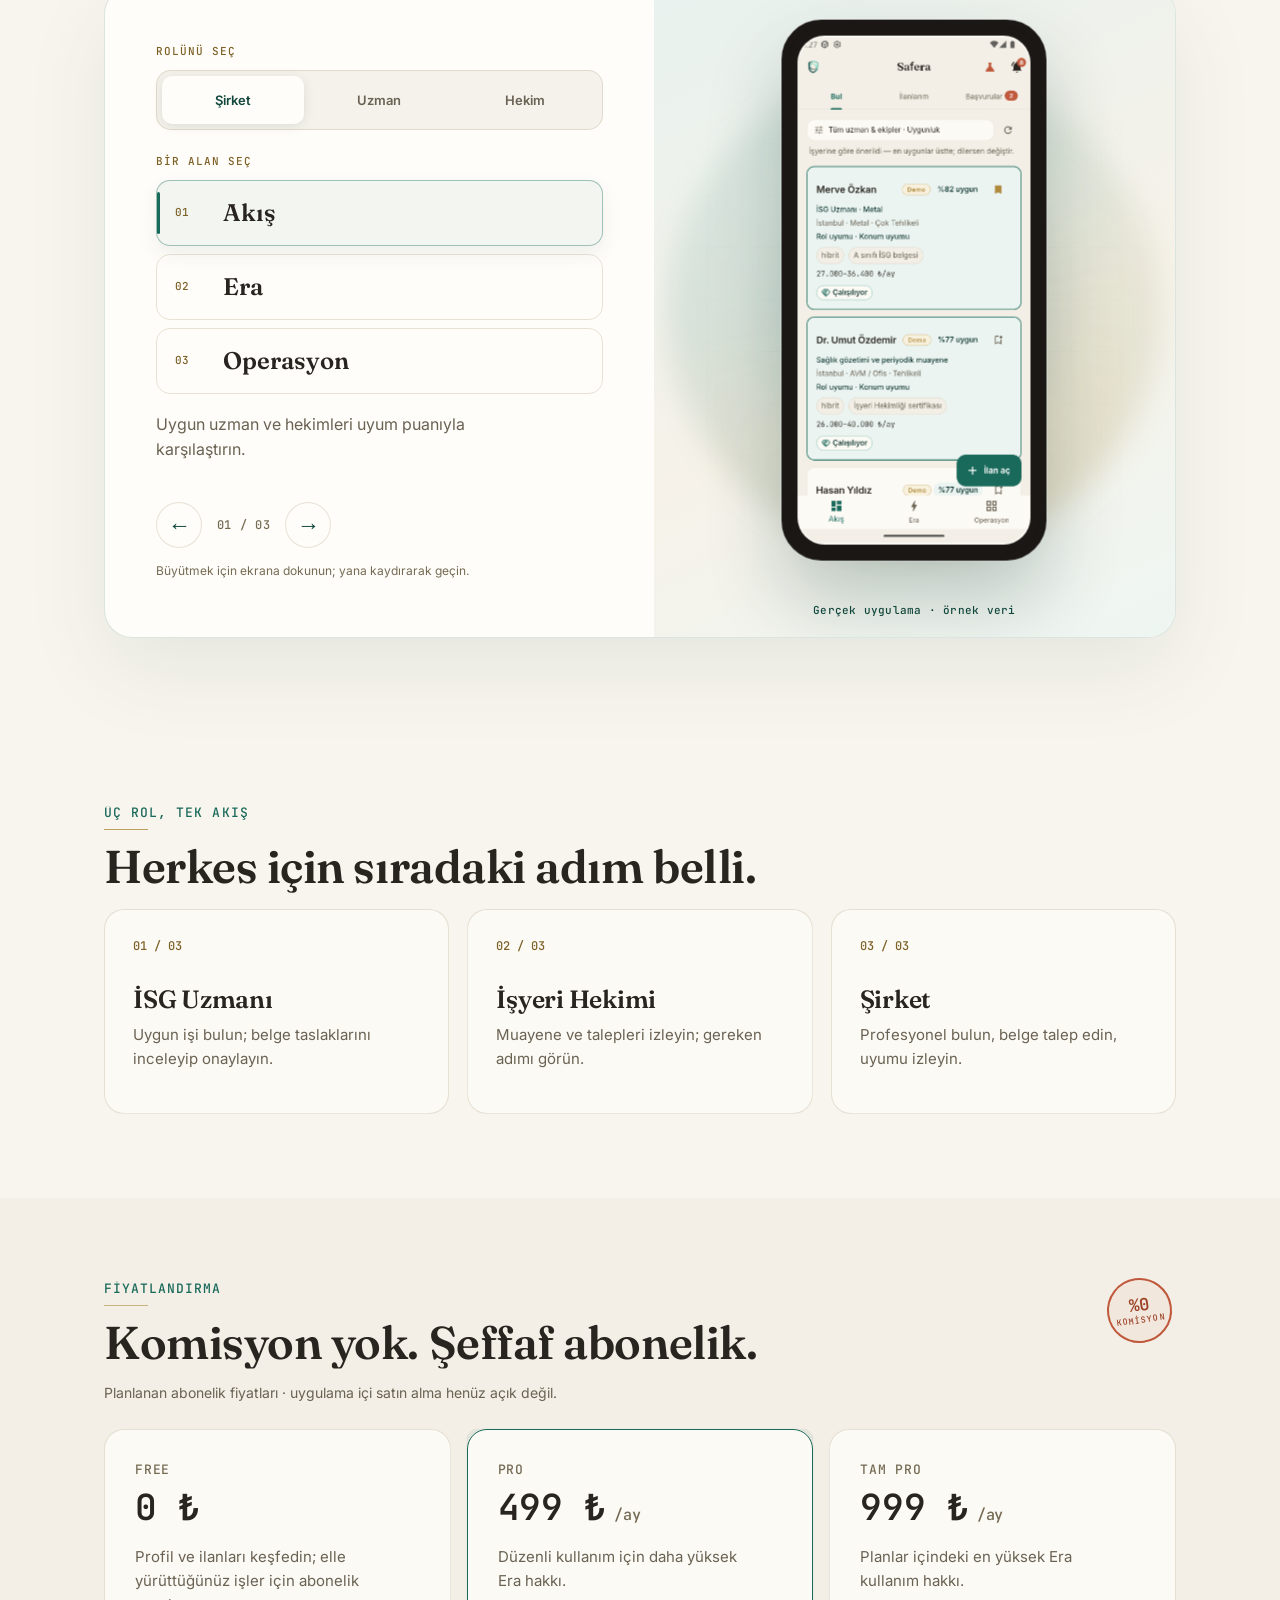
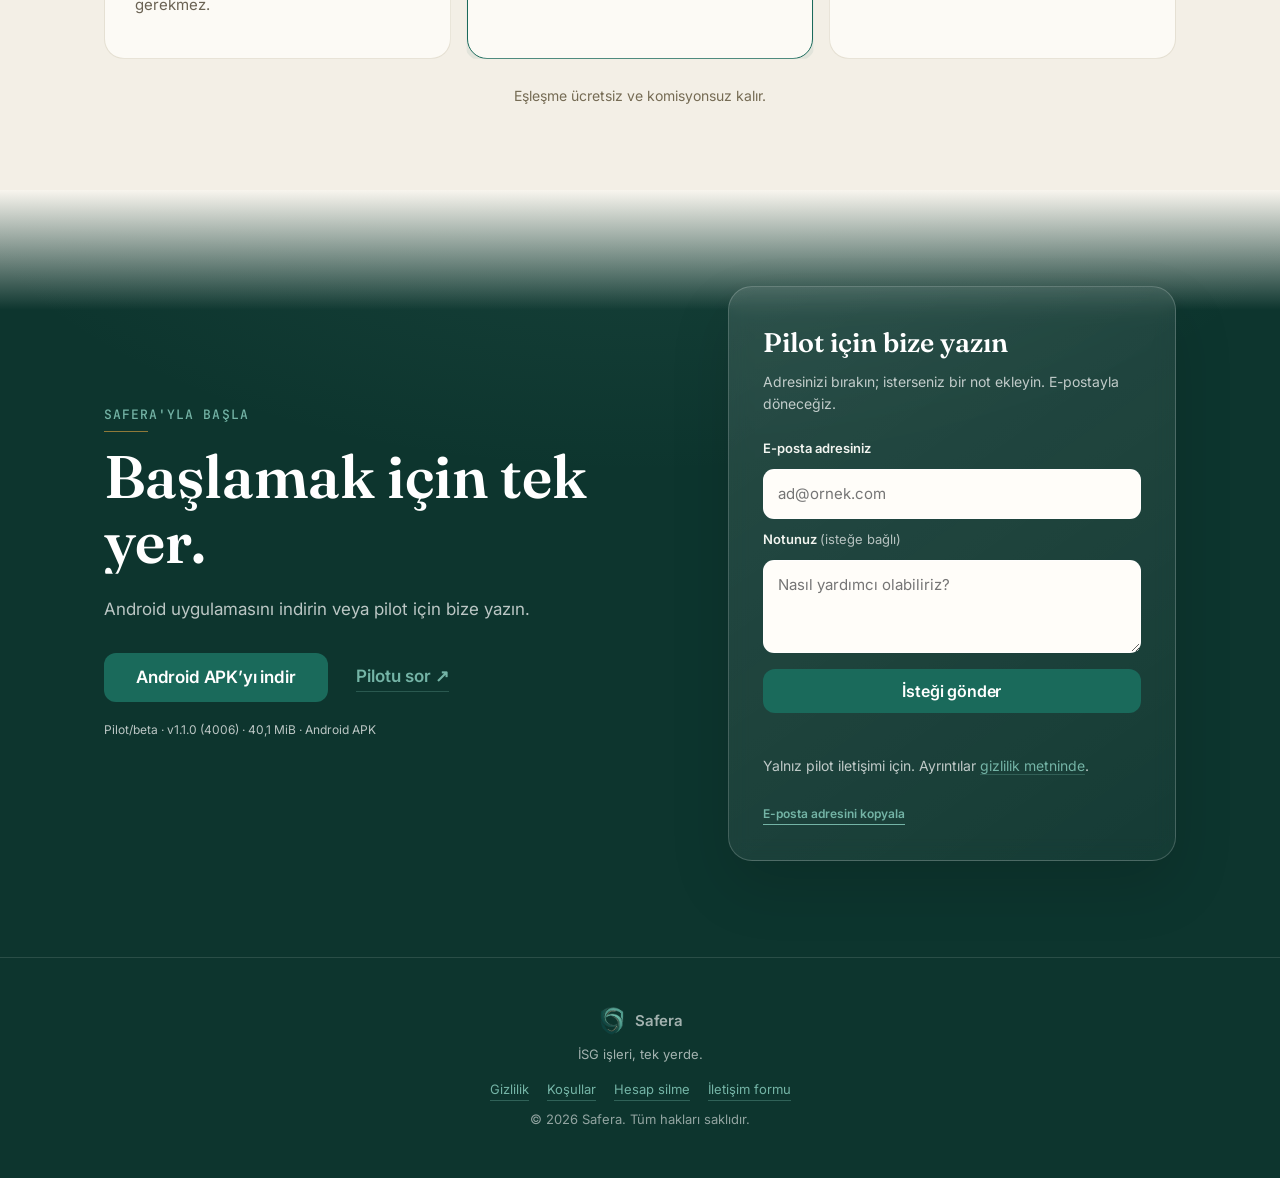
==== commit ff1298b5: "Site: yeni deneyim + pilot/beta APK v1.1.0 (4006) - Ana sayfa yeniden tasarimi: 3 rol x 3 ekran urun" ====
--- a/index.html
+++ b/index.html
@@ -6,11 +6,11 @@
 <link rel="apple-touch-icon" href="img/icon.png">
 <meta name="viewport" content="width=device-width, initial-scale=1">
 <title>Safera: İş sağlığı ve güvenliğinde yeni bir dönem</title>
-<meta name="description" content="Safera: İSG yazılımı. İş güvenliği uzmanı, işyeri hekimi ve şirketleri tek platformda buluşturur; evrakı ve mevzuat takibini Era yapay zekâ yönetir.">
+<meta name="description" content="Safera, şirketleri iş güvenliği uzmanları ve işyeri hekimleriyle buluşturur. Era belge ve uyum işlerini kolaylaştırır.">
 <link rel="canonical" href="https://safera.solutions/">
 <meta name="theme-color" content="#F8F5EE">
 <meta property="og:title" content="Safera: İş sağlığı ve güvenliğinde yeni bir dönem">
-<meta property="og:description" content="Safera: İSG yazılımı. İş güvenliği uzmanı, işyeri hekimi ve şirketleri tek platformda buluşturur; evrakı ve mevzuat takibini Era yapay zekâ yönetir.">
+<meta property="og:description" content="Şirketler ve İSG profesyonelleri doğrudan buluşur; Era belge ve uyum işlerini kolaylaştırır.">
 <meta property="og:type" content="website">
 <meta property="og:url" content="https://safera.solutions/">
 <meta property="og:locale" content="tr_TR">
@@ -25,8 +25,8 @@
 <link rel="preload" as="font" type="font/woff2" href="fonts/fraunces-n-560-latin-ext.woff2" crossorigin>
 <script type="application/ld+json">
 {"@context":"https://schema.org","@graph":[
-{"@type":"Organization","@id":"https://safera.solutions/#org","name":"Safera","url":"https://safera.solutions/","logo":"https://safera.solutions/img/icon.png","description":"İş sağlığı ve güvenliği platformu: şirketler ile İSG profesyonellerini buluşturur, operasyonu Era yapay zekâ ajanı yürütür."},
-{"@type":"SoftwareApplication","name":"Safera","applicationCategory":"BusinessApplication","operatingSystem":"Android 8+","inLanguage":"tr","publisher":{"@id":"https://safera.solutions/#org"},"offers":{"@type":"Offer","price":"0","priceCurrency":"TRY"},"downloadUrl":"https://safera.solutions/safera.apk"}
+{"@type":"Organization","@id":"https://safera.solutions/#org","name":"Safera","url":"https://safera.solutions/","logo":"https://safera.solutions/img/icon.png","description":"Safera, şirketleri iş güvenliği uzmanları ve işyeri hekimleriyle buluşturur; Era belge ve uyum işlerini kolaylaştırır."},
+{"@type":"SoftwareApplication","name":"Safera","applicationCategory":"BusinessApplication","operatingSystem":"Android","inLanguage":"tr","publisher":{"@id":"https://safera.solutions/#org"},"offers":{"@type":"Offer","price":"0","priceCurrency":"TRY"},"downloadUrl":"https://safera.solutions/safera.apk"}
 ]}
 </script>
 <style>
@@ -211,14 +211,6 @@
 }
 .card-note{font-size:13px;color:var(--ink-3);margin-top:10px;}
 
-/* ─── STAT ────────────────────────────────────────────────── */
-.stat{border-left:3px solid var(--accent);padding-left:16px;}
-.stat-num{
-  font-family:'JetBrains Mono','Inter',monospace;font-size:40px;line-height:1;
-  font-weight:600;letter-spacing:-.01em;color:var(--ink);display:block;
-}
-.stat-label{font-size:14px;line-height:1.45;color:var(--ink-3);margin-top:8px;display:block;}
-
 /* ─── PHONE MOCK ──────────────────────────────────────────── */
 .phone-shot{border-radius:var(--radius-screen);width:100%;height:auto;display:block;}
 .phone-wrap{position:relative;display:flex;align-items:center;justify-content:center;}
@@ -253,6 +245,7 @@
 html.js #lightbox .lb-fig{opacity:0;transform:scale(.96);transition:opacity .3s var(--ease-out),transform .3s var(--ease-out);}
 html.js #lightbox.in .lb-fig{opacity:1;transform:none;}
 #lightbox .lb-fig{margin:0;display:flex;flex-direction:column;align-items:center;gap:14px;max-width:min(92vw,420px);}
+#lightbox .lb-fig.is-wide{max-width:min(94vw,1160px);}
 #lightbox img{max-height:78vh;width:auto;max-width:100%;border-radius:24px;box-shadow:0 40px 90px rgba(0,0,0,.5);}
 #lightbox figcaption{color:rgba(255,255,255,.85);font-size:14px;text-align:center;line-height:1.5;}
 #lb-close{
@@ -262,31 +255,6 @@
 }
 #lb-close:hover{background:rgba(255,255,255,.16);}
 #lb-close:focus-visible{outline:2px solid var(--accent-mint);outline-offset:3px;}
-
-/* ─── EKRAN GALERİSİ ──────────────────────────────────────── */
-.shots-row{
-  display:grid;grid-auto-flow:column;grid-auto-columns:236px;gap:28px;
-  overflow-x:auto;scroll-snap-type:x proximity;
-  padding:12px 4px 20px;-webkit-overflow-scrolling:touch;
-}
-.shots-row::-webkit-scrollbar{height:8px;}
-.shots-row::-webkit-scrollbar-thumb{background:var(--hairline);border-radius:4px;}
-.shot{scroll-snap-align:center;}
-.shot .phone{width:236px;padding:7px;border-width:7px;border-radius:36px;box-shadow:0 24px 56px rgba(13,53,46,.16);}
-.shot .phone-shot{border-radius:29px;}
-.shot-cap{
-  margin-top:14px;text-align:center;font-size:13.5px;line-height:1.45;color:var(--ink-2);
-}
-.shot-cap b{display:block;font-size:14px;color:var(--ink);font-weight:600;margin-bottom:2px;}
-.shot-role{
-  font-family:'JetBrains Mono','Inter',monospace;font-size:10.5px;letter-spacing:.07em;
-  text-transform:uppercase;color:var(--accent);display:inline-block;margin-bottom:6px;
-  background:var(--accent-wash);padding:3px 9px;border-radius:var(--radius-pill);
-}
-.shot-role.ember{color:var(--ember-ink);background:rgba(192,89,60,.10);}
-.shot-role.gold{color:var(--gold-ink);background:var(--gold-wash);}
-.shots-hint{font-size:13px;color:var(--ink-3);text-align:center;margin-top:6px;}
-@media(max-width:640px){.shots-row{grid-auto-columns:200px;gap:20px;}.shot .phone{width:200px;}}
 
 /* ─── SKIP LINK + SR-ONLY ────────────────────────────────── */
 .sr-only{position:absolute;width:1px;height:1px;padding:0;margin:-1px;overflow:hidden;clip:rect(0,0,0,0);white-space:nowrap;border:0;}
@@ -361,60 +329,9 @@
 .hero-trust span{display:flex;align-items:center;gap:5px;}
 .trust-dot{width:6px;height:6px;border-radius:50%;background:var(--accent);display:inline-block;flex-shrink:0;}
 
-/* ─── STATS GRID ──────────────────────────────────────────── */
-.stats-grid{display:grid;grid-template-columns:repeat(4,1fr);gap:24px;}
-.stats-note{font-size:12.5px;color:var(--ink-3);margin-top:28px;}
-
-/* ─── STEPS ───────────────────────────────────────────────── */
-.step-num{
-  font-family:'JetBrains Mono','Inter',monospace;font-size:14px;font-weight:500;
-  color:var(--accent);margin-bottom:12px;display:block;
-}
-.steps-grid{display:grid;grid-template-columns:repeat(3,1fr);gap:24px;position:relative;}
-.step-arrow{
-  position:absolute;top:50%;transform:translateY(-50%);
-  font-size:18px;color:var(--ink-3);pointer-events:none;
-}
-.step-arrow-1{left:calc(33.33% - 12px);}
-.step-arrow-2{left:calc(66.66% - 12px);}
-
 /* ─── BENTO ───────────────────────────────────────────────── */
 .bento{display:grid;grid-template-columns:repeat(2,1fr);gap:20px;}
 .span-2{grid-column:span 2;}
-
-/* ─── ROLES ───────────────────────────────────────────────── */
-.roles-grid{display:grid;grid-template-columns:repeat(3,1fr);gap:24px;}
-.role-head{display:flex;align-items:center;gap:10px;margin-bottom:16px;}
-.role-icon{
-  width:28px;height:28px;border-radius:6px;
-  background:var(--accent-wash);display:flex;align-items:center;justify-content:center;
-}
-.role-icon svg{color:var(--accent);}
-.role-head h3{font-size:20px;font-weight:600;letter-spacing:-.01em;color:var(--ink);}
-.honest-note{font-size:13px;color:var(--ink-3);margin-top:24px;text-align:center;}
-
-/* ─── WHY NOW ─────────────────────────────────────────────── */
-.timeline-grid{display:grid;grid-template-columns:repeat(3,1fr);gap:32px;}
-.tl-date{
-  font-family:'JetBrains Mono','Inter',monospace;font-size:22px;font-weight:600;
-  color:var(--accent-mint);display:block;margin-bottom:12px;
-}
-.timeline-item p{font-size:16px;line-height:1.6;}
-.why-close{
-  text-align:center;font-size:18px;color:#fff !important;
-  max-width:720px;margin:48px auto 0;line-height:1.7;
-}
-
-/* ─── DIFF ────────────────────────────────────────────────── */
-.diff-grid{display:grid;grid-template-columns:repeat(2,1fr);gap:20px;}
-
-/* ─── VISION ──────────────────────────────────────────────── */
-.vision-body{max-width:680px;}
-.vision-body p{font-size:17px;line-height:1.7;color:var(--ink-2);margin-bottom:20px;}
-.vision-body p strong{color:var(--ink);font-weight:600;}
-.vision-grid{display:grid;grid-template-columns:repeat(3,1fr);gap:24px;margin-top:48px;}
-.vision-grid .stat-num{font-size:15px;font-family:'JetBrains Mono','Inter',monospace;letter-spacing:.04em;text-transform:uppercase;color:var(--accent);}
-.vision-grid .stat-label{font-size:14.5px;color:var(--ink-2);line-height:1.55;}
 
 /* ─── PRICING ─────────────────────────────────────────────── */
 .price-grid{display:grid;grid-template-columns:repeat(3,1fr);gap:24px;}
@@ -460,66 +377,6 @@
 }
 html.js .seal.in{opacity:1;transform:scale(1) rotate(-8deg);}
 @media(max-width:640px){.seal{position:static;margin:18px 0 0;width:68px;height:68px;}}
-
-/* ─── PİLOT FORM ─────────────────────────────────────────── */
-.pilot-form{
-  display:flex;gap:12px;flex-wrap:wrap;max-width:520px;
-}
-.pilot-form[hidden],.pilot-ok[hidden]{display:none;}
-.pilot-err{border-left-color:var(--ember);color:var(--ember-ink);font-weight:500;}
-.pilot-form input[type=email]{
-  flex:1;min-width:220px;font-family:'Inter',sans-serif;font-size:16px;color:var(--ink);
-  background:var(--bg-card);border:1px solid var(--hairline);border-radius:var(--radius-btn);
-  padding:13px 16px;
-}
-.pilot-form input[type=email]::placeholder{color:var(--ink-3);}
-.pilot-form input[type=email]:focus-visible{outline:2px solid var(--accent);outline-offset:1px;border-color:var(--accent);}
-.pilot-note{font-size:13px;color:var(--ink-3);margin-top:14px;}
-.pilot-ok{
-  display:inline-flex;align-items:center;gap:10px;margin-top:8px;
-  font-size:16px;color:var(--accent-deep);font-weight:600;
-  border-left:3px solid var(--accent);padding-left:14px;
-}
-/* ─── TEAM ────────────────────────────────────────────────── */
-.team-grid{display:grid;grid-template-columns:repeat(2,1fr);gap:32px;}
-.team-member{text-align:center;}
-.team-avatar{
-  width:96px;height:96px;border-radius:50%;
-  background:var(--accent-wash);border:2px solid var(--hairline);
-  display:flex;align-items:center;justify-content:center;
-  margin:0 auto 16px;
-}
-.team-avatar span{
-  font-family:'JetBrains Mono','Inter',monospace;font-size:24px;font-weight:600;color:var(--accent);
-}
-.team-member h3{font-size:18px;font-weight:600;color:var(--ink);margin-bottom:4px;}
-.team-role{
-  font-family:'JetBrains Mono','Inter',monospace;font-size:13px;color:var(--ink-3);
-  display:block;margin-bottom:12px;
-}
-.team-member p{font-size:15px;color:var(--ink-2);max-width:320px;margin:0 auto;}
-.team-narrative{
-  text-align:center;font-size:17px;color:var(--ink-2);
-  max-width:680px;margin:48px auto 0;line-height:1.7;
-}
-.team-narrative strong{color:var(--ink);font-weight:600;}
-
-/* ─── DOWNLOAD ────────────────────────────────────────────── */
-.dl-wrap{margin-top:48px;display:flex;flex-direction:column;align-items:center;gap:12px;}
-.dl-text{text-align:center;}
-.dl-meta{font-family:'JetBrains Mono','Inter',monospace;font-size:13px;margin-top:14px;}
-.dl-alt{font-size:14px;margin-top:10px;text-align:center;}
-.dl-guide{margin-top:26px;max-width:520px;width:100%;border-top:1px solid var(--hairline-d);padding-top:14px;}
-.dl-guide summary{
-  font-family:'JetBrains Mono','Inter',monospace;font-size:13px;letter-spacing:.05em;text-transform:uppercase;
-  color:var(--accent-mint);cursor:pointer;list-style:none;display:flex;align-items:center;gap:8px;
-}
-.dl-guide summary::-webkit-details-marker{display:none;}
-.dl-guide summary::before{content:'+';font-size:15px;transition:transform .3s var(--ease-out);}
-.dl-guide[open] summary::before{transform:rotate(45deg);}
-.dl-guide ol{margin:14px 0 0 18px;font-size:14.5px;line-height:1.8;}
-.dl-hash{font-family:'JetBrains Mono','Inter',monospace;font-size:11px;line-height:1.5;overflow-wrap:anywhere;color:rgba(255,255,255,.55) !important;margin-top:12px;}
-.dl-hash-not{font-size:11.5px;line-height:1.55;color:rgba(255,255,255,.5) !important;margin-top:6px;}
 
 /* ─── FOOTER ──────────────────────────────────────────────── */
 footer{background:var(--bg-dark);border-top:1px solid var(--hairline-d);padding:48px 0;}
@@ -551,39 +408,6 @@
   content:'';position:fixed;inset:0;z-index:2400;pointer-events:none;opacity:.045;
   background-image:url("data:image/svg+xml,<svg xmlns='http://www.w3.org/2000/svg' width='240' height='240'><filter id='n'><feTurbulence type='fractalNoise' baseFrequency='.85' numOctaves='2' stitchTiles='stitch'/><feColorMatrix type='saturate' values='0'/></filter><rect width='240' height='240' filter='url(%23n)'/></svg>");
   background-size:240px 240px;
-}
-
-/* ─── VİTRİN — masaüstü sticky ekran turu ────────────────── */
-.vitrine{display:none;}
-@media(min-width:900px){
-  .shots-row,.shots-hint{display:none;}
-  .vitrine{display:grid;grid-template-columns:minmax(0,1fr) 400px;gap:64px;align-items:start;}
-  .vitrine-steps{list-style:none;padding-bottom:8vh;}
-  .vstep{
-    min-height:44vh;display:flex;flex-direction:column;justify-content:center;
-    padding:24px 32px 24px 24px;border-left:1px solid var(--hairline);
-    opacity:.32;cursor:pointer;position:relative;
-    transition:opacity .45s var(--ease-out);
-  }
-  .vstep::before{
-    content:'';position:absolute;left:-1px;top:50%;width:2px;height:0;
-    background:var(--accent);
-    transition:height .5s var(--ease-out),top .5s var(--ease-out);
-  }
-  .vstep.on{opacity:1;}
-  .vstep.on::before{top:22%;height:56%;}
-  .vstep-num{font-family:'JetBrains Mono','Inter',monospace;font-size:12px;color:var(--ink-3);display:block;margin-bottom:10px;letter-spacing:.06em;}
-  .vstep .shot-role{margin-bottom:10px;align-self:flex-start;}
-  .vstep h3{font-family:'Fraunces',Georgia,serif;font-size:23px;font-weight:600;letter-spacing:-.01em;color:var(--ink);margin-bottom:8px;line-height:1.2;}
-  .vstep p{font-size:15px;line-height:1.6;color:var(--ink-2);max-width:400px;}
-  .vitrine-stage{position:sticky;top:max(84px,7.5vh);display:flex;justify-content:center;}
-  .vitrine-stage .phone{width:min(300px,37vh);}
-  .vscreen{display:grid;}
-  .vscreen .phone-shot{
-    grid-area:1/1;opacity:0;pointer-events:none;visibility:hidden;
-    transition:opacity .55s var(--ease-out),visibility 0s linear .55s;
-  }
-  .vscreen .phone-shot.on{opacity:1;pointer-events:auto;visibility:visible;transition:opacity .55s var(--ease-out),visibility 0s;}
 }
 
 /* ─── RESPONSIVE TABLET ──────────────────────────────────── */
@@ -630,8 +454,206 @@
 #lang-toggle{font-family:'JetBrains Mono','Inter',monospace;font-size:13px;letter-spacing:.04em;background:transparent;border:1px solid var(--hairline);color:var(--ink-2);padding:5px 12px;min-height:40px;border-radius:var(--radius-pill);cursor:pointer;display:inline-flex;gap:5px;align-items:center;line-height:1;}
 #lang-toggle:hover{border-color:var(--accent);color:var(--accent);}
 #lang-toggle .sep{opacity:.4;}
-#lang-toggle [data-l]{opacity:.45;transition:opacity .2s;}
+#lang-toggle [data-l]{opacity:1;color:var(--ink-2);transition:color .2s;}
 #lang-toggle [data-l].on{opacity:1;color:var(--accent);font-weight:600;}
+
+/* ─── ÖNİZLEME: canlı kimlik, daha kısa akış, kullanıcı kontrollü hareket ─── */
+section{padding:84px 0;}
+.pad-lg{padding:96px 0;}
+#hero{padding:106px 0 90px;overflow:hidden;}
+.hero-grid{grid-template-columns:minmax(0,1.25fr) minmax(0,.75fr);gap:clamp(32px,5vw,68px);}
+.hero-text{max-width:610px;}
+.hero-secondary{font-weight:600;color:var(--accent-deep);white-space:nowrap;}
+.nav-links a{color:#49463F;}
+.nav-links a.on,.nav-links a:hover{color:#0C3C34;}
+.hero-secondary span,.closing-link span{display:inline-block;transition:transform .3s var(--ease-out);}
+.hero-secondary:hover span,.closing-link:hover span{transform:translate(3px,-3px);}
+.phone-wrap::before{
+  width:min(46vw,540px);height:min(46vw,540px);
+  background:radial-gradient(circle at 42% 45%,rgba(116,180,166,.19),rgba(176,138,60,.10) 37%,transparent 69%);
+  filter:blur(10px);animation:hero-aura 14s ease-in-out infinite alternate;
+}
+.phone-wrap::after{
+  content:'';position:absolute;width:min(44vw,495px);height:min(44vw,495px);
+  border:1px solid rgba(26,106,91,.12);border-radius:50%;pointer-events:none;
+}
+@keyframes hero-aura{from{transform:translate(-18px,10px) scale(.93)}to{transform:translate(20px,-12px) scale(1.09)}}
+
+.bento{grid-template-columns:repeat(3,minmax(0,1fr));gap:16px;}
+.bento .span-2{grid-column:auto;}
+.bento .card{min-height:220px;padding:30px;background:linear-gradient(145deg,#fffdf9,#f8f7f1);}
+.bento .card:first-child{background:linear-gradient(145deg,#eff8f5,#fffdf9 76%);border-color:rgba(26,106,91,.22);}
+.bento .card-icon{display:none;}
+.bento .card-tag{margin-bottom:34px;color:var(--accent);}
+.bento .card h3{font-family:'Fraunces',Georgia,serif;font-size:25px;}
+.bento .card p{font-size:15px;max-width:29ch;}
+
+#ekranlar .section-desc{margin-bottom:36px;}
+.showcase{
+  display:grid;grid-template-columns:minmax(0,1fr) minmax(350px,.95fr);
+  min-height:650px;overflow:hidden;border:1px solid rgba(26,106,91,.16);
+  border-radius:28px;background:#fffdf9;
+  box-shadow:0 32px 85px rgba(16,60,51,.08);
+}
+.showcase-copy{display:flex;flex-direction:column;justify-content:center;padding:clamp(30px,4vw,58px);min-width:0;}
+.showcase-label{font:500 11px 'JetBrains Mono','Inter',monospace;letter-spacing:.09em;color:var(--gold-ink);margin-bottom:12px;}
+.showcase-roles{display:grid;grid-template-columns:repeat(3,minmax(0,1fr));gap:4px;padding:5px;border:1px solid var(--hairline);border-radius:15px;background:#f4f2eb;margin-bottom:24px;}
+.showcase-role{min-height:48px;padding:8px 5px;border:0;border-radius:10px;background:transparent;color:var(--ink-2);font:600 13px 'Inter',sans-serif;cursor:pointer;transition:background .25s var(--ease-out),color .25s var(--ease-out),box-shadow .25s var(--ease-out);}
+.showcase-role:hover{color:var(--accent-deep);}
+.showcase-role.is-on{background:#fffdf9;color:var(--accent-deep);box-shadow:0 2px 12px rgba(13,53,46,.1);}
+.showcase-choices{display:grid;grid-template-columns:minmax(0,1fr);gap:8px;}
+.showcase-choice{
+  width:100%;min-width:0;min-height:66px;display:grid;grid-template-columns:38px minmax(0,1fr);align-items:center;gap:10px;
+  text-align:left;background:transparent;color:var(--ink-2);border:1px solid var(--hairline);
+  border-radius:14px;padding:12px 18px;
+  cursor:pointer;position:relative;font:inherit;
+  transition:background .27s var(--ease-out),color .27s var(--ease-out),border-color .27s var(--ease-out),box-shadow .27s var(--ease-out);
+}
+.showcase-choice::before{
+  content:'';position:absolute;left:0;top:11px;bottom:11px;width:3px;border-radius:3px;
+  background:var(--accent);transform:scaleY(0);transform-origin:center;
+  transition:transform .32s var(--ease-out);
+}
+.showcase-choice:hover{background:rgba(26,106,91,.04);}
+.showcase-choice.is-on{color:var(--accent-deep);background:rgba(26,106,91,.055);border-color:rgba(26,106,91,.38);box-shadow:0 8px 20px rgba(13,53,46,.07);}
+.showcase-choice.is-on::before{transform:scaleY(1);}
+.showcase-choice:focus-visible,.showcase-role:focus-visible,.showcase-controls button:focus-visible{outline:2px solid var(--accent);outline-offset:3px;z-index:1;}
+.showcase-number{font-family:'JetBrains Mono','Inter',monospace;font-size:11px;color:var(--gold-ink);}
+.showcase-choice-body{min-width:0;}
+.showcase-choice-body strong{display:block;font-family:'Fraunces',Georgia,serif;font-size:clamp(19px,2vw,24px);font-weight:600;line-height:1.25;color:var(--ink);}
+.showcase-story{font-size:16px;line-height:1.55;color:var(--ink-2);min-height:4.65em;margin-top:18px;max-width:36ch;}
+.showcase-controls{display:flex;align-items:center;gap:14px;margin-top:16px;}
+.showcase-controls button{
+  width:46px;height:46px;border-radius:50%;border:1px solid var(--hairline);
+  background:#fffdf9;color:var(--accent-deep);font-size:23px;line-height:1;
+  cursor:pointer;transition:background .3s var(--ease-out),transform .3s var(--ease-out);
+}
+.showcase-controls button:hover{background:var(--accent-wash);transform:translateY(-2px);}
+#showcase-position{font:500 12px 'JetBrains Mono','Inter',monospace;letter-spacing:.06em;color:var(--ink-3);min-width:55px;text-align:center;}
+.showcase-hint{font-size:12px;color:var(--ink-3);margin-top:14px;max-width:42ch;line-height:1.55;}
+.showcase-stage{
+  --glow-x:0px;--glow-y:0px;--tilt-x:0deg;--tilt-y:0deg;position:relative;min-height:650px;
+  display:flex;align-items:center;justify-content:center;flex-direction:column;
+  isolation:isolate;overflow:hidden;touch-action:pan-y;
+  background:radial-gradient(circle at 50% 50%,rgba(116,180,166,.19),transparent 42%),
+    linear-gradient(155deg,#e8f2ee,#f6f2e9 57%,#eef6f2);
+}
+.showcase-stage::before{
+  content:'';position:absolute;inset:0;z-index:-1;opacity:.4;
+  background-image:linear-gradient(rgba(26,106,91,.09) 1px,transparent 1px),linear-gradient(90deg,rgba(26,106,91,.09) 1px,transparent 1px);
+  background-size:52px 52px;mask-image:radial-gradient(ellipse at center,#000,transparent 70%);
+}
+.stage-beam{position:absolute;z-index:0;top:50%;left:50%;width:min(460px,90%);aspect-ratio:1;border:1px solid rgba(26,106,91,.35);border-radius:50%;opacity:0;pointer-events:none;transform:translate(-50%,-50%) scale(.8);}
+.stage-loading{position:absolute;z-index:3;top:0;left:0;width:100%;height:2px;background:linear-gradient(90deg,transparent,var(--accent),var(--gold),transparent);opacity:0;transform:scaleX(.2);transform-origin:left;pointer-events:none;}
+.showcase-stage[aria-busy="true"] .stage-loading{opacity:1;animation:stage-loading 1s ease-in-out infinite alternate;}
+@keyframes stage-loading{to{transform:scaleX(1)}}
+.stage-aura{
+  position:absolute;z-index:-1;width:min(490px,100%);aspect-ratio:1;border-radius:50%;
+  background:conic-gradient(from 25deg,rgba(116,180,166,.12),rgba(176,138,60,.20),rgba(26,106,91,.12),rgba(116,180,166,.12));
+  filter:blur(14px);transform:translate3d(var(--glow-x),var(--glow-y),0);transition:transform .18s ease-out;will-change:transform;
+}
+.device-frame{position:absolute;z-index:1;top:calc(50% - 22px);left:50%;width:min(265px,65%);aspect-ratio:0.49;padding:8px;border:8px solid #1A1714;border-radius:40px;background:#1A1714;box-shadow:0 38px 76px rgba(13,53,46,.24),0 0 0 1px rgba(255,255,255,.5);opacity:0;visibility:hidden;pointer-events:none;transform:translate(-50%,-50%) scale(.97);transition:transform .36s var(--ease-out);}
+.device-frame.on{opacity:1;visibility:visible;pointer-events:auto;transform:translate(-50%,-50%) perspective(1100px) rotateX(var(--tilt-x)) rotateY(var(--tilt-y));}
+.showcase-stage.is-tracking .device-frame.on{transition:transform .12s ease-out;}
+.device-tablet{width:min(94%,590px);aspect-ratio:1.55;border-radius:25px;padding:7px;}
+.vscreen{position:relative;width:100%;height:100%;overflow:hidden;border-radius:27px;background:#FCFAF5;}
+.device-tablet .vscreen{border-radius:13px;}
+.vscreen .phone-shot{position:absolute;inset:0;width:100%;height:100%;object-fit:contain;opacity:0;visibility:hidden;pointer-events:none;transform:scale(1.008);transition:transform .3s var(--ease-out);}
+.vscreen .phone-shot.on{opacity:1;visibility:visible;pointer-events:auto;transform:none;}
+.stage-caption{position:absolute;z-index:2;bottom:20px;font:500 11px 'JetBrains Mono','Inter',monospace;letter-spacing:.02em;color:var(--accent-deep);text-align:center;padding:0 10px;}
+
+.roles-grid{display:grid;grid-template-columns:repeat(3,minmax(0,1fr));gap:18px;}
+.role-card{min-height:205px;width:100%;text-align:left;font:inherit;cursor:pointer;display:block;}
+#roller a.role-card{background-image:none;padding-bottom:28px;text-decoration:none;color:inherit;}
+.role-card:focus-visible{outline:2px solid var(--accent);outline-offset:4px;}
+.role-card::after{content:'↗';position:absolute;right:24px;top:24px;color:var(--accent);opacity:0;transform:translate(-5px,5px);transition:opacity .3s var(--ease-out),transform .3s var(--ease-out);}
+.role-card:hover::after,.role-card:focus-visible::after{opacity:1;transform:none;}
+.role-index{font:500 12px 'JetBrains Mono','Inter',monospace;color:var(--gold-ink);display:block;margin-bottom:30px;}
+.role-card h3{font-family:'Fraunces',Georgia,serif;font-size:25px;}
+.role-card p{max-width:31ch;}
+.price-grid{gap:16px;}
+.price-lead{font-size:14px;color:var(--ink-2);margin:-2px 0 24px;max-width:62ch;}
+.price-card{min-height:230px;padding:30px;}
+.plan-price{margin-bottom:20px;}
+.plan-summary{font-size:15px;line-height:1.6;color:var(--ink-2);max-width:27ch;}
+.price-note{max-width:700px;margin:26px auto 0;line-height:1.55;}
+.seal{width:65px;height:65px;}
+.seal b{font-size:17px;color:var(--ember-ink);}
+.closing-grid{max-width:1120px;display:grid;grid-template-columns:minmax(0,1fr) minmax(310px,.82fr);gap:clamp(30px,6vw,90px);align-items:center;}
+.closing-grid>div{min-width:0;}
+.closing-grid h2{font-family:'Fraunces',Georgia,serif;font-size:clamp(38px,5vw,60px);line-height:1.08;font-weight:600;color:#fff;margin-bottom:22px;}
+.closing-grid .section-desc{margin-bottom:30px;}
+.closing-actions{display:flex;align-items:center;gap:28px;flex-wrap:wrap;}
+.closing-link{font-weight:600;text-decoration:none;}
+.closing-note{font-size:12px;margin-top:18px;}
+.pilot-panel{padding:clamp(22px,3vw,34px);border:1px solid rgba(255,255,255,.19);border-radius:24px;background:linear-gradient(145deg,rgba(255,255,255,.11),rgba(255,255,255,.035));box-shadow:0 26px 60px rgba(0,0,0,.13);backdrop-filter:blur(10px);}
+.pilot-panel h3{font-family:'Fraunces',Georgia,serif;font-size:27px;font-weight:600;margin-bottom:6px;}
+.pilot-panel>p{font-size:14px;margin-bottom:23px;}
+.pilot-form{display:flex;flex-direction:column;gap:10px;}
+.pilot-form label{font-size:13px;font-weight:600;color:#f2f5f0;}
+.pilot-form label span{font-weight:400;color:rgba(255,255,255,.68);}
+.pilot-form input:not([type=hidden]),.pilot-form textarea{width:100%;font:inherit;font-size:15px;line-height:1.45;color:var(--ink);background:#fffdf9;border:1px solid rgba(255,255,255,.7);border-radius:11px;padding:13px 14px;outline:none;resize:vertical;}
+.pilot-form input:not([type=hidden]):focus-visible,.pilot-form textarea:focus-visible{border-color:var(--accent-mint);box-shadow:0 0 0 3px rgba(116,180,166,.33);}
+.pilot-form textarea{min-height:92px;max-height:190px;}
+.pilot-form .btn-primary{width:100%;justify-content:center;margin-top:6px;}
+.pilot-form .btn-primary:disabled{opacity:.65;cursor:wait;transform:none;}
+.pilot-status{min-height:1.5em;font-size:13px;line-height:1.5;margin-top:3px;}
+.pilot-status[data-state="ok"]{color:#b8e6d9;}
+.pilot-status[data-state="error"],.pilot-status[data-state="inactive"]{color:#ffd0bd;}
+.pilot-note{font-size:12px;line-height:1.5;margin-top:9px;}
+.copy-email{font:inherit;font-size:12px;font-weight:600;color:var(--accent-mint);background:none;border:0;border-bottom:1px solid currentColor;cursor:pointer;padding:1px 0;}
+.copy-email:focus-visible{outline:2px solid var(--accent-mint);outline-offset:4px;}
+@media(max-width:899px){
+  .showcase{grid-template-columns:1fr;min-height:0;}
+  .showcase-stage{min-height:650px;}
+  .showcase-copy{padding:34px;}
+  .closing-grid{grid-template-columns:1fr;gap:36px;}
+  .pilot-panel{max-width:600px;}
+}
+@media(max-width:760px){
+  .bento{grid-template-columns:1fr;}
+  .bento .card{min-height:0;}
+  .bento .card-tag{margin-bottom:18px;}
+  .roles-grid{grid-template-columns:1fr;gap:14px;}
+  .role-card{min-height:0;}
+  .role-index{margin-bottom:16px;}
+  .price-grid{grid-template-columns:1fr;}
+  .price-card{min-height:0;}
+  .seal{display:none;}
+}
+@media(max-width:640px){
+  section{padding:64px 0;}.pad-lg{padding:76px 0;}
+  #hero{padding:54px 0 60px;}
+  .hero-grid{grid-template-columns:1fr;gap:42px;}
+  .hero-text{max-width:100%;}
+  .hero-sub{margin-bottom:24px;}
+  .phone-wrap::before{width:340px;height:340px;}
+  .phone-wrap::after{width:318px;height:318px;}
+  .showcase{border-radius:20px;}
+  .showcase-stage{min-height:clamp(500px,145vw,570px);}
+  .device-phone{width:min(245px,68%);}
+  .device-tablet{width:min(94%,540px);}
+  .showcase-copy{padding:24px;}
+  .showcase-roles{margin-bottom:20px;}
+  .showcase-choice{min-height:60px;padding:10px 14px;gap:6px;grid-template-columns:32px minmax(0,1fr);}
+  .showcase-choice-body strong{font-size:clamp(18px,5vw,22px);}
+  .showcase-story{margin-top:17px;min-height:4.65em;}
+  .showcase-hint{margin-top:15px;}
+  .closing-actions{gap:20px;}
+}
+@media(max-width:330px){
+  header .container{padding:0 12px;}
+  header .nav-name{display:none;}
+  .btn-nav{padding:8px 11px;font-size:13px;}
+  #lang-toggle{margin-left:8px;padding:5px 9px;}
+}
+@media(prefers-reduced-motion:reduce){
+  html{scroll-behavior:auto;}
+  .phone-wrap::before,.stage-loading{animation:none!important;}
+  .stage-aura{transition:none;transform:none;}
+  .vscreen .phone-shot,.vscreen .phone-shot.on{transform:none;}
+  .device-frame.on{transform:translate(-50%,-50%);}
+}
 </style>
 </head>
 <body>
@@ -650,7 +672,7 @@
       <a href="#ekranlar" data-spy="ekranlar" data-en="Screens">Ekranlar</a>
       <a href="#fiyat" data-spy="fiyat" data-en="Pricing">Fiyat</a>
     </nav>
-    <a class="btn-primary btn-nav" href="#indir" data-en="Download">İndir</a>
+    <a class="btn-primary btn-nav" href="#indir" data-en="Android">Android</a>
     <button id="lang-toggle" type="button" aria-label="Dil: Türkçe. Switch to English"><span data-l="tr">TR</span><span class="sep">·</span><span data-l="en">EN</span></button>
     <span id="scroll-progress" aria-hidden="true"></span>
   </div>
@@ -666,17 +688,12 @@
       <div class="hero-text">
         <span class="eyebrow reveal" style="transition-delay:0ms" data-en="OHS PLATFORM">İSG PLATFORMU</span>
         <h1 id="hero-title" data-en="A <em class='fx-em'>new era</em> in occupational<br><span class='h1-gold'>health &amp; safety.</span>">İş sağlığı ve güvenliğinde<br><span class="h1-gold fx-em">yeni bir dönem.</span></h1>
-        <p class="hero-sub reveal" style="transition-delay:160ms" data-en="In Türkiye, receiving OHS services is a legal requirement for every workplace. Safera turns that burden into results: the company reaches the right professional in minutes and becomes audit-ready; the expert and the physician hand the paperwork to Era and get back to the field. Matching is <strong>free, with no commission</strong>; the decision always stays with people.">
-          Türkiye'de her işyerinin İSG hizmeti alması yasal bir zorunluluk. Safera bu yükü sonuca çevirir: şirket dakikalar içinde doğru profesyonele ulaşır ve denetime hazır hâle gelir; uzman ve hekim evrakı Era'ya bırakıp sahaya döner. Eşleşme <strong>ücretsiz ve komisyonsuz</strong>; karar her zaman insanda.
+        <p class="hero-sub reveal" style="transition-delay:160ms" data-en="Companies meet OHS experts and workplace physicians directly. Era helps with documents and compliance; you stay in control. Matching is <strong>free, with no commission.</strong>">
+          Şirketler iş güvenliği uzmanı ve işyeri hekimiyle doğrudan buluşur. Era belge ve uyum işlerini kolaylaştırır; karar sizde kalır. Eşleşme <strong>ücretsiz ve komisyonsuz.</strong>
         </p>
         <div class="hero-cta reveal" style="transition-delay:240ms">
-          <a class="btn-primary" href="#indir" data-en="Download the App">Uygulamayı İndir</a>
-          <span class="hero-meta" data-en="Android · APK · Free">Android · APK · Ücretsiz</span>
-        </div>
-        <div class="hero-trust reveal" style="transition-delay:320ms">
-          <span data-en="<span class='trust-dot' aria-hidden='true'></span> The right match in minutes"><span class="trust-dot" aria-hidden="true"></span> Dakikalar içinde doğru eşleşme</span>
-          <span data-en="<span class='trust-dot' aria-hidden='true'></span> The paperwork lives with Era"><span class="trust-dot" aria-hidden="true"></span> Evrak yükü Era'da</span>
-          <span data-en="<span class='trust-dot' aria-hidden='true'></span> Audit-ready records"><span class="trust-dot" aria-hidden="true"></span> Denetime hazır kayıtlar</span>
+          <a class="btn-primary" href="#ekranlar" data-en="Explore the App">Uygulamayı Gör</a>
+          <a class="hero-secondary" href="#indir" data-en="Android version <span aria-hidden='true'>↗</span>">Android sürümü <span aria-hidden="true">↗</span></a>
         </div>
       </div>
       <div class="phone-wrap reveal" style="transition-delay:120ms">
@@ -688,101 +705,31 @@
   </div>
 </section>
 
-<!-- SORUN -->
-<section class="bg-subtle">
-  <div class="container">
-    <div class="section-head">
-      <span class="eyebrow reveal" data-en="THE PROBLEM">SORUN</span>
-      <h2 class="reveal" data-en="The heavy lifting of compliance still rests on people's shoulders.">Uyumun ağır işi hâlâ insanların sırtında.</h2>
-      <p class="section-desc reveal">
-<span data-en="Independent OHS professionals have to handle client acquisition, paperwork, regulatory tracking, planning and reporting on their own. That's why the model can't scale in practice. Companies, in turn, must manage compliance risk and find the right professional. Regulation demands more documents every year; contracts and assignments now run digitally on İSG-KATİP. Doing this by hand is no longer sustainable.">Bireysel İSG profesyonelleri; müşteri bulma, evrak, mevzuat takibi, planlama ve raporlamayı tek başına yürütmek zorunda. Bu yüzden model pratikte ölçeklenemiyor. Şirketler ise uyum riskini yönetmek ve doğru profesyoneli bulmak zorunda. Mevzuat her yıl daha fazla belge istiyor; sözleşme ve görevlendirmeler artık İSG-KATİP üzerinden dijital yürütülüyor. Bu işi elle yürütmek artık sürdürülebilir değil.</span>
-      </p>
-    </div>
-    <div class="stats-grid">
-      <div class="stat reveal" style="transition-delay:0ms">
-        <span class="stat-num" data-en="2.23M">2,23M</span>
-        <span class="stat-label" data-en="Total workplaces under mandatory OHS coverage since the January 2025 full rollout">Ocak 2025 tam yürürlüğüyle zorunlu İSG hizmeti kapsamındaki toplam işyeri</span>
-      </div>
-      <div class="stat reveal" style="transition-delay:60ms">
-        <span class="stat-num" data-en="12+">12+</span>
-        <span class="stat-label" data-en="Separate compliance and document areas to maintain for a single workplace">Tek bir işyeri için tutulması gereken ayrı uyum ve belge alanı</span>
-      </div>
-      <div class="stat reveal" style="transition-delay:120ms">
-        <span class="stat-num" data-en="₺111,263">111.263 ₺</span>
-        <span class="stat-label" data-en="Monthly administrative fine for not assigning an OHS expert or physician (2026 base amount)">Uzman veya hekim görevlendirmeyen işyeri için aylık idari para cezası (2026 taban tutar)</span>
-      </div>
-      <div class="stat reveal" style="transition-delay:180ms">
-        <span class="stat-num" data-en="İSG-KATİP">İSG-KATİP</span>
-        <span class="stat-label" data-en="Contracts and assignments now run digitally; the compliance flow is rapidly going digital">Sözleşme ve görevlendirmeler artık dijital yürütülüyor; uyum süreci hızla dijitalleşiyor</span>
-      </div>
-    </div>
-    <p class="stats-note reveal" data-en="Sources: SGK workplace statistics · Law 6331 art. 26 administrative fines, 2026 revaluation (Ministry of Labour and Social Security).">Kaynak: SGK işyeri istatistikleri · 6331 sayılı Kanun m.26 idari para cezaları, 2026 yeniden değerleme (ÇSGB).</p>
-  </div>
-</section>
-
-<!-- NASIL ÇALIŞIR -->
-<section>
-  <div class="container">
-    <div class="section-head">
-      <span class="eyebrow reveal" data-en="HOW IT WORKS">NASIL ÇALIŞIR</span>
-      <h2 class="reveal" data-en="Three steps for company and expert.">Şirket ve uzman için üç adım.</h2>
-    </div>
-    <div class="steps-grid">
-      <span class="step-arrow step-arrow-1" aria-hidden="true">→</span>
-      <span class="step-arrow step-arrow-2" aria-hidden="true">→</span>
-      <div class="card reveal" style="transition-delay:0ms">
-        <span class="step-num">01</span>
-        <h3 data-en="Define">Tanımla</h3>
-        <p data-en="The company enters its sector, headcount and hazard class; the expert or physician opens a profile. Era produces the legally required OHS plan in seconds: what's missing and what's needed is in front of you from the first minute.">Şirket sektörünü, çalışan sayısını ve tehlike sınıfını girer; uzman ya da hekim profilini açar. Era saniyeler içinde yasal İSG planını çıkarır: ne eksik, ne gerekli, ilk dakikadan önündedir.</p>
-      </div>
-      <div class="card reveal" style="transition-delay:60ms">
-        <span class="step-num">02</span>
-        <h3 data-en="Match">Eşleş</h3>
-        <p data-en="The best-fit party ranks first by % fit score; a search that used to take weeks comes down to minutes. Matching is free.">En uygun taraf % uyum skoruyla önde gelir; haftalar süren arayış dakikalara iner. Eşleşme ücretsizdir.</p>
-      </div>
-      <div class="card reveal" style="transition-delay:120ms">
-        <span class="step-num">03</span>
-        <h3 data-en="Era does the work">Era işi yapar</h3>
-        <p data-en="Risk plans, reports, CAPAs, checklists and reminders are generated automatically; all parties see the same compliance picture.">Risk planı, rapor, DÖF, checklist ve hatırlatmalar otomatik üretilir; tüm taraflar aynı uyum tablosunu görür.</p>
-      </div>
-    </div>
-  </div>
-</section>
-
 <!-- PLATFORM -->
 <section id="platform" class="bg-subtle pad-lg">
   <div class="container">
     <div class="section-head">
       <span class="eyebrow reveal">PLATFORM</span>
-      <h2 class="reveal" data-en="A platform that runs OHS end to end.">İSG'yi uçtan uca yürüten bir platform.</h2>
+      <h2 class="reveal" data-en="Less admin. More room for real work.">Daha az idari yük. İşe daha çok alan.</h2>
     </div>
     <div class="bento">
 
       <div class="card span-2 reveal">
         <span class="card-tag">ERA</span>
-        <div class="card-icon">
-          <svg width="20" height="20" viewBox="0 0 24 24" fill="none" stroke="currentColor" stroke-width="1.75" aria-hidden="true"><circle cx="12" cy="12" r="3"/><path d="M12 1v4M12 19v4M4.22 4.22l2.83 2.83M16.95 16.95l2.83 2.83M1 12h4M19 12h4M4.22 19.78l2.83-2.83M16.95 7.05l2.83-2.83"/></svg>
-        </div>
-        <h3 data-en="Ask; the rest gets done">Sor; gerisi tamamlanır</h3>
-        <p data-en="“What am I missing?” Era finds the answer in your own data, prepares the needed document, and starts the right step. Your status is in front of you at any moment; approval stays with you.">“Eksiğim ne?” diye sorarsınız. Era cevabı sizin verinizden bulur, gereken belgeyi hazırlar, doğru adımı başlatır. Durumunuz her an önünüzde; onay sizde kalır.</p>
+        <h3 data-en="Ask Era">Era'ya sor</h3>
+        <p data-en="Era finds the next step and prepares a document draft in context. The professional reviews and approves it.">Era sıradaki adımı bulur, bağlama uygun belge taslağı hazırlar. Uzman veya hekim inceler ve onaylar.</p>
       </div>
 
       <div class="card reveal" style="transition-delay:0ms">
         <span class="card-tag" data-en="THE FEED">AKIŞ</span>
-        <div class="card-icon">
-          <svg width="20" height="20" viewBox="0 0 24 24" fill="none" stroke="currentColor" stroke-width="1.75" aria-hidden="true"><path d="M16 21v-2a4 4 0 0 0-4-4H6a4 4 0 0 0-4 4v2"/><circle cx="9" cy="7" r="4"/><path d="M22 21v-2a4 4 0 0 0-3-3.87"/><path d="M16 3.13a4 4 0 0 1 0 7.75"/></svg>
-        </div>
-        <h3 data-en="The right match in minutes, free">Dakikalar içinde doğru eşleşme, ücretsiz</h3>
-        <p data-en="The % fit score brings the best-fit party to the top; listing, application and agreement flow in one stream. Matching is free; the earnings stay with the people doing the work.">% uyum skoru en uygun tarafı öne getirir; ilan, başvuru ve anlaşma tek akışta ilerler. Eşleşme ücretsiz; kazanç tarafların.</p>
+        <h3 data-en="Meet directly">Doğrudan buluş</h3>
+        <p data-en="Fit scores bring relevant people and work forward. Application and conversation stay in one flow; matching has no commission.">Uyum puanı ilgili kişi ve işleri öne getirir. Başvuru ve konuşma tek akışta ilerler; eşleşmede komisyon yoktur.</p>
       </div>
 
       <div class="card reveal" style="transition-delay:60ms">
         <span class="card-tag" data-en="OPERATIONS">OPERASYON</span>
-        <div class="card-icon">
-          <svg width="20" height="20" viewBox="0 0 24 24" fill="none" stroke="currentColor" stroke-width="1.75" aria-hidden="true"><path d="M12 22s8-4 8-10V5l-8-3-8 3v7c0 6 8 10 8 10z"/><path d="m9 12 2 2 4-4"/></svg>
-        </div>
-        <h3 data-en="No deadline slips, no inspection surprises">Hiçbir tarih kaçmaz, denetim sürpriz olmaz</h3>
-        <p data-en="Audit Readiness scores you before any inspection; documents are tracked with approval and validity; tasks and the calendar never let a deadline slip. A brand-new company sees its legal roadmap within minutes.">Denetim Hazırlığı denetimden önce puanınızı verir; belgeler onay ve geçerlilikle izlenir; görevler ve takvim son tarih kaçırtmaz. Sıfırdan başlayan bir şirket yasal yol haritasını dakikalar içinde görür.</p>
+        <h3 data-en="See what needs attention">Gerekeni gör</h3>
+        <p data-en="Documents, requests, deadlines and audit-readiness findings have a clear place. Companies request; professionals prepare and approve.">Belgeler, talepler, son tarihler ve denetim bulguları bir yerde. Şirket talep eder; profesyonel hazırlar ve onaylar.</p>
       </div>
 
     </div>
@@ -793,247 +740,93 @@
 <section id="ekranlar">
   <div class="container">
     <div class="section-head">
-      <span class="eyebrow reveal" data-en="INSIDE THE APP">UYGULAMADAN KARELER</span>
-      <h2 class="reveal" data-en="Real screens, <em class='fx-em'>live product.</em>">Gerçek ekranlar, <em class="fx-em">canlı ürün.</em></h2>
-      <p class="section-desc reveal" data-en="Every frame is a screenshot from the running product: the three core functions (Era, the feed, operations) plus a few deep dives. Tap any screen to enlarge.">Her kare çalışan üründen alınmış ekran görüntüsü: üç ana işlev (Era, akış, operasyon) ve birkaç derinlemesine bakış. Büyütmek için karelere dokunabilirsin.</p>
+      <span class="eyebrow reveal" data-en="THE APP, FOR REAL">UYGULAMADAN</span>
+      <h2 class="reveal" data-en="The product speaks for itself.">Ürün kendini anlatsın.</h2>
+      <p class="section-desc reveal" data-en="Screens captured from the running Android app. Choose the view that matters to you; nothing advances on its own.">Çalışan Android uygulamasından gerçek ekranlar. Merak ettiğiniz görünümü siz seçin.</p>
     </div>
-    <!-- masaüstü: sticky ekran turu -->
-    <div class="vitrine">
-      <ol class="vitrine-steps">
-        <li class="vstep on" data-i="0">
-          <span class="vstep-num">01</span>
-          <span class="shot-role ember">ERA</span>
-          <h3 data-en="The day opens with Era">Era ile açılan gün</h3>
-          <p data-en="Income, contracts and pending items, summarized on arrival">Gelir, sözleşmeler ve bekleyenler özetle karşınızda</p>
-        </li>
-        <li class="vstep" data-i="1">
-          <span class="vstep-num">02</span>
-          <span class="shot-role" data-en="THE FEED">AKIŞ</span>
-          <h3 data-en="Matching by % fit">% uyumla eşleşme</h3>
-          <p data-en="The best-fit job and professional come first">En uygun iş ve profesyonel öne gelir</p>
-        </li>
-        <li class="vstep" data-i="2">
-          <span class="vstep-num">03</span>
-          <span class="shot-role" data-en="OPERATIONS">OPERASYON</span>
-          <h3 data-en="Everything in one place">Her şey bir arada</h3>
-          <p data-en="Documents, tasks, team, employees and the calendar">Belgeler, görevler, ekip, çalışanlar ve takvim</p>
-        </li>
-        <li class="vstep" data-i="3">
-          <span class="vstep-num">04</span>
-          <span class="shot-role ember">ERA</span>
-          <h3 data-en="Ask; the answer is ready">Sorun, cevap hazır</h3>
-          <p data-en="The gap is found in your live data; the needed document is prepared">Eksik canlı verinizden bulunur; gereken belge hazırlanır</p>
-        </li>
-        <li class="vstep" data-i="4">
-          <span class="vstep-num">05</span>
-          <span class="shot-role gold" data-en="DOCUMENTS">BELGELER</span>
-          <h3 data-en="A living archive">Yaşayan arşiv</h3>
-          <p data-en="Approval and validity on every file; expiring documents are flagged at once">Onay ve geçerlilik her dosyanın üstünde; biten süre hemen fark edilir</p>
-        </li>
-        <li class="vstep" data-i="5">
-          <span class="vstep-num">06</span>
-          <span class="shot-role gold">CRM</span>
-          <h3 data-en="Income at a glance">Gelir tek bakışta</h3>
-          <p data-en="Clients, contracts and renewals move along automatically">Müşteri, sözleşme ve yenileme takibi otomatik ilerler</p>
-        </li>
-      </ol>
-      <div class="vitrine-stage reveal">
-        <div class="phone">
+    <div class="showcase">
+      <div class="showcase-copy">
+        <p class="showcase-label" data-en="CHOOSE YOUR VIEW">ROLÜNÜ SEÇ</p>
+        <div class="showcase-roles" role="group" aria-label="Rol seç" data-en-aria="Choose a role">
+          <button class="showcase-role is-on" type="button" data-role="sirket" aria-pressed="true" data-en="Company">Şirket</button>
+          <button class="showcase-role" type="button" data-role="uzman" aria-pressed="false" data-en="Expert">Uzman</button>
+          <button class="showcase-role" type="button" data-role="hekim" aria-pressed="false" data-en="Physician">Hekim</button>
+        </div>
+        <p class="showcase-label" data-en="CHOOSE A SPACE">BİR ALAN SEÇ</p>
+        <div class="showcase-choices" role="group" aria-label="Uygulama ekranını seç" data-en-aria="Choose an app screen">
+          <button class="showcase-choice is-on" type="button" data-i="0" aria-pressed="true">
+            <span class="showcase-number">01</span>
+            <span class="showcase-choice-body"><strong data-en="Feed">Akış</strong></span>
+          </button>
+          <button class="showcase-choice" type="button" data-i="1" aria-pressed="false">
+            <span class="showcase-number">02</span>
+            <span class="showcase-choice-body"><strong>Era</strong></span>
+          </button>
+          <button class="showcase-choice" type="button" data-i="2" aria-pressed="false">
+            <span class="showcase-number">03</span>
+            <span class="showcase-choice-body"><strong data-en="Operations">Operasyon</strong></span>
+          </button>
+        </div>
+        <p class="showcase-story" id="showcase-story" aria-live="polite">Uygun uzman ve hekimleri uyum puanıyla karşılaştırın.</p>
+        <div class="showcase-controls">
+          <button type="button" id="showcase-prev" aria-label="Önceki ekran" data-en-aria="Previous screen">←</button>
+          <span id="showcase-position">01 / 03</span>
+          <button type="button" id="showcase-next" aria-label="Sonraki ekran" data-en-aria="Next screen">→</button>
+        </div>
+        <p class="showcase-hint" data-en="Tap a screen to enlarge. On touchscreens, swipe between views.">Büyütmek için ekrana dokunun; yana kaydırarak geçin.</p>
+      </div>
+      <div class="showcase-stage" data-role="sirket">
+        <div class="stage-aura" aria-hidden="true"></div>
+        <div class="stage-beam" aria-hidden="true"></div>
+        <div class="stage-loading" aria-hidden="true"></div>
+        <div class="device-frame device-phone on">
           <div class="vscreen">
-            <img class="phone-shot on" src="img/app/uzman-ozet.webp" alt="Era ile açılan günlük özet ekranı" width="330" height="715" loading="lazy">
-            <img class="phone-shot" src="img/app/uzman-akis.webp" alt="Akış: % uyum skorlu iş ilanları" width="330" height="715" loading="lazy">
-            <img class="phone-shot" src="img/app/sirket-operasyon.webp" alt="Operasyon merkezi" width="330" height="715" loading="lazy">
-            <img class="phone-shot" src="img/app/era-chat.webp" alt="Era sohbeti: eksik belgelerin canlı tespiti" width="330" height="715" loading="lazy">
-            <img class="phone-shot" src="img/app/sirket-belgeler.webp" alt="Belgeler: onay ve geçerlilik takibi" width="330" height="715" loading="lazy">
-            <img class="phone-shot" src="img/app/uzman-crm.webp" alt="Çalıştıklarım: müşteri ve gelir takibi" width="330" height="715" loading="lazy">
+            <img class="phone-shot on" data-role="sirket" data-feature="0" src="img/product/sirket-akis-4006.png" alt="Şirket Akışı: örnek uzman ve hekim kartları, uyum puanları" data-en-alt="Company feed: demo expert and physician cards with fit scores" data-description-tr="Uygun uzman ve hekimleri uyum puanıyla karşılaştırın." data-description-en="Compare relevant experts and physicians by fit score." width="828" height="1792" loading="eager" fetchpriority="low">
+            <img class="phone-shot" data-role="sirket" data-feature="1" data-src="img/product/sirket-era-4006.png" alt="Şirket Era özeti: uyum ve eksiklerin görünümü" data-en-alt="Company Era summary: compliance and missing items" data-description-tr="Uyum durumunu ve açık eksikleri tek bakışta görün." data-description-en="See compliance and open gaps at a glance." width="828" height="1792" aria-hidden="true" tabindex="-1">
+            <img class="phone-shot" data-role="sirket" data-feature="2" data-src="img/product/sirket-operasyon-4006.png" alt="Şirket Operasyonu: işyerleri, ilanlar, ekip ve belgeler" data-en-alt="Company Operations: workplaces, listings, team and documents" data-description-tr="İşyeri, ilan, ekip ve belgelerinize bir yerden ulaşın." data-description-en="Reach workplaces, listings, team and documents in one place." width="828" height="1792" aria-hidden="true" tabindex="-1">
+            <img class="phone-shot" data-role="uzman" data-feature="0" data-src="img/product/uzman-akis-4006.png" alt="İSG uzmanı Akışı: örnek işyeri ilanları ve uyum puanları" data-en-alt="OHS expert feed: demo workplace listings and fit scores" data-description-tr="Size uygun işyeri ilanlarını görün." data-description-en="See workplace listings that fit you." width="1080" height="2400" aria-hidden="true" tabindex="-1">
+            <img class="phone-shot" data-role="uzman" data-feature="1" data-src="img/product/uzman-era-4006.png" alt="İSG uzmanı Era özeti: işyerleri, ekip ve yaklaşan işler" data-en-alt="OHS expert Era summary: workplaces, team and upcoming work" data-description-tr="İşyerlerini ve bekleyen ekip işlerini tek bakışta görün." data-description-en="See workplaces and pending team work at a glance." width="1080" height="2400" aria-hidden="true" tabindex="-1">
+            <img class="phone-shot" data-role="uzman" data-feature="2" data-src="img/product/uzman-operasyon-4006.png" alt="İSG uzmanı Operasyonu: denetim, ekip, belgeler ve takvim" data-en-alt="OHS expert Operations: audits, team, documents and calendar" data-description-tr="Denetim, belge ve takvime doğrudan geçin." data-description-en="Go straight to audits, documents and calendar." width="1080" height="2400" aria-hidden="true" tabindex="-1">
           </div>
         </div>
-      </div>
-    </div>
-    <!-- mobil/tablet: yatay film şeridi -->
-    <div class="shots-row reveal" tabindex="0" role="region" aria-label="Uygulama ekranları, yatay kaydırılabilir galeri">
-      <figure class="shot">
-        <div class="phone"><img class="phone-shot" src="img/app/uzman-ozet.webp" alt="Era ile açılan günlük özet ekranı" width="236" height="511" loading="lazy"></div>
-        <figcaption class="shot-cap"><span class="shot-role ember">ERA</span><b data-en="The day opens with Era">Era ile açılan gün</b><span data-en="Income, contracts and pending items, summarized on arrival">Gelir, sözleşmeler ve bekleyenler özetle karşınızda</span></figcaption>
-      </figure>
-      <figure class="shot">
-        <div class="phone"><img class="phone-shot" src="img/app/uzman-akis.webp" alt="Akış: % uyum skorlu iş ilanları" width="236" height="511" loading="lazy"></div>
-        <figcaption class="shot-cap"><span class="shot-role">AKIŞ</span><b data-en="Matching by % fit">% uyumla eşleşme</b><span data-en="The best-fit job and professional come first">En uygun iş ve profesyonel öne gelir</span></figcaption>
-      </figure>
-      <figure class="shot">
-        <div class="phone"><img class="phone-shot" src="img/app/sirket-operasyon.webp" alt="Operasyon merkezi" width="236" height="511" loading="lazy"></div>
-        <figcaption class="shot-cap"><span class="shot-role">OPERASYON</span><b data-en="Everything in one place">Her şey bir arada</b><span data-en="Documents, tasks, team, employees and the calendar">Belgeler, görevler, ekip, çalışanlar ve takvim</span></figcaption>
-      </figure>
-      <figure class="shot">
-        <div class="phone"><img class="phone-shot" src="img/app/era-chat.webp" alt="Era sohbeti: eksik belgelerin canlı tespiti" width="236" height="511" loading="lazy"></div>
-        <figcaption class="shot-cap"><span class="shot-role ember">ERA</span><b data-en="Ask; the answer is ready">Sorun, cevap hazır</b><span data-en="The gap is found in your live data; the needed document is prepared">Eksik canlı verinizden bulunur; gereken belge hazırlanır</span></figcaption>
-      </figure>
-      <figure class="shot">
-        <div class="phone"><img class="phone-shot" src="img/app/sirket-belgeler.webp" alt="Belgeler: onay ve geçerlilik takibi" width="236" height="511" loading="lazy"></div>
-        <figcaption class="shot-cap"><span class="shot-role gold">BELGELER</span><b data-en="A living archive">Yaşayan arşiv</b><span data-en="Approval and validity on every file; expiring documents are flagged at once">Onay ve geçerlilik her dosyanın üstünde; biten süre hemen fark edilir</span></figcaption>
-      </figure>
-      <figure class="shot">
-        <div class="phone"><img class="phone-shot" src="img/app/uzman-crm.webp" alt="Çalıştıklarım: müşteri ve gelir takibi" width="236" height="511" loading="lazy"></div>
-        <figcaption class="shot-cap"><span class="shot-role gold">CRM</span><b data-en="Income at a glance">Gelir tek bakışta</b><span data-en="Clients, contracts and renewals move along automatically">Müşteri, sözleşme ve yenileme takibi otomatik ilerler</span></figcaption>
-      </figure>
-    </div>
-    <p class="shots-hint reveal" data-en="Scroll sideways for more screens →">Daha fazla ekran için yana kaydır →</p>
-  </div>
-</section>
-
-<!-- KİMLER İÇİN -->
-<section>
-  <div class="container">
-    <div class="section-head">
-      <span class="eyebrow reveal" data-en="WHO IT'S FOR">KİMLER İÇİN</span>
-      <h2 class="reveal" data-en="One platform for everyone involved.">Tüm taraflara tek platform.</h2>
-    </div>
-    <div class="roles-grid">
-      <div class="card reveal" style="transition-delay:0ms">
-        <div class="role-head">
-          <div class="role-icon" aria-hidden="true">
-            <svg width="16" height="16" viewBox="0 0 24 24" fill="none" stroke="currentColor" stroke-width="1.75"><path d="M20 21v-2a4 4 0 0 0-4-4H8a4 4 0 0 0-4 4v2"/><circle cx="12" cy="7" r="4"/></svg>
+        <div class="device-frame device-tablet">
+          <div class="vscreen">
+            <img class="phone-shot" data-role="hekim" data-feature="0" data-src="img/product/hekim-akis-4006.png" alt="İşyeri hekimi Akışı: örnek hekim ilanları ve uyum puanları" data-en-alt="Workplace physician feed: demo listings and fit scores" data-description-tr="Uygun hekim görevlerini karşılaştırın." data-description-en="Compare workplace physician opportunities." width="2560" height="1600" aria-hidden="true" tabindex="-1">
+            <img class="phone-shot" data-role="hekim" data-feature="1" data-src="img/product/hekim-era-4006.png" alt="İşyeri hekimi Era özeti: işyerleri, ekip ve sağlık gözetimi" data-en-alt="Workplace physician Era summary: workplaces, team and health surveillance" data-description-tr="İşyerleri, ekip ve sağlık gözetimini görün." data-description-en="See workplaces, team and health surveillance." width="2560" height="1600" aria-hidden="true" tabindex="-1">
+            <img class="phone-shot" data-role="hekim" data-feature="2" data-src="img/product/hekim-operasyon-4006.png" alt="İşyeri hekimi Operasyonu: sağlık gözetimi, belgeler ve görevler" data-en-alt="Workplace physician Operations: health surveillance, documents and tasks" data-description-tr="Muayene, belge ve görevleri tek yerden açın." data-description-en="Open examinations, documents and tasks in one place." width="2560" height="1600" aria-hidden="true" tabindex="-1">
           </div>
-          <h3 data-en="OHS Expert">İSG Uzmanı</h3>
         </div>
-        <ul>
-          <li data-en="Hand the paperwork to Era; keep your evenings">Evrak yükünü Era'ya bırak, akşamların sana kalsın</li>
-          <li data-en="Report by voice in the field; leave no work for the desk">Sahada sesle raporla, ofise iş bırakma</li>
-          <li data-en="Clients, contracts and income at a glance">Müşterin, sözleşmen ve gelirin tek bakışta</li>
-          <li data-en="Jobs that fit you find you first">Sana uyan iş seni önce bulur</li>
-        </ul>
-      </div>
-      <div class="card reveal" style="transition-delay:60ms">
-        <div class="role-head">
-          <div class="role-icon" aria-hidden="true">
-            <svg width="16" height="16" viewBox="0 0 24 24" fill="none" stroke="currentColor" stroke-width="1.75"><path d="M20 21v-2a4 4 0 0 0-4-4H8a4 4 0 0 0-4 4v2"/><circle cx="12" cy="7" r="4"/><path d="M16 11h6M19 8v6"/></svg>
-          </div>
-          <h3 data-en="Workplace Physician">İşyeri Hekimi</h3>
-        </div>
-        <ul>
-          <li data-en="No periodic examination is ever missed">Hiçbir periyodik muayene atlanmaz</li>
-          <li data-en="You hear about regulation changes as they happen">Mevzuat değiştiğinde haberin olur</li>
-          <li data-en="Reports ready in a single tap">Raporlar tek dokunuşla hazır</li>
-          <li data-en="Contract directly with the company">Şirketle doğrudan sözleşme yap</li>
-          <li data-en="<em>e-Prescription integration (soon)</em>"><em>e-Reçete entegrasyonu (yakında)</em></li>
-        </ul>
-      </div>
-      <div class="card reveal" style="transition-delay:120ms">
-        <div class="role-head">
-          <div class="role-icon" aria-hidden="true">
-            <svg width="16" height="16" viewBox="0 0 24 24" fill="none" stroke="currentColor" stroke-width="1.75"><rect width="20" height="14" x="2" y="7" rx="2"/><path d="M16 21V5a2 2 0 0 0-2-2h-4a2 2 0 0 0-2 2v16"/></svg>
-          </div>
-          <h3 data-en="Company">Şirket</h3>
-        </div>
-        <ul>
-          <li data-en="Reach the right professional in minutes">Doğru profesyonele dakikalar içinde ulaş</li>
-          <li data-en="Even starting from zero, you see what's required">Sıfırdan başlasan bile ne gerektiğini gör</li>
-          <li data-en="See your score before any inspection; close the gaps">Denetimden önce puanını gör, eksiği kapat</li>
-          <li data-en="Your entire compliance on one panel, always current">Uyumun tamamı tek panelde, hep güncel</li>
-        </ul>
-      </div>
-    </div>
-    <p class="honest-note reveal" data-en="Workplace Nurse, DSP and Employee roles coming soon.">İşyeri Hemşiresi, DSP ve Çalışan rolleri yakında.</p>
-  </div>
-</section>
-
-<!-- NEDEN ŞİMDİ -->
-<section class="bg-dark pad-lg">
-  <div class="container">
-    <div class="section-head">
-      <span class="eyebrow reveal" data-en="WHY NOW">NEDEN ŞİMDİ</span>
-      <h2 class="reveal" data-en="Demand is mandatory, the load is growing, the technology is ready.">Talep zorunlu, yük büyüyor, teknoloji hazır.</h2>
-    </div>
-    <div class="timeline-grid">
-      <div class="timeline-item reveal" style="transition-delay:0ms">
-        <span class="tl-date" data-en="DEMAND">TALEP</span>
-        <p data-en="In January 2025, Law 6331 came fully into force: all 2.23 million workplaces are now required to receive OHS services. Demand multiplied overnight; the number of professionals stayed the same.">Oca 2025'te 6331 tam yürürlüğe girdi: 2,23 milyon işyerinin tamamı İSG hizmeti yükümlüsü. Talep bir gecede katlandı; profesyonel sayısı aynı kaldı.</p>
-      </div>
-      <div class="timeline-item reveal" style="transition-delay:60ms">
-        <span class="tl-date" data-en="LOAD">YÜK</span>
-        <p data-en="Contracts and assignments run digitally on İSG-KATİP, and regulation asks for more documents every year. Handling this by hand doesn't scale; the gap for a purpose-built tool is wide open.">Sözleşme ve görevlendirmeler İSG-KATİP'te dijital yürüyor; mevzuat her yıl daha fazla belge istiyor. Bunu elle yürütmek ölçeklenmiyor; amaca uygun bir aracın boşluğu ortada.</p>
-      </div>
-      <div class="timeline-item reveal" style="transition-delay:120ms">
-        <span class="tl-date" data-en="TECHNOLOGY">TEKNOLOJİ</span>
-        <p data-en="AI no longer just answers; it can run processes from start to finish. Connecting that capability to the field's actual workload is possible exactly now.">Yapay zekâ artık yalnızca yanıt vermiyor; süreçleri baştan sona yürütebiliyor. Bu kapasiteyi İSG'nin saha ihtiyacına bağlamak tam şimdi mümkün.</p>
-      </div>
-    </div>
-    <p class="why-close reveal" data-en="Mandatory demand, a growing load and matured technology are crossing at the same moment. Safera was built for this window: it carries the load, and matches all parties for free.">Zorunlu talep, büyüyen yük ve olgunlaşan teknoloji aynı anda kesişiyor. Safera bu pencere için kuruldu: yükü taşıyor, tarafları ücretsiz eşleştiriyor.</p>
-  </div>
-</section>
-
-<!-- FARK -->
-<section>
-  <div class="container">
-    <div class="section-head">
-      <span class="eyebrow reveal" data-en="THE EDGE">FARK</span>
-      <h2 class="reveal" data-en="Why <em class='fx-em'>Safera?</em>">Neden <em class="fx-em">Safera?</em></h2>
-      <p class="section-desc reveal">
-<span data-en="Not a feature list; the value it produces: who does the heavy lifting, who keeps the earnings, how fast results arrive.">Özellik listesi değil, ürettiği değer: ağır tarafı kim çekiyor, kazanç kimde kalıyor, sonuç ne kadar sürede geliyor.</span>
-      </p>
-    </div>
-    <div class="diff-grid">
-      <div class="card reveal" style="transition-delay:0ms">
-        <div class="card-icon">
-          <svg width="20" height="20" viewBox="0 0 24 24" fill="none" stroke="currentColor" stroke-width="1.75" aria-hidden="true"><circle cx="12" cy="12" r="3"/><path d="M12 1v4M12 19v4M4.22 4.22l2.83 2.83M16.95 16.95l2.83 2.83M1 12h4M19 12h4M4.22 19.78l2.83-2.83M16.95 7.05l2.83-2.83"/></svg>
-        </div>
-        <h3 data-en="Era takes the grunt work; the call is yours">Emek Era'da, karar sizde</h3>
-        <p data-en="Era prepares the document, finds the gap, and points to the next step. In the field, speaking is enough; the record and the report write themselves.">Era belgeyi hazırlar, eksiği bulur, sıradaki adımı gösterir. Sahada konuşmanız yeter; kayıt ve rapor kendiliğinden oluşur.</p>
-      </div>
-      <div class="card reveal" style="transition-delay:60ms">
-        <div class="card-icon">
-          <svg width="20" height="20" viewBox="0 0 24 24" fill="none" stroke="currentColor" stroke-width="1.75" aria-hidden="true"><path d="M16 21v-2a4 4 0 0 0-4-4H6a4 4 0 0 0-4 4v2"/><circle cx="9" cy="7" r="4"/><polyline points="16 11 18 13 22 9"/></svg>
-        </div>
-        <h3 data-en="Matching is free; the earnings are yours">Eşleşme ücretsiz, kazanç sizin</h3>
-        <p data-en="The right professional and the right workplace meet by % fit score. No commission is taken; the full value stays with the people doing the work.">Doğru profesyonel ile doğru işyeri % uyum skoruyla buluşur. Komisyon alınmaz; ürettiğiniz değerin tamamı sizde kalır.</p>
-      </div>
-      <div class="card reveal" style="transition-delay:0ms">
-        <div class="card-icon">
-          <svg width="20" height="20" viewBox="0 0 24 24" fill="none" stroke="currentColor" stroke-width="1.75" aria-hidden="true"><circle cx="12" cy="12" r="10"/><polyline points="12 6 12 12 16 14"/></svg>
-        </div>
-        <h3 data-en="Months of work, down to minutes">Aylar süren iş, dakikalara iner</h3>
-        <p data-en="From setup to inspection: a process that drags on with scattered folders comes together on one panel. Deadlines are reminded automatically; an overdue file becomes visible at once.">Kurulumdan denetime: dağınık klasörlerle uzayan süreç tek panelde toparlanır. Son tarihler otomatik hatırlatılır; süresi geçen belge anında görünür.</p>
-      </div>
-      <div class="card reveal" style="transition-delay:60ms">
-        <div class="card-icon">
-          <svg width="20" height="20" viewBox="0 0 24 24" fill="none" stroke="currentColor" stroke-width="1.75" aria-hidden="true"><rect width="18" height="18" x="3" y="3" rx="2"/><path d="M3 9h18M3 15h18M9 3v18"/></svg>
-        </div>
-        <h3 data-en="Order that maintains itself">Düzen kendini korur</h3>
-        <p data-en="Risk, training, documents and reporting live in one place. Compliance isn't set up once and left alone; it is kept alive every day.">Risk, eğitim, belge ve rapor aynı yerde yaşar. Uyum bir kez kurulup bırakılmaz; her gün canlı tutulur.</p>
+        <p class="stage-caption" data-en="Real app · demo data">Gerçek uygulama · örnek veri</p>
       </div>
     </div>
   </div>
 </section>
-
-<!-- VİZYON -->
-<section>
+<!-- KİMLER İÇİN -->
+<section id="roller">
   <div class="container">
     <div class="section-head">
-      <span class="eyebrow reveal" data-en="VISION">VİZYON</span>
-      <h2 class="reveal" data-en="The field teaches, Era <em class='fx-em'>remembers.</em>">Alan öğretir, Era <em class="fx-em">hatırlar.</em></h2>
+      <span class="eyebrow reveal" data-en="THREE ROLES, ONE CLEAR FLOW">ÜÇ ROL, TEK AKIŞ</span>
+      <h2 class="reveal" data-en="The right next step for everyone.">Herkes için sıradaki adım belli.</h2>
     </div>
-    <div class="vision-body">
-      <p class="reveal" data-en="Today Era does the heavy lifting of compliance. But the real point is what comes next. Everything that happens in the field (visits, near-misses, periodic checks, records) turns into structured <strong>real field data</strong>.">Bugün Era, uyumun ağır tarafını sırtlanıyor. Ama asıl mesele bundan sonrası. Sahada olup biten her şey: ziyaretler, ramak kalalar, periyodik kontroller, kayıtlar; tümü yapılandırılmış <strong>gerçek alan verisine</strong> dönüşüyor.</p>
-      <p class="reveal" data-en="As this data accumulates across many workplaces, patterns emerge on their own: which conditions recur before an accident, which measure actually works. Just as in clinical medicine, knowledge comes not from pre-written rules but from accumulated cases.">Bu veri çok sayıda işyerinde biriktikçe örüntüler kendiliğinden belirir: hangi koşullar bir kazadan önce tekrar eder, hangi önlem işe yarar. Tıpkı klinik tıpta bilginin önceden yazılmış kurallardan değil, biriken vakalardan gelmesi gibi.</p>
-      <p class="reveal" data-en="Era's long-term role is to turn these patterns into <strong>foresight</strong>: to flag risk before an accident happens. Era doesn't replace the expert's judgment; it strengthens it. The decision always stays with the human.">Era'nın uzun vadeli rolü bu örüntüleri <strong>öngörüye</strong> çevirmek: bir kaza olmadan riski işaret etmek. Era uzmanın yargısının yerine geçmez; onu güçlendirir. Karar her zaman insanda kalır.</p>
-    </div>
-    <div class="vision-grid">
-      <div class="stat reveal" style="transition-delay:0ms">
-        <span class="stat-num" data-en="Today">Bugün</span>
-        <span class="stat-label" data-en="Do the work of compliance; match company and professional directly.">Uyumun işini yap; şirketle profesyoneli doğrudan eşleştir.</span>
-      </div>
-      <div class="stat reveal" style="transition-delay:60ms">
-        <span class="stat-num" data-en="Near term">Yakın vade</span>
-        <span class="stat-label" data-en="Patterns from accumulated field data: smart reminders, risk prioritization, a sharper Audit Readiness score.">Biriken alan verisinden örüntü: akıllı hatırlatma, risk önceliklendirme, isabeti artan Denetim Hazırlığı puanı.</span>
-      </div>
-      <div class="stat reveal" style="transition-delay:120ms">
-        <span class="stat-num" data-en="Long term">Uzun vade</span>
-        <span class="stat-label" data-en="Foresight: warning before an accident, evidence-based prevention advice. Human decision at the center.">Öngörü: kaza olmadan uyarı, kanıta dayalı önlem önerisi. İnsan kararı merkezde.</span>
-      </div>
+    <div class="roles-grid">
+      <a class="card role-card reveal" href="#ekranlar" data-showcase-role="uzman" aria-label="İSG Uzmanı ekranlarını göster" data-en-aria="Show OHS Expert screens">
+        <span class="role-index">01 / 03</span>
+        <h3 data-en="OHS Expert">İSG Uzmanı</h3>
+        <p data-en="Find suitable work; review and approve document drafts.">Uygun işi bulun; belge taslaklarını inceleyip onaylayın.</p>
+      </a>
+      <a class="card role-card reveal" href="#ekranlar" data-showcase-role="hekim" aria-label="İşyeri Hekimi ekranlarını göster" data-en-aria="Show Workplace Physician screens" style="transition-delay:70ms">
+        <span class="role-index">02 / 03</span>
+        <h3 data-en="Workplace Physician">İşyeri Hekimi</h3>
+        <p data-en="Track examinations and requests; see what needs your attention.">Muayene ve talepleri izleyin; gereken adımı görün.</p>
+      </a>
+      <a class="card role-card reveal" href="#ekranlar" data-showcase-role="sirket" aria-label="Şirket ekranlarını göster" data-en-aria="Show Company screens" style="transition-delay:140ms">
+        <span class="role-index">03 / 03</span>
+        <h3 data-en="Company">Şirket</h3>
+        <p data-en="Meet professionals, request documents and track compliance.">Profesyonel bulun, belge talep edin, uyumu izleyin.</p>
+      </a>
     </div>
   </div>
 </section>
-
 <!-- FİYATLANDIRMA -->
 <section id="fiyat" class="bg-subtle">
   <div class="container">
@@ -1042,128 +835,62 @@
       <h2 class="reveal" data-en="No commission. Transparent subscription.">Komisyon yok. Şeffaf abonelik.</h2>
       <span class="seal" aria-hidden="true"><b>%0</b><span data-en="COMMISSION">KOMİSYON</span></span>
     </div>
+    <p class="price-lead reveal" data-en="Planned subscription prices · in-app purchases are not yet available.">Planlanan abonelik fiyatları · uygulama içi satın alma henüz açık değil.</p>
     <div class="price-grid">
       <div class="price-card reveal" style="transition-delay:0ms">
         <span class="plan-name">Free</span>
         <span class="plan-price" data-en="₺0">0 ₺</span>
-        <ul class="plan-features">
-          <li data-en="Basic matching">Temel eşleşme</li>
-          <li data-en="View profiles and listings">Profil ve ilan görüntüleme</li>
-          <li data-en="Limited modules">Sınırlı modüller</li>
-          <li data-en="Manual work is always unlimited and free">Elle işler her zaman sınırsız ve ücretsiz</li>
-        </ul>
-        <p class="plan-note" data-en="Upgrade in-app.">Uygulama içinden yükselt.</p>
+        <p class="plan-summary" data-en="Explore profiles and listings; handle manual work without a subscription.">Profil ve ilanları keşfedin; elle yürüttüğünüz işler için abonelik gerekmez.</p>
       </div>
       <div class="price-card featured reveal" style="transition-delay:60ms">
         <span class="plan-name">Pro</span>
         <span class="plan-price" data-en="₺499<small> /mo</small>">499 ₺<small> /ay</small></span>
-        <ul class="plan-features">
-          <li data-en="Generous Era usage allowance (renews each period)">Geniş Era kullanım hakkı (dönemsel yenilenir)</li>
-          <li data-en="Report by voice in the field">Sahada sesle raporlama</li>
-          <li data-en="As many listings and applications as you need">Dilediğin kadar ilan ve başvuru</li>
-          <li data-en="All compliance modules">Tüm uyum modülleri</li>
-          <li data-en="Client and income tracking (Solo CRM)">Müşteri ve gelir takibi (Solo CRM)</li>
-        </ul>
-        <p class="plan-note" data-en="Upgrade in-app.">Uygulama içinden yükselt.</p>
+        <p class="plan-summary" data-en="A higher Era usage allowance for regular work.">Düzenli kullanım için daha yüksek Era hakkı.</p>
       </div>
       <div class="price-card reveal" style="transition-delay:120ms">
         <span class="plan-name" data-en="Full Pro">Tam Pro</span>
         <span class="plan-price" data-en="₺999<small> /mo</small>">999 ₺<small> /ay</small></span>
-        <ul class="plan-features">
-          <li data-en="The highest Era usage allowance, all modules">En yüksek Era kullanım hakkı, tüm modüller</li>
-          <li data-en="No cap on user count">Kullanıcı sayısında üst sınır yok</li>
-          <li data-en="Bulk listings &amp; reporting">Toplu ilan &amp; raporlama</li>
-        </ul>
-        <p class="plan-note" data-en="Upgrade in-app.">Uygulama içinden yükselt.</p>
+        <p class="plan-summary" data-en="The highest Era usage allowance in the plan.">Planlar içindeki en yüksek Era kullanım hakkı.</p>
       </div>
     </div>
-    <p class="price-note reveal" data-en="Usage allowances renew each period; the earnings are all yours.">Kullanım hakları dönemsel yenilenir; kazancın tamamı senin.</p>
+    <p class="price-note reveal" data-en="Matching stays free and commission-free.">Eşleşme ücretsiz ve komisyonsuz kalır.</p>
   </div>
 </section>
 
-<!-- EKİP -->
-<section>
-  <div class="container">
-    <div class="section-head">
-      <span class="eyebrow reveal" data-en="TEAM">EKİP</span>
-      <h2 class="reveal" data-en="A team that builds the product themselves.">Ürünü bizzat inşa eden bir ekip.</h2>
+<!-- İNDİR / PİLOT -->
+<section id="indir" class="bg-dark pad-lg">
+  <div class="container closing-grid">
+    <div>
+      <span class="eyebrow reveal" data-en="START WITH SAFERA">SAFERA'YLA BAŞLA</span>
+      <h2 class="reveal" data-en="One place to begin.">Başlamak için tek yer.</h2>
+      <p class="section-desc reveal" data-en="Download the Android app or get in touch about the pilot.">Android uygulamasını indirin veya pilot için bize yazın.</p>
+      <div class="closing-actions reveal">
+        <a class="btn-primary btn-lg" href="./safera.apk" download="safera.apk" data-en="Download Android APK">Android APK’yı indir</a>
+        <a class="closing-link" href="#pilot" data-en="Ask about the pilot <span aria-hidden='true'>↗</span>">Pilotu sor <span aria-hidden="true">↗</span></a>
+      </div>
+      <p class="closing-note" data-en="Pilot/beta · v1.1.0 (4006) · 40.1 MiB · Android APK">Pilot/beta · v1.1.0 (4006) · 40,1 MiB · Android APK</p>
     </div>
-    <div class="team-grid">
-      <div class="team-member reveal" style="transition-delay:0ms">
-        <div class="team-avatar"><span aria-hidden="true">FK</span></div>
-        <h3>Dr. Furkan Kızılışık</h3>
-        <span class="team-role">CEO</span>
-        <p data-en="Background in workplace medicine and neuroscience.">İşyeri hekimliği ve nörobilim arka planı.</p>
-      </div>
-      <div class="team-member reveal" style="transition-delay:60ms">
-        <div class="team-avatar"><span aria-hidden="true">AA</span></div>
-        <h3>Dr. Ali Aday</h3>
-        <span class="team-role">CTO</span>
-        <p data-en="Flutter developer.">Flutter geliştiricisi.</p>
-      </div>
-    </div>
-    <p class="team-narrative reveal">
-<span data-en="The founders are two emergency physicians; they design and code the product themselves.">Kurucular acil serviste çalışan iki hekim; ürünü bizzat tasarlayıp kodluyorlar.</span>
-    </p>
-  </div>
-</section>
-
-<!-- PİLOT -->
-<section id="pilot" class="bg-subtle">
-  <div class="container">
-    <div class="section-head">
-      <span class="eyebrow reveal" data-en="PILOT PROGRAM">PİLOT PROGRAMI</span>
-      <h2 class="reveal" data-en="Safera is taking shape with its <em class='fx-em'>first users.</em>">Safera ilk kullanıcılarıyla <em class="fx-em">şekilleniyor.</em></h2>
-      <p class="section-desc reveal" data-en="Useful from day one: as a company you see your missing documents and legal roadmap within minutes; as an expert or physician you hand the paperwork to Era and focus on the field. Pilot participants reach the founders directly, get priority support and keep permanent early-access terms. Using iPhone, or not ready to install yet? Leave your e-mail; we'll write when it's ready.">İlk günden işe yarar: şirketsen eksik belgelerini ve yasal yol haritanı dakikalar içinde görürsün; uzman ya da hekimsen evrak yükünü Era'ya bırakır, sahaya odaklanırsın. Pilot katılımcıları kuruculara doğrudan ulaşır, öncelikli destek ve kalıcı erken-erişim koşulları alır. iPhone mu kullanıyorsun ya da kurulum için erken mi? E-postanı bırak, hazır olunca yazalım.</p>
-    </div>
-    <form class="pilot-form reveal" action="https://formsubmit.co/iletisim@safera.solutions" method="POST">
-      <input type="hidden" name="_subject" value="Safera pilot kaydı">
-      <input type="hidden" name="_next" value="https://safera.solutions/?pilot=ok#pilot">
-      <input type="hidden" name="_captcha" value="false">
-      <input type="text" name="_honey" style="display:none" tabindex="-1" autocomplete="off" aria-hidden="true">
-      <label class="sr-only" for="pilot-email" data-en="Your e-mail">E-posta adresin</label>
-      <input id="pilot-email" type="email" name="email" required autocomplete="email" placeholder="e-posta adresin" data-en-placeholder="your e-mail">
-      <button class="btn-primary" type="submit" data-en="Join the pilot">Pilota katıl</button>
-    </form>
-    <p class="pilot-ok" id="pilot-ok" hidden data-en="Received. We'll be in touch soon.">Alındı. Yakında yazacağız.</p>
-    <p class="pilot-ok pilot-err" id="pilot-err" hidden data-en="Couldn't send right now. You can write to us directly: &lt;a href='mailto:iletisim@safera.solutions'&gt;iletisim@safera.solutions&lt;/a&gt;">Şu anda gönderilemedi. Doğrudan yazabilirsin: <a href="mailto:iletisim@safera.solutions">iletisim@safera.solutions</a></p>
-    <p class="pilot-note reveal" data-en="Your e-mail is used only for pilot communication; details on the &lt;a href='gizlilik.html'&gt;privacy page&lt;/a&gt;.">E-postan yalnız pilot iletişimi için kullanılır; ayrıntı için <a href="gizlilik.html">gizlilik sayfası</a>.</p>
-  </div>
-</section>
-
-<!-- İNDİR -->
-<section id="indir" class="bg-dark pad-lg">
-  <div class="container">
-    <div class="section-head" style="margin-bottom:0">
-      <span class="eyebrow reveal" data-en="GET STARTED">BAŞLA</span>
-      <h2 class="reveal" data-en="Download Safera today.">Safera'yı bugün indir.</h2>
-      <p class="section-desc reveal" style="margin-bottom:0" data-en="Free for Android. One tap to download, start right away.">Android için ücretsiz. Tek tıkla indir, hemen başla.</p>
-    </div>
-    <div class="dl-wrap">
-      <div class="dl-text reveal">
-        <a class="btn-primary btn-lg" href="./safera.apk" download="safera.apk">
-          <svg width="20" height="20" viewBox="0 0 24 24" fill="none" stroke="currentColor" stroke-width="2" aria-hidden="true"><path d="M21 15v4a2 2 0 0 1-2 2H5a2 2 0 0 1-2-2v-4"/><polyline points="7 10 12 15 17 10"/><line x1="12" y1="15" x2="12" y2="3"/></svg>
-          <span data-en="Download the APK">APK'yı İndir</span>
-        </a>
-        <!-- Boyut ve ozet ELLE yazilmaz: tools/claims/olcum_kaynak.py --yaz
-             yayimlanan site/safera.apk dosyasindan hesaplayip buraya basar. -->
-        <p class="dl-meta"><span data-en="v1.1 · Aug 2026 · ">v1.1 · Ağu 2026 · </span><span data-olcum="apk_mib">86,5 MiB</span><span data-en=" · Android 8+"> · Android 8+</span></p>
-        <p class="dl-alt" data-en="Using iPhone? &lt;a href='#pilot'&gt;Join the pilot list&lt;/a&gt;; we'll let you know when iOS is ready.">iPhone mu kullanıyorsun? <a href="#pilot">Pilot listesine yazıl</a>, iOS hazır olunca haber verelim.</p>
-      </div>
-      <details class="dl-guide reveal">
-        <summary data-en="Installation takes 30 seconds">Kurulum 30 saniye</summary>
-        <ol>
-          <li data-en="Tap “Download the APK”; when the download finishes, open the notification.">“APK'yı İndir”e dokun; indirme bitince bildirimi aç.</li>
-          <li data-en="If Android asks, allow installs from this source once.">Android sorarsa bu kaynağa bir defalık izin ver.</li>
-          <li data-en="Tap “Install”, then open Safera and sign up for free.">“Yükle”ye dokun; Safera'yı aç ve ücretsiz kaydol.</li>
-        </ol>
-        <p class="dl-hash">SHA-256: <span data-olcum="apk_sha256">eec1e03fe164ce76988e0813ed5926c3486d8c9b04b7dc083f11fa2a2abe1e27</span></p>
-        <p class="dl-hash-not"><span data-en="This digest is computed from the published file at publish time. If it does not match your download, do not install the file.">Bu özet, yayım anında yayımlanan dosyanın kendisinden hesaplanır. İndirdiğin dosyanın özeti buradakiyle aynı değilse dosyayı kurma.</span></p>
-      </details>
+    <div class="pilot-panel" id="pilot">
+      <h3 data-en="Talk to us about the pilot">Pilot için bize yazın</h3>
+      <p data-en="Leave your address and, if you like, a note. We'll reply by e-mail.">Adresinizi bırakın; isterseniz bir not ekleyin. E-postayla döneceğiz.</p>
+      <form class="pilot-form" action="https://formsubmit.co/iletisim@safera.solutions" method="POST">
+        <input type="hidden" name="_subject" value="Safera pilot isteği">
+        <input type="hidden" name="_captcha" value="false">
+        <input type="hidden" name="_url" value="https://safera.solutions/">
+        <input type="text" name="_honey" style="display:none" tabindex="-1" autocomplete="off" aria-hidden="true">
+        <label for="pilot-email" data-en="Your e-mail">E-posta adresiniz</label>
+        <input id="pilot-email" type="email" name="email" required autocomplete="email" maxlength="254" placeholder="ad@ornek.com" data-en-placeholder="name@example.com">
+        <label for="pilot-message" data-en="Your note <span>(optional)</span>">Notunuz <span>(isteğe bağlı)</span></label>
+        <textarea id="pilot-message" name="message" maxlength="1200" rows="3" placeholder="Nasıl yardımcı olabiliriz?" data-en-placeholder="How can we help?"></textarea>
+        <button class="btn-primary" type="submit" data-en="Send request">İsteği gönder</button>
+        <p class="pilot-status" id="pilot-status" role="status" aria-live="polite"></p>
+      </form>
+      <p class="pilot-note" data-en="Only for pilot communication. Details in our <a href='gizlilik.html'>privacy notice</a>.">Yalnız pilot iletişimi için. Ayrıntılar <a href="gizlilik.html">gizlilik metninde</a>.</p>
+      <button class="copy-email" id="copy-email" type="button" data-en="Copy e-mail address">E-posta adresini kopyala</button>
+      <span id="copy-status" class="pilot-note" role="status" aria-live="polite"></span>
     </div>
   </div>
 </section>
-
 </main>
 
 <footer>
@@ -1172,12 +899,12 @@
       <img src="img/icon.png" alt="" class="footer-icon">
       <span style="font-size:15px;font-weight:600;color:rgba(255,255,255,.62);letter-spacing:-.01em;">Safera</span>
     </div>
-    <p class="footer-slogan" data-en="Occupational safety, digital and audit-ready.">İş güvenliği, dijital ve denetime hazır.</p>
+    <p class="footer-slogan" data-en="OHS work, together in one place.">İSG işleri, tek yerde.</p>
     <nav class="footer-links" aria-label="Alt bağlantılar">
       <a href="gizlilik.html" data-en="Privacy">Gizlilik</a>
       <a href="kosullar.html" data-en="Terms">Koşullar</a>
       <a href="hesap-silme.html" data-en="Delete account">Hesap silme</a>
-      <a href="mailto:iletisim@safera.solutions">iletisim@safera.solutions</a>
+      <a href="#pilot" aria-label="İletişim formuna git" data-en-aria="Go to the contact form" data-en="Contact form">İletişim formu</a>
     </nav>
     <p class="footer-copy" data-en="© 2026 Safera. All rights reserved.">© 2026 Safera. Tüm hakları saklıdır.</p>
   </div>
@@ -1226,48 +953,10 @@
   requestAnimationFrame(function(){requestAnimationFrame(function(){h.classList.add('hl-go');});});
 }
 
-/* ── count-up: rakamlar görünür olunca sayarak gelir ── */
-var fxCounts=[];
-function fxStopCounts(){fxCounts.forEach(function(c){c();});fxCounts=[];}
-function countUp(el){
-  if(RM||el.dataset.counted)return;
-  el.dataset.counted='1';
-  var txt=el.textContent,m=txt.match(/\d[\d.,]*\d|\d/);
-  if(!m)return;
-  el.setAttribute('aria-label',txt); /* SR daima nihai değeri okur */
-  var raw=m[0],dec=null,grp=null;
-  var lastDot=raw.lastIndexOf('.'),lastCom=raw.lastIndexOf(',');
-  if(lastDot>-1&&lastCom>-1){dec=lastDot>lastCom?'.':',';grp=dec==='.'?',':'.';}
-  else if(lastDot>-1){if(raw.length-lastDot-1===3){grp='.';}else{dec='.';}}
-  else if(lastCom>-1){if(raw.length-lastCom-1===3){grp=',';}else{dec=',';}}
-  var clean=raw;
-  if(grp){clean=clean.split(grp).join('');}
-  if(dec&&dec!=='.'){clean=clean.replace(dec,'.');}
-  var target=parseFloat(clean);
-  if(isNaN(target))return;
-  var decimals=dec?(raw.length-Math.max(lastDot,lastCom)-1):0;
-  function fmt(n){
-    var s=n.toFixed(decimals),pp=s.split('.'),ip=pp[0];
-    if(grp)ip=ip.replace(/\B(?=(\d{3})+(?!\d))/g,grp);
-    return dec?ip+dec+pp[1]:ip;
-  }
-  var t0=null,dur=900,alive=true;
-  fxCounts.push(function(){ if(alive){alive=false;el.textContent=txt;el.removeAttribute('aria-label');} }); /* iptalde tam değer geri yazılır */
-  function step(ts){
-    if(!alive)return;
-    if(!t0)t0=ts;
-    var p=Math.min(1,(ts-t0)/dur),e=1-Math.pow(1-p,3);
-    el.textContent=txt.replace(raw,fmt(target*e));
-    if(p<1){requestAnimationFrame(step);}else{alive=false;el.removeAttribute('aria-label');}
-  }
-  requestAnimationFrame(step);
-}
-
 /* ── reveal: perde açılır, bitince maske kalkar ── */
 function markIn(el){
   el.classList.add('in');
   setTimeout(function(){el.classList.add('done');},1200);
-  el.querySelectorAll('.stat-num').forEach(countUp);
 }
 var io=new IntersectionObserver(function(entries){
   entries.forEach(function(en){
@@ -1299,6 +988,9 @@
   requestAnimationFrame(function(){
     var y=window.scrollY||document.documentElement.scrollTop;
     if(hd)hd.classList.toggle('scrolled',y>10);
+    if(y<Math.max(120,heroSec.offsetHeight*.35)){
+      document.querySelectorAll('.nav-links a.on').forEach(function(a){a.classList.remove('on');});
+    }
     if(!RM&&heroWrap&&heroSec&&y>0&&y<heroSec.offsetTop+heroSec.offsetHeight){
       heroWrap.style.transform='translate3d(0,'+(y*.08).toFixed(1)+'px,0)';
     }
@@ -1338,7 +1030,7 @@
   var sio=new IntersectionObserver(function(es){
     es.forEach(function(en){
       var a=map[en.target.id];
-      if(a&&en.isIntersecting){
+      if(a&&en.isIntersecting&&(window.scrollY||document.documentElement.scrollTop)>=Math.max(120,heroSec.offsetHeight*.35)){
         as.forEach(function(x){x.classList.remove('on');});
         a.classList.add('on');
       }
@@ -1354,7 +1046,7 @@
 (function(){
   var lb=document.getElementById('lightbox');
   if(!lb)return;
-  var im=lb.querySelector('img'),cap=lb.querySelector('figcaption'),
+  var im=lb.querySelector('img'),cap=lb.querySelector('figcaption'),fig=lb.querySelector('.lb-fig'),
       btn=document.getElementById('lb-close'),last=null,tid=null;
   var zoom=[].slice.call(document.querySelectorAll('.vscreen .phone-shot, .shot .phone-shot'));
   window.fxRelabel=function(){
@@ -1367,9 +1059,10 @@
     if(e.key==='Escape'){shut();}
     else if(e.key==='Tab'){e.preventDefault();btn.focus();} /* tek odak durağı — tuzak */
   }
-  function open(src,alt){
+  function open(src,alt,wide){
     clearTimeout(tid);
     im.src=src;im.alt=alt;cap.textContent=alt;
+    fig.classList.toggle('is-wide',!!wide);
     lb.hidden=false;
     requestAnimationFrame(function(){lb.classList.add('in');});
     last=document.activeElement;
@@ -1387,9 +1080,9 @@
   zoom.forEach(function(p){
     p.classList.add('zoomable');
     p.setAttribute('tabindex','0');p.setAttribute('role','button');
-    p.addEventListener('click',function(){open(p.currentSrc||p.src,p.alt);});
+    p.addEventListener('click',function(){open(p.currentSrc||p.src,p.alt,p.naturalWidth>p.naturalHeight);});
     p.addEventListener('keydown',function(e){
-      if(e.key==='Enter'||e.key===' '){e.preventDefault();open(p.currentSrc||p.src,p.alt);}
+      if(e.key==='Enter'||e.key===' '){e.preventDefault();open(p.currentSrc||p.src,p.alt,p.naturalWidth>p.naturalHeight);}
     });
   });
   window.fxRelabel();
@@ -1397,70 +1090,237 @@
   btn.addEventListener('click',shut);
 }());
 
-/* ── pilot formu: fetch ile gönder, hata durumunda mailto'ya düş ── */
+/* ── ürün ekranları: yalnızca açık kullanıcı eylemiyle değişir ── */
 (function(){
-  var f=document.querySelector('.pilot-form'),
-      ok=document.getElementById('pilot-ok'),
-      er=document.getElementById('pilot-err');
-  if(location.search.indexOf('pilot=ok')>-1){ /* JS'siz native dönüş yolu */
-    if(f)f.hidden=true;
-    if(ok)ok.hidden=false;
-    return;
-  }
-  if(!f||!window.fetch)return;
-  f.addEventListener('submit',function(e){
-    e.preventDefault();
-    var em=document.getElementById('pilot-email'),
-        btn=f.querySelector('button[type=submit]');
-    if(er)er.hidden=true;
-    btn.disabled=true;
-    fetch('https://formsubmit.co/ajax/iletisim@safera.solutions',{
-      method:'POST',
-      headers:{'Content-Type':'application/json','Accept':'application/json'},
-      body:JSON.stringify({email:em.value,_subject:'Safera pilot kaydı'})
-    }).then(function(r){
-      if(!r.ok)throw new Error(r.status);
-      return r.json();
-    }).then(function(){
-      f.hidden=true;
-      if(ok)ok.hidden=false;
+  var roles=[].slice.call(document.querySelectorAll('.showcase-role'));
+  var choices=[].slice.call(document.querySelectorAll('.showcase-choice'));
+  var shots=[].slice.call(document.querySelectorAll('.vscreen .phone-shot'));
+  var stage=document.querySelector('.showcase-stage');
+  var story=document.getElementById('showcase-story');
+  var position=document.getElementById('showcase-position');
+  var prev=document.getElementById('showcase-prev');
+  var next=document.getElementById('showcase-next');
+  var beam=stage&&stage.querySelector('.stage-beam');
+  if(roles.length!==3||choices.length!==3||shots.length!==9)return;
+  var role='sirket',feature=0,requestedRole='sirket',requestedFeature=0,touchStart=null,serial=0,suppressClick=false,raf=0,pointer=null,beamAnimation=null,storyError=false;
+  function findShot(r,i){return shots.find(function(shot){return shot.dataset.role===r&&Number(shot.dataset.feature)===i;});}
+  function loadShot(shot){
+    if(!shot.getAttribute('src'))shot.src=shot.dataset.src;
+    if(shot.complete&&shot.naturalWidth)return Promise.resolve();
+    if(shot.decode)return shot.decode().catch(function(err){if(shot.complete&&shot.naturalWidth)return;throw err;});
+    return new Promise(function(resolve,reject){shot.addEventListener('load',resolve,{once:true});shot.addEventListener('error',reject,{once:true});});
+  }
+  function pressControls(r,i){
+    roles.forEach(function(btn){
+      var on=btn.dataset.role===r;
+      btn.classList.toggle('is-on',on);
+      btn.setAttribute('aria-pressed',String(on));
+    });
+    choices.forEach(function(btn,k){
+      var on=k===i;
+      btn.classList.toggle('is-on',on);
+      btn.setAttribute('aria-pressed',String(on));
+    });
+  }
+  function relabel(){
+    var shot=findShot(requestedRole,requestedFeature),en=document.documentElement.lang==='en';
+    story.textContent=storyError?(en?'This screen could not load. Try again.':'Bu ekran yüklenemedi. Tekrar deneyin.'):
+      (shot?shot.getAttribute(en?'data-description-en':'data-description-tr'):'');
+    position.textContent=String(requestedFeature+1).padStart(2,'0')+' / 03';
+  }
+  window.fxShowcaseRelabel=relabel;
+  function choose(r,i){
+    if(!roles.some(function(button){return button.dataset.role===r;}))return;
+    i=(i+3)%3;
+    var target=findShot(r,i),ticket=++serial;
+    if(!target)return;
+    requestedRole=r;requestedFeature=i;
+    storyError=false;
+    pressControls(r,i);
+    relabel();
+    stage.setAttribute('aria-busy','true');
+    loadShot(target).then(function(){
+      if(ticket!==serial)return;
+      var old=shots.find(function(shot){return shot.classList.contains('on');});
+      role=r;feature=i;
+      shots.forEach(function(shot){
+        var on=shot===target;
+        if(shot===old&&shot!==target)shot.style.zIndex='1';
+        if(shot===target)shot.style.zIndex='2';
+        shot.classList.toggle('on',on);
+        shot.setAttribute('aria-hidden',String(!on));
+        shot.setAttribute('tabindex',on?'0':'-1');
+      });
+      [].forEach.call(stage.querySelectorAll('.device-frame'),function(frame){
+        var on=frame.contains(target);
+        frame.style.zIndex=on?'2':'1';
+        frame.classList.toggle('on',on);
+      });
+      stage.dataset.role=role;
+      stage.removeAttribute('aria-busy');
+      if(!RM&&old!==target&&beam&&beam.animate){
+        if(beamAnimation)beamAnimation.cancel();
+        beamAnimation=beam.animate([
+          {opacity:0,transform:'translate(-50%,-50%) scale(.72)'},
+          {opacity:.4,transform:'translate(-50%,-50%) scale(.96)',offset:.35},
+          {opacity:0,transform:'translate(-50%,-50%) scale(1.22)'}
+        ],{duration:540,easing:'cubic-bezier(.22,.61,.36,1)'});
+      }
+      shots.filter(function(shot){return shot.dataset.role===role&&shot!==target;}).forEach(function(shot){
+        var warm=function(){loadShot(shot).catch(function(){});};
+        if('requestIdleCallback' in window)requestIdleCallback(warm,{timeout:2500});
+        else setTimeout(warm,700);
+      });
     }).catch(function(){
-      btn.disabled=false;
-      if(er)er.hidden=false;
+      if(ticket!==serial)return;
+      stage.removeAttribute('aria-busy');
+      requestedRole=role;requestedFeature=feature;storyError=true;
+      pressControls(role,feature);relabel();
+    });
+  }
+  window.fxChooseShowcase=function(r){choose(r,0);};
+  document.querySelectorAll('[data-showcase-role]').forEach(function(card){
+    card.addEventListener('click',function(event){
+      event.preventDefault();
+      choose(card.dataset.showcaseRole,0);
+      document.getElementById('ekranlar').scrollIntoView({behavior:RM?'auto':'smooth'});
+      setTimeout(function(){
+        var button=roles.find(function(item){return item.dataset.role===card.dataset.showcaseRole;});
+        if(button)button.focus({preventScroll:true});
+      },RM?0:450);
     });
   });
-}());
-
-/* ── vitrin: scroll'a bağlı sticky ekran turu ── */
-(function(){
-  var steps=[].slice.call(document.querySelectorAll('.vstep'));
-  var shots=[].slice.call(document.querySelectorAll('.vscreen .phone-shot'));
-  if(!steps.length)return;
-  function act(i){
-    steps.forEach(function(s,k){
-      s.classList.toggle('on',k===i);
-      if(k===i){s.setAttribute('aria-current','step');}else{s.removeAttribute('aria-current');}
-    });
-    shots.forEach(function(s,k){
-      s.classList.toggle('on',k===i);
-      s.setAttribute('tabindex',k===i?'0':'-1');
-      if(k===i){s.removeAttribute('aria-hidden');}else{s.setAttribute('aria-hidden','true');}
-    });
-  }
-  var vio=new IntersectionObserver(function(es){
-    es.forEach(function(en){if(en.isIntersecting)act(+en.target.getAttribute('data-i'));});
-  },{rootMargin:'-42% 0px -42% 0px',threshold:0});
-  steps.forEach(function(s){
-    vio.observe(s);
-    s.setAttribute('tabindex','0');
-    function go(){s.scrollIntoView({behavior:RM?'auto':'smooth',block:'center'});}
-    s.addEventListener('click',go);
-    s.addEventListener('keydown',function(e){
-      if(e.key==='Enter'||e.key===' '){e.preventDefault();go();}
+  roles.forEach(function(btn,k){
+    btn.addEventListener('click',function(){choose(btn.dataset.role,requestedFeature);});
+    btn.addEventListener('pointerenter',function(){loadShot(findShot(btn.dataset.role,requestedFeature)).catch(function(){});});
+    btn.addEventListener('keydown',function(e){
+      var target;
+      if(e.key==='ArrowRight')target=k+1;
+      else if(e.key==='ArrowLeft')target=k-1;
+      else if(e.key==='Home')target=0;
+      else if(e.key==='End')target=roles.length-1;
+      else return;
+      e.preventDefault();target=(target+roles.length)%roles.length;
+      choose(roles[target].dataset.role,requestedFeature);roles[target].focus();
     });
   });
+  choices.forEach(function(btn,k){
+    btn.addEventListener('click',function(){choose(requestedRole,k);});
+    btn.addEventListener('keydown',function(e){
+      var target;
+      if(e.key==='ArrowRight'||e.key==='ArrowDown')target=k+1;
+      else if(e.key==='ArrowLeft'||e.key==='ArrowUp')target=k-1;
+      else if(e.key==='Home')target=0;
+      else if(e.key==='End')target=choices.length-1;
+      else return;
+      e.preventDefault();
+      target=(target+choices.length)%choices.length;
+      choose(requestedRole,target);
+      choices[target].focus();
+    });
+  });
+  prev.addEventListener('click',function(){choose(requestedRole,requestedFeature-1);});
+  next.addEventListener('click',function(){choose(requestedRole,requestedFeature+1);});
+  stage.addEventListener('pointerdown',function(e){
+    if(e.pointerType==='touch')touchStart={x:e.clientX,y:e.clientY};
+  },{passive:true});
+  stage.addEventListener('pointerup',function(e){
+    if(!touchStart||e.pointerType!=='touch')return;
+    var dx=e.clientX-touchStart.x,dy=e.clientY-touchStart.y;
+    touchStart=null;
+    if(Math.abs(dx)>48&&Math.abs(dx)>Math.abs(dy)*1.3){
+      suppressClick=true;
+      setTimeout(function(){suppressClick=false;},450);
+      choose(requestedRole,requestedFeature+(dx<0?1:-1));
+    }
+  },{passive:true});
+  stage.addEventListener('click',function(e){
+    if(suppressClick){e.preventDefault();e.stopImmediatePropagation();suppressClick=false;}
+  },true);
+  if(!RM&&window.matchMedia&&matchMedia('(pointer:fine)').matches){
+    stage.addEventListener('pointermove',function(e){
+      pointer={x:e.clientX,y:e.clientY};
+      if(raf)return;
+      raf=requestAnimationFrame(function(){
+        raf=0;
+        var b=stage.getBoundingClientRect(),x=(pointer.x-b.left)/b.width,y=(pointer.y-b.top)/b.height;
+        stage.classList.add('is-tracking');
+        stage.style.setProperty('--glow-x',((x-.5)*36).toFixed(1)+'px');
+        stage.style.setProperty('--glow-y',((y-.5)*36).toFixed(1)+'px');
+        stage.style.setProperty('--tilt-x',((.5-y)*4).toFixed(2)+'deg');
+        stage.style.setProperty('--tilt-y',((x-.5)*4).toFixed(2)+'deg');
+      });
+    },{passive:true});
+    stage.addEventListener('pointerleave',function(){
+      if(raf){cancelAnimationFrame(raf);raf=0;}
+      stage.classList.remove('is-tracking');
+      stage.style.setProperty('--glow-x','0px');stage.style.setProperty('--glow-y','0px');
+      stage.style.setProperty('--tilt-x','0deg');stage.style.setProperty('--tilt-y','0deg');
+    });
+  }
+  relabel();
+  choose('sirket',0);
 }());
-
+/* ── pilot: sayfa içi form, açık gönderim durumu ve kopyalanabilir adres ── */
+(function(){
+  var form=document.querySelector('.pilot-form'),email=document.getElementById('pilot-email');
+  var status=document.getElementById('pilot-status'),copy=document.getElementById('copy-email');
+  var copyStatus=document.getElementById('copy-status');
+  if(!form||!email||!status)return;
+  var submit=form.querySelector('[type=submit]'),state='',copyState='';
+  var messages={
+    sending:{tr:'Gönderiliyor…',en:'Sending…'},
+    ok:{tr:'İsteğiniz alındı. E-postayla döneceğiz.',en:'Request received. We will reply by e-mail.'},
+    error:{tr:'Gönderilemedi. Yeniden deneyin veya adresimizi kopyalayın.',en:'Could not send. Please retry or copy our address.'},
+    inactive:{tr:'Pilot formu henüz etkin değil. Aşağıdan e-posta adresini kopyalayın.',en:'The pilot form is not active yet. Copy our e-mail address below.'}
+  };
+  function relabel(){
+    var en=document.documentElement.lang==='en';
+    status.textContent=state?messages[state][en?'en':'tr']:'';
+    copyStatus.textContent=copyState==='copied'?(en?' · Copied':' · Kopyalandı'):(copyState==='failed'?' · iletisim@safera.solutions':'');
+  }
+  window.fxPilotRelabel=relabel;
+  function setState(next){state=next;status.dataset.state=next;relabel();}
+  form.querySelector('[name="_url"]').value=location.origin+location.pathname;
+  document.querySelectorAll('a[href="#pilot"]').forEach(function(link){
+    link.addEventListener('click',function(){setTimeout(function(){email.focus({preventScroll:true});},RM?0:350);});
+  });
+  form.addEventListener('input',function(){if(state==='ok'||state==='error'||state==='inactive')setState('');});
+  if(window.fetch){
+    form.addEventListener('submit',function(event){
+      event.preventDefault();
+      if(!form.reportValidity())return;
+      if(form.querySelector('[name="_honey"]').value)return;
+      submit.disabled=true;setState('sending');
+      var fields=new FormData(form),payload={};
+      fields.forEach(function(value,key){payload[key]=value;});
+      fetch('https://formsubmit.co/ajax/iletisim@safera.solutions',{
+        method:'POST',headers:{'Content-Type':'application/json','Accept':'application/json'},
+        body:JSON.stringify(payload)
+      }).then(function(response){
+        if(!response.ok)throw new Error('HTTP '+response.status);
+        return response.json();
+      }).then(function(data){
+        if(data&&(data.success===false||data.success==='false')&&/activation/i.test(String(data.message||''))){
+          setState('inactive');return;
+        }
+        if(!data||(data.success!==true&&data.success!=='true'))throw new Error('Unconfirmed response');
+        form.reset();setState('ok');
+      }).catch(function(){setState('error');}).finally(function(){submit.disabled=false;});
+    });
+  }
+  if(copy){
+    copy.addEventListener('click',function(){
+      var address='iletisim@safera.solutions';
+      if(!navigator.clipboard||!navigator.clipboard.writeText){
+        copyState='failed';relabel();return;
+      }
+      navigator.clipboard.writeText(address).then(function(){
+        copyState='copied';relabel();
+      }).catch(function(){copyState='failed';relabel();});
+    });
+  }
+}());
 /* ── i18n · TR ⇄ EN in-place toggle ── */
 (function(){
   var KEY='safera-lang',first=true;
@@ -1470,7 +1330,6 @@
   var lang=stored();
   function apply(l){
     lang=l;
-    fxStopCounts();
     document.documentElement.lang=l;
     document.querySelectorAll('[data-en]').forEach(function(el){
       if(el.getAttribute('data-tr')===null) el.setAttribute('data-tr', el.innerHTML);
@@ -1480,6 +1339,12 @@
       if(el.getAttribute('data-tr-placeholder')===null) el.setAttribute('data-tr-placeholder', el.getAttribute('placeholder')||'');
       el.setAttribute('placeholder', (l==='en') ? el.getAttribute('data-en-placeholder') : el.getAttribute('data-tr-placeholder'));
     });
+    document.querySelectorAll('[data-en-alt],[data-en-aria]').forEach(function(el){
+      var attr=el.hasAttribute('data-en-alt')?'alt':'aria-label';
+      var tr='data-tr-'+attr;
+      if(!el.hasAttribute(tr))el.setAttribute(tr,el.getAttribute(attr)||'');
+      el.setAttribute(attr,l==='en'?el.getAttribute('data-en-'+(attr==='alt'?'alt':'aria')):el.getAttribute(tr));
+    });
     var ts=document.querySelectorAll('#lang-toggle [data-l]');
     for(var i=0;i<ts.length;i++) ts[i].classList.toggle('on', ts[i].getAttribute('data-l')===l);
     var b=document.getElementById('lang-toggle');
@@ -1487,6 +1352,8 @@
     try{ localStorage.setItem(KEY,l); }catch(e){}
     splitHero();
     if(window.fxRelabel)window.fxRelabel();
+    if(window.fxShowcaseRelabel)window.fxShowcaseRelabel();
+    if(window.fxPilotRelabel)window.fxPilotRelabel();
     var st=document.getElementById('lang-status');
     if(st&&!first) st.textContent = l==='en' ? 'English selected' : 'Türkçe seçildi';
     first=false;
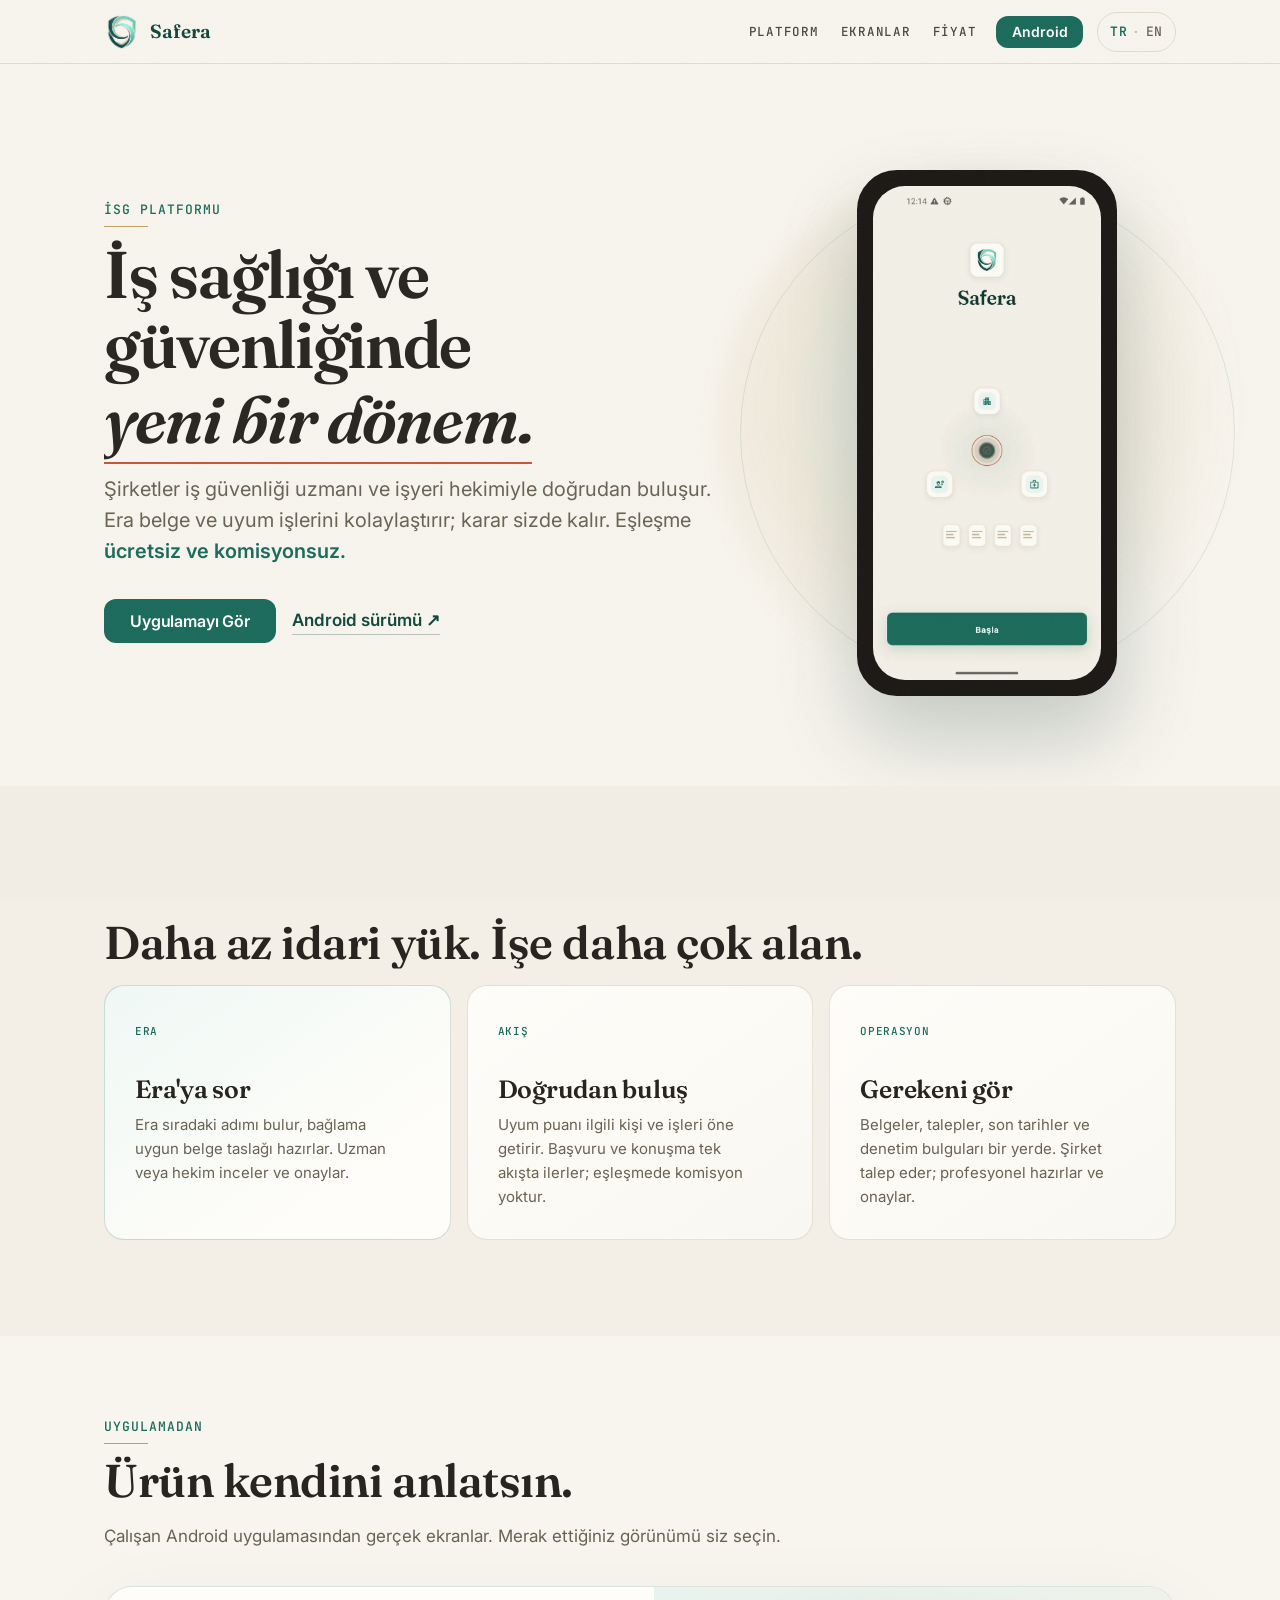
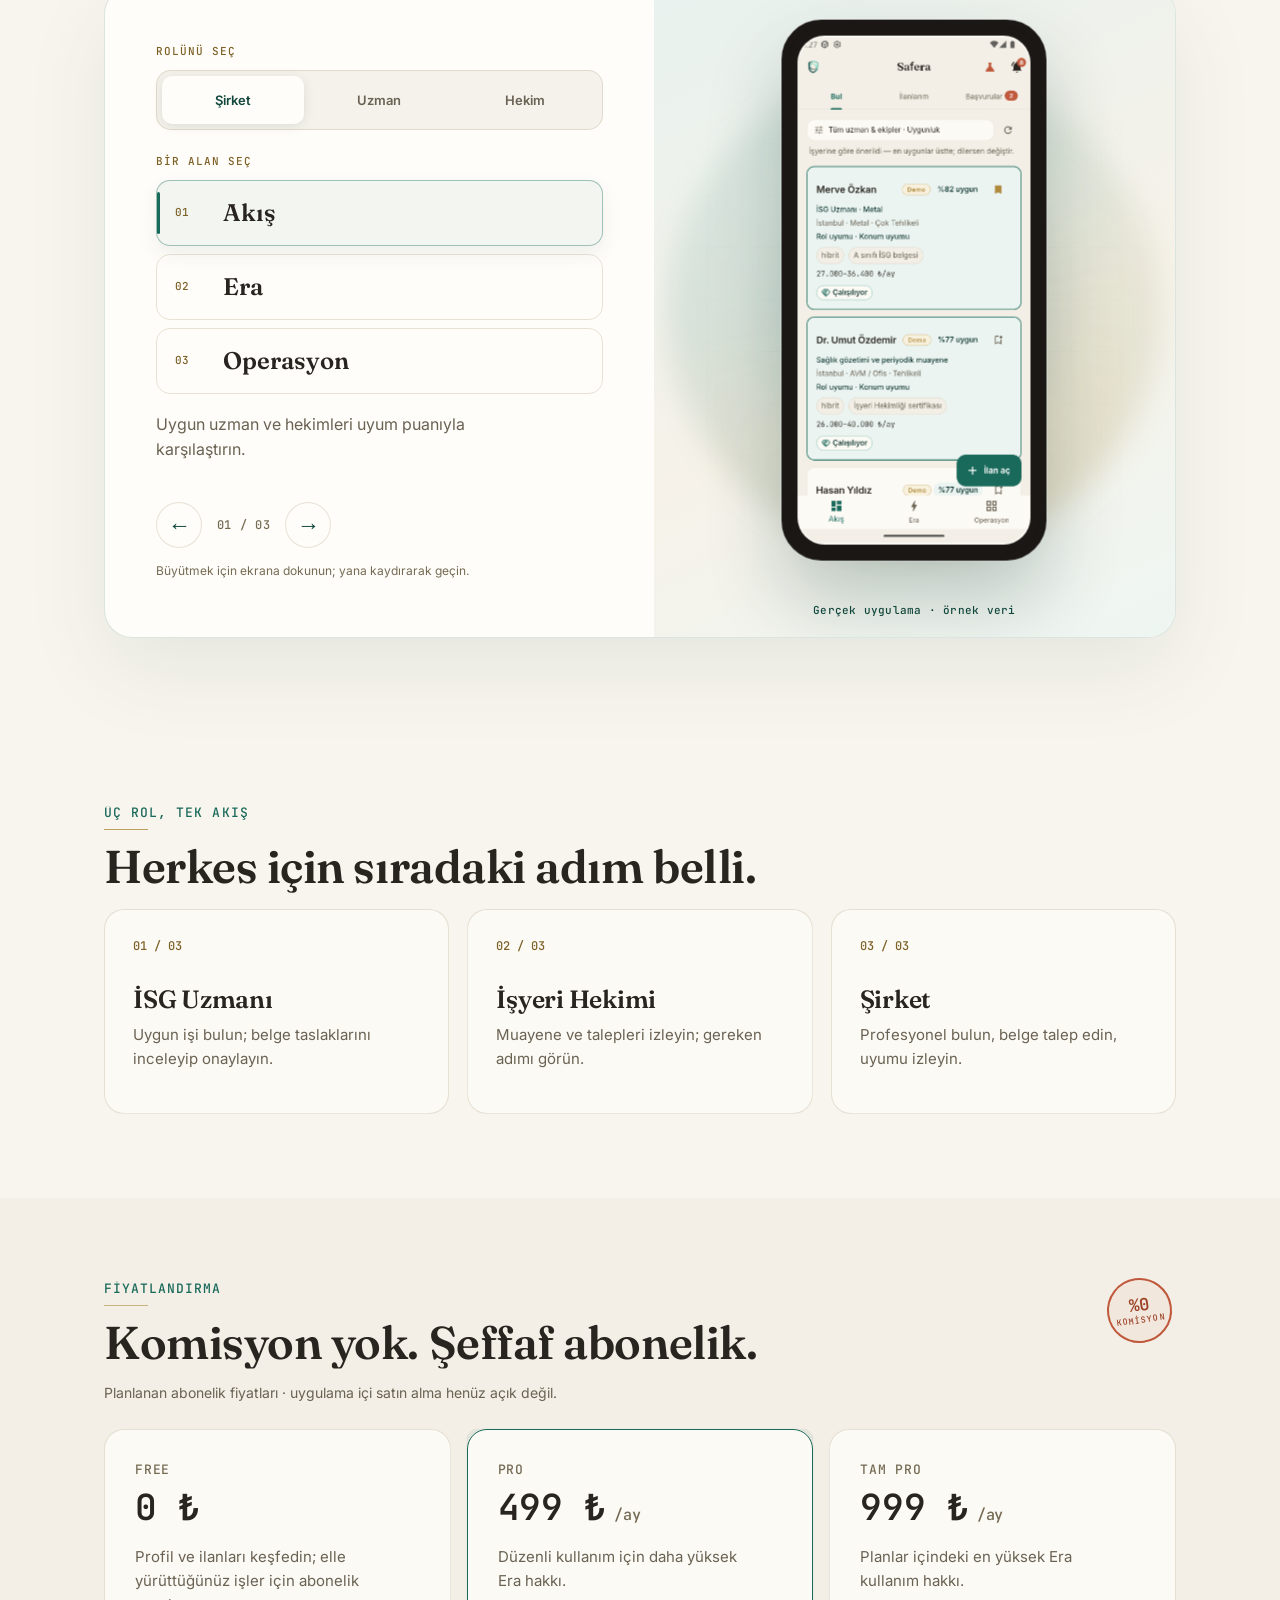
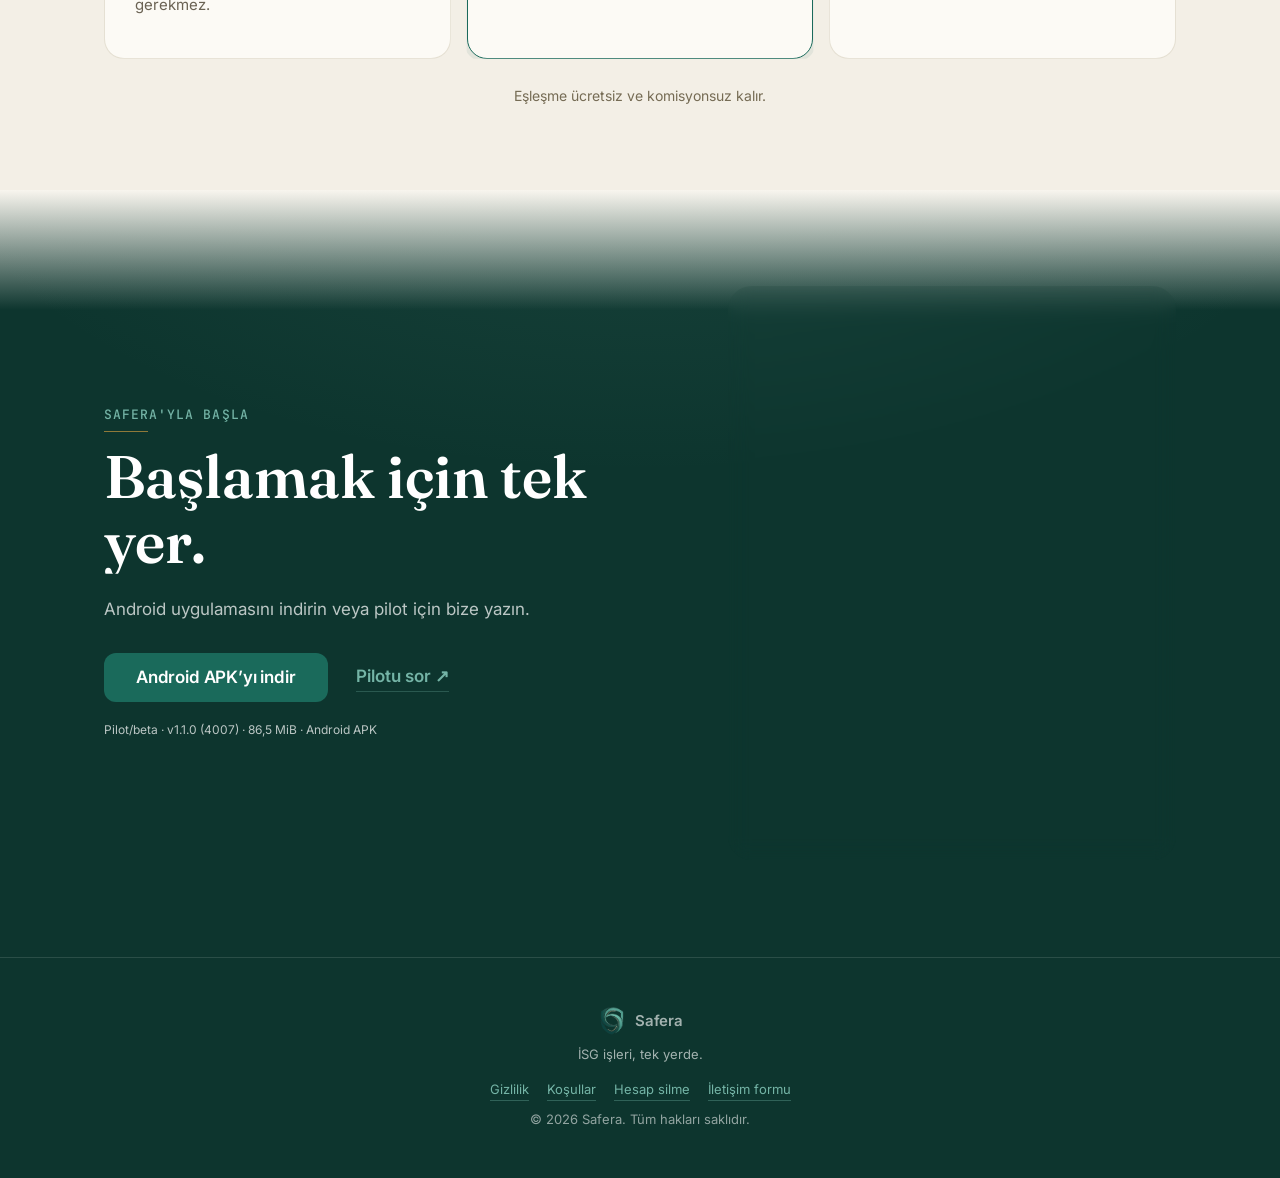
==== commit 42b9ca19: "Site: evrensel APK v1.1.0 (4007) — 4006 yalniz x86_64 idi, telefonlarda acilmiyordu 4006 derlemesind" ====
--- a/index.html
+++ b/index.html
@@ -868,7 +868,7 @@
         <a class="btn-primary btn-lg" href="./safera.apk" download="safera.apk" data-en="Download Android APK">Android APK’yı indir</a>
         <a class="closing-link" href="#pilot" data-en="Ask about the pilot <span aria-hidden='true'>↗</span>">Pilotu sor <span aria-hidden="true">↗</span></a>
       </div>
-      <p class="closing-note" data-en="Pilot/beta · v1.1.0 (4006) · 40.1 MiB · Android APK">Pilot/beta · v1.1.0 (4006) · 40,1 MiB · Android APK</p>
+      <p class="closing-note" data-en="Pilot/beta · v1.1.0 (4007) · 86.5 MiB · Android APK">Pilot/beta · v1.1.0 (4007) · 86,5 MiB · Android APK</p>
     </div>
     <div class="pilot-panel" id="pilot">
       <h3 data-en="Talk to us about the pilot">Pilot için bize yazın</h3>
